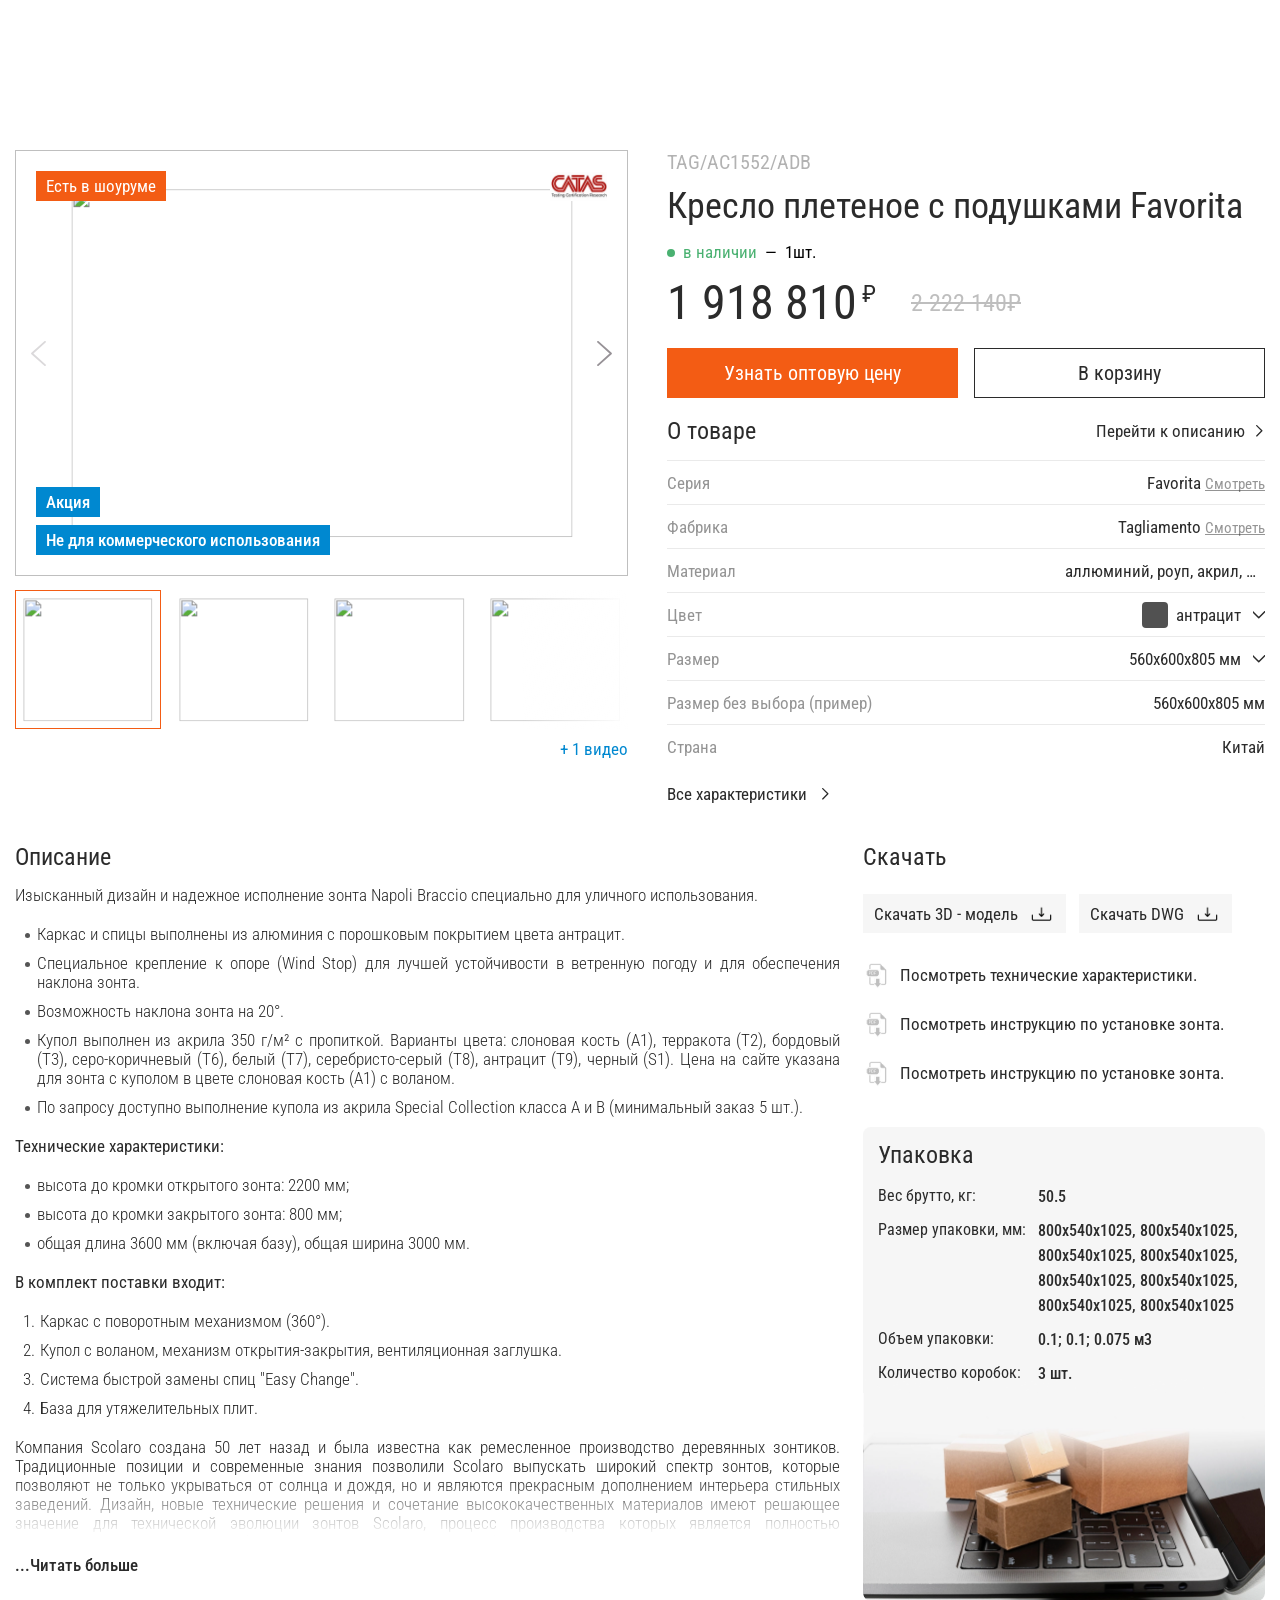
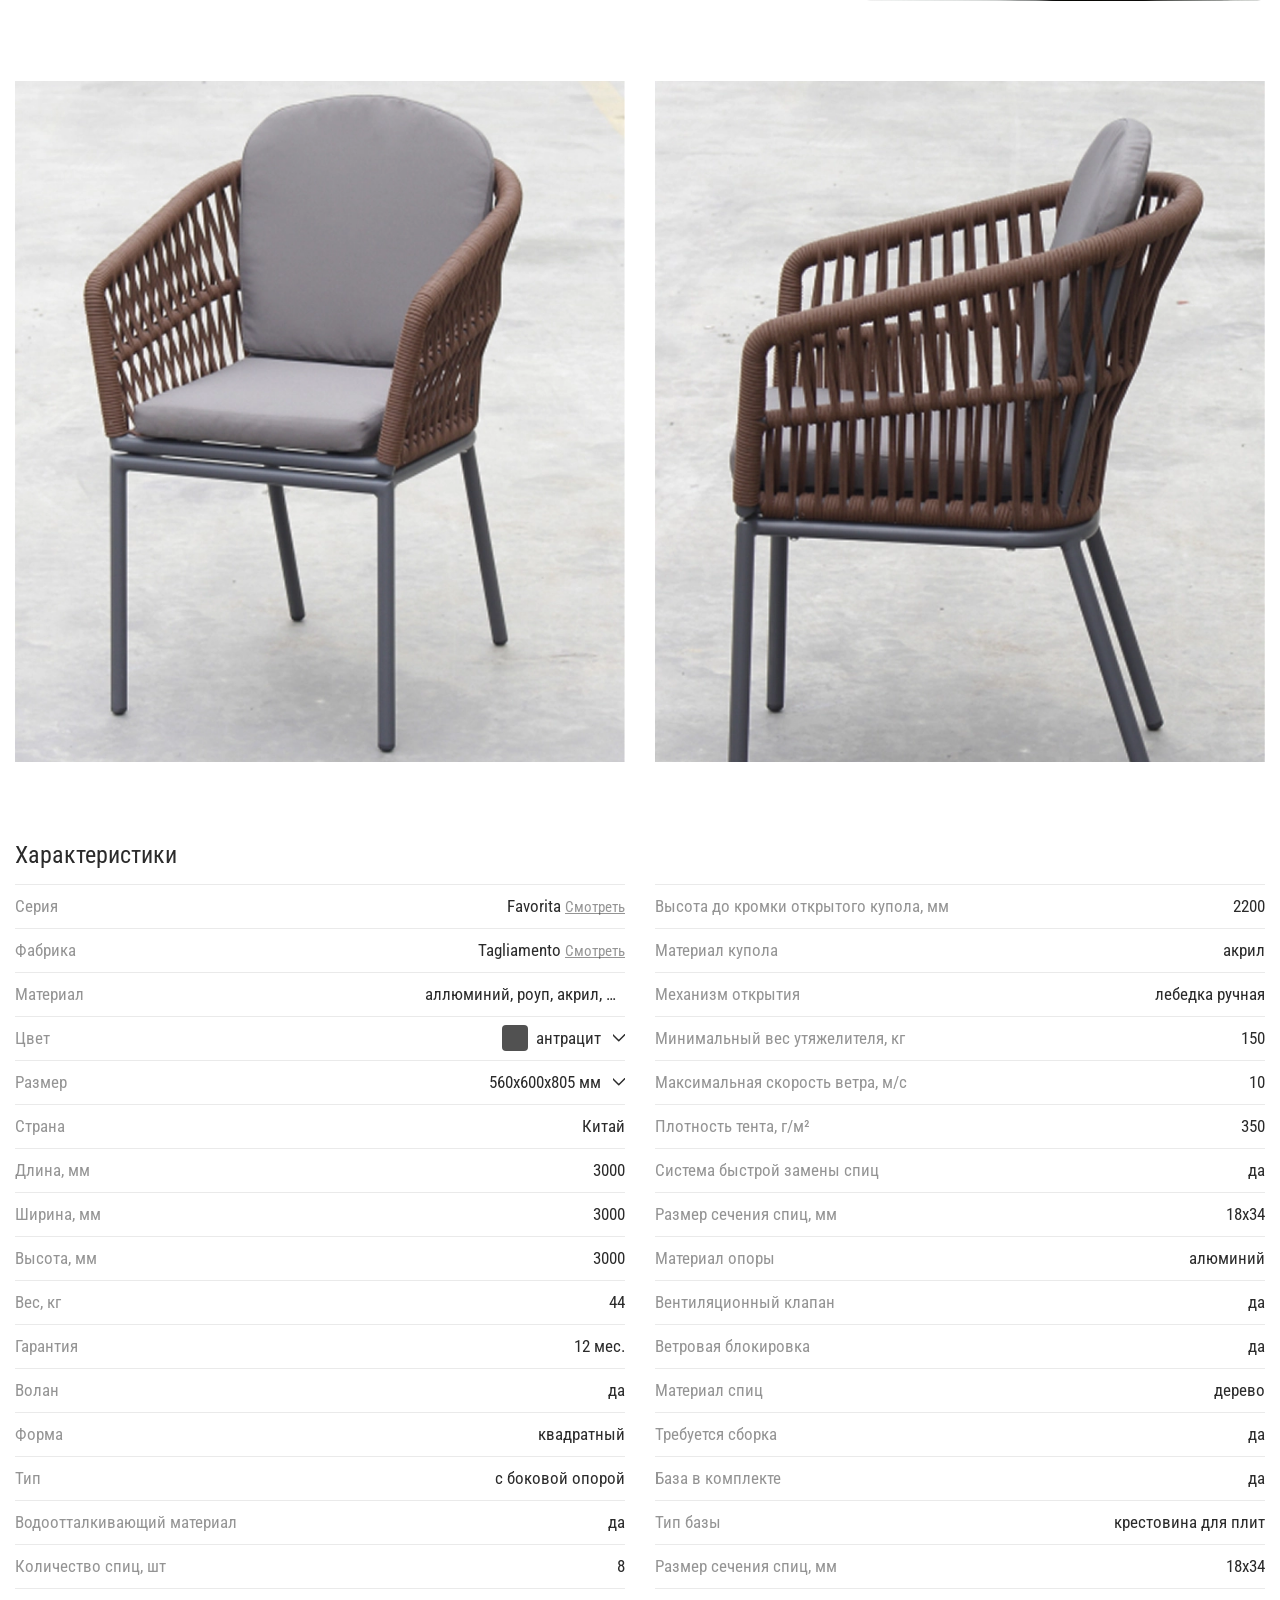
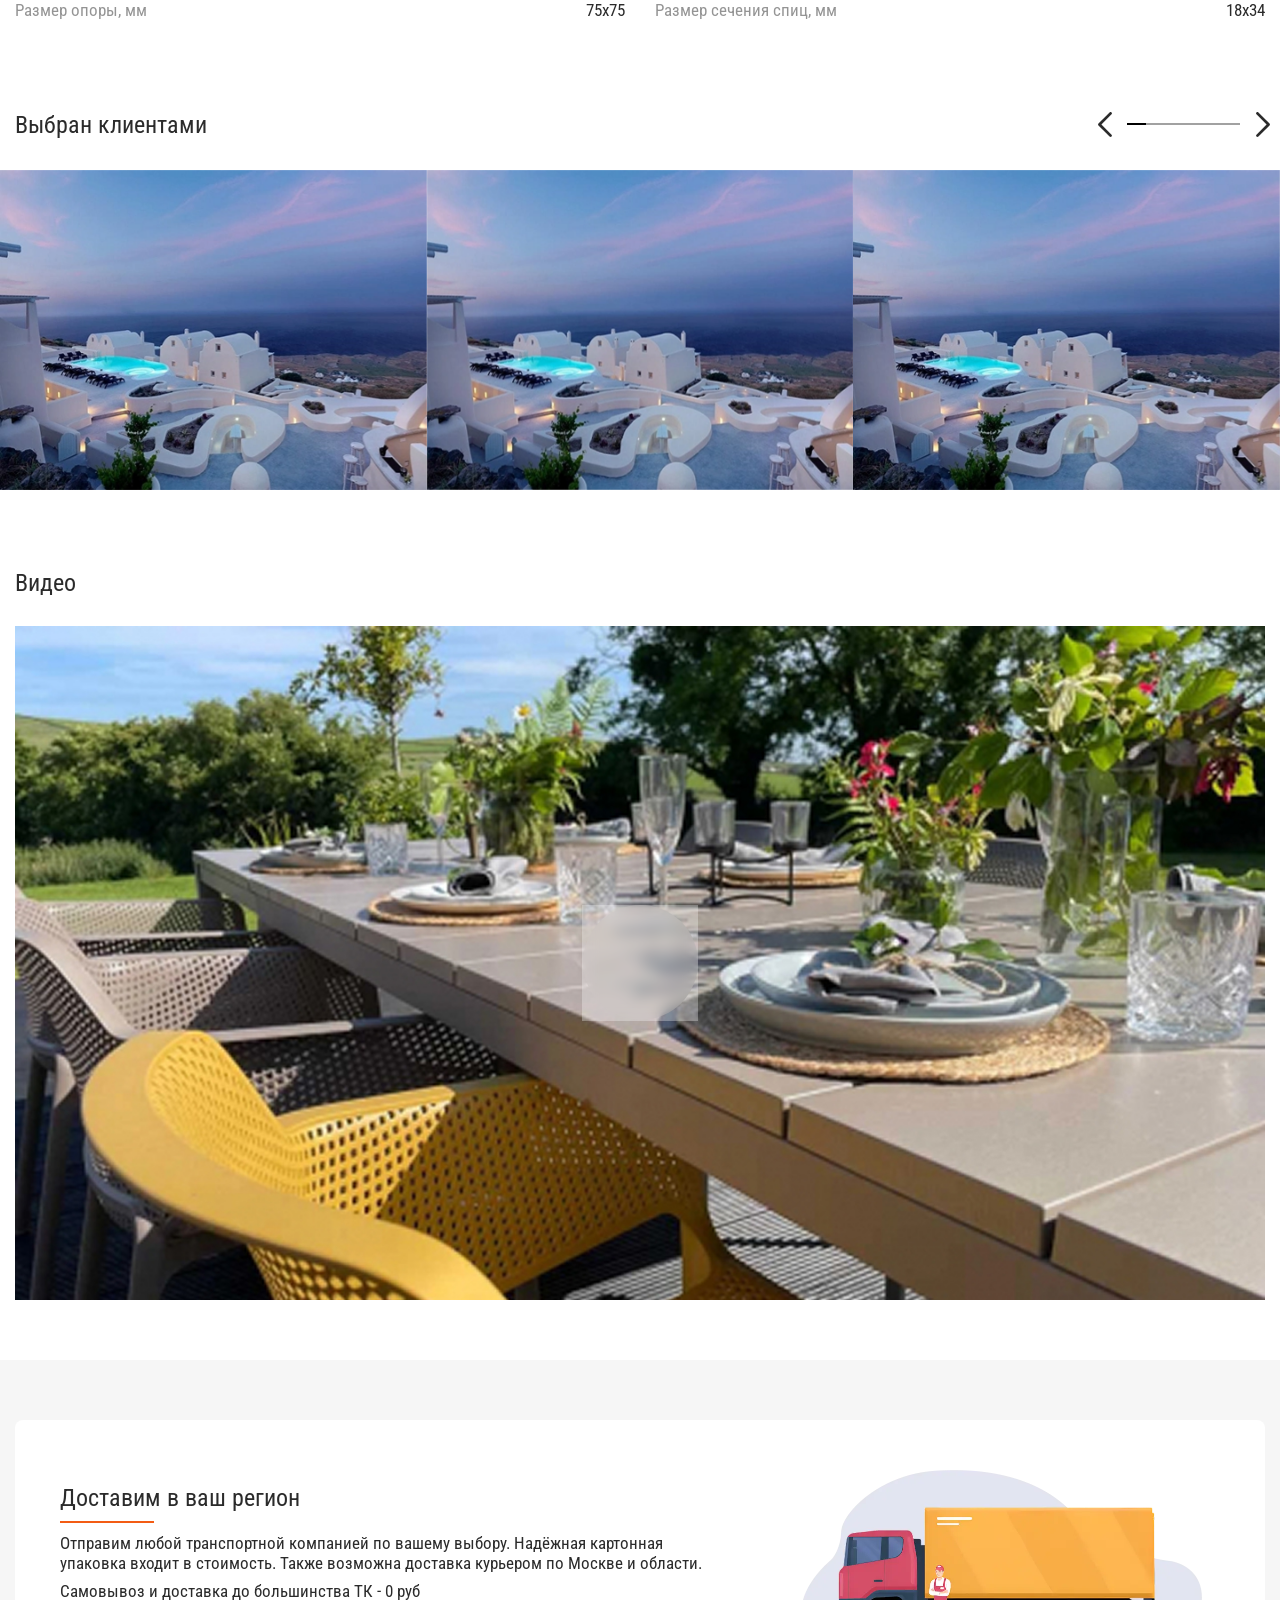
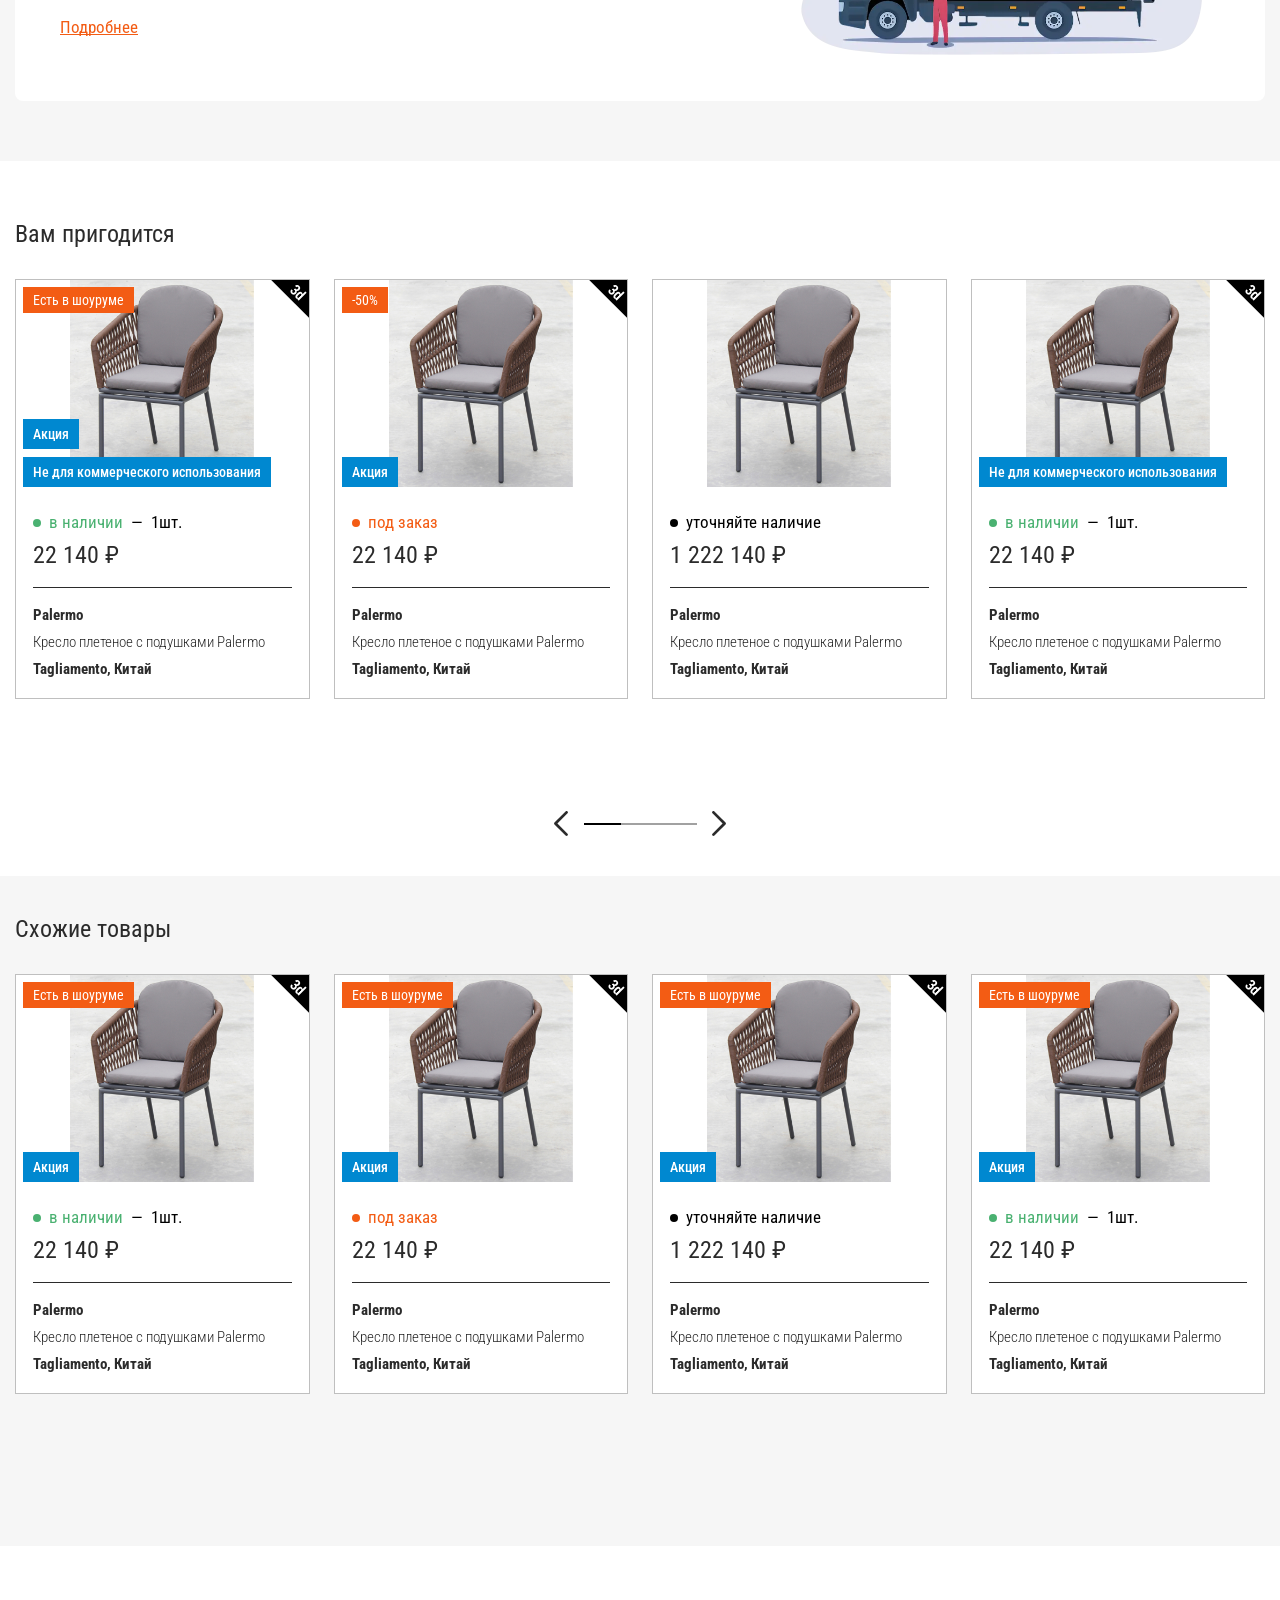
==== pages/card/card.html @ a55e0f83 "fix small" ====
<!DOCTYPE html>
<html lang="ru">

<head>
    <meta charset="UTF-8" />
    <meta name="viewport" content="width=device-width, user-scalable=no, viewport-fit=cover" />

    <title>Карточка товара</title>

    <link rel="stylesheet" type="text/css" href="../../libs/swiper/swiper-bundle.min.css" />
    <link rel="stylesheet" type="text/css" href="../../libs/selectric/selectric.css" />
    <link rel="stylesheet" type="text/css" href="../../libs/fancybox/fancybox.css" />

    <!-- взяли стили с сайта https://www.i888.ru/ -->
    <link rel="stylesheet" type="text/css" href="../../css/style_site.css" />

    <link rel="stylesheet" type="text/css" href="../../css/style.css" />
</head>

<body>

    <!-- новая карточка -->

    <section class="secion-new cardProduct-new">
        <div class="cardProduct-new__left">

            <div class="cardProduct-new__top">

                <span class="cardProduct-new__status">Есть в шоуруме</span>
                <span class="catas"
                    data-title="Товар сертифицирован по стандартам качества итальянского НИИ CATAS"></span>

                <div class="swiper cardProduct-slider">
                    <div class="swiper-wrapper">
                        <div class="swiper-slide">

                            <a href="https://i.reehouse.ru/1d5r/18ied_large_xxx.jpeg" class="picture-block"
                                data-fancybox="gallery">
                                <picture>
                                    <!-- webp должно быть, нет картинки поэтому вставил jpeg -->
                                    <source type="image/webp"
                                        srcset="https://i.reehouse.ru/1d5r/18ied_large_xxx.jpeg" />
                                    <img src="https://i.reehouse.ru/1d5r/18ied_large_xxx.jpeg">
                                </picture>
                            </a>

                        </div>

                        <div class="swiper-slide">

                            <a href="https://i.reehouse.ru/12v1/17atj_square_500.png" class="picture-block"
                                data-fancybox="gallery">
                                <picture>
                                    <!-- webp должно быть, нет картинки поэтому вставил jpeg -->
                                    <source type="image/webp"
                                        srcset="https://i.reehouse.ru/12v1/17atj_square_500.png" />
                                    <img src="https://i.reehouse.ru/12v1/17atj_square_500.png">
                                </picture>
                            </a>

                        </div>

                        <div class="swiper-slide">

                            <a href="https://i.reehouse.ru/585t/1co80_large_xxx.jpeg" class="picture-block"
                                data-fancybox="gallery">
                                <picture>
                                    <!-- webp должно быть, нет картинки поэтому вставил jpeg -->
                                    <source type="image/webp"
                                        srcset="https://i.reehouse.ru/585t/1co80_large_xxx.jpeg" />
                                    <img src="https://i.reehouse.ru/585t/1co80_large_xxx.jpeg">
                                </picture>
                            </a>

                        </div>

                        <div class="swiper-slide">
                            <!-- если видео, добавляем класс на ссылку .playVideoLink-->
                            <a href="https://www.i888.ru/users_files/ckeditor/flash/video_2023-04-19_14-50-53.mp4"
                                class="picture-block playVideoLink" data-fancybox="gallery">
                                <picture>
                                    <!-- webp должно быть, нет картинки поэтому вставил jpeg -->
                                    <source type="image/webp"
                                        srcset="https://i.reehouse.ru/585t/1co80_large_xxx.jpeg" />
                                    <img src="https://i.reehouse.ru/585t/1co80_large_xxx.jpeg">
                                </picture>
                            </a>
                        </div>

                        <div class="swiper-slide">

                            <a href="https://i.reehouse.ru/gl9r/19jl7_square_500.jpeg" class="picture-block"
                                data-fancybox="gallery">
                                <picture>
                                    <!-- webp должно быть, нет картинки поэтому вставил jpeg -->
                                    <source type="image/webp"
                                        srcset="https://i.reehouse.ru/gl9r/19jl7_square_500.jpeg" />
                                    <img src="https://i.reehouse.ru/gl9r/19jl7_square_500.jpeg">
                                </picture>
                            </a>
                        </div>

                    </div>

                    <div class="swiper-btn swiper-button-next"></div>
                    <div class="swiper-btn swiper-button-prev"></div>
                </div>

                <div class="cardProduct-new__data">
                    <span class="txt">Акция</span>
                    <span class="txt">Не для коммерческого использования</span>
                </div>

            </div>

            <div class="swiper cardProduct-slider--small">
                <div class="swiper-wrapper">
                    <div class="swiper-slide">
                        <div class="picture-block">
                            <picture>
                                <!-- webp должно быть, нет картинки поэтому вставил jpeg -->
                                <source type="image/webp" srcset="https://i.reehouse.ru/1d5r/18ied_large_xxx.jpeg" />
                                <img src="https://i.reehouse.ru/1d5r/18ied_large_xxx.jpeg">
                            </picture>
                        </div>
                    </div>

                    <div class="swiper-slide">
                        <div class="picture-block">
                            <picture>
                                <!-- webp должно быть, нет картинки поэтому вставил jpeg -->
                                <source type="image/webp" srcset="https://i.reehouse.ru/12v1/17atj_square_500.png" />
                                <img src="https://i.reehouse.ru/12v1/17atj_square_500.png">
                            </picture>
                        </div>
                    </div>

                    <div class="swiper-slide">
                        <div class="picture-block">
                            <picture>
                                <!-- webp должно быть, нет картинки поэтому вставил jpeg -->
                                <source type="image/webp" srcset="https://i.reehouse.ru/585t/1co80_large_xxx.jpeg" />
                                <img src="https://i.reehouse.ru/585t/1co80_large_xxx.jpeg">
                            </picture>
                        </div>
                    </div>

                    <div class="swiper-slide">
                        <!-- если видео, добавляем класс .playVideoLink-->
                        <div class="picture-block playVideoLink">
                            <picture>
                                <!-- webp должно быть, нет картинки поэтому вставил jpeg -->
                                <source type="image/webp" srcset="https://i.reehouse.ru/585t/1co80_large_xxx.jpeg" />
                                <img src="https://i.reehouse.ru/585t/1co80_large_xxx.jpeg">
                            </picture>
                        </div>
                    </div>

                    <div class="swiper-slide">
                        <div class="picture-block">
                            <picture>
                                <!-- webp должно быть, нет картинки поэтому вставил jpeg -->
                                <source type="image/webp" srcset="https://i.reehouse.ru/gl9r/19jl7_square_500.jpeg" />
                                <img src="https://i.reehouse.ru/gl9r/19jl7_square_500.jpeg">
                            </picture>
                        </div>
                    </div>
                </div>
            </div>

            <a class="cardProduct-slider__desc">+ <span>1</span> видео</a>
        </div>


        <div class="cardProduct-new__right">
            <div class="cardProduct-info">
                <span class="cardProduct-info__articul">TAG/AC1552/ADB</span>

                <h1 class="caption">Кресло плетеное с подушками Favorita</h1>

                <div class="statuses">
                    <span class="status stock">
                        в наличии
                        <span>—</span>
                        <span class="count">1шт.</span>
                    </span>
                </div>

                <div class="cardProduct-info__price">
                    <span class="current">1 918 810<span class="cur">₽</span></span>
                    <span class="old">2 222 140<span class="cur">₽</span></span>
                </div>

                <div class="cardProduct-info__controls">
                    <a href="#" class="btn btn--orange">Узнать оптовую цену</a>
                    <a href="#" class="btn btn--simple">В корзину</a>
                </div>

                <div class="cardProduct-about">
                    <div class="cardProduct-about-head">
                        <span class="cardProduct-about-head__title">О товаре</span>
                        <a href="#card-description" class="cardProduct-about-head__link">Перейти к описанию</a>
                    </div>

                    <div class="cardProduct-about-body">
                        <div class="cardProduct-about-body__ul">
                            <div class="cardProduct-about-body__li">
                                <div class="cardProduct-about-body__title">Серия</div>
                                <div class="cardProduct-about-body__data">
                                    Favorita
                                    <a href="#" class="cardProduct-about-body__link">Смотреть</a>
                                </div>
                            </div>

                            <div class="cardProduct-about-body__li">
                                <div class="cardProduct-about-body__title">Фабрика</div>
                                <div class="cardProduct-about-body__data">
                                    Tagliamento
                                    <a href="#" class="cardProduct-about-body__link">Смотреть</a>
                                </div>
                            </div>

                            <div class="cardProduct-about-body__li">
                                <div class="cardProduct-about-body__title">Материал</div>
                                <div class="cardProduct-about-body__data">
                                    <span class="materials" data-title="Аллюминий, роуп, акрил, металл, ткань, ротанг, пластик,
                                            медь, бронза, дерево, массив дуба, массив бука, полиуретан, матовое стекло,
                                            мрамор, гранит, оникс, искусственный камень, кварцевый агломерат,
                                            бетон">аллюминий, роуп, акрил, металл, ткань, ротанг, пластик,
                                        медь, бронза, дерево, массив дуба, массив бука, полиуретан, матовое стекло,
                                        мрамор, гранит, оникс, искусственный камень, кварцевый агломерат,
                                        бетон</span>
                                </div>
                            </div>

                            <div class="cardProduct-about-body__li">
                                <div class="cardProduct-about-body__title">Цвет</div>
                                <div class="cardProduct-about-body__data">
                                    <span class="cardProduct-color">
                                        <span class="cardProduct-color__bgcolor"
                                            style="background-color:#515151"></span>
                                        антрацит
                                    </span>

                                    <ul class="cardProduct-color__list">
                                        <li>
                                            <a href="#" class="cardProduct-color__change ">
                                                <span class="cardProduct-color__bgcolor"
                                                    style="background-color:#470e0e"></span>
                                                Коричневый
                                            </a>
                                        </li>
                                        <li>
                                            <a href="#" class="cardProduct-color__change">
                                                <span class="cardProduct-color__bgcolor"
                                                    style="background-color:#808080"></span>
                                                Серый
                                            </a>
                                        </li>
                                        <li>
                                            <a href="#" class="cardProduct-color__change active">
                                                <span class="cardProduct-color__bgcolor"
                                                    style="background-color:#515151"></span>
                                                Антрацит </a>
                                        </li>

                                    </ul>
                                </div>
                            </div>

                            <div class="cardProduct-about-body__li">
                                <div class="cardProduct-about-body__title">Размер</div>
                                <div class="cardProduct-about-body__data">
                                    <span class="cardProduct-color">
                                        560х600х805 мм
                                    </span>

                                    <ul class="cardProduct-color__list">
                                        <li>
                                            <a href="#" class="cardProduct-color__change active">560х600х805 мм</a>
                                        </li>
                                        <li>
                                            <a href="#" class="cardProduct-color__change">1560х600х805 мм</a>
                                        </li>
                                        <li>
                                            <a href="#" class="cardProduct-color__change">2560х600х805 мм</a>
                                        </li>

                                    </ul>
                                </div>
                            </div>

                            <div class="cardProduct-about-body__li">
                                <div class="cardProduct-about-body__title">Размер без выбора (пример) </div>
                                <div class="cardProduct-about-body__data">
                                    <span class="cardProduct-color cardProduct-color--notChange">
                                        560х600х805 мм
                                    </span>
                                </div>
                            </div>

                            <div class="cardProduct-about-body__li">
                                <div class="cardProduct-about-body__title">Страна</div>
                                <div class="cardProduct-about-body__data">
                                    Китай
                                </div>
                            </div>

                            <!-- mobile-only то что мы видим только на мобиле и оно скрыто по умолчанию -->
                            <div class="cardProduct-about-body__li mobile-only">
                                <div class="cardProduct-about-body__title">Серия</div>
                                <div class="cardProduct-about-body__data">
                                    Favorita
                                    <a href="#" class="cardProduct-about-body__link">Смотреть</a>
                                </div>
                            </div>

                            <div class="cardProduct-about-body__li mobile-only">
                                <div class="cardProduct-about-body__title">Фабрика</div>
                                <div class="cardProduct-about-body__data">
                                    Tagliamento
                                    <a href="#" class="cardProduct-about-body__link">Смотреть</a>
                                </div>
                            </div>

                            <div class="cardProduct-about-body__li mobile-only">
                                <div class="cardProduct-about-body__title">Материал</div>
                                <div class="cardProduct-about-body__data">
                                    <span class="materials" data-title="Аллюминий, роуп, акрил, металл, ткань, ротанг, пластик,
                                            медь, бронза, дерево, массив дуба, массив бука, полиуретан, матовое стекло,
                                            мрамор, гранит, оникс, искусственный камень, кварцевый агломерат,
                                            бетон">аллюминий, роуп, акрил, металл, ткань, ротанг, пластик,
                                        медь, бронза, дерево, массив дуба, массив бука, полиуретан, матовое стекло,
                                        мрамор, гранит, оникс, искусственный камень, кварцевый агломерат,
                                        бетон</span>
                                </div>
                            </div>

                            <div class="cardProduct-about-body__li mobile-only">
                                <div class="cardProduct-about-body__title">Цвет</div>
                                <div class="cardProduct-about-body__data">
                                    <span class="cardProduct-color">
                                        <span class="cardProduct-color__bgcolor"
                                            style="background-color:#515151"></span>
                                        антрацит
                                    </span>

                                    <ul class="cardProduct-color__list">
                                        <li>
                                            <a href="#" class="cardProduct-color__change ">Коричневый</a>
                                        </li>
                                        <li>
                                            <a href="#" class="cardProduct-color__change">Серый</a>
                                        </li>
                                        <li>
                                            <a href="#" class="cardProduct-color__change active">Антрацит</a>
                                        </li>

                                    </ul>
                                </div>
                            </div>

                            <div class="cardProduct-about-body__li mobile-only">
                                <div class="cardProduct-about-body__title">Размер</div>
                                <div class="cardProduct-about-body__data">
                                    <span class="cardProduct-color">
                                        560х600х805
                                    </span>

                                    <ul class="cardProduct-color__list">
                                        <li>
                                            <a href="#" class="cardProduct-color__change active">560х600х805</a>
                                        </li>
                                        <li>
                                            <a href="#" class="cardProduct-color__change">1560х600х805</a>
                                        </li>
                                        <li>
                                            <a href="#" class="cardProduct-color__change">2560х600х805</a>
                                        </li>

                                    </ul>
                                </div>
                            </div>

                            <div class="cardProduct-about-body__li mobile-only">
                                <div class="cardProduct-about-body__title">Страна</div>
                                <div class="cardProduct-about-body__data">
                                    Китай
                                </div>
                            </div>

                            <div class="cardProduct-about-body__li mobile-only">
                                <div class="cardProduct-about-body__title">Серия</div>
                                <div class="cardProduct-about-body__data">
                                    Favorita
                                    <a href="#" class="cardProduct-about-body__link">Смотреть</a>
                                </div>
                            </div>

                            <div class="cardProduct-about-body__li mobile-only">
                                <div class="cardProduct-about-body__title">Фабрика</div>
                                <div class="cardProduct-about-body__data">
                                    Tagliamento
                                    <a href="#" class="cardProduct-about-body__link">Смотреть</a>
                                </div>
                            </div>

                            <div class="cardProduct-about-body__li mobile-only">
                                <div class="cardProduct-about-body__title">Материал</div>
                                <div class="cardProduct-about-body__data">
                                    <span class="materials" data-title="Аллюминий, роуп, акрил, металл, ткань, ротанг, пластик,
                                            медь, бронза, дерево, массив дуба, массив бука, полиуретан, матовое стекло,
                                            мрамор, гранит, оникс, искусственный камень, кварцевый агломерат,
                                            бетон">аллюминий, роуп, акрил, металл, ткань, ротанг, пластик,
                                        медь, бронза, дерево, массив дуба, массив бука, полиуретан, матовое стекло,
                                        мрамор, гранит, оникс, искусственный камень, кварцевый агломерат,
                                        бетон</span>
                                </div>
                            </div>

                            <div class="cardProduct-about-body__li mobile-only">
                                <div class="cardProduct-about-body__title">Цвет</div>
                                <div class="cardProduct-about-body__data">
                                    <span class="cardProduct-color">
                                        <span class="cardProduct-color__bgcolor"
                                            style="background-color:#515151"></span>
                                        антрацит
                                    </span>

                                    <ul class="cardProduct-color__list">
                                        <li>
                                            <a href="#" class="cardProduct-color__change ">Коричневый</a>
                                        </li>
                                        <li>
                                            <a href="#" class="cardProduct-color__change">Серый</a>
                                        </li>
                                        <li>
                                            <a href="#" class="cardProduct-color__change active">Антрацит</a>
                                        </li>

                                    </ul>
                                </div>
                            </div>

                            <div class="cardProduct-about-body__li mobile-only">
                                <div class="cardProduct-about-body__title">Размер</div>
                                <div class="cardProduct-about-body__data">
                                    <span class="cardProduct-color">
                                        560х600х805
                                    </span>

                                    <ul class="cardProduct-color__list">
                                        <li>
                                            <a href="#" class="cardProduct-color__change active">560х600х805</a>
                                        </li>
                                        <li>
                                            <a href="#" class="cardProduct-color__change">1560х600х805</a>
                                        </li>
                                        <li>
                                            <a href="#" class="cardProduct-color__change">2560х600х805</a>
                                        </li>

                                    </ul>
                                </div>
                            </div>

                            <div class="cardProduct-about-body__li mobile-only">
                                <div class="cardProduct-about-body__title">Страна</div>
                                <div class="cardProduct-about-body__data">
                                    Китай
                                </div>
                            </div>
                        </div>
                    </div>

                    <a href="#characteristics" class="all-characteristics-link" data-active="Показать меньше"
                        data-default="Все характеристики">Все характеристики</a>
                </div>
            </div>
        </div>
    </section>

    <section class="secion-new cardInfo-new" id="card-description">
        <div class="cardInfo-new__left">
            <div class="cardInfo-new__content">
                <h2>Описание</h2>
                <p>
                    Изысканный дизайн и надежное исполнение зонта Napoli Braccio специально для уличного использования.
                </p>
                <ul>
                    <li>
                        Каркас и спицы выполнены из алюминия с порошковым покрытием цвета антрацит.
                    </li>
                    <li>
                        Специальное крепление к опоре (Wind Stop) для лучшей устойчивости в ветренную погоду и для
                        обеспечения наклона зонта.
                    </li>
                    <li>
                        Возможность наклона зонта на 20°.
                    </li>
                    <li>
                        Купол выполнен из акрила 350 г/м² с пропиткой. Варианты цвета: слоновая кость (A1), терракота
                        (T2), бордовый (T3), серо-коричневый (T6), белый (T7), серебристо-серый (T8), антрацит (T9),
                        черный (S1). Цена на сайте указана для зонта с куполом в цвете слоновая кость (A1) с воланом.
                    </li>
                    <li>
                        По запросу доступно выполнение купола из акрила Special Collection класса A и B (минимальный
                        заказ 5 шт.).
                    </li>
                </ul>

                <p><strong>Технические характеристики:</strong></p>

                <ul>
                    <li>
                        высота до кромки открытого зонта: 2200 мм;
                    </li>
                    <li>
                        высота до кромки закрытого зонта: 800 мм;
                    </li>
                    <li>
                        общая длина 3600 мм (включая базу), общая ширина 3000 мм.
                    </li>
                </ul>

                <p><strong>В комплект поставки входит:</strong></p>

                <ol>
                    <li>Каркас с поворотным механизмом (360°).</li>
                    <li>Купол с воланом, механизм открытия-закрытия, вентиляционная заглушка.</li>
                    <li>Система быстрой замены спиц "Easy Change".</li>
                    <li>База для утяжелительных плит.</li>
                </ol>

                <p>
                    Компания Scolaro создана 50 лет назад и была известна как ремесленное производство деревянных
                    зонтиков. Традиционные позиции и современные знания позволили Scolaro выпускать широкий спектр
                    зонтов, которые позволяют не только укрываться от солнца и дождя, но и являются прекрасным
                    дополнением интерьера стильных заведений. Дизайн, новые технические решения и сочетание
                    высококачественных материалов имеют решающее значение для технической эволюции зонтов Scolaro,
                    процесс производства которых является полностью итальянским. Наша компания - официальный
                    эксклюзивный дистрибьютор
                </p>

                <p>
                    Компания Scolaro создана 50 лет назад и была известна как ремесленное производство деревянных
                    зонтиков. Традиционные позиции и современные знания позволили Scolaro выпускать широкий спектр
                    зонтов, которые позволяют не только укрываться от солнца и дождя, но и являются прекрасным
                    дополнением интерьера стильных заведений. Дизайн, новые технические решения и сочетание
                    высококачественных материалов имеют решающее значение для технической эволюции зонтов Scolaro,
                    процесс производства которых является полностью итальянским. Наша компания - официальный
                    эксклюзивный дистрибьютор
                </p>

                <ul>
                    <li>
                        высота до кромки открытого зонта: 2200 мм;
                    </li>
                    <li>
                        высота до кромки закрытого зонта: 800 мм;
                    </li>
                    <li>
                        общая длина 3600 мм (включая базу), общая ширина 3000 мм.
                    </li>
                </ul>

                <p>
                    Компания Scolaro создана 50 лет назад и была известна как ремесленное производство деревянных
                    зонтиков. Традиционные позиции и современные знания позволили Scolaro выпускать широкий спектр
                    зонтов, которые позволяют не только укрываться от солнца и дождя, но и являются прекрасным
                    дополнением интерьера стильных заведений. Дизайн, новые технические решения и сочетание
                    высококачественных материалов имеют решающее значение для технической эволюции зонтов Scolaro,
                    процесс производства которых является полностью итальянским. Наша компания - официальный
                    эксклюзивный дистрибьютор
                </p>

                <p>
                    Компания Scolaro создана 50 лет назад и была известна как ремесленное производство деревянных
                    зонтиков. Традиционные позиции и современные знания позволили Scolaro выпускать широкий спектр
                    зонтов, которые позволяют не только укрываться от солнца и дождя, но и являются прекрасным
                    дополнением интерьера стильных заведений. Дизайн, новые технические решения и сочетание
                    высококачественных материалов имеют решающее значение для технической эволюции зонтов Scolaro,
                    процесс производства которых является полностью итальянским. Наша компания - официальный
                    эксклюзивный дистрибьютор
                </p>

                <ul>
                    <li>
                        высота до кромки открытого зонта: 2200 мм;
                    </li>
                    <li>
                        высота до кромки закрытого зонта: 800 мм;
                    </li>
                    <li>
                        общая длина 3600 мм (включая базу), общая ширина 3000 мм.
                    </li>
                </ul>

                <p>
                    Компания Scolaro создана 50 лет назад и была известна как ремесленное производство деревянных
                    зонтиков. Традиционные позиции и современные знания позволили Scolaro выпускать широкий спектр
                    зонтов, которые позволяют не только укрываться от солнца и дождя, но и являются прекрасным
                    дополнением интерьера стильных заведений. Дизайн, новые технические решения и сочетание
                    высококачественных материалов имеют решающее значение для технической эволюции зонтов Scolaro,
                    процесс производства которых является полностью итальянским. Наша компания - официальный
                    эксклюзивный дистрибьютор
                </p>

            </div>
            <span class="cardInfo-new__more" data-more="...Читать больше" data-less="Свернуть">...Читать больше</span>

        </div>

        <div class="cardInfo-new__right">
            <div class="filteDown">
                <span class="caption caption--h2">Скачать</span>

                <div class="filteDown-list__hor">
                    <a href="#">Скачать 3D - модель</a>
                    <a href="#">Скачать DWG</a>
                </div>

                <div class="filteDown-list__ver">
                    <a href="#">Посмотреть технические характеристики.</a>
                    <a href="#">Посмотреть инструкцию по установке зонта.</a>
                    <a href="#">Посмотреть инструкцию по установке зонта.</a>
                </div>

            </div>

            <div class="packageInfo">
                <span class="caption caption--h2 packageInfo__title">Упаковка</span>
                <ul class="packageInfo__ul">
                    <li class="packageInfo__li">
                        <span>Вес брутто, кг:</span>
                        <strong>50.5</strong>
                    </li>
                    <li class="packageInfo__li">
                        <span>Размер упаковки, мм:</span>
                        <strong>800х540х1025, 800х540х1025, 800х540х1025, 800х540х1025, 800х540х1025,
                            800х540х1025, 800х540х1025, 800х540х1025 </strong>
                    </li>
                    <li class="packageInfo__li">
                        <span>Объем упаковки:</span>
                        <strong>0.1; 0.1; 0.075 м3</strong>
                    </li>
                    <li class="packageInfo__li">
                        <span>Количество коробок:</span>
                        <strong>3 шт.</strong>
                    </li>
                </ul>
            </div>
        </div>
    </section>

    <section class="secion-new cardMedia">
        <div class="picture-block">
            <picture>
                <source type="image/webp" srcset="./../../img/picMedia1.webp" />
                <img src="./../../img/picMedia1.jpg" alt="" />
            </picture>
        </div>

        <div class="picture-block">
            <picture>
                <source type="image/webp" srcset="./../../img/picMedia2.webp" />
                <img src="./../../img/picMedia2.jpg" alt="" />
            </picture>
        </div>
    </section>

    <section class="secion-new cardProduct-grid" id="characteristics">
        <span class="caption caption--h2">Характеристики</span>
        <div class="cardProduct-about-body">
            <div class="cardProduct-about-body__ul">
                <div class="cardProduct-about-body__li">
                    <div class="cardProduct-about-body__title">Серия</div>
                    <div class="cardProduct-about-body__data">
                        Favorita
                        <a href="#" class="cardProduct-about-body__link">Смотреть</a>
                    </div>
                </div>

                <div class="cardProduct-about-body__li">
                    <div class="cardProduct-about-body__title">Фабрика</div>
                    <div class="cardProduct-about-body__data">
                        Tagliamento
                        <a href="#" class="cardProduct-about-body__link">Смотреть</a>
                    </div>
                </div>

                <div class="cardProduct-about-body__li">
                    <div class="cardProduct-about-body__title">Материал</div>
                    <div class="cardProduct-about-body__data">
                        <span class="materials" data-title="Аллюминий, роуп, акрил, металл, ткань, ротанг, пластик,
                                            медь, бронза, дерево, массив дуба, массив бука, полиуретан, матовое стекло,
                                            мрамор, гранит, оникс, искусственный камень, кварцевый агломерат,
                                            бетон">аллюминий, роуп, акрил, металл, ткань, ротанг, пластик,
                            медь, бронза, дерево, массив дуба, массив бука, полиуретан, матовое стекло,
                            мрамор, гранит, оникс, искусственный камень, кварцевый агломерат,
                            бетон</span>
                    </div>
                </div>

                <div class="cardProduct-about-body__li">
                    <div class="cardProduct-about-body__title">Цвет</div>
                    <div class="cardProduct-about-body__data">
                        <span class="cardProduct-color">
                            <span class="cardProduct-color__bgcolor" style="background-color:#515151"></span>
                            антрацит
                        </span>

                        <ul class="cardProduct-color__list">
                            <li>
                                <a href="#" class="cardProduct-color__change ">
                                    <span class="cardProduct-color__bgcolor" style="background-color:#470e0e"></span>
                                    Коричневый
                                </a>
                            </li>
                            <li>
                                <a href="#" class="cardProduct-color__change">
                                    <span class="cardProduct-color__bgcolor" style="background-color:#808080"></span>
                                    Серый
                                </a>
                            </li>
                            <li>
                                <a href="#" class="cardProduct-color__change active">
                                    <span class="cardProduct-color__bgcolor" style="background-color:#515151"></span>
                                    Антрацит </a>
                            </li>

                        </ul>
                    </div>
                </div>

                <div class="cardProduct-about-body__li">
                    <div class="cardProduct-about-body__title">Размер</div>
                    <div class="cardProduct-about-body__data">
                        <span class="cardProduct-color">
                            560х600х805 мм
                        </span>

                        <ul class="cardProduct-color__list">
                            <li>
                                <a href="#" class="cardProduct-color__change active">560х600х805 мм</a>
                            </li>
                            <li>
                                <a href="#" class="cardProduct-color__change">1560х600х805 мм</a>
                            </li>
                            <li>
                                <a href="#" class="cardProduct-color__change">2560х600х805 мм</a>
                            </li>

                        </ul>
                    </div>
                </div>

                <div class="cardProduct-about-body__li">
                    <div class="cardProduct-about-body__title">Страна</div>
                    <div class="cardProduct-about-body__data">
                        Китай
                    </div>
                </div>

                <div class="cardProduct-about-body__li">
                    <div class="cardProduct-about-body__title">Длина, мм</div>
                    <div class="cardProduct-about-body__data">
                        3000
                    </div>
                </div>

                <div class="cardProduct-about-body__li">
                    <div class="cardProduct-about-body__title">Ширина, мм</div>
                    <div class="cardProduct-about-body__data">
                        3000
                    </div>
                </div>

                <div class="cardProduct-about-body__li">
                    <div class="cardProduct-about-body__title">Высота, мм</div>
                    <div class="cardProduct-about-body__data">
                        3000
                    </div>
                </div>

                <div class="cardProduct-about-body__li">
                    <div class="cardProduct-about-body__title">Вес, кг</div>
                    <div class="cardProduct-about-body__data">
                        44
                    </div>
                </div>

                <div class="cardProduct-about-body__li">
                    <div class="cardProduct-about-body__title">Гарантия</div>
                    <div class="cardProduct-about-body__data">
                        12 мес.
                    </div>
                </div>

                <div class="cardProduct-about-body__li">
                    <div class="cardProduct-about-body__title">Волан</div>
                    <div class="cardProduct-about-body__data">
                        да
                    </div>
                </div>

                <div class="cardProduct-about-body__li">
                    <div class="cardProduct-about-body__title">Форма</div>
                    <div class="cardProduct-about-body__data">
                        квадратный
                    </div>
                </div>

                <div class="cardProduct-about-body__li">
                    <div class="cardProduct-about-body__title">Тип</div>
                    <div class="cardProduct-about-body__data">
                        с боковой опорой
                    </div>
                </div>

                <div class="cardProduct-about-body__li">
                    <div class="cardProduct-about-body__title">Водоотталкивающий материал</div>
                    <div class="cardProduct-about-body__data">
                        да
                    </div>
                </div>

                <div class="cardProduct-about-body__li">
                    <div class="cardProduct-about-body__title">Количество спиц, шт</div>
                    <div class="cardProduct-about-body__data">
                        8
                    </div>
                </div>
                <div class="cardProduct-about-body__li">
                    <div class="cardProduct-about-body__title">Размер опоры, мм</div>
                    <div class="cardProduct-about-body__data">
                        75х75
                    </div>
                </div>

                <div class="cardProduct-about-body__li">
                    <div class="cardProduct-about-body__title">Высота до кромки открытого купола, мм</div>
                    <div class="cardProduct-about-body__data">
                        2200
                    </div>
                </div>

                <div class="cardProduct-about-body__li">
                    <div class="cardProduct-about-body__title">Материал купола</div>
                    <div class="cardProduct-about-body__data">
                        акрил
                    </div>
                </div>

                <div class="cardProduct-about-body__li">
                    <div class="cardProduct-about-body__title">Механизм открытия</div>
                    <div class="cardProduct-about-body__data">
                        лебедка ручная
                    </div>
                </div>

                <div class="cardProduct-about-body__li">
                    <div class="cardProduct-about-body__title">Минимальный вес утяжелителя, кг</div>
                    <div class="cardProduct-about-body__data">
                        150
                    </div>
                </div>

                <div class="cardProduct-about-body__li">
                    <div class="cardProduct-about-body__title">Максимальная скорость ветра, м/с</div>
                    <div class="cardProduct-about-body__data">
                        10
                    </div>
                </div>

                <div class="cardProduct-about-body__li">
                    <div class="cardProduct-about-body__title">Плотность тента, г/м²</div>
                    <div class="cardProduct-about-body__data">
                        350
                    </div>
                </div>

                <div class="cardProduct-about-body__li">
                    <div class="cardProduct-about-body__title">Система быстрой замены спиц</div>
                    <div class="cardProduct-about-body__data">
                        да
                    </div>
                </div>

                <div class="cardProduct-about-body__li">
                    <div class="cardProduct-about-body__title">Размер сечения спиц, мм</div>
                    <div class="cardProduct-about-body__data">
                        18х34
                    </div>
                </div>

                <div class="cardProduct-about-body__li">
                    <div class="cardProduct-about-body__title">Материал опоры</div>
                    <div class="cardProduct-about-body__data">
                        алюминий
                    </div>
                </div>

                <div class="cardProduct-about-body__li">
                    <div class="cardProduct-about-body__title">Вентиляционный клапан</div>
                    <div class="cardProduct-about-body__data">
                        да
                    </div>
                </div>

                <div class="cardProduct-about-body__li">
                    <div class="cardProduct-about-body__title">Ветровая блокировка</div>
                    <div class="cardProduct-about-body__data">
                        да
                    </div>
                </div>

                <div class="cardProduct-about-body__li">
                    <div class="cardProduct-about-body__title">Материал спиц</div>
                    <div class="cardProduct-about-body__data">
                        дерево
                    </div>
                </div>

                <div class="cardProduct-about-body__li">
                    <div class="cardProduct-about-body__title">Требуется сборка</div>
                    <div class="cardProduct-about-body__data">
                        да
                    </div>
                </div>

                <div class="cardProduct-about-body__li">
                    <div class="cardProduct-about-body__title">База в комплекте</div>
                    <div class="cardProduct-about-body__data">
                        да
                    </div>
                </div>

                <div class="cardProduct-about-body__li">
                    <div class="cardProduct-about-body__title">Тип базы</div>
                    <div class="cardProduct-about-body__data">
                        крестовина для плит
                    </div>
                </div>

                <div class="cardProduct-about-body__li">
                    <div class="cardProduct-about-body__title">Размер сечения спиц, мм</div>
                    <div class="cardProduct-about-body__data">
                        18х34
                    </div>
                </div>

                <div class="cardProduct-about-body__li">
                    <div class="cardProduct-about-body__title">Размер сечения спиц, мм</div>
                    <div class="cardProduct-about-body__data">
                        18х34
                    </div>
                </div>

            </div>
        </div>
    </section>

    <section class="secion-new chosen-clients">
        <div class="chosen-clients__head">
            <span class="caption caption--h2">Выбран клиентами</span>

            <div class="swiper-controls-simple">
                <span class="btnSwiperPrev"></span>
                <div class="swiper-pagination"></div>
                <span class="btnSwiperNext"></span>
            </div>
        </div>

        <div class="chosen-clients__slider swiper">
            <div class="swiper-wrapper">
                <div class="swiper-slide">
                    <a href="#"></a>
                    <div class="picture-block">
                        <picture>
                            <source type="image/webp" srcset="./../../img/pic-chosen1.webp" />
                            <img src="./../../img/pic-chosen1.jpg" alt="" />
                        </picture>
                    </div>
                    <div class="chosen-clients__content">
                        <span class="chosen-clients__name">Фитнес-клуб "World Class Родионова", Москва</span>
                        <a href="#" class="chosen-clients__link">Подробнее</a>
                    </div>
                </div>
                <div class="swiper-slide">
                    <a href="#"></a>
                    <div class="picture-block">
                        <picture>
                            <source type="image/webp" srcset="./../../img/pic-chosen1.webp" />
                            <img src="./../../img/pic-chosen1.jpg" alt="" />
                        </picture>
                    </div>
                    <div class="chosen-clients__content">
                        <span class="chosen-clients__name">Фитнес-клуб "World Class Родионова", Москва</span>
                        <a href="#" class="chosen-clients__link">Подробнее</a>
                    </div>
                </div>
                <div class="swiper-slide">
                    <a href="#"></a>
                    <div class="picture-block">
                        <picture>
                            <source type="image/webp" srcset="./../../img/pic-chosen1.webp" />
                            <img src="./../../img/pic-chosen1.jpg" alt="" />
                        </picture>
                    </div>
                    <div class="chosen-clients__content">
                        <span class="chosen-clients__name">Фитнес-клуб "World Class Родионова", Москва</span>
                        <a href="#" class="chosen-clients__link">Подробнее</a>
                    </div>
                </div>
                <div class="swiper-slide">
                    <a href="#"></a>
                    <div class="picture-block">
                        <picture>
                            <source type="image/webp" srcset="./../../img/pic-chosen1.webp" />
                            <img src="./../../img/pic-chosen1.jpg" alt="" />
                        </picture>
                    </div>
                    <div class="chosen-clients__content">
                        <span class="chosen-clients__name">Фитнес-клуб "World Class Родионова", Москва</span>
                        <a href="#" class="chosen-clients__link">Подробнее</a>
                    </div>
                </div>
                <div class="swiper-slide">
                    <a href="#"></a>
                    <div class="picture-block">
                        <picture>
                            <source type="image/webp" srcset="./../../img/pic-chosen1.webp" />
                            <img src="./../../img/pic-chosen1.jpg" alt="" />
                        </picture>
                    </div>
                    <div class="chosen-clients__content">
                        <span class="chosen-clients__name">Фитнес-клуб "World Class Родионова", Москва</span>
                        <a href="#" class="chosen-clients__link">Подробнее</a>
                    </div>
                </div>
                <div class="swiper-slide">
                    <a href="#"></a>
                    <div class="picture-block">
                        <picture>
                            <source type="image/webp" srcset="./../../img/pic-chosen1.webp" />
                            <img src="./../../img/pic-chosen1.jpg" alt="" />
                        </picture>
                    </div>
                    <div class="chosen-clients__content">
                        <span class="chosen-clients__name">Фитнес-клуб "World Class Родионова", Москва</span>
                        <a href="#" class="chosen-clients__link">Подробнее</a>
                    </div>
                </div>
                <div class="swiper-slide">
                    <a href="#"></a>
                    <div class="picture-block">
                        <picture>
                            <source type="image/webp" srcset="./../../img/pic-chosen1.webp" />
                            <img src="./../../img/pic-chosen1.jpg" alt="" />
                        </picture>
                    </div>
                    <div class="chosen-clients__content">
                        <span class="chosen-clients__name">Фитнес-клуб "World Class Родионова", Москва</span>
                        <a href="#" class="chosen-clients__link">Подробнее</a>
                    </div>
                </div>
                <div class="swiper-slide">
                    <a href="#"></a>
                    <div class="picture-block">
                        <picture>
                            <source type="image/webp" srcset="./../../img/pic-chosen1.webp" />
                            <img src="./../../img/pic-chosen1.jpg" alt="" />
                        </picture>
                    </div>
                    <div class="chosen-clients__content">
                        <span class="chosen-clients__name">Фитнес-клуб "World Class Родионова", Москва</span>
                        <a href="#" class="chosen-clients__link">Подробнее</a>
                    </div>
                </div>
            </div>
        </div>

        <div class="chosen-clients__controls">
            <div class="swiper-controls-simple">
                <span class="btnSwiperPrev"></span>
                <div class="swiper-pagination"></div>
                <span class="btnSwiperNext"></span>
            </div>
        </div>
    </section>

    <section class="secion-new video-section">
        <span class="caption caption--h2">Видео</span>

        <div class="video-block">
            <video class="video-block__video"
                src="https://www.i888.ru/users_files/ckeditor/flash/video_2023-04-19_14-50-53.mp4"
                poster="../../img/poster.jpg" preload="metadata"></video>

            <span class="video-block__play"></span>
        </div>
    </section>

    <section class="delivery-new">
        <div class="delivery-new__inner">
            <div class="delivery-new__content">
                <span class="caption caption--h2">Доставим в ваш регион</span>
                <p>
                    Отправим любой транспортной компанией по вашему выбору. Надёжная картонная упаковка входит в
                    стоимость.
                    Также возможна доставка курьером по Москве и области.
                </p>
                <p>
                    Самовывоз и доставка до большинства ТК - 0 руб
                </p>
                <a href="#" class="delivery-new__link">Подробнее</a>
            </div>

            <div class="picture-block">
                <picture>
                    <source type="image/webp" srcset="./../../img/pic-delivery.webp" />
                    <img src="./../../img/pic-delivery.png" alt="" />
                </picture>
            </div>
        </div>
    </section>

    <section class="simple-slider">
        <div class="simple-slider__inner">
            <div class="simple-slider__head">
                <span class="caption caption--h2">Вам пригодится</span>
            </div>

            <div class="simple-slider__slider swiper">
                <div class="swiper-wrapper">
                    <div class="swiper-slide">
                        <div class="product-new">
                            <div class="product-new__top">
                                <span class="cardProduct-new__status">Есть в шоуруме</span>

                                <span class="icon3d">3d</span>

                                <div class="picture-block" data-images='[
                                    "./../../img/picMedia1.jpg",
                                    "./../../img/picMedia2.png",
                                    "./../../img/picMedia3.png",
                                    "./../../img/picMedia4.png",
                                    "./../../img/picMedia5.png"
                                    ]'>
                                    <picture>
                                        <img src="./../../img/picMedia1.jpg" alt="" />
                                    </picture>

                                    <div class="picture-block__dots"></div>
                                </div>

                                <div class="cardProduct-new__data">
                                    <span class="txt">Акция</span>
                                    <span class="txt">Не для коммерческого использования</span>
                                </div>
                            </div>

                            <div class="product-new__content">
                                <div class="product-new__info">
                                    <div class="statuses">
                                        <span class="status stock">
                                            в наличии
                                            <span>—</span>
                                            <span class="count">1шт.</span>
                                        </span>
                                    </div>

                                    <div class="product-new__prices">
                                        <span class="price">22 140 ₽</span>
                                    </div>
                                </div>

                                <div class="product-new__data">
                                    <strong class="product-new__title">Palermo</strong>
                                    <p class="product-new__text">
                                        Кресло плетеное с подушками Palermo
                                    </p>
                                    <strong class="product-new__title">Tagliamento, Китай</strong>
                                    <p class="product-new__text product--hidden">
                                        Артикул: <span class="product-new__artlicul">003/4775910000</span>
                                    </p>

                                    <a href="#" class="btn btn--orange product--hidden">Добавить в заказ</a>
                                </div>
                            </div>


                        </div>
                    </div>

                    <div class="swiper-slide">
                        <div class="product-new">
                            <div class="product-new__top">
                                <span class="cardProduct-new__status">-50%</span>

                                <span class="icon3d">3d</span>

                                <div class="picture-block" data-images='[
                                    "./../../img/picMedia1.jpg",
                                    "./../../img/picMedia2.png",
                                    "./../../img/picMedia3.png",
                                    "./../../img/picMedia4.png",
                                    "./../../img/picMedia5.png"
                                    ]'>
                                    <picture>
                                        <img src="./../../img/picMedia1.jpg" alt="" />
                                    </picture>

                                    <div class="picture-block__dots"></div>
                                </div>

                                <div class="cardProduct-new__data">
                                    <span class="txt">Акция</span>
                                </div>
                            </div>

                            <div class="product-new__content">
                                <div class="product-new__info">
                                    <div class="statuses">
                                        <span class="status order">
                                            под заказ
                                        </span>
                                    </div>

                                    <div class="product-new__prices">
                                        <span class="price">22 140 ₽</span>
                                    </div>
                                </div>

                                <div class="product-new__data">
                                    <strong class="product-new__title">Palermo</strong>
                                    <p class="product-new__text">
                                        Кресло плетеное с подушками Palermo
                                    </p>
                                    <strong class="product-new__title">Tagliamento, Китай</strong>
                                    <p class="product-new__text product--hidden">
                                        Артикул: <span class="product-new__artlicul">003/4775910000</span>
                                    </p>

                                    <a href="#" class="btn btn--orange product--hidden">Добавить в заказ</a>
                                </div>
                            </div>


                        </div>
                    </div>

                    <div class="swiper-slide">
                        <div class="product-new">
                            <div class="product-new__top">

                                <div class="picture-block" data-images='[
                                    "./../../img/picMedia1.jpg",
                                    "./../../img/picMedia2.png",
                                    "./../../img/picMedia3.png",
                                    "./../../img/picMedia4.png",
                                    "./../../img/picMedia5.png"
                                    ]'>
                                    <picture>
                                        <img src="./../../img/picMedia1.jpg" alt="" />
                                    </picture>

                                    <div class="picture-block__dots"></div>
                                </div>

                            </div>

                            <div class="product-new__content">
                                <div class="product-new__info">
                                    <div class="statuses">
                                        <span class="status checkava">
                                            уточняйте наличие
                                        </span>
                                    </div>

                                    <div class="product-new__prices">
                                        <span class="price">1 222 140 ₽</span>
                                    </div>
                                </div>

                                <div class="product-new__data">
                                    <strong class="product-new__title">Palermo</strong>
                                    <p class="product-new__text">
                                        Кресло плетеное с подушками Palermo
                                    </p>
                                    <strong class="product-new__title">Tagliamento, Китай</strong>
                                    <p class="product-new__text product--hidden">
                                        Артикул: <span class="product-new__artlicul">003/4775910000</span>
                                    </p>

                                    <a href="#" class="btn btn--orange product--hidden">Добавить в заказ</a>
                                </div>
                            </div>


                        </div>
                    </div>

                    <div class="swiper-slide">
                        <div class="product-new">
                            <div class="product-new__top">

                                <span class="icon3d">3d</span>

                                <div class="picture-block" data-images='[
                                    "./../../img/picMedia1.jpg",
                                    "./../../img/picMedia2.png",
                                    "./../../img/picMedia3.png",
                                    "./../../img/picMedia4.png",
                                    "./../../img/picMedia5.png"
                                    ]'>
                                    <picture>
                                        <img src="./../../img/picMedia1.jpg" alt="" />
                                    </picture>

                                    <div class="picture-block__dots"></div>
                                </div>

                                <div class="cardProduct-new__data">
                                    <span class="txt">Не для коммерческого использования</span>
                                </div>
                            </div>

                            <div class="product-new__content">
                                <div class="product-new__info">
                                    <div class="statuses">
                                        <span class="status stock">
                                            в наличии
                                            <span>—</span>
                                            <span class="count">1шт.</span>
                                        </span>
                                    </div>

                                    <div class="product-new__prices">
                                        <span class="price">22 140 ₽</span>
                                    </div>
                                </div>

                                <div class="product-new__data">
                                    <strong class="product-new__title">Palermo</strong>
                                    <p class="product-new__text">
                                        Кресло плетеное с подушками Palermo
                                    </p>
                                    <strong class="product-new__title">Tagliamento, Китай</strong>
                                    <p class="product-new__text product--hidden">
                                        Артикул: <span class="product-new__artlicul">003/4775910000</span>
                                    </p>

                                    <a href="#" class="btn btn--orange product--hidden">Добавить в заказ</a>
                                </div>
                            </div>


                        </div>
                    </div>

                    <div class="swiper-slide">
                        <div class="product-new">
                            <div class="product-new__top">
                                <span class="cardProduct-new__status">Есть в шоуруме</span>

                                <span class="icon3d">3d</span>

                                <div class="picture-block" data-images='[
                                    "./../../img/picMedia1.jpg",
                                    "./../../img/picMedia2.png",
                                    "./../../img/picMedia3.png",
                                    "./../../img/picMedia4.png",
                                    "./../../img/picMedia5.png"
                                    ]'>
                                    <picture>
                                        <img src="./../../img/picMedia1.jpg" alt="" />
                                    </picture>

                                    <div class="picture-block__dots"></div>
                                </div>

                                <div class="cardProduct-new__data">
                                    <span class="txt">Акция</span>
                                </div>
                            </div>

                            <div class="product-new__content">
                                <div class="product-new__info">
                                    <div class="statuses">
                                        <span class="status stock">
                                            в наличии
                                            <span>—</span>
                                            <span class="count">1шт.</span>
                                        </span>
                                    </div>

                                    <div class="product-new__prices">
                                        <span class="price">22 140 ₽</span>
                                    </div>
                                </div>

                                <div class="product-new__data">
                                    <strong class="product-new__title">Palermo</strong>
                                    <p class="product-new__text">
                                        Кресло плетеное с подушками Palermo
                                    </p>
                                    <strong class="product-new__title">Tagliamento, Китай</strong>
                                    <p class="product-new__text product--hidden">
                                        Артикул: <span class="product-new__artlicul">003/4775910000</span>
                                    </p>

                                    <a href="#" class="btn btn--orange product--hidden">Добавить в заказ</a>
                                </div>
                            </div>


                        </div>
                    </div>

                    <div class="swiper-slide">
                        <div class="product-new">
                            <div class="product-new__top">
                                <span class="cardProduct-new__status">Есть в шоуруме</span>

                                <span class="icon3d">3d</span>

                                <div class="picture-block" data-images='[
                                    "./../../img/picMedia1.jpg",
                                    "./../../img/picMedia2.png",
                                    "./../../img/picMedia3.png",
                                    "./../../img/picMedia4.png",
                                    "./../../img/picMedia5.png"
                                    ]'>
                                    <picture>
                                        <img src="./../../img/picMedia1.jpg" alt="" />
                                    </picture>

                                    <div class="picture-block__dots"></div>
                                </div>

                                <div class="cardProduct-new__data">
                                    <span class="txt">Акция</span>
                                </div>
                            </div>

                            <div class="product-new__content">
                                <div class="product-new__info">
                                    <div class="statuses">
                                        <span class="status stock">
                                            в наличии
                                            <span>—</span>
                                            <span class="count">1шт.</span>
                                        </span>
                                    </div>

                                    <div class="product-new__prices">
                                        <span class="price">22 140 ₽</span>
                                    </div>
                                </div>

                                <div class="product-new__data">
                                    <strong class="product-new__title">Palermo</strong>
                                    <p class="product-new__text">
                                        Кресло плетеное с подушками Palermo
                                    </p>
                                    <strong class="product-new__title">Tagliamento, Китай</strong>
                                    <p class="product-new__text product--hidden">
                                        Артикул: <span class="product-new__artlicul">003/4775910000</span>
                                    </p>

                                    <a href="#" class="btn btn--orange product--hidden">Добавить в заказ</a>
                                </div>
                            </div>


                        </div>
                    </div>
                </div>

                <div class="swiper-controls-simple">
                    <span class="btnSwiperPrev"></span>
                    <div class="swiper-pagination"></div>
                    <span class="btnSwiperNext"></span>
                </div>
            </div>
        </div>
    </section>

    <section class="simple-slider">
        <div class="simple-slider__inner">
            <div class="simple-slider__head">
                <span class="caption caption--h2">Схожие товары</span>
            </div>

            <div class="simple-slider__slider swiper">
                <div class="swiper-wrapper">
                    <div class="swiper-slide">
                        <div class="product-new">
                            <div class="product-new__top">
                                <span class="cardProduct-new__status">Есть в шоуруме</span>

                                <span class="icon3d">3d</span>

                                <div class="picture-block" data-images='[
                                    "./../../img/picMedia1.jpg",
                                    "./../../img/picMedia2.png",
                                    "./../../img/picMedia3.png",
                                    "./../../img/picMedia4.png",
                                    "./../../img/picMedia5.png"
                                    ]'>
                                    <picture>
                                        <img src="./../../img/picMedia1.jpg" alt="" />
                                    </picture>

                                    <div class="picture-block__dots"></div>
                                </div>

                                <div class="cardProduct-new__data">
                                    <span class="txt">Акция</span>
                                </div>
                            </div>

                            <div class="product-new__content">
                                <div class="product-new__info">
                                    <div class="statuses">
                                        <span class="status stock">
                                            в наличии
                                            <span>—</span>
                                            <span class="count">1шт.</span>
                                        </span>
                                    </div>

                                    <div class="product-new__prices">
                                        <span class="price">22 140 ₽</span>
                                    </div>
                                </div>

                                <div class="product-new__data">
                                    <strong class="product-new__title">Palermo</strong>
                                    <p class="product-new__text">
                                        Кресло плетеное с подушками Palermo
                                    </p>
                                    <strong class="product-new__title">Tagliamento, Китай</strong>
                                    <p class="product-new__text product--hidden">
                                        Артикул: <span class="product-new__artlicul">003/4775910000</span>
                                    </p>

                                    <a href="#" class="btn btn--orange product--hidden">Добавить в заказ</a>
                                </div>
                            </div>


                        </div>
                    </div>

                    <div class="swiper-slide">
                        <div class="product-new">
                            <div class="product-new__top">
                                <span class="cardProduct-new__status">Есть в шоуруме</span>

                                <span class="icon3d">3d</span>

                                <div class="picture-block" data-images='[
                                    "./../../img/picMedia1.jpg",
                                    "./../../img/picMedia2.png",
                                    "./../../img/picMedia3.png",
                                    "./../../img/picMedia4.png",
                                    "./../../img/picMedia5.png"
                                    ]'>
                                    <picture>
                                        <img src="./../../img/picMedia1.jpg" alt="" />
                                    </picture>

                                    <div class="picture-block__dots"></div>
                                </div>

                                <div class="cardProduct-new__data">
                                    <span class="txt">Акция</span>
                                </div>
                            </div>

                            <div class="product-new__content">
                                <div class="product-new__info">
                                    <div class="statuses">
                                        <span class="status order">
                                            под заказ
                                        </span>
                                    </div>

                                    <div class="product-new__prices">
                                        <span class="price">22 140 ₽</span>
                                    </div>
                                </div>

                                <div class="product-new__data">
                                    <strong class="product-new__title">Palermo</strong>
                                    <p class="product-new__text">
                                        Кресло плетеное с подушками Palermo
                                    </p>
                                    <strong class="product-new__title">Tagliamento, Китай</strong>
                                    <p class="product-new__text product--hidden">
                                        Артикул: <span class="product-new__artlicul">003/4775910000</span>
                                    </p>

                                    <a href="#" class="btn btn--orange product--hidden">Добавить в заказ</a>
                                </div>
                            </div>


                        </div>
                    </div>

                    <div class="swiper-slide">
                        <div class="product-new">
                            <div class="product-new__top">
                                <span class="cardProduct-new__status">Есть в шоуруме</span>

                                <span class="icon3d">3d</span>

                                <div class="picture-block" data-images='[
                                    "./../../img/picMedia1.jpg",
                                    "./../../img/picMedia2.png",
                                    "./../../img/picMedia3.png",
                                    "./../../img/picMedia4.png",
                                    "./../../img/picMedia5.png"
                                    ]'>
                                    <picture>
                                        <img src="./../../img/picMedia1.jpg" alt="" />
                                    </picture>

                                    <div class="picture-block__dots"></div>
                                </div>

                                <div class="cardProduct-new__data">
                                    <span class="txt">Акция</span>
                                </div>
                            </div>

                            <div class="product-new__content">
                                <div class="product-new__info">
                                    <div class="statuses">
                                        <span class="status checkava">
                                            уточняйте наличие
                                        </span>
                                    </div>

                                    <div class="product-new__prices">
                                        <span class="price">1 222 140 ₽</span>
                                    </div>
                                </div>

                                <div class="product-new__data">
                                    <strong class="product-new__title">Palermo</strong>
                                    <p class="product-new__text">
                                        Кресло плетеное с подушками Palermo
                                    </p>
                                    <strong class="product-new__title">Tagliamento, Китай</strong>
                                    <p class="product-new__text product--hidden">
                                        Артикул: <span class="product-new__artlicul">003/4775910000</span>
                                    </p>

                                    <a href="#" class="btn btn--orange product--hidden">Добавить в заказ</a>
                                </div>
                            </div>


                        </div>
                    </div>

                    <div class="swiper-slide">
                        <div class="product-new">
                            <div class="product-new__top">
                                <span class="cardProduct-new__status">Есть в шоуруме</span>

                                <span class="icon3d">3d</span>

                                <div class="picture-block" data-images='[
                                    "./../../img/picMedia1.jpg",
                                    "./../../img/picMedia2.png",
                                    "./../../img/picMedia3.png",
                                    "./../../img/picMedia4.png",
                                    "./../../img/picMedia5.png"
                                    ]'>
                                    <picture>
                                        <img src="./../../img/picMedia1.jpg" alt="" />
                                    </picture>

                                    <div class="picture-block__dots"></div>
                                </div>

                                <div class="cardProduct-new__data">
                                    <span class="txt">Акция</span>
                                </div>
                            </div>

                            <div class="product-new__content">
                                <div class="product-new__info">
                                    <div class="statuses">
                                        <span class="status stock">
                                            в наличии
                                            <span>—</span>
                                            <span class="count">1шт.</span>
                                        </span>
                                    </div>

                                    <div class="product-new__prices">
                                        <span class="price">22 140 ₽</span>
                                    </div>
                                </div>

                                <div class="product-new__data">
                                    <strong class="product-new__title">Palermo</strong>
                                    <p class="product-new__text">
                                        Кресло плетеное с подушками Palermo
                                    </p>
                                    <strong class="product-new__title">Tagliamento, Китай</strong>
                                    <p class="product-new__text product--hidden">
                                        Артикул: <span class="product-new__artlicul">003/4775910000</span>
                                    </p>

                                    <a href="#" class="btn btn--orange product--hidden">Добавить в заказ</a>
                                </div>
                            </div>


                        </div>
                    </div>
                </div>

                <div class="swiper-controls-simple">
                    <span class="btnSwiperPrev"></span>
                    <div class="swiper-pagination"></div>
                    <span class="btnSwiperNext"></span>
                </div>
            </div>
        </div>
    </section>
    <!-- /новая карточка -->

    <br />
    <br />
    <br />

</body>

<script src="../../libs/jquery/jquery-3.7.1.min.js"></script>
<script src="../../libs/swiper/swiper-bundle.min.js"></script>
<script src="../../libs/selectric/jquery.selectric.min.js"></script>
<script src="../../libs/fancybox/fancybox.umd.js"></script>

<script src="../../js/main.js"></script>

</html>
---- libs/selectric/selectric.css ----
/*======================================
  Selectric v1.13.0
======================================*/

.selectric-wrapper {
  position: relative;
  cursor: pointer;
}

.selectric-responsive {
  width: 100%;
}

.selectric {
  border: 1px solid #DDD;
  border-radius: 0px;
  background: #F8F8F8;
  position: relative;
  overflow: hidden;
}

.selectric .label {
  display: block;
  white-space: nowrap;
  overflow: hidden;
  text-overflow: ellipsis;
  margin: 0 38px 0 10px;
  font-size: 12px;
  line-height: 38px;
  color: #444;
  height: 38px;
  -webkit-user-select: none;
     -moz-user-select: none;
      -ms-user-select: none;
          user-select: none;
}

.selectric .button {
  display: block;
  position: absolute;
  right: 0;
  top: 0;
  width: 38px;
  height: 38px;
  line-height: 38px;
  background-color: #F8f8f8;
  color: #BBB;
  text-align: center;
  font: 0/0 a;
  *font: 20px/38px Lucida Sans Unicode, Arial Unicode MS, Arial;
}

.selectric .button:after {
  content: " ";
  position: absolute;
  top: 0;
  right: 0;
  bottom: 0;
  left: 0;
  margin: auto;
  width: 0;
  height: 0;
  border: 4px solid transparent;
  border-top-color: #BBB;
  border-bottom: none;
}

.selectric-focus .selectric {
  border-color: #aaaaaa;
}

.selectric-hover .selectric {
  border-color: #c4c4c4;
}

.selectric-hover .selectric .button {
  color: #a2a2a2;
}

.selectric-hover .selectric .button:after {
  border-top-color: #a2a2a2;
}

.selectric-open {
  z-index: 9999;
}

.selectric-open .selectric {
  border-color: #c4c4c4;
}

.selectric-open .selectric-items {
  display: block;
}

.selectric-disabled {
  filter: alpha(opacity=50);
  opacity: 0.5;
  cursor: default;
  -webkit-user-select: none;
     -moz-user-select: none;
      -ms-user-select: none;
          user-select: none;
}

.selectric-hide-select {
  position: relative;
  overflow: hidden;
  width: 0;
  height: 0;
}

.selectric-hide-select select {
  position: absolute;
  left: -100%;
}

.selectric-hide-select.selectric-is-native {
  position: absolute;
  width: 100%;
  height: 100%;
  z-index: 10;
}

.selectric-hide-select.selectric-is-native select {
  position: absolute;
  top: 0;
  left: 0;
  right: 0;
  height: 100%;
  width: 100%;
  border: none;
  z-index: 1;
  box-sizing: border-box;
  opacity: 0;
}

.selectric-input {
  position: absolute !important;
  top: 0 !important;
  left: 0 !important;
  overflow: hidden !important;
  clip: rect(0, 0, 0, 0) !important;
  margin: 0 !important;
  padding: 0 !important;
  width: 1px !important;
  height: 1px !important;
  outline: none !important;
  border: none !important;
  *font: 0/0 a !important;
  background: none !important;
}

.selectric-temp-show {
  position: absolute !important;
  visibility: hidden !important;
  display: block !important;
}

/* Items box */
.selectric-items {
  display: none;
  position: absolute;
  top: 100%;
  left: 0;
  background: #F8F8F8;
  border: 1px solid #c4c4c4;
  z-index: -1;
  box-shadow: 0 0 10px -6px;
}

.selectric-items .selectric-scroll {
  height: 100%;
  overflow: auto;
}

.selectric-above .selectric-items {
  top: auto;
  bottom: 100%;
}

.selectric-items ul, .selectric-items li {
  list-style: none;
  padding: 0;
  margin: 0;
  font-size: 12px;
  line-height: 20px;
  min-height: 20px;
}

.selectric-items li {
  display: block;
  padding: 10px;
  color: #666;
  cursor: pointer;
}

.selectric-items li.selected {
  background: #E0E0E0;
  color: #444;
}

.selectric-items li.highlighted {
  background: #D0D0D0;
  color: #444;
}

.selectric-items li:hover {
  background: #D5D5D5;
  color: #444;
}

.selectric-items .disabled {
  filter: alpha(opacity=50);
  opacity: 0.5;
  cursor: default !important;
  background: none !important;
  color: #666 !important;
  -webkit-user-select: none;
     -moz-user-select: none;
      -ms-user-select: none;
          user-select: none;
}

.selectric-items .selectric-group .selectric-group-label {
  font-weight: bold;
  padding-left: 10px;
  cursor: default;
  -webkit-user-select: none;
     -moz-user-select: none;
      -ms-user-select: none;
          user-select: none;
  background: none;
  color: #444;
}

.selectric-items .selectric-group.disabled li {
  filter: alpha(opacity=100);
  opacity: 1;
}

.selectric-items .selectric-group li {
  padding-left: 25px;
}
---- css/style_site.css ----
@import url("https://fonts.googleapis.com/css?family=Roboto+Condensed:300,300i,400,400i,700,700i&subset=cyrillic&display=swap");

body {
    color: #2b2b2b;
    font-family: "Roboto Condensed", sans-serif;
    font-size: 17px;
    font-weight: 400;
    margin: 0;
    padding: 0;
    -webkit-font-smoothing: antialiased;
    -moz-osx-font-smoothing: grayscale;
    text-rendering: optimizeLegibility;
    /* Предотвращаем pull-to-refresh на мобильных устройствах */
    overscroll-behavior-y: none;
    -webkit-overflow-scrolling: touch;
}

body.active_menu {
    height: 100%;
    overflow: hidden !important;
    position: fixed;
    width: 100%;
}

article,
aside,
details,
figcaption,
figure,
footer,
header,
main,
nav,
section,
table {
    display: block;
}

a {
    color: #0088d0;
    text-decoration: none;
}

a:hover {
    text-decoration: underline;
}

*:focus {
    outline: none;
}

p {
    margin: 10px 0;
}

img {
    height: auto;
    max-width: 100%;
    border: none;
}

.clear {
    clear: both;
    height: 0;
    width: 0;
    margin: 0;
    padding: 0;
}

h1,
h2,
h3,
h4 {
    color: #2b2b2b;
    clear: both;
    font-weight: 400;
    text-transform: uppercase;
    margin: 40px 0;
}

h1 {
    font-size: 26px;
}

h1.page_title {
    font-size: 40px;
    text-transform: none;
    font-weight: 300;
    margin: 40px 0;
}

h2 {
    font-size: 24px;
}

h3 {
    font-size: 22px;
}

h4 {
    font-size: 20px;
}

h5 {
    font-size: 17px;
    font-weight: 700;
}

h6 {
    font-size: 16px;
    font-weight: 700;
}

.content_text h2 {
    margin: 45px 0 25px;
}

ul,
ol {
    list-style-type: none;
    margin: 20px 0;
    padding: 0 0 0 30px;
}

ul li {
    position: relative;
    margin: 10px 0;
}

ul li::before {
    background: #0088d0;
    border-radius: 50%;
    content: "";
    display: inline-block;
    height: 6px;
    width: 6px;
    margin: 0 10px 3px 0px;
}

ol {
    counter-reset: list1;
}

ol li {
    position: relative;
    margin: 10px 0;
}

ol li::before {
    counter-increment: list1;
    content: counter(list1, decimal-leading-zero);
    color: #0088d0;
    margin: 0 20px 0 0;
    font-weight: 300;
}

ol li::after {
    content: "/";
    color: #0088d0;
    position: absolute;
    left: 20px;
    top: -2px;
    font-size: 10px;
    font-weight: 300;
}

ol ol {
    counter-reset: list2;
    padding: 0 0 0 15px !important;
    margin: 10px 0 0 !important;
}

ol ol li::after {
    display: none;
}

ol ol li:before {
    counter-increment: list2;
    content: counter(list1) "." counter(list2) ". ";
    margin: 0;
}

blockquote {
    display: block;
    border-left: 4px solid #0088d0;
    padding: 0 0 0 40px;
    font-size: 21px;
    font-weight: 300;
    margin: 0;
}

.content {
    margin: 0 auto;
    padding: 0 10px;
    width: 1160px;
    max-width: 98%;
    /* Адаптивность для узких viewport */
    box-sizing: border-box;
}

.content_home {
    width: 1270px;
    max-width: 98%;
    /* Адаптивность для узких viewport */
    margin: 0 auto;
    /* Центрирование блока */
    box-sizing: border-box;
}

.blue {
    color: #0088d0;
}

.red {
    color: #f35c14;
}

.bold,
.content_text p.bold {
    font-weight: 700;
}

.italic {
    font-style: italic;
}

.grey_bg {
    background: #f6f6f6;
}

.align_left {
    float: left;
    margin: 0 20px 20px 0;
}

.align_right {
    float: right;
    margin: 0 0 20px 20px;
}

.center {
    text-align: center;
}

a[href$=".xlsx"],
a[href$=".xls"],
p.price_xls,
a[href$=".rar"],
a[href$=".zip"],
a[href$=".doc"],
a[href$=".docx"],
a[href$=".pdf"] {
    position: relative;
    padding: 0 0 0 25px;
    color: #f35c14;
    font-weight: 400;
    text-decoration: underline;
}

a[href$=".xlsx"]::before,
a[href$=".xls"]::before,
p.price_xls::before {
    content: "\f1c3";
    display: block;
    position: absolute;
    left: 0;
    top: -2px;
    font-family: "FontAwesome";
    font-size: 22px;
}

a[href$=".rar"]::before,
a[href$=".zip"]::before {
    content: "\f1c6";
    display: block;
    position: absolute;
    left: 0;
    top: -2px;
    font-family: "FontAwesome";
    font-size: 22px;
}

a[href$=".doc"]::before,
a[href$=".docx"]::before {
    content: "\f1c2";
    display: block;
    position: absolute;
    left: 0;
    top: -2px;
    font-family: "FontAwesome";
    font-size: 22px;
}

a[href$=".pdf"]::before {
    content: "\f1c1";
    display: block;
    position: absolute;
    left: 0;
    top: -2px;
    font-family: "FontAwesome";
    font-size: 22px;
}

a[href$=".xlsx"]:hover,
a[href$=".xls"]:hover,
p.price_xls:hover,
a[href$=".rar"]:hover,
a[href$=".zip"]:hover,
a[href$=".doc"]:hover,
a[href$=".docx"]:hover,
a[href$=".pdf"]:hover {
    color: #0088d0;
}

table {
    border-collapse: collapse;
}

/*--Form--*/
::-webkit-input-placeholder {
    color: #999999;
}

:-moz-placeholder {
    color: #999999;
}

::-moz-placeholder {
    color: #999999;
}

:-ms-input-placeholder {
    color: #999999;
}

*,
::before,
::after {
    box-sizing: border-box;
}

::selection {
    color: #fff;
    background: #f35c14;
}

input:focus::-webkit-input-placeholder {
    color: transparent;
}

input:focus:-moz-placeholder {
    color: transparent;
}

input:focus::-moz-placeholder {
    color: transparent;
}

input:focus:-ms-input-placeholder {
    color: transparent;
}

textarea:focus::-webkit-input-placeholder {
    color: transparent;
}

textarea:focus:-moz-placeholder {
    color: transparent;
}

textarea:focus::-moz-placeholder {
    color: transparent;
}

textarea:focus:-ms-input-placeholder {
    color: transparent;
}

input:not([type='submit']):focus,
textarea:focus {
    background: #fff !important;
}

select,
input[type="email"],
input[type="password"],
input[type="phone"],
input[type="tel"],
input[type="text"],
input[type="number"],
input[type="url"] {
    display: block;
    width: 100%;
    background: #f6f6f6;
    border: 1px solid #e0e0e0;
    height: 50px;
    line-height: normal;
    margin: 0 0 10px;
    padding: 0 30px;
    font-size: 16px;
    font-family: "Roboto Condensed", sans-serif;
    font-weight: 300;
}

input[type="submit"] {
    color: #fff;
    background: rgba(0, 136, 208, 1);
    border-radius: 4px;
    height: 40px;
    line-height: 40px;
    padding: 0 45px;
    font-size: 15px;
    font-weight: 300;
    border: none;
    font-family: "Roboto Condensed", sans-serif;
    cursor: pointer;
}

input[type="submit"]:hover {
    background: rgba(0, 136, 208, 0.8);
}

textarea {
    display: block;
    width: 100%;
    background: #f6f6f6;
    border: 1px solid #e0e0e0;
    margin: 0 0 10px;
    padding: 20px 30px;
    font-size: 16px;
    font-family: "Roboto Condensed", sans-serif;
    font-weight: 300;
}

input[type="checkbox"],
input[type="radio"] {
    display: none;
}

#comments-form input[type="checkbox"],
.cart_form input[type="checkbox"],
.call_me_form input[type="checkbox"],
.order_form input[type="checkbox"],
.order-form-1 input[type="checkbox"],
.order-form-1 input[type="radio"] {
    display: inline-block !important;
}

div.agree {
    text-align: left;
}

div.agree input[type="checkbox"]+label {
    display: block;
    margin: 15px 0 30px;
    position: relative;
    padding: 0 0 0 25px;
}

input[type="checkbox"]+label::before {
    cursor: pointer;
    display: block;
    margin: 0;
    content: "";
    position: absolute;
    left: 0;
    top: 4px;
    background: #fff;
    width: 16px;
    height: 16px;
    border: 1px solid #c8c8ca;
    border-radius: 3px;
}

input[type="checkbox"]:checked+label::before {
    background: #fff url(/images/chek.png) no-repeat 1px 2px;
    z-index: 0;
}

input[type="number"]::-webkit-inner-spin-button,
input[type="number"]::-webkit-outer-spin-button {
    -webkit-appearance: none;
    -moz-appearance: none;
    appearance: none;
    margin: 0;
}

input[type="number"] {
    -moz-appearance: textfield;
}

.quantity-block {
    position: relative;
    display: inline-block;
}

.quantity-block button {
    position: absolute;
    padding: 0;
    border: none;
    background: none;
    font-size: 18px;
    right: 12px;
    cursor: pointer;
}

.quantity-block button.quantity-arrow-plus {
    top: 0px;
}

.quantity-block button.quantity-arrow-minus {
    bottom: 0px;
}

form .agree a {
    color: #1a1a1a;
    font-size: 13px;
}

.fancybox-bg {
    background: #fff;
}

.fancybox-content {
    border: 3px solid #f35c14;
    text-align: center;
    padding: 0;
}

.form_top {
    background: #2b2b2b;
    position: relative;
}

.call_me_form {
    width: 490px;
}

.call_me_form form {
    width: 330px;
    margin: 50px auto;
}

.call_me_form div.thx,
.order_form div.thx {
    padding: 50px 0 23px 0;
    display: none;
}

.call_me_form .error,
.order_form .error,
.request-price-form .error {
    display: none;
}

.call_me_form .error,
.order_form .error,
.request-price-form .error {
    color: red;
    border: 2px solid red;
}

.fancybox-button.fancybox-close-small {
    height: 75px;
    width: 75px;
    color: #f35c14;
}

.order_form,
.request-price-form {
    width: 770px;
}

.order_form form,
.request-price-form form {
    width: 670px;
    margin: 50px auto;
}

.order_form form textarea,
.request-price-form form textarea {
    height: 110px;
}

.order_form_left,
.request-price-form-left {
    float: left;
    width: 50%;
    padding: 0 5px;
}

.order_form div.agree input[type="checkbox"]+label,
.request-price-form div.agree input[type="checkbox"]+label {
    display: inline-block;
}

.order_form div.agree .request-price-form div.agree {
    text-align: center;
}

div[id*="hidden-form"] h3 {
    font-size: 25px;
    margin: 0 0 20px;
}

.erorr_form {
    color: red;
    border: 2px solid red;
    padding: 10px;
    margin: 10px 0;
}

.info_form {
    font-size: 14px;
}

/*--End Form--*/
/*--Header--*/
.header_container {
    position: relative;
    left: 0;
    top: 0;
}

.site_header.fixed .header_container {
    position: fixed;
    top: 0;
    z-index: 9998;
    width: 100%;
}

.site_header ul {
    margin: 0 auto;
    padding: 0 10px;
    text-align: center;
    max-width: 1140px;
}

.site_header ul li {
    display: inline-block;
    position: relative;
    padding: 0;
    margin: 0;
}

.site_header ul li::before {
    display: none;
}

.top_navigation ul li a {
    color: #fff;
    font-size: 17px;
    font-weight: 300;
    line-height: 40px;
    padding: 0 40px;
    display: block;
}

.top_navigation ul li.with_sub_menu a {
    padding: 0 60px 0 20px;
}

.top_navigation>ul>li:hover>a {
    text-decoration: none;
}

.top_navigation>ul>li.with_sub_menu>a::before {
    content: "\f107";
    display: block;
    font-family: "FontAwesome";
    position: absolute;
    height: 12px;
    width: 12px;
    top: 12px;
    right: 20px;
    line-height: normal;
}

.top_navigation>ul>li.with_sub_menu:hover>a::before {
    content: "\f106";
}

.top_navigation>ul>li:hover ul.sub_menu {
    display: block;
}

ul.sub_menu.sub_menu_top {
    background: #0b1430;
    color: #fff;
    width: 100%;
    padding: 5px 30px 5px;
}

ul.sub_menu.sub_menu_top li {
    display: block;
}

.catalog_menu li a {
    padding: 0;
    font-size: 14px;
    line-height: normal;
    margin: 15px 0;
    font-weight: 400;
    color: #000 !important;
    text-decoration: underline;
}

ul.sub_menu.sub_menu_top li a {
    padding: 0;
    font-size: 14px;
    line-height: normal;
    margin: 15px 0;
    font-weight: 400;
    color: #fff;
    text-decoration: underline;
}

ul.sub_menu.sub_menu_top li a:hover {
    color: lightgrey;
}

.middle_header {
    background: #101d44;
    height: 74px;
    text-align: center;
    position: relative;
    font-size: 14px;
}

.middle_header>* {
    display: inline-block;
    margin: 0 40px;
    vertical-align: middle;
    height: 100%;
}

.top_logo {
    margin: 0 0 0 40px;
}

.top_logo img {
    display: block;
    height: 45px;
    margin: 15px 0 0;
}

.menu_toggle {
    display: none;
    width: 25px;
    height: 16px !important;
    position: absolute;
    right: 15px;
    top: 15px;
}

.menu_toggle .line {
    display: block;
    background: #fff;
    width: 100%;
    height: 2px;
    position: absolute;
    left: 0;
    transition: all 0.5s;
}

.menu_toggle .line.line-1 {
    top: 0;
}

.menu_toggle .line.line-2 {
    top: 50%;
}

.menu_toggle .line.line-3 {
    top: 100%;
}

.middle_header form.searchform {
    position: relative;
    width: 425px;
    margin: 5px 0 0 75px;
    height: 45px;
}

.middle_header form.searchform input[type="text"] {
    background: #e1e1e1;
    width: 100%;
    border: none;
    box-shadow: none;
    height: 100%;
    padding: 0 50px 0 15px;
    font-size: 17px;
    line-height: normal;
}

.middle_header .searchform button,
.manufacturers_search .searchform button {
    background: rgba(0, 0, 0, 0) url("../images/search_button.png") no-repeat scroll center center;
    border: none;
    height: 25px;
    padding: 0;
    right: 0px;
    width: 50px;
    position: absolute;
    top: 9px;
    border-left: 1px solid #b3b3b3;
}

.main_navigation {
    position: relative;
    z-index: 111;
}

.main_navigation {
    background: #0088d0;
}

.top_logo2 {
    display: block;
    position: absolute;
    left: 55px;
    top: 10px;
}

.main_navigation ul {
    background: #0088d0;
    padding: 0 0px;
}

.main_navigation>ul>li {
    position: relative;
}

.main_navigation>ul>li.main_horeca_link {
    position: relative;
}

.main_navigation>ul>li>a {
    color: #fff;
    font-size: 17px;
    font-weight: 700;
    line-height: 50px;
    padding: 0 25px;
    display: block;
}

.main_navigation>ul>li:hover>a {
    background: #fff;
    color: #2b2b2b;
    text-decoration: none;
}

ul.sub_menu {
    position: absolute;
    left: 0;
    z-index: 111;
    background: #f3f3f3;
    text-align: left !important;
    padding: 30px;
    display: none;
}


.main_navigation>ul>li:hover ul.sub_menu {
    display: flex;
}

.main_navigation li.main_horeca_link ul.sub_menu>li.top-menu-first {
    width: 255px;
}

.main_navigation li.main_horeca_link ul.sub_menu>li:nth-child(2) {
    width: 190px;
}

.main_navigation li.main_horeca_link ul.sub_menu>li {
    width: 165px;
    vertical-align: top;
}

.main_navigation ul.sub_menu>li>ul {
    background: none;
    text-align: left;
    padding: 0;
}

.main_navigation ul.sub_menu>li>ul li {
    display: block;
    margin: 10px 0;
}

.main_navigation ul.sub_menu>li>ul li a {
    color: #2b2b2b;
    font-size: 15px;
    font-weight: 300;
    padding: 0;
}

.main_navigation ul.sub_menu>li>ul.sub_menu1 li {
    margin: 20px 0;
}

.main_navigation ul.sub_menu>li>ul.sub_menu1 li a {
    font-size: 17px;
    position: relative;
    padding: 0 0 0 35px;
    display: block;
}

.main_navigation ul.sub_menu>li>ul.sub_menu1 li a span {}

.main_navigation ul.sub_menu>li>ul.sub_menu1 li a svg,
.main_navigation ul.sub_menu>li>ul.sub_menu1 li a img,
.site_header .mobile_menu .mobile_menu_block>ul>li ul.sub_menu li a svg,
.site_header .mobile_menu .mobile_menu_block>ul>li ul.sub_menu li a img {
    position: absolute;
    width: 25px;
    left: 0;
    top: 0;
    fill: #0088d0;
}

.catalog_menu>ul>li {
    display: block !important;
    width: 100% !important;
    text-align: left !important;
    padding: 0 20px !important;
    border-bottom: 1px solid #e0e0e0 !important;
    line-height: 45px !important;
    color: black !important;
}


.main_navigation ul.sub_menu>li>ul.sub_menu3 li:first-child {
    font-weight: 700;
    margin: 10px 0 40px;
}

.main_navigation ul.sub_menu>li a:hover {
    color: #fff;
}

.main_navigation ul.sub_menu4 {
    width: 100%;
}

.main_navigation ul.sub_menu4>li {
    display: block;
    margin: 10px 0;
    width: 100%;
}

.main_navigation ul.sub_menu4>li a {
    color: #2b2b2b;
    font-size: 15px;
    font-weight: 300;
    padding: 0;
}

.contacts_header {
    margin: 0 0 0 0;
}

.contacts_header>* {
    display: inline-block;
}

.contacts_header .top_phone {
    color: #fff;
    display: inline-block;
    font-size: 22px;
    font-weight: 700;
    text-align: center;
    border-right: 1px solid #595959;
    height: 100%;
    padding: 17px 45px 0;
}

.contacts_header .top_phone:hover {
    text-decoration: none;
}

.contacts_header .top_phone span {
    display: block;
    font-size: 14px;
    font-weight: 400;
}

.top_email {
    padding: 23px 35px 0;
    height: 100%;
    vertical-align: top;
    border-right: 1px solid #595959;
    color: #fff;
    text-transform: uppercase;
    font-size: 17px;
    font-weight: 700;
}

.top_cart {
    color: #fff;
    position: relative;
    padding: 22px 30px 0 50px;
    border-right: 1px solid #595959;
    z-index: 200;
}

.top_cart a {
    color: #fff;
}

.top_cart:hover a {
    color: #f35c14;
    text-decoration: none;
}

.top_cart span {
    position: absolute;
    left: 0;
    top: 23px;
    display: block;
}

.top_cart .top_cart_count {
    top: -3px;
    right: -7px;
    width: 20px;
    left: auto;
    background: #fff;
    color: #2b2b2b;
    font-size: 11px;
    text-align: center;
    height: 20px;
    line-height: 22px;
    border-radius: 50%;
}

.top_cart:hover .top_cart_count {
    background: #f35c14;
    color: #fff;
}

.middle_header .call_me {
    background: rgba(243, 92, 20, 1);
    color: #fff;
    width: 220px;
    line-height: 40px;
    border-radius: 4px;
    padding: 0 0 0 35px;
    font-size: 16px;
    font-weight: 700;
    height: 40px;
    text-align: left;
}

.middle_header .call_me:hover {
    background: rgba(243, 92, 20, 0.8);
    text-decoration: none;
}

.middle_header .call_me i {
    margin: 0 5px 0 0;
}

.mobile_search {
    display: none;
    width: 55px;
    border-right: 1px solid #595959;
    padding: 15px 5px 0 0;
    text-align: center;
}

.mobile_search svg,
.mobile_search img {
    width: 30px;
    fill: #fff;
}

.mobile_search:hover svg {
    fill: #f35c14;
}

.mobile_menu {
    display: none;
    top: 120px;
    width: 100%;
    position: fixed;
    overflow-y: scroll;
    background: #fff;
}

.mobile_menu_block {
    position: relative;
    background: #fff;
    top: 0;
    transition: all 1s;
    z-index: 3;
    width: 100%;
    left: -100%;
    opacity: 0;
}

.site_header .mobile_menu ul {
    width: 100%;
    display: block;
    background: #fff;
    padding: 0px;
    position: relative;
}

.site_header .mobile_menu .mobile_menu_block>ul:last-child {
    padding: 30px 0;
}

.site_header .mobile_menu .mobile_menu_block>ul>li {
    display: block;
    width: 100%;
    text-align: left;
    padding: 0 20px;
    border-bottom: 1px solid #e0e0e0;
    line-height: 45px;
}

.site_header .mobile_menu .mobile_menu_block>ul:last-child>li {
    border-bottom: none;
}

/* Визуальная линия-разделитель для разделов Каталог и Сотрудничество */
.site_header .mobile_menu .mobile_menu_block>ul>li.menu-with-separator>a {
    display: flex;
    align-items: center;
    width: calc(100% - 35px);
}

.site_header .mobile_menu .mobile_menu_block>ul>li.menu-with-separator>a::after {
    content: "";
    flex: 1;
    height: 1px;
    background-color: #e0e0e0;
    margin-left: 10px;
    margin-top: 10px;
}

/* Скрываем линию когда раздел развернут */
.site_header .mobile_menu .mobile_menu_block>ul>li.menu-with-separator.active-menu-item>a::after {
    display: none;
}

.site_header .mobile_menu_block>ul>li>a {
    font-size: 16px;
    color: #2b2b2b;
    text-transform: uppercase;
    font-weight: 700;
    display: inline-block;
    position: relative;
    z-index: 1;
}

.site_header .mobile_menu .mobile_menu_block>ul>li ul.sub_menu {
    width: 100%;
    padding: 0 0px 15px 35px;
    display: none;
}

.site_header .mobile_menu .mobile_menu_block>ul>li ul.sub_menu li {
    line-height: 30px;
    display: block;
    margin: 7px 0;
    text-transform: uppercase;
    font-weight: 700;
}

.site_header .mobile_menu .mobile_menu_block>ul>li>ul.sub_menu>li>a {
    padding: 0;
    font-size: 14px !important;
    line-height: normal;
    margin: 15px 0;
    font-weight: 400;
    color: #0088d0;
    text-decoration: underline;
    text-transform: uppercase;
}

.site_header .mobile_menu .mobile_menu_block>ul>li ul.sub_menu li a svg,
.site_header .mobile_menu .mobile_menu_block>ul>li ul.sub_menu li a img {
    left: -35px;
    top: 3px;
}



.open-submenu {
    cursor: pointer;
    height: 100%;
    line-height: 40px;
    position: absolute;
    right: 0px;
    top: 0;
    width: 30%;
    text-align: right;
    z-index: 0;
    padding: 0 20px 0 0;
}

.open-submenu::after {
    font-family: "FontAwesome";
    content: "\f105";
    color: #000;
    opacity: 1;
    font-weight: 600;
    font-size: 17px;
}

.site_header .mobile_menu_block>ul>li>a .open-submenu+span {
    position: relative;
    z-index: 11;
    display: inline-block;
}

.hidden_cart {
    position: absolute;
    width: 285px;
    text-align: center;
    padding: 25px 40px;
    background: #fff;
    box-shadow: 1px 1px 4px 0px #aaa;
    -webkit-box-shadow: 1px 1px 4px 0px #aaa;
    border-radius: 4px;
    left: -80px;
    top: 74px;
    display: none;
}

.hidden_cart p {
    color: #666666;
    font-size: 15px;
    text-transform: uppercase;
    font-weight: 300;
}

.hidden_cart_img {
    width: 120px;
    margin: 30px auto 20px;
}

.hidden_cart .product_desc_title2,
.hidden_cart .product_desc_title4 {
    font-size: 18px;
    color: #2b2b2b;
}

.hidden_cart .order_link {
    margin: 0 auto;
    width: 100%;
    color: #fff !important;
}

.hidden_cart .product_desc_title,
.hidden_cart .product_desc_title3 {
    margin: 0 0 10px;
}

.hidden_cart .product_price {
    margin: 0 0 0px;
}

.hidden_cart .product_price span {
    display: inline-block;
    color: #999999;
    text-transform: uppercase;
    margin: 0px 0 0px 15px;
    position: relative;
    left: auto;
    top: auto;
    font-weight: 300;
    background: url(/images/control.png) no-repeat 0px 6px/7px;
    padding: 0 0 0 20px;
    font-size: 16px;
}

.hidden_cart::before {
    content: "";
    position: absolute;
    display: block;
    border: 10px solid transparent;
    border-bottom: 10px solid #fff;
    left: 45%;
    top: -20px;
}

.top_cart.visible:hover .hidden_cart {
    display: block;
}

/*--End Header--*/

/*--Home--*/
#home_slider {}

#home_slider .owl-carousel .owl-item {
    min-height: 1px;
    float: none;
    display: inline-block;
}

#home_slider .owl-nav,
#suppliers_block .owl-nav,
.product_block.owl-carousel .owl-nav,
#categories-mobile .owl-nav,
#clients_block .owl-nav {
    position: absolute;
    left: 0;
    width: 100%;
}

#home_slider .owl-nav {
    top: 50%;
}

.product_block.owl-carousel .owl-nav {
    top: 45%;
}

#clients_block .owl-nav,
#categories-mobile .owl-nav,
#suppliers_block .owl-nav {
    top: 35%;
}

#home_slider .owl-nav button,
.product_block.owl-carousel .owl-nav button,
#suppliers_block .owl-nav button,
#categories-mobile .owl-nav button,
#clients_block .owl-nav button {
    display: block;
    height: 40px;
    width: 40px;
    border: 1px solid #d9d9d9;
    position: absolute;
}

#home_slider .owl-nav button.owl-prev {
    left: 85px;
}

.product_block.owl-carousel .owl-nav button.owl-prev,
#clients_block .owl-nav button.owl-prev,
#categories-mobile .owl-nav button.owl-prev,
#suppliers_block .owl-nav button.owl-prev {
    left: -85px;
}

#home_slider .owl-nav button.owl-next {
    right: 85px;
}

.product_block.owl-carousel .owl-nav button.owl-next,
#clients_block .owl-nav button.owl-next,
#categories-mobile .owl-nav button.owl-next,
#suppliers_block .owl-nav button.owl-next {
    right: -85px;
}

#home_slider .owl-nav button::before,
.product_block.owl-carousel .owl-nav button::before,
#suppliers_block .owl-nav button::before,
#clients_block .owl-nav button::before,
#categories-mobile .owl-nav button::before,
.fotorama__wrap .fotorama__arr::before {
    display: block;
    font-family: "FontAwesome";
    color: #d9d9d9;
    text-align: center;
    font-size: 26px;
    line-height: 38px;
}

#home_slider .owl-nav button.owl-prev::before,
.product_block.owl-carousel .owl-nav button.owl-prev::before,
#suppliers_block .owl-nav button.owl-prev::before,
#clients_block .owl-nav button.owl-prev::before,
#categories-mobile .owl-nav button.owl-prev::before,
.fotorama__wrap .fotorama__arr.fotorama__arr--prev::before {
    content: "\f104";
}

#home_slider .owl-nav button.owl-next::before,
.product_block.owl-carousel .owl-nav button.owl-next::before,
#suppliers_block .owl-nav button.owl-next::before,
#clients_block .owl-nav button.owl-next::before,
#categories-mobile .owl-nav button.owl-next::before,
.fotorama__wrap .fotorama__arr.fotorama__arr--next::before {
    content: "\f105";
}

#home_slider .owl-nav button:hover::before {
    color: #fff;
}

.product_block.owl-carousel .owl-nav button:hover::before,
#clients_block .owl-nav button:hover::before,
#categories-mobile .owl-nav button:hover::before,
#suppliers_block .owl-nav button:hover::before {
    color: #2b2b2b;
}

#home_slider .owl-nav button:hover {
    border: 1px solid #fff;
}

.product_block.owl-carousel .owl-nav button:hover,
#clients_block .owl-nav button:hover,
#categories-mobile .owl-nav button:hover,
#suppliers_block .owl-nav button:hover {
    border: 1px solid #2b2b2b;
}

#home_slider .owl-dots {
    position: absolute;
    bottom: 50px;
    text-align: center;
    left: 0;
    width: 100%;
}

#home_slider.owl-carousel .owl-dots button.owl-dot {
    background: #fff;
}

#home_slider.owl-carousel .owl-dots button.owl-dot.active {
    background: #0088d0;
}

.owl-carousel .owl-dots button.owl-dot {
    background: #e0e0e0;
    color: inherit;
    border: none;
    padding: 0 !important;
    font: inherit;
    height: 4px;
    width: 50px;
    display: inline-block;
    float: none;
    margin: 0 5px;
    white-space: nowrap;
}

.owl-carousel .owl-dots button.owl-dot.active {
    background: #0088d0;
}

.owl-carousel .owl-nav button span {
    font-size: 0;
}

.advantages1 {
    padding: 60px 0;
    text-align: center;
}

.advantages1>div {
    display: inline-block;
    margin: 0 -2px;
    padding: 10px 35px 0 75px;
    position: relative;
    text-align: left;
    width: 25%;
    vertical-align: top;
    font-size: 17px;
    font-weight: 700;
}

.advantages1>div svg,
.advantages1>div img {
    width: 65px;
    position: absolute;
    left: 0;
    top: 0;
    fill: #058ad1;
}

.advantages1>div.advantages1_1 svg,
.advantages1>div.advantages1_1 img {
    width: 60px;
}

.advantages1>div.advantages1_4 svg,
.advantages1>div.advantages1_4 img {
    width: 55px;
}

.advantages1>div span {
    font-size: 17px;
    font-weight: 700;
    display: block;
}

.category_block {
    text-align: center;
}

.category_block div a {
    background: rgba(0, 0, 0, 0.2);
    display: flex;
    position: absolute;
    width: 100%;
    height: 100%;
    top: 0;
    left: 0;
    color: #fff;
    text-transform: uppercase;
    font-weight: 300;
    font-size: 16px;
    padding: 0;
}

.category_block div a p {
    width: 100%;
    display: block;
    position: relative;
    margin: auto 50px;
    bottom: auto;
    left: auto;
}

.category_block div a:hover,
#categories-mobile a:hover {
    background: rgba(0, 0, 0, 0.7);
    box-shadow: 0 0 0 3px #f35c14 inset;
    -webkit-box-shadow: 0 0 0 3px #f35c14 inset;
    color: #f35c14;
    text-decoration: none;
}

.category_block div a svg,
.category_block div a img {
    fill: #fff;
    width: 55px;
    height: 55px;
    display: block;
    margin: 0 auto 45px;
}

.category_block div a:hover svg,
#categories-mobile a:hover svg {
    fill: #f35c14;
}

.category_block div img {
    display: block;
}

.clients {
    background: #f8f8f8;
    padding: 50px 0;
    margin: 60px 0;
    text-align: center;
}

.clients h2 {
    margin: 0 0 30px;
}

#clients_block .owl-dots {
    margin: 30px 0 0;
}

#categories-mobile .owl-dots {
    margin: 30px 0 30px;
    text-align: center;
}

#clients_block.owl-carousel.owl-drag .owl-item>div,
#categories-mobile.owl-carousel.owl-drag .owl-item>div,
#suppliers_block.owl-carousel.owl-drag .owl-item>div {
    max-width: 250px;
    max-height: 250px;
    overflow: hidden;
}

.special_offer_block {}

.special_offer_block h2 {
    text-align: center;
    margin: 0 0 30px;
}

.special_offer_block .content>div[class*="special_offer_"] {
    display: inline-block;
    text-align: left;
    vertical-align: top;
    height: 469px;
    width: auto;
    position: relative;
    overflow: hidden;
}

.special_offer_block .content>div a {
    background: rgba(0, 0, 0, 0.3);
    display: block;
    position: absolute;
    width: 100%;
    height: 100%;
    top: 0;
    left: 0;
    color: #fff;
    text-transform: uppercase;
    font-weight: 300;
    font-size: 16px;
}

.special_offer_block>div a:hover {
    background: rgba(0, 0, 0, 0.5);
    box-shadow: 0 0 0 3px inset #f35c14;
    -webkit-box-shadow: 0 0 0 3px inset #f35c14;
    text-decoration: none;
}

.special_offer_block .content>div img {
    height: 100%;
    width: auto;
    max-width: none;
    display: block;
}

.special_offer_block .content>div p {
    font-weight: 300;
    font-size: 26px;
    margin: 10px 0 0;
    line-height: 30px;
}

.special_offer_block a div {
    position: absolute;
    left: 40px;
    font-weight: 300;
    font-size: 26px;
    bottom: 40px;
}

.special_offer_block a div span {
    background: #0088d0;
    font-size: 16px;
    padding: 5px 15px;
}

.special_offer_block a:hover div span {
    background: #f35c14;
}

.special_offer_left {
    height: 234px;
    position: relative;
    overflow: hidden;
}

.special_offer_left_block {
    position: relative;
    height: 234px;
    overflow: hidden;
}

.special_offer_left_block:nth-child(1) {
    margin: 0 0 1px;
}

.special_offer_left_block img {}

.special_offer_left_block a {}

.special_offer_left_block a div {
    max-width: 240px;
}

.special_offer_right {
    height: 469px;
    position: relative;
    margin: 0 0 0 -2px;
}

.special_offer_right a div {
    max-width: 400px;
}

.special_offer_block>div a::before {
    content: "\f105";
    display: block;
    font-family: "FontAwesome";
    position: absolute;
    bottom: 40px;
    right: 40px;
    width: 40px;
    height: 40px;
    color: #fff;
    border: 1px solid #fff;
    text-align: center;
    font-size: 26px;
    line-height: 38px;
}

.special_offer_block>div a:hover::before {
    background: #f35c14;
    border: 1px solid #f35c14;
}

.advantages2_block {
    background: #f6f6f6;
    padding: 60px 0;
    margin: 60px 0;
}

.advantages2 {
    text-align: center;
}

.advantages2>div {
    display: inline-block;
    width: 25%;
    padding: 10px 20px 0 85px;
    position: relative;
    text-align: left;
    vertical-align: top;
    margin: 0 -2px;
    font-size: 17px;
    font-weight: 700;
}

.advantages2>div svg,
.advantages2>div img {
    width: 55px;
    position: absolute;
    left: 0;
    top: 0;
    fill: #058ad1;
}

.advantages2>div span {
    font-size: 17px;
    font-weight: 700;
    display: block;
}

.sale {
    text-align: center;
}

.sale h2 {
    margin: 0 0 30px;
}

.product_block {}

.product_box {
    display: block;
    background: #fff;
    border: 1px solid #eaeaea;
    padding: 10px;
    overflow: hidden;
    position: relative;
    text-align: left;
    font-size: 14px;
}

.product_box:hover {
    text-decoration: none;
}

.product_box span {
    display: block;
    font-weight: 300;
}

.product_top {
    position: absolute;
    width: 100%;
    z-index: 100;
    overflow: hidden;
    height: 45px;
    left: 0;
    top: 0;
}

.label_left {
    position: absolute;
    left: -25px;
    top: -5px;
    background: #f36810;
    transform: rotate(-45deg);
    padding: 12px 25px 4px;
    color: #fff;
    font-weight: 700 !important;
    font-size: 12px;
}

.label_right {
    color: #999;
    font-size: 13px;
    font-weight: 300;
    position: absolute;
    right: 30px;
    top: 15px;
}

.product_gallery {
    position: relative;
    height: 280px;
    margin: 0px 0 0;
}

.owl-carousel .owl-item .product_gallery img {
    display: block;
    margin: 0 auto;
    width: auto;
    height: auto;
    max-height: 250px;
}

.product_gallery_inner {
    width: 100%;
    height: auto;
    position: absolute;
    left: 0;
    right: 0;
    top: 0;
    bottom: 0;
    z-index: 99;
}

.product_box .product_gallery_box {
    position: static;
    float: left;
    height: 100%;
    width: 33%;
}

.product_box .product_gallery_box.product_gallery_box2 {
    width: 50%;
}

.product_box .product_gallery_box2 span.product_img_button {
    width: 50%;
}

.product_gallery,
span.product_img {
    display: flex !important;
}

.product_gallery img {
    object-fit: contain;
}

.product_img {
    opacity: 0;
    overflow: hidden;
    bottom: 0;
    top: 0;
    right: 0;
    z-index: -2;
    width: 100%;
    position: absolute;
    height: auto;
    left: 0;
    background: #fff;
}

.product_box span.product_img_button {
    display: none;
    position: absolute;
    bottom: 20px;
    width: 33%;
}

.product_box .product_gallery_box .product_img_button:after {
    display: block;
    content: "";
    position: absolute;
    top: 1px;
    bottom: 2px;
    height: 3px;
    left: 1px;
    right: 1px;
    background: #e0e0e0;
    transition: background-color 0.2s;
}

.product_box .product_gallery:hover .product_img_button {
    display: block;
}

.product_box .product_gallery_box:hover .product_img_button:after {
    background: #8a8a8a;
}

.product_desc {
    padding: 0 5px;
}

.product_desc_title span.product_desc_title2,
.product_desc_title span.product_desc_title4 {
    font-size: 18px;
    color: #2b2b2b;
}

.product_desc_title,
.product_desc_title3 {
    color: #999;
    font-size: 14px;
    margin: 0px 0px 20px;
}

.product_desc_attr {
    color: #0088d0;
    position: absolute;
    max-width: 180px;
}

.product_desc_attr span {
    color: #2b2b2b;
}

.product_box .product_desc_hidden_attr {
    color: #999;
    opacity: 0;
    display: none;
}

.product_desc_hidden_attr span.product_size span {
    color: #2b2b2b;
    display: inline-block;
    position: relative;
    padding: 0 5px 0 15px;
    font-size: 12px;
}

.product_desc_hidden_attr span.product_size span::before {
    content: "";
    display: block;
    background-image: url("../images/size.png");
    background-repeat: no-repeat;
    height: 15px;
    width: 15px;
    left: 0;
    top: 0px;
    position: absolute;
}

.product_desc_hidden_attr span.product_size span.arrow_l::before {
    background-position: 0 0;
    top: -1px;
}

.product_desc_hidden_attr span.product_size span.arrow_h::before {
    background-position: -14px -1px;
}

.product_desc_hidden_attr span.product_size span.arrow_w::before {
    background-position: -30px -1px;
}

.product_desc_hidden_attr span.product_size span.arrow_dp::before {
    background-position: -60px -1px;
}

.product_desc_hidden_attr span.product_size span.arrow_diameter::before {
    background-position: -45px -1px;
}

.product_price_box {
    position: absolute;
    right: 15px;
    bottom: 10px;
    height: 93px;
}

.product_tag_box {
    position: absolute;
    bottom: 10px;
    height: 93px;
}

.product_tag_box>.tag_label {
    background-color: #f26b20;
    color: #fff;
    padding: 0px 10px;
    height: 19px;
    line-height: 1.3em;
}

.presence {
    color: #fff;
    padding: 0px 10px;
    height: 19px;
    line-height: 1.3em;
    display: block;
    white-space: nowrap;
    width: fit-content;
}

.presence_yes {
    background: #4ab171;
}

.presence_no {
    background: #c4c4c4;
}

.product_price {
    font-size: 24px;
    color: #2b2b2b;
    margin: 60px 0 0;
    text-align: right;
}

.product_price sup {
    font-size: 13px;
    margin: 0 0 0 5px;
}

.product_price_box .product_desc_hidden_attr {
    width: 125px;
    position: absolute;
    right: 0;
    bottom: 0;
    height: 100%;
}

.article_number {
    position: absolute;
    top: 0;
}

.article_number span {
    word-break: break-word;
    color: #2b2b2b;
    font-size: 12px;
    display: inline-block !important;
}

.product_color {
    position: absolute;
    bottom: 0;
}

.product_box:hover .product_desc_attr,
.product_box:hover .presence,
.product_box:hover .product_price,
.product_box:hover .product_tag_box {
    display: none;
}

.product_box:hover .product_desc_hidden_attr {
    display: block;
    opacity: 1;
}

.product_box .product_gallery_box:hover .product_img {
    opacity: 1;
}

.owl-carousel .owl-item .product_color img {
    display: inline-block;
    height: 18px;
    width: 18px;
    vertical-align: top;
    margin: 1px 0;
    border-radius: 50%;
}

.product_block .owl-dots {
    margin: 20px 0 0;
}

.all_projects {
    margin: 60px 0;
}

.all_projects h2 {
    margin: 0 0 30px;
    text-align: center;
}

.project_block {
    display: block;
    float: left;
    width: 32%;
    margin: 0 25px 0 0;
}

.project_block:nth-child(3) {
    margin: 0;
}

.project_block:hover {
    text-decoration: none;
}

.project_block span {
    display: block;
    font-weight: 300;
}

.project_block img {
    display: block;
    width: 100%;
}

.project_img {
    position: relative;
}

.project_img::before {
    background-image: url(../images/photo-zoom.svg);
    content: "";
    display: none;
    width: 100%;
    height: 100%;
    position: absolute;
    background-repeat: no-repeat;
    background-position: center;
    background-size: 55px;
}

.project_block:hover .project_img::before {
    display: block;
}

.project_desc {
    padding: 40px;
    background: #f6f6f6;
    font-size: 14px;
}

.project_category {
    color: #999;
    text-transform: uppercase;
    font-size: 12px;
}

.project_title {
    color: #f35c14;
    text-transform: uppercase;
    font-size: 18px;
    margin: 0px 0 15px;
    min-height: 45px;
}

.project_text {
    color: #666;
}

.project_block:hover .project_desc {
    background: #f35c14;
}

.project_block:hover span {
    color: #fff !important;
}

.read_more {
    border: 1px solid #c3c3c3;
    color: #2b2b2b;
    font-size: 16px;
    display: block;
    margin: 30px auto 0;
    height: 40px;
    line-height: 40px;
    width: 150px;
    border-radius: 2px;
    text-align: center;
}

.read_more:hover {
    background: #f35c14;
    border: 1px solid #f35c14;
    color: #fff;
    text-decoration: none;
}

.news {
    padding: 0 0 0;
}

.news h2 {
    margin: 0 0 30px;
    text-align: center;
}

.news_block {}

.news_box {
    display: inline-block;
    width: 49.8%;
}

.news_wrap {
    position: relative;
    float: left;
    background: #f2f2f2;
    width: 320px;
    height: 285px;
}

.news_img {
    position: relative;
    float: right;
    height: 285px;
    width: 285px;
    overflow: hidden;
}

.news_block a {
    color: #2b2b2b;
    background: #f6f6f6;
    display: block;
    font-weight: 300;
    height: auto;
    width: 605px;
    position: relative;
    float: left;
}

.news_block a:hover .news_wrap {
    color: #fff;
    background: #f35c14;
    text-decoration: none;
}

.news_block a:nth-child(2) {
    float: right;
}

.news_block img {
    display: block;
    height: auto;
    width: auto;
    max-width: none;
}

.news_block a span {
    display: block;
}

.news_block .read_more {
    border: 1px solid #c3c3c3;
    color: #2b2b2b;
    font-size: 16px;
    display: block;
    margin: 0;
    height: 40px;
    line-height: 40px;
    width: 150px;
    border-radius: 2px;
    text-align: center;
    position: absolute;
    left: 40px;
    bottom: 40px;
}

.news_block a:hover .read_more {
    background: #fff;
    text-decoration: none;
}

.news_title {
    font-size: 18px;
    text-transform: uppercase;
    padding: 0 50px 0 40px;
    border-left: 2px solid #f35c14;
}

.news_date {
    font-size: 12px;
    color: #999;
    padding: 40px 0 10px 40px;
    text-transform: none;
}

.news_block a:hover .news_date {
    color: #fff;
}

.new_product {
    background: #f6f6f6;
    padding: 60px 0;
    margin: 60px 0;
    text-align: center;
}

.new_product h2 {
    margin: 0 0 30px;
}

.suppliers {
    text-align: center;
    margin: 60px 0 0;
}

.suppliers h2 {
    margin: 0 0 10px;
}

.suppliers p {
    font-size: 17px;
    font-weight: 300;
    margin: 0 0 40px;
}

#suppliers_block .owl-dots {
    margin: 30px 0 0;
}

#suppliers_block img {
    border: 1px solid #f0f0f0;
}

.popular_sections {
    text-align: center;
    margin: -10px 0 0;
    padding: 60px 0 0;
}

.popular_sections h2 {
    margin: 0 0 10px;
    text-align: center;
}

.popular_sections p {
    font-size: 17px;
    font-weight: 300;
    margin: 0 0 40px;
}

.popular_sections_block {
    width: 100%;
    /* Занимаем всю ширину родителя */
    max-width: 1270px;
    /* Ограничение для больших экранов */
    margin: 0 auto;
    /* Центрирование блока */
    position: relative;
    overflow: visible;
    /* Изменено с hidden на visible - не обрезает при масштабировании */
    box-sizing: border-box;
}

.popular_sections_left {
    float: left;
    width: 100%;
    /* Занимает всю ширину родителя вместо жёсткой 837px */
    max-width: 837px;
    /* Максимальная ширина для больших экранов */
    margin-right: 14px;
}

.popular_sections_right {
    float: right;
    width: 100%;
    /* Занимает всю ширину родителя вместо жёсткой 409px */
    max-width: 409px;
    /* Максимальная ширина для больших экранов */
}

.popular_sections_item {
    position: relative;
    display: block;
    overflow: visible;
    background: #f6f6f6;
    transition: background 0.3s ease;
}

.popular_sections_item>img {
    position: absolute;
    top: 0;
    left: 0;
    display: block;
    width: 100%;
    height: 100%;
    object-fit: contain;
    object-position: center;
    transition: transform 0.3s ease;
}

.popular_sections_overlay {
    position: absolute;
    background: transparent;
    padding: 0;
}

.popular_sections_title {
    color: #525151;
    font-size: 18px;
    text-transform: uppercase;
    font-weight: 400;
    display: inline-block;
    transition: color 0.3s ease;
}

.popular_sections_item:hover {
    background: #f35c14;
}

.popular_sections_item:hover .popular_sections_title {
    color: #fff;
}

.popular_sections_chairs {
    width: 100%;
    max-width: 837px;
    height: 0;
    padding-bottom: 32%;
    margin-bottom: 14px;
    position: relative;
}

.popular_sections_chairs .popular_sections_title {
    top: 16px !important;
    left: 255px;
    position: absolute !important;
    width: 300px !important;
    z-index: 300 !important;
}

.chairs_images_container {
    position: absolute;
    top: 0;
    left: 0;
    width: 100%;
    height: 100%;
    display: flex;
    align-items: center;
    justify-content: center;
}

.chair_img {
    position: absolute;
    height: 104.5%;
    width: auto;
    object-fit: contain;
    transition: transform 0.3s ease;
}

.chair_img_full {
    top: -0.75%;
    z-index: 1;
}

.chair_img_1 {
    left: 19.26%;
    top: 21.5%;
    z-index: 1;
    display: none;
}

.chair_img_2 {
    position: absolute;
    left: 42.4%;
    top: 18.7%;
    z-index: 200;
    height: 77.6% !important;
}

.chair_img_3 {
    left: 68.8%;
    top: 7.5%;
    z-index: 3;
    height: 94.8% !important;
}

input[type="checkbox"]+label.zakaz_approve::before {
    left: 15px !important;
    top: 1px !important;
}

label.zakaz_approve {
    font-size: 14px;
    margin: 0 0 15px !important;
}

label.zakaz_approve a {
    font-size: 14px;
    font-family: "Roboto Condensed", sans-serif;
    text-decoration: underline;
    color: #0088d0 !important;
}

.popular_sections_sunbeds {
    width: 100%;
    /* Занимает всю ширину родителя вместо жёсткой 546px */
    max-width: 546px;
    /* Максимальная ширина для больших экранов */
    height: 268px;
    float: left;
    margin-right: 14px;
    position: relative;
}

.popular_sections_sunbeds img {
    position: absolute !important;
    height: 133% !important;
    /* Пропорциональное масштабирование по высоте */
    width: auto !important;
    /* Автоматическая ширина для сохранения пропорций */
    max-width: 100%;
    /* Ограничение максимальной ширины */
    overflow: visible;
    left: -24px !important;
    top: -50px !important;
    object-fit: contain;
    /* Сохраняем пропорции изображения */
}

.popular_sections_sunbeds .popular_sections_title {
    top: 28px !important;
    left: 282px;
    position: absolute !important;
    width: 230px !important;
}

.popular_sections_tables {
    width: 100%;
    /* Занимает всю ширину родителя вместо жёсткой 277px */
    max-width: 277px;
    /* Максимальная ширина для больших экранов */
    height: 268px;
    float: right;
    position: relative;
}


.popular_sections_tables .popular_sections_title {
    top: 9px !important;
    left: 15px;
    position: absolute !important;
    width: 230px !important;
}

.popular_sections_tables img {
    position: absolute !important;
    top: 36px;
    left: 0;
    height: 85%;
}


.popular_sections_umbrellas {
    width: 100%;
    /* Занимает всю ширину родителя вместо жёсткой 409px */
    max-width: 409px;
    /* Максимальная ширина для больших экранов */
    height: 550px;
    /* Базовая высота */
    position: relative;
}

.popular_sections_umbrellas .popular_sections_title {
    top: 25px !important;
    left: 92px;
    position: absolute !important;
    width: 230px !important;
}

.popular_sections_umbrellas img {
    position: absolute !important;
    left: -4.2%;
    max-width: 96%;
    width: auto !important;
}

.reviews {
    background: #f6f6f6;
    padding: 60px 0;
    margin: 60px 0 0;
    text-align: center;
}

.reviews h2 {
    margin: 0 0 30px;
}

.reviews_box {
    background: #fff;
    text-align: left;
    padding: 40px;
    font-weight: 300;
    display: inline-block;
    width: 33%;
}

.content_home .reviews_block {
    display: flex;
}

.content_home .reviews_box {
    margin: 0 2px;
}

.reviews_top {
    position: relative;
    font-weight: 300;
}

.reviews_name {
    font-size: 16px;
    text-transform: uppercase;
    float: left;
    width: 50%;
}

.reviews_rating {
    margin: 10px 0 40px;
    color: #999;
    font-size: 13px;
}

.reviews_rating i {}

.reviews_rating i.active {
    color: #f35c14;
}

.reviews_city {
    color: #0088d0;
    font-size: 16px;
    float: right;
    text-align: right;
    width: 50%;
}

.reviews_desc {
    font-size: 16px;
    color: #999;
}

.reviews a.order_link {
    display: block;
    width: 155px;
    margin: 40px auto 0;
}

.seo_block {
    padding: 65px;
    text-align: center;
}

.seo_block h1 {
    margin: 40px 0;
    font-size: 26px;
}

.seo_text {
    color: #666;
    font-weight: 300;
    line-height: 24px;
    max-width: 860px;
    margin: 0 auto;
}

.bottom_logo {
    display: block;
    width: 200px;
    margin: 0 auto;
}

/*--End Home--*/

/*--Page--*/
.bread_crumbs {
    background: #f6f6f6;
}

.bread_crumbs .home_link {
    background: #ececec;
    color: #a6a6a6;
}

.bread_crumbs a,
.bread_crumbs span {
    color: #a6a6a6;
    font-size: 15px;
    font-weight: 300;
    line-height: 50px;
    display: inline-block;
    padding: 0 18px;
    border-right: 1px solid #e6e6e6;
}

.bread_crumbs a:hover {
    background: #ececec;
    color: #a6a6a6;
    text-decoration: none;
}

.page_prev {
    margin: 0 0 40px;
}

.page_prev img {
    display: block;
    width: 100%;
}

.page_prev p {
    margin: 0;
    background: #f6f6f6;
    color: #666;
    font-size: 15px;
    font-style: italic;
    font-weight: 300;
    text-align: center;
    padding: 10px;
}

.content_text {}

.content_text p,
.content_text ul,
.content_text ol {
    margin: 0 0 15px;
    color: #666;
    font-weight: 300;
    padding: 0;
}

.about_number {
    text-align: center;
    margin: 0 0 40px;
    display: flex;
}

.about_number_box {
    width: 33.333%;
}

.about_number_box * {
    display: inline-block;
    vertical-align: middle;
}

.about_number_box p {
    font-weight: 700;
    text-align: left;
}

.about_number_box span {
    color: #0088d0;
    font-size: 52px;
    font-weight: 400;
    margin: 0 30px 0 0;
}

.utp {
    display: flex;
}

.about_utp ul {
    width: 33.333%;
}

.about_utp.utp {
    margin: 0 0 50px;
}

.utp ul {
    padding: 0 50px 0 0;
    margin: 0;
}

.utp ul li {
    padding: 0px 0 0 85px;
    position: relative;
    margin: 0 0 40px;
    min-height: 70px;
}

.utp ul li::before {
    display: none;
}

.utp ul li svg,
.utp ul li img {
    width: 60px;
    position: absolute;
    left: 0;
    top: 5px;
    fill: #058ad1;
}

.utp ul li span {
    font-weight: 700;
}

.utp ul li p {
    color: #666;
    font-size: 15px;
    font-weight: 300;
}

.service_page {
    text-align: left;
}

.service_page>div {
    position: relative;
    width: 360px;
    display: inline-block;
    margin: 0px 20px 20px 0px;
    text-align: center;
}

.service_page>div:nth-child(3n + 3) {
    margin: 0 0 20px;
}

.category_block.service_page div a span {
    bottom: 100px;
}

.services_utp {
    margin: 40px 0 0;
}

.services_utp ul {
    width: 50%;
}

.price_table {
    border-collapse: collapse;
    margin: 30px 0 50px;
}

.price_table tr {}

.price_table tr:nth-child(odd) {
    background: #f6f6f6;
}

.price_table td {
    color: #2b2b2b;
    font-size: 20px;
    font-weight: 300;
    text-align: center;
    padding: 15px 40px;
    border-left: 1px solid #eaeaea;
    width: 295px;
}

.price_table tr:first-child td {
    border-bottom: 3px solid #0088d0;
    font-size: 15px;
    font-weight: 700;
}

.price_table tr:first-child td:first-child {
    color: #2b2b2b;
    font-weight: 700;
    border-left: #f6f6f6;
}

.price_table tr:first-child td:last-child {
    color: #2b2b2b;
    font-weight: 700;
    border-right: #f6f6f6;
}

.price_table tr td:first-child {
    font-size: 15px;
    color: #666;
    text-align: left;
    width: 48%;
}

.price_table tr td:last-child {
    color: #f35c14;
    border-right: 1px solid #eaeaea;
}

.price_table tr:last-child td {
    border-bottom: 1px solid #eaeaea;
}

.price_table td sup {
    font-size: 10px;
}

.services_tabs {}

.services_tabs.ui-tabs .ui-tabs-nav {
    padding: 0;
}

.services_tabs.ui-tabs .ui-tabs-nav li {
    margin: 0 50px 0 0;
}

.services_tabs.ui-tabs .ui-tabs-nav li::before {
    display: none;
}

.services_tabs.ui-tabs .ui-tabs-nav .ui-tabs-anchor {
    float: none;
    padding: 0;
    color: #999;
    border-bottom: 1px solid #999;
}

.services_tabs.ui-tabs .ui-tabs-nav .ui-tabs-active .ui-tabs-anchor,
.services_tabs.ui-tabs .ui-tabs-nav .ui-tabs-anchor:hover {
    color: #2b2b2b;
    border: none;
}

.services_tabs.ui-tabs .ui-tabs-panel {
    padding: 0;
}

.projects_top {
    margin: 0 0 60px;
}

.about_number.projects_number {
    text-align: left;
}

.projects_category_block {
    position: relative;
}

.category_block.projects_category_block>div {
    display: inline-block;
    position: relative;
    width: 284px;
    vertical-align: text-bottom;
    height: 284px;
    overflow: hidden;
    margin: 0 -1px 2px;
}

.category_block.projects_category_block div a {
    padding: 0;
    display: flex;
}

.category_block.projects_category_block div a p {
    display: block;
    position: relative;
    margin: auto 50px;
    bottom: auto;
    left: auto;
}

.category_block.projects_category_block div a span {
    display: block;
    position: relative;
    left: auto;
    bottom: auto;
}

.category_block.projects_category_block div a>span.projects_category_title {
    margin: auto 50px;
    width: 100%;
}

.category_block.projects_category_block div a span.quantity_clients {
    font-size: 52px;
    font-weight: 400;
    margin: 20px 0;
    text-transform: none;
}

.category_block.projects_category_block div a span.quantity_clients span {
    font-size: 17px;
    font-weight: 700;
}

.all_projects.all_projects_page {
    margin: 60px 0;
    background: #f6f6f6;
    padding: 60px 0;
}

.project_block:nth-child(3n + 3) {
    margin: 0;
}

.all_projects.all_projects_page .project_desc {
    background: #fff;
}

.all_projects.all_projects_page .project_block:hover .project_desc {
    background: #f35c14;
}

.project_inner_top {}

.project_inner_desc {
    margin: 50px 0;
}

.project_inner_left {
    float: left;
    width: 30%;
}

.project_inner_list {}

.project_inner_list p {
    text-transform: uppercase;
    font-size: 15px;
    font-weight: 600;
    margin: 0;
}

.project_inner_list ol {
    color: #666;
    font-size: 15px;
    font-weight: 300;
    padding: 0;
    margin: 30px 0 50px;
}

.project_inner_list ol li {
    margin: 7px 0;
}

.fotorama__wrap .fotorama__thumb-border {
    display: none;
}

.fotorama__wrap .fotorama__nav__frame::before {
    position: absolute;
    content: "";
    display: block;
    height: 100%;
    width: 100%;
    background: rgba(255, 255, 255, 0.6);
    z-index: 1;
}

.fotorama__nav-wrap {
    margin: 10px 0 0;
}

.fotorama__wrap .fotorama__nav__frame.fotorama__active::before,
.fotorama__wrap .fotorama__nav__frame:hover::before {
    background: rgba(255, 255, 255, 0);
}

.fotorama__wrap .fotorama__arr {
    position: absolute;
    background: none;
    top: 50%;
    margin-top: -16px;
    display: block;
    height: 40px;
    width: 40px;
    border: 1px solid #d9d9d9;
}

.fotorama__wrap .fotorama__arr--prev {
    left: 30px;
}

.fotorama__wrap .fotorama__arr--next {
    right: 30px;
}

.fotorama__wrap .fotorama__arr::before {
    display: block;
    font-family: "FontAwesome";
    color: #d9d9d9;
    text-align: center;
    font-size: 26px;
    line-height: 38px;
}

.order_link {
    background: rgba(0, 136, 208, 1);
    color: #fff;
    width: 220px;
    line-height: 40px;
    border-radius: 2px;
    font-size: 16px;
    font-weight: 300;
    height: 40px;
    text-align: center;
    display: block;
    margin: 0px 0 15px;
    cursor: pointer;
}

.order_link:hover {
    background: rgba(0, 136, 208, 0.8);
    text-decoration: none;
}

.next_page {
    color: #2b2b2b;
    width: 220px;
    line-height: 40px;
    border-radius: 2px;
    font-size: 16px;
    font-weight: 300;
    height: 40px;
    text-align: center;
    display: block;
    border: 1px solid #cacaca;
}

.next_page:hover {
    background: #f35c14;
    border: 1px solid #f35c14;
    color: #fff;
    text-decoration: none;
}

.pagination_inner {
    margin: 50px 0;
}

.pagination_inner .pagination_prev {
    float: left;
    width: 50%;
}

.pagination_inner .pagination_next {
    float: right;
    width: 50%;
    text-align: right;
}

.pagination_inner a {
    font-weight: 300;
    border-bottom: 1px solid #0088d0;
}

.pagination_inner a:hover {
    text-decoration: none;
    border-bottom: none;
}

.news_page_block {}

.news_page_block.news_block a:nth-child(2n + 2) {
    float: right;
}

.news_page_block.news_block a {
    margin: 0 0 20px;
}

.pagination {
    margin: 50px 0;
    max-width: 939px;
}

.pagination .read_more {
    margin: 0 4px 0 0;
    float: right;
}

.pagination .pagination_block {
    margin: 0;
    display: flex;
}

.pagination .pagination_block>* {
    display: inline-block;
    font-size: 15px;
    line-height: 38px;
}

.pagination .pagination_block span {
    color: #999;
    margin: 0 20px 0 0;
}

.pagination .pagination_block a {
    color: #2b2b2b;
    width: 38px;
    text-align: center;
    border: 1px solid #d3d3e1;
    border-right: none;
}

.pagination .pagination_block a:first-of-type {
    border-radius: 2px 0 0 2px;
}

.pagination .pagination_block a:last-child {
    border-right: 1px solid #d3d3e1;
    border-radius: 0 2px 2px 0;
}

.pagination .pagination_block a:hover,
.pagination .pagination_block a.active {
    background: #eeeef0;
    color: #999;
    text-decoration: none;
}

.catalog_list_block {
    display: inline-block;
    width: 33%;
    vertical-align: top;
    padding: 0 20px 0 0;
    margin: 50px 0;
}

.catalog_list_title {
    color: #000;
    font-size: 16px;
    font-weight: 700;
    border-bottom: 1px solid #ececec;
    line-height: 35px;
    min-height: 40px;
    margin: 0 0 30px;
    position: relative;
}

.catalog_list_title a {
    color: #000;
    font-size: 26px;
    text-transform: uppercase;
    font-weight: 400;
    padding: 0 0 0 35px;
}

.catalog_list_title svg,
.catalog_list_title img {
    position: absolute;
    width: 25px;
    left: 0;
    top: 4px;
    fill: #0088d0;
}

.catalog_list_block ul,
.catalog_list_block ol {
    padding: 0;
    margin: 0;
}

.catalog_list_block ul li {
    padding: 0;
    margin: 20px 0;
}

.catalog_list_block ul li::before {
    display: none;
}

.catalog_list_block ul li a {
    color: #666;
    text-transform: uppercase;
    font-size: 14px;
    font-weight: 300;
    position: relative;
    padding: 0 0 0 35px;
}

.catalog_list_block ul.horeca_ul {}

.catalog_list_block ul.horeca_ul li {}

.catalog_list_block ul.horeca_ul li a {
    line-height: 24px;
    display: block;
}

.catalog_list_block ul.horeca_ul li svg,
.catalog_list_block ul.horeca_ul li img {
    position: absolute;
    width: 25px;
    left: 0;
    top: 0;
    fill: #0088d0;
}

.catalog_list_block ol li {
    padding: 0;
    margin: 10px 0;
}

.catalog_list_block ol li a {
    color: #666;
    text-transform: uppercase;
    font-size: 14px;
    font-weight: 300;
    position: relative;
}

.catalog_list_block ul li a:hover,
.catalog_list_block ol li a:hover {
    color: #0088d0;
}

.manufacturers_filter {
    text-align: right;
    margin: -80px 0 30px;
}

.manufacturers_filter>* {
    display: inline-block;
    vertical-align: top;
}

.manufacturers_filter form {}

.manufacturers_filter form select {
    height: 40px;
    line-height: 40px;
    border: 1px solid #cacaca;
    margin: 0;
    background: none;
    color: #2b2b2b;
    font-weight: 700;
    font-size: 16px;
    padding: 0 50px 0 35px;
    border-radius: 4px;
}

.manufacturers_filter a {
    height: 40px;
    line-height: 40px;
    border: 1px solid #cacaca;
    margin: 0;
    background: none;
    color: #2b2b2b;
    font-weight: 700;
    font-size: 16px;
    padding: 0 35px;
    border-radius: 4px;
    text-align: center;
}

.manufacturers_filter form select,
.manufacturers_filter a {
    width: 280px;
    padding: 0 30px 0 35px;
    text-align: left;
}

.manufacturers_filter a {
    padding: 0 40px;
}

.manufacturers_search {
    position: relative;
    margin: 0 0 30px;
    width: 440px;
}

.manufacturers_search input[type="text"] {
    height: 45px;
    line-height: 45px;
}

.manufacturers_list {}

.manufacturers_list_block {
    display: inline-block;
    vertical-align: top;
    width: 185px;
    margin: 0 0 50px;
}

.manufacturers_list_title {
    color: #0088d0;
    font-size: 100px;
    font-weight: 300;
}

.manufacturers_list_block ul {
    margin: 0;
    padding: 0;
}

.manufacturers_list_block ul li {
    margin: 10px 0;
    padding: 0;
}

.manufacturers_list_block ul li::before {
    display: none;
}

.manufacturers_list_block ul li a {
    color: #666;
    text-transform: uppercase;
    font-size: 14px;
    font-weight: 300;
}

.manufacturers_list_block ul li a:hover {
    color: #0088d0;
}

.clients.manufacturers {
    margin: 0;
    padding: 50px 0 0;
}

#rus_manufacturers {
    margin: 50px 0 0;
    text-align: left;
}

#rus_manufacturers h2 {
    text-align: center;
}

#rus_manufacturers .manufacturers_list_block {
    width: 24%;
}

.reviews_top_block {
    margin: -88px 0 50px;
    padding: 0 0 0 420px;
    height: 40px;
}

.reviews_top_block span {
    padding: 0 0 0 20px;
}

.reviews_top_block .reviews_rating {
    margin: 0;
    float: left;
    color: #2b2b2b;
    font-size: 19px;
    font-weight: 300;
}

.reviews_top_block .reviews_rating .reviews_number {
    font-size: 40px;
    color: #e1e0e0;
    font-weight: 300;
    margin: 0 20px 0 0;
}

.reviews_top_block a.read_more {
    float: right;
    margin: 0;
    width: 200px;
}

.reviews_page_block {}

.reviews_page_block .reviews_desc {
    font-style: italic;
}

.reviews_page_block .reviews_box {
    width: 100%;
    border: 1px solid #e5e5e5;
    display: block;
    margin: 10px 0;
    border-radius: 4px;
}

.reviews_page_block .reviews_box .reviews_top {
    margin: 0 0 20px;
}

.reviews_page_block .reviews_box .reviews_top>* {
    display: inline-block;
    position: relative;
    margin: 0 20px 0 0;
    top: auto;
    right: auto;
}

.reviews_page_block .reviews_box .reviews_top .reviews_name {
    font-weight: 700;
}

.reviews_page_block .reviews_box .reviews_top .reviews_data {
    color: #999;
    font-size: 15px;
    position: absolute;
    top: 0;
    right: 0;
}

.reviews_page_block .reviews_box .reviews_top .reviews_desc {
    font-size: 17px;
    color: #666;
    font-style: italic;
}

#reviews_form_block {
    background: #f6f6f6;
    padding: 30px 0 70px;
}

#reviews_form_block form {
    margin: 0 0 40px;
}

#reviews_form_block form div>label {
    color: #000;
    font-size: 16px;
    font-weight: 300;
    display: inline-block;
    width: 110px;
    line-height: 50px;
}

.reviews_form_left {
    float: left;
    width: 40%;
}

.reviews_form_left>div {
    position: relative;
}

.reviews_form_left .reviews_rating {
    display: inline-block;
    width: 75%;
    margin: 0;
    font-size: 17px;
    color: #2b2b2b;
    font-weight: 300;
}

.reviews_form_left .reviews_rating input[type="checkbox"]+label i {
    color: #e0e0e0;
    font-size: 30px;
    cursor: pointer;
}

.reviews_form_left .reviews_rating input[type="checkbox"]:checked+label i {
    color: #f35c14;
}

.reviews_form_left input[type="email"],
.reviews_form_left input[type="text"] {
    background: #fff;
    display: inline-block;
    width: 75%;
    position: relative;
}

.reviews_form_left .question_box {
    position: absolute;
    right: 0;
    top: 0;
    height: 100%;
    width: 50px;
}

.reviews_form_left .question_box::before {
    content: "";
    position: absolute;
    right: 0px;
    top: 0;
    width: 50px;
    height: 50px;
    background: url(/images/question.png) no-repeat center;
}

.reviews_form_left .question_box_inner {
    display: none;
    position: absolute;
    right: -335px;
    top: -20px;
    max-width: 320px;
    background: #fff;
    padding: 20px;
    border: 1px solid #e0e0e0;
    box-shadow: 1px 1px 5px 0 #ccc;
    border-radius: 6px;
    font-size: 14px;
    font-weight: 300;
}

.question_box_inner::before {
    content: "";
    display: block;
    position: absolute;
    left: -12px;
    top: 35px;
    border: none;
    height: 24px;
    width: 24px;
    background: url(/images/form-4.png) no-repeat 0 0;
}

.reviews_form_left .question_box:hover .question_box_inner {
    display: block;
}

#tabs-7 .reviews_form_left .question_box::before {
    right: 10px;
}

#tabs-7 .reviews_form_left .question_box_inner {
    right: -325px;
}

.reviews_form_left .reviews_rating span:last-of-type {
    margin: 0 0 0 10px;
}

.reviews_form_right {
    float: right;
    width: 60%;
    padding: 0 0 0 30px;
}

#reviews_form_block form .reviews_form_right label {
    display: block;
}

#reviews_form_block form .reviews_form_right textarea {
    background: #fff;
    height: 170px;
}

#reviews_form_block form input[type="submit"] {
    border-radius: 0px;
    margin: 30px 0 0 115px;
}

#reviews_form_block .reviews_block {
    display: block;
}

.clients.clients_page {
    margin: 60px 0 0;
    padding: 50px 0 0;
}

.clients_list_block li {
    font-size: 16px;
    font-weight: 300;
}

.clients_list_block li ul {
    margin: 0 0 0 10px;
}

.cooperation {
    padding: 20px 0 60px;
}

.cooperation_block {
    display: flex;
}

.cooperation_block div {
    width: 33.333%;
}

.cooperation_block div>* {
    display: inline-block;
    vertical-align: middle;
}

.cooperation_block p {
    margin: 0;
    font-weight: 700;
}

.cooperation_block svg,
.cooperation_block img {
    width: 60px;
    fill: #f35c14;
    margin: 0 20px 0 0;
}

.cooperation_block span {
    font-weight: 300;
    color: #9f9f9f;
    margin: 0 5px 0 0;
}

.cooperation_block span sup {
    font-size: 13px;
}

.contacts_map {}

.contacts_map h2 {
    margin: 40px 0 0;
}

.contacts_map .contacts_address {
    display: flex;
    margin: 30px 0 50px;
}

.contacts_map .contacts_address>div {
    font-weight: 300;
    position: relative;
    padding: 0;
    margin: auto 50px auto 0;
    width: 25%;
}

.contacts_map .contacts_address>div:last-child {
    margin: 0;
}

.contacts_map .contacts_address>div>* {
    display: inline-block;
    vertical-align: middle;
}

.contacts_map .contacts_address svg,
.contacts_map .contacts_address img {
    width: 42px;
    fill: #2b2b2b;
    margin: 0 15px 0 0;
}

.contacts_map .contacts_address span {
    color: #999;
    display: block;
    font-size: 15px;
}

.contacts_map .contacts_address p {
    margin: 0;
}

.contacts_map .contacts_address p.bold a {
    color: #2b2b2b;
}

.contacts_map .contacts_address a {}

.contacts_map h5 {
    font-size: 16px;
    font-weight: 400;
    margin: 30px 0 20px;
}

.content404 {
    text-align: center;
}

.content404 a {
    width: 200px;
}

.content404 p {
    max-width: 670px;
    margin: 10px auto;
}

/*--End Page--*/
/*--Catalog--*/
.sidebar {
    float: left;
    width: 270px;
}

.sidebar_menu ul li::before {
    display: none;
}

.sidebar_menu>ul {
    padding: 0;
    margin: 50px 0 0;
    border: 1px solid #e1e1e1;
}

.sidebar_menu>ul>li {
    padding: 0;
    line-height: 60px;
    margin: 0;
}

.sidebar_menu>ul>li a,
.sidebar_menu>ul>li>div {
    color: #000;
    display: block;
    font-size: 16px;
    font-weight: 300;
    height: 100%;
    border-bottom: 1px solid #e1e1e1;
    padding: 0 0 0 60px;
    background: #f6f6f6;
    position: relative;
}

.sidebar_menu>ul>li:nth-child(1) a {
    color: #f35c14;
}

.sidebar_menu>ul>li:nth-child(1) a:hover {
    color: #f35c14;
}

.sidebar_menu>ul>li:nth-child(1) a:hover span {
    color: #f35c14;
    border-bottom: 1px solid #f35c14;
}

.sidebar_menu>ul>li:nth-child(1) a svg {
    fill: #f35c14;
}

.sidebar_menu>ul>li a:hover,
.sidebar_menu>ul>li a.active {
    background: #fff;
    color: #0088d0;
    text-decoration: none;
}

.sidebar_menu>ul>li>a svg,
.sidebar_menu>ul>li>a img,
.sidebar_menu>ul>li>div svg,
.sidebar_menu>ul>li>div img {
    width: 20px;
    fill: #0088d0;
    display: block;
    vertical-align: middle;
    position: absolute;
    left: 25px;
    top: 0px;
    height: 100%;
}

.sidebar_menu>ul>li>a span {
    display: inline-block;
    vertical-align: middle;
    line-height: normal;
}

.sidebar_menu>ul>li>a:hover span {
    border-bottom: 1px solid #0088d0;
}

.sidebar_menu>ul>li:last-child a {
    border: none;
}

.sidebar_menu>ul.assignment_menu>li {
    line-height: 45px;
}

.sidebar_menu>ul.assignment_menu>li>span {
    color: #000;
    font-weight: 700;
    padding: 0 0 0 30px;
}

.sidebar_menu>ul.assignment_menu>li a,
.sidebar_menu>ul.assignment_menu>li>div {
    color: #2b2b2b;
    background: none;
    border: none;
}

.sidebar_menu>ul.assignment_menu>li a:hover {
    color: #0088d0;
}

.sidebar_menu>ul.assignment_menu>li>a svg {
    fill: #2b2b2b;
}

.sidebar_menu>ul.assignment_menu>li>a:hover svg {
    fill: #0088d0;
}

.catalog_content {
    width: 75%;
    float: right;
    padding: 0 0 50px;
}

.catalog_category_block.category_block>div {
    display: inline-block;
    width: 311px;
    position: relative;
    margin: -1px;
    height: 311px;
}

.catalog_category_block.category_block div a {
    display: flex;
    padding: 0;
}

#categories-mobile div span.catalog_category_count {
    display: block;
    position: absolute;
    margin: auto 0;
    font-size: 17px;
    bottom: auto;
    left: auto;
    width: 100%;
    color: #fff;
}

#categories-mobile div span.catalog_category_title {
    display: block;
    position: absolute;
    margin: auto 0;
    font-size: 17px;
    text-transform: uppercase;
    bottom: 50%;
    width: 100%;
    color: #fff;
    vertical-align: middle;
    line-height: normal;
}

.catalog_category_block.category_block div span {
    display: block;
    position: relative;
    margin: auto 0px;
    bottom: auto;
    left: auto;
    width: 100%;
}

.filter_sorting {
    margin: 50px 0 0;
}

.filter_sorting form>div {
    display: inline-block;
    width: 307px;
    vertical-align: top;
    box-sizing: border-box;
}

.filter_sorting_factory form>div {
    vertical-align: baseline;
}

.filter_sorting form>div span {
    color: #666;
    font-size: 15px;
    font-weight: 400;
    text-transform: uppercase;
    display: block;
    height: 20px;
    margin: 0 0 5px;
}

.filter_sorting form select,
.filter_sorting form label[for="in_stock"] {
    height: 40px;
    line-height: 40px;
    display: block;
    font-weight: 700;
    cursor: pointer;
    font-size: 16px;
}

.filter_sorting form select {
    background: #fff;
}

.filter_sorting form label[for="in_stock"] {
    position: relative;
    padding: 0 0 0 60px;
    border: 1px solid #eaeaea;
    background: #4ab171;
}

.filter_sorting form input[type="checkbox"]:checked+label[for="in_stock"] {
    background: #c4c4c4;
    border: 1px solid #c4c4c4;
    color: #fff;
}

.filter_sorting form input[type="checkbox"]+label::before {
    left: 28px;
    top: 12px;
}

/* Кнопка-фильтр «Новинки» — как «В наличии» */
.filter_sorting form label[for="novelty"] {
    position: relative;
    padding: 0 0 0 60px;
    border: 1px solid #eaeaea;
    background: #fff;
    height: 40px;
    line-height: 40px;
    display: block;
    font-weight: 700;
    cursor: pointer;
    font-size: 16px;
}

.filter_sorting form input[type="checkbox"]:checked+label[for="novelty"] {
    background: #c4c4c4;
    border: 1px solid #c4c4c4;
    color: #fff;
}

.filter_sorting form .filter_novelty_btn input[type="checkbox"]+label::before {
    left: 28px;
    top: 12px;
}

.filter_sorting form .filter_sorting_sort_left {
    width: 307px;
    min-width: 307px;
}

.filter_sorting form .filter_sorting_sort_left select {
    min-width: 307px;
    box-sizing: border-box;
}

.in_stock_button {
    margin-right: 3px;
    margin-left: 3px;
    position: relative;
    top: 1px;
}

.filter_sorting:not(.filter_sorting_factory) .in_stock_button {
    top: 0;
}

.news_page_block::after,
.all_projects_block::after,
.catalog_product_list::after,
.pagination::after {
    clear: both;
    content: "";
    display: table;
}

.catalog_product_list .product_box,
.table_compare .product_box {
    display: block;
    background: #fff;
    border: 1px solid #eaeaea;
    padding: 10px;
    overflow: hidden;
    position: relative;
    text-align: left;
    font-size: 14px;
    float: left;
    width: 313px;
    margin: -1px 0px 0 -1px;
    min-height: 359px;
}

.catalog_product_list .product_gallery,
.table_compare .product_gallery {
    position: relative;
    height: 235px;
    margin: 0px 0 0;
}

.catalog_product_list .product_gallery img,
.table_compare .product_gallery img {
    display: block;
    margin: 0 auto;
    width: auto;
    height: auto;
    max-height: 195px;
}

.catalog_product_list .product_price_box,
.catalog_product_list .product_tag_box,
.table_compare .product_price_box {
    bottom: 0;
    height: 135px;
}

/* =============================================================================
   Блок "Товары дня" - Лидеры продаж / Новинки
   ============================================================================= */

.products_of_day {
    background: #ffffff;
    padding: 0 0;
    margin-top: 70px;
    text-align: center;
}

.products_of_day .content_home {
    width: 1270px;
    max-width: 98%;
    margin: 0 auto;
    box-sizing: border-box;
}

.products_of_day h2 {
    text-align: center;
    font-size: 24px;
    margin: 0 0 10px;
    /* Отступ от заголовка до табов - как в "Наши поставщики" */
}

/* Табы - выровнены по центру */
.products_of_day_tabs {
    margin-top: 17px;
    display: flex;
    justify-content: center;
    gap: 0;
    margin-bottom: 40px;
    /* Отступ от табов до карточек - как в "Наши поставщики" */
}

.products_of_day_tab {
    padding: 15px 40px;
    font-size: 18px;
    /* Как заголовки в Популярных разделах (popular_sections_title) */
    font-weight: 400;
    /* Изменено с 700 на 400 - как у popular_sections_title */
    text-transform: uppercase;
    cursor: pointer;
    background: #e0e0e0;
    /* Светло-серый фон для неактивной вкладки */
    color: #ff6600;
    /* Оранжевый текст для неактивной вкладки */
    border: none;
    transition: all 0.3s ease;
    letter-spacing: 0.5px;
    min-width: 220px;
    /* Фиксированная минимальная ширина для десктопа */
    text-align: center;
    /* Центрируем текст */
}

.products_of_day_tab:first-child {
    border-radius: 0;
}

.products_of_day_tab:last-child {
    border-radius: 0;
}

.products_of_day_tab:hover {
    background: #d0d0d0;
}

.products_of_day_tab.active {
    background: #ff6600;
    /* Оранжевый фон для активной вкладки */
    color: #ffffff;
    /* Белый текст для активной вкладки */
}

/* Контент табов */
.products_of_day_content {
    display: none;
}

.products_of_day_content.active {
    display: block;
}

/* Список товаров - как в каталоге, на всю ширину контейнера */
.products_of_day_list {
    display: flex;
    flex-wrap: nowrap;
    gap: 0;
    width: 100%;
    margin: 0 auto;
    overflow: visible;
}

/* ===== ПОЛНАЯ КОПИЯ СТИЛЕЙ ИЗ КАТАЛОГА ДЛЯ "ТОВАРОВ ДНЯ" ===== */

/* Базовые стили карточки */
.products_of_day_list .product_box {
    display: block;
    background: #fff;
    border: 1px solid #eaeaea;
    padding: 10px;
    overflow: hidden;
    position: relative;
    text-align: left;
    font-size: 14px;
    flex: 1 1 25%;
    min-width: 0;
    box-sizing: border-box;
    min-height: 370px;
}

.products_of_day_list .product_box:hover {
    text-decoration: none;
}

.products_of_day_list .product_box span {
    display: block;
    font-weight: 300;
}

/* Плашки сверху */
.products_of_day_list .product_top {
    position: absolute;
    width: 100%;
    z-index: 100;
    overflow: hidden;
    height: 45px;
    left: 0;
    top: 0;
}

.products_of_day_list .label_left {
    position: absolute;
    left: -25px;
    top: -5px;
    background: #f36810;
    transform: rotate(-45deg);
    padding: 12px 25px 4px;
    color: #fff;
    font-weight: 700 !important;
    font-size: 12px;
}

.products_of_day_list .label_right {
    color: #999;
    font-size: 13px;
    font-weight: 300;
    position: absolute;
    right: 30px;
    top: 15px;
}

/* Галерея изображений - размеры как в каталоге */
.products_of_day_list .product_gallery {
    position: relative;
    height: 235px;
    margin: 0px 0 0;
}

.products_of_day_list .product_gallery img {
    display: block;
    margin: 0 auto;
    width: auto;
    height: auto;
    max-height: 195px;
}

.products_of_day_list .product_gallery,
.products_of_day_list span.product_img {
    display: flex !important;
}

.products_of_day_list .product_gallery img {
    object-fit: contain;
}

.products_of_day_list .product_gallery_inner {
    width: 100%;
    height: auto;
    position: absolute;
    left: 0;
    right: 0;
    top: 0;
    bottom: 0;
    z-index: 99;
}

.products_of_day_list .product_box .product_gallery_box {
    position: static;
    float: left;
    height: 100%;
    width: 33%;
}

.products_of_day_list .product_box .product_gallery_box.product_gallery_box2 {
    width: 50%;
}

.products_of_day_list .product_box .product_gallery_box2 span.product_img_button {
    width: 50%;
}

/* Изображения при hover */
.products_of_day_list .product_img {
    opacity: 0;
    overflow: hidden;
    bottom: 0;
    top: 0;
    right: 0;
    z-index: -2;
    width: 100%;
    position: absolute;
    height: auto;
    left: 0;
    background: #fff;
}

/* Кнопки переключения изображений */
.products_of_day_list .product_box span.product_img_button {
    display: none;
    position: absolute;
    bottom: 20px;
    width: 33%;
}

.products_of_day_list .product_box .product_gallery_box .product_img_button:after {
    display: block;
    content: "";
    position: absolute;
    top: 1px;
    bottom: 2px;
    height: 3px;
    left: 1px;
    right: 1px;
    background: #e0e0e0;
    transition: background-color 0.2s;
}

.products_of_day_list .product_box .product_gallery:hover .product_img_button {
    display: block;
}

.products_of_day_list .product_box .product_gallery_box:hover .product_img_button:after {
    background: #8a8a8a;
}

/* Описание товара */
.products_of_day_list .product_desc {
    padding: 0 5px;
}

.products_of_day_list .product_desc_title span.product_desc_title2,
.products_of_day_list .product_desc_title span.product_desc_title4 {
    font-size: 18px;
    color: #2b2b2b;
}

.products_of_day_list .product_desc_title,
.products_of_day_list .product_desc_title3 {
    color: #999;
    font-size: 14px;
    margin: 0px 0px 20px;
}

.products_of_day_list .product_desc_attr {
    color: #0088d0;
}

.products_of_day_list .product_desc_attr span {
    color: #2b2b2b;
}

/* Скрытые атрибуты (показываются при hover) */
.products_of_day_list .product_box .product_desc_hidden_attr {
    color: #999;
    opacity: 0;
    display: none;
}

.products_of_day_list .product_desc_hidden_attr span.product_size span {
    color: #2b2b2b;
    display: inline-block;
    position: relative;
    padding: 0 5px 0 15px;
    font-size: 12px;
}

.products_of_day_list .product_desc_hidden_attr span.product_size span::before {
    content: "";
    display: block;
    background-image: url("../images/size.png");
    background-repeat: no-repeat;
    height: 15px;
    width: 15px;
    left: 0;
    top: 0px;
    position: absolute;
}

.products_of_day_list .product_desc_hidden_attr span.product_size span.arrow_l::before {
    background-position: 0 0;
    top: -1px;
}

.products_of_day_list .product_desc_hidden_attr span.product_size span.arrow_h::before {
    background-position: -14px -1px;
}

.products_of_day_list .product_desc_hidden_attr span.product_size span.arrow_w::before {
    background-position: -30px -1px;
}

.products_of_day_list .product_desc_hidden_attr span.product_size span.arrow_dp::before {
    background-position: -60px -1px;
}

.products_of_day_list .product_desc_hidden_attr span.product_size span.arrow_diameter::before {
    background-position: -45px -1px;
}

/* Блок цены */
.products_of_day_list .product_price_box {
    position: absolute;
    right: 15px;
    bottom: 0;
    height: 145px;
}

.products_of_day_list .product_tag_box {
    position: absolute;
    bottom: 0;
    height: 145px;
}

.products_of_day_list .product_tag_box>.tag_label {
    background-color: #f26b20;
    color: #fff;
    padding: 0 10px;
    height: 19px;
    line-height: 1.3em;
}

/* Наличие */
.products_of_day_list .presence {
    color: #fff;
    padding: 0px 10px;
    height: 19px;
    line-height: 1.3em;
    display: block;
    white-space: nowrap;
    width: fit-content;
}

.products_of_day_list .presence_yes {
    background: #4ab171;
}

.products_of_day_list .presence_no {
    background: #c4c4c4;
}

/* Цена */
.products_of_day_list .product_price {
    font-size: 24px;
    color: #2b2b2b;
    margin: 70px 0 0;
    text-align: right;
}

.products_of_day_list .product_price sup {
    font-size: 13px;
    margin: 0 0 0 5px;
}

/* Артикул */
.products_of_day_list .article_number {
    position: absolute;
    top: 0;
}

/* Артикул внутри extended-bottom при hover - relative позиционирование */
.products_of_day_list .product_box div.extended-bottom .article_number {
    position: relative !important;
    top: auto !important;
}

.products_of_day_list .article_number span {
    word-break: break-word;
    color: #2b2b2b;
    font-size: 12px;
    display: inline-block !important;
}

/* Цвета */
.products_of_day_list .product_color {
    position: absolute;
    bottom: 0;
}

.products_of_day_list .product_color img {
    display: inline-block;
    height: 18px;
    width: 18px;
    vertical-align: top;
    margin: 1px 0;
    border-radius: 50%;
}

/* Hover эффекты */
.products_of_day_list .product_box:hover .product_desc_attr,
.products_of_day_list .product_box:hover .presence,
.products_of_day_list .product_box:hover .product_price,
.products_of_day_list .product_box:hover .product_tag_box {
    display: none;
}

.products_of_day_list .product_box:hover .product_desc_hidden_attr {
    display: block;
    opacity: 1;
}

.products_of_day_list .product_box .product_gallery_box:hover .product_img {
    opacity: 1;
}

/* Специфичные переопределения удалены - используются стили каталога */

/* Карусель (Mobile) - скрыта по умолчанию на десктопе */
.products_of_day_carousel {
    display: none;
}


.table_compare .product_color img,
.catalog_product_list .product_color img {
    display: inline-block;
    height: 15px;
    width: 15px;
    vertical-align: top;
    margin: 1px 0;
    border-radius: 50%;
}

.catalog_product_list .product_price_box .product_desc_hidden_attr,
.table_compare .product_price_box .product_desc_hidden_attr,
.products_of_day_list .product_price_box .product_desc_hidden_attr {
    width: 70px;
    bottom: 13px;
    text-align: right;
}

.sidebar h2 {
    font-size: 26px;
    margin: 40px 0 20px;
}

.filter_catalog {
    padding: 0px;
    margin: 20px 0 0;
    border: 1px solid #e1e1e1;
    position: relative;
}

.filter_catalog .open_menu {
    color: #000;
    font-weight: 700;
    position: relative;
    line-height: 40px;
    cursor: pointer;
}

.filter_catalog .open_menu::before {
    content: "\f107";
    display: block;
    font-family: "FontAwesome";
    position: absolute;
    height: 100%;
    width: 12px;
    top: 0px;
    right: 0px;
    line-height: 40px;
}

.open_menu.active::before {
    content: "\f106";
}

.filter_catalog>div {
    border-bottom: 1px solid #e1e1e1;
    padding: 10px 30px;
}

.filter_catalog>div .open_menu+.form {
    display: none;
}

.filter_catalog>div.filter_catalog_designer .open_menu+.form,
.filter_catalog>div.filter_catalog_country .open_menu+.form {
    max-height: 140px;
    overflow: auto;
}

.filter_catalog>div .form div {
    position: relative;
    margin: 2px;
}

.filter_catalog>div .form div label {
    display: block;
    text-transform: uppercase;
    font-size: 15px;
    font-weight: 300;
    padding: 0 0 0 25px;
    line-height: 26px;
}

.filter_catalog>div .form div input[type="checkbox"]:checked+label {
    color: #2b2b2b;
}

.filter_catalog>div.filter_catalog_color .form div label::before {
    display: none;
}

.filter_catalog>div.filter_catalog_color .form div {
    padding: 0;
    display: inline-block;
    margin: 4px 3px;
}

.filter_catalog>div.filter_catalog_color .form div label {
    padding: 0;
    line-height: normal;
    font-size: 0;
}

.filter_catalog>div.filter_catalog_color .form div label img {
    width: 26px;
    height: 26px;
    border-radius: 50%;
    border: 2px solid #fff;
    cursor: pointer;
}

.filter_catalog>div.filter_catalog_color .form div input[type="checkbox"]:checked+label img {
    box-shadow: 0 0 0 3px #0088d0;
    -webkit-box-shadow: 0 0 0 3px #0088d0;
}

.filter_reset {
    border: none !important;
    font-size: 16px;
    font-weight: 300;
    cursor: pointer;
}

.filter_reset span {
    color: #999;
    font-size: 22px;
    margin: 0 15px 0 0;
}

.filter_catalog .ui-slider .ui-slider-handle {
    background: #fff;
    border: 3px solid #0088d0;
    border-radius: 50%;
    height: 15px;
    width: 15px;
    margin: 0 -7px;
}

.filter_catalog_price .range .ui-widget-content {
    margin: 10px 10px 20px;
}

.filter_catalog_price input[type="text"] {
    color: #2b2b2b;
}

.filter_catalog_price .ui-widget-content {
    background: #ececec;
}

.filter_catalog_price .ui-widget-header {
    background: #2b2b2b;
}

.filter_catalog_price .ui-slider-horizontal {
    height: 4px;
}

.filter_input_box>* {
    display: inline-block !important;
}

.filter_input_box span {
    color: #666;
}

.filter_input_box span:nth-child(3) {
    margin: 0 0 0 15px;
}

.filter_input_box input[type="text"] {
    background: #ececec;
    height: 30px;
    width: 60px;
    border-radius: 4px;
    margin: 0 0 0 10px;
    padding: 0 5px;
}

.filter_result {
    background: #f35c14;
    color: #fff;
    font-weight: 300;
    position: absolute;
    display: block;
    width: 315px;
    border: none;
    border-radius: 0 4px 4px 0;
    right: -350px;
    z-index: 1001;
    display: none;
}

.filter_result::before {
    content: "";
    position: absolute;
    display: block;
    border: 20px solid transparent;
    border-right: 20px solid #f35c14;
    left: -40px;
    top: -0px;
}

.filter_result a {
    color: #2b2b2b;
    border-bottom: 1px solid #2b2b2b;
    margin: 0 0 0 15px;
}

.filter_result a:hover {
    border: none;
    text-decoration: none;
}

.filter_result .filter_result_count {}

.category_utp {
    text-align: center;
}

.category_utp>div {
    width: 20%;
}

.category_utp svg,
.category_utp img {
    fill: #0088d0;
    width: 60px;
    margin: 0 0 15px;
}

.category_utp span {
    display: block;
    font-size: 15px;
}

.filter_sorting_category {}

.filter_sorting.filter_sorting_category form>div {
    width: auto;
}

.filter_sorting.filter_sorting_category form label {
    background: #fff;
    position: relative;
    padding: 0 40px;
    border: 1px solid #51bfff;
    line-height: 40px;
    display: block;
    font-weight: 400;
    cursor: pointer;
    margin: 0 10px 10px 0;
    overflow: auto;
}

.filter_sorting.filter_sorting_category form input[type="checkbox"]+label::before {
    border: none;
    left: 10px;
}

.filter_sorting form input[type="checkbox"]:checked+label {
    background: #0088d0;
    color: #fff;
    border: 1px solid #0088d0;
    font-weight: 700;
}

.filter_sorting form input[type="checkbox"]:checked+label>span {
    color: inherit;
}

.filter_sorting form input[type="checkbox"]:checked+label:before {
    background: #0088d0 url(/images/chek_blue.png) no-repeat 1px 2px;
}

.upsell {
    text-align: center;
    padding: 20px 0 60px;
    margin: 60px 0 0;
}

.manufacturers_logo {
    border: 1px solid #f0f0f0;
}

.manufacturers_logo_compact {
    max-width: 100px !important;
    max-height: 100px !important;
    width: auto !important;
    height: auto !important;
    margin: 10px;
}

.factory-paginated-header {
    display: flex;
    align-items: flex-start;
    margin-bottom: 10px;
}

.factory-paginated-header .page_title {
    margin: 0;
    flex: 1;
}

.factory-paginated-header .manufacturers_logo_compact {
    margin-left: 20px;
}

.manufacturers_h2 {
    margin: 40px 0 0;
}

.manufacturers_h2_compact {
    margin: 10px 0 0;
}

.room_road {}

.room_road ol {
    padding: 0;
}

.room_road ol li {
    display: inline-block;
    width: 38%;
    vertical-align: top;
    padding: 0 25px 0 35px;
}

.room_road ol li:first-child {
    width: 23%;
}

.room_road ol li:last-child {
    padding: 0 0 0 35px;
}

.room_road ol li::before,
.room_road ol li::after {
    color: #9f9f9f;
}

.room_road ol li::before {
    position: absolute;
    left: 0;
}

.content.content_compare {
    padding: 0 10px 50px;
}

.table_compare {}

.table_compare tr {}

.table_compare tr:nth-child(even) {
    background: #f6f6f6;
}

.table_compare tr td {
    border-right: 1px solid #eaeaea;
    border-left: 1px solid #eaeaea;
    padding: 15px 20px;
}

.table_compare tr:last-child td {
    border-bottom: 1px solid #eaeaea;
}

.table_compare tr:first-child td {
    border-top: 1px solid #eaeaea;
}

.table_compare tr:first-child td:first-child,
.table_compare tr.compare_price td:first-child {
    color: #000;
    font-weight: 700;
    font-size: 17px;
}

.table_compare tr:first-child td:first-child {
    vertical-align: bottom;
    padding: 0 20px 80px;
}

.table_compare tr.compare_price td {
    color: #f35c14;
    font-size: 20px;
    font-weight: 700;
}

.table_compare tr.compare_price td sup {
    font-size: 13px;
    margin: 0 0 0 3px;
}

.table_compare .product_box {
    float: none;
    border: none;
    width: 265px;
}

.table_compare .product_box:hover {
    box-shadow: none;
}

.table_compare .order_link,
.table_compare .read_more {
    width: 115px;
    display: inline-block;
    vertical-align: top;
    margin: 0 8px;
    height: 35px;
    line-height: 35px;
}

.filter_show {
    display: none;
    width: 250px;
    height: 50px;
    margin: 0 0 10px;
    background: #f0f0f0 url(/images/filter-icon.png) no-repeat 50px 16px;
    text-align: center;
    line-height: 50px;
    margin: 50px 0 0;
    color: #666;
}

.jspContainer {
    overflow: hidden;
    position: relative;
}

.jspPane {
    position: absolute;
}

.jspVerticalBar {
    position: absolute !important;
    top: 0;
    right: 0;
    width: 18px;
    height: 100%;
    background: none;
}

.jspHorizontalBar {
    position: absolute;
    bottom: 0;
    left: 0;
    width: 100%;
    height: 16px;
    background: red;
}

.jspVerticalBar *,
.jspHorizontalBar * {
    margin: 0;
    padding: 0;
}

.jspCap {
    display: none;
}

.jspHorizontalBar .jspCap {
    float: left;
}

.jspTrack {
    background: #e7e7e7;
    border-radius: 10px;
    position: relative;
}

.jspDrag {
    background: #e2ea7d;
    border: 1px solid #9dcb39;
    border-radius: 20px;
    position: relative;
    top: 0;
    left: 0;
    cursor: pointer;
}

.jspHorizontalBar .jspTrack,
.jspHorizontalBar .jspDrag {
    float: left;
    height: 100%;
}

.jspArrow {
    background: #50506d;
    text-indent: -20000px;
    display: block;
    cursor: pointer;
}

.jspArrow.jspDisabled {
    cursor: default;
    background: #80808d;
}

.jspVerticalBar .jspArrow {
    height: 16px;
}

.jspHorizontalBar .jspArrow {
    width: 16px;
    float: left;
    height: 100%;
}

.jspVerticalBar .jspArrow:focus {
    outline: none;
}

.jspCorner {
    background: #eeeef4;
    float: left;
    height: 100%;
}

/*--End Catalog--*/
/*--Cart--*/
.cart_product_list {}

.cart_product_list table {
    position: relative;
}

.cart_product_list table tr {
    border-top: 1px solid #eaeaea;
}

.cart_product_list table tr td {
    padding: 30px 50px;
    vertical-align: top;
}

.cart_product_list table tr td.cart_icon {
    width: 145px;
    padding: 30px 10px;
}

.cart_product_list table tr td.prod_about {
    width: 400px;
    padding: 30px 30px;
}

.cart_product_list table tr td.prod_about div {
    font-size: 14px;
    color: #999;
    font-weight: 300;
    margin: 0 0 10px 0;
    position: relative;
}

.cart_product_list table tr td.prod_about div span {
    color: #000;
    font-weight: 400;
}

.cart_product_list table tr td.prod_about .product_desc_title span {
    display: block;
}

.product_desc_title span.product_desc_title4 {
    width: 215px;
}

.cart_product_list table tr td.prod_about .product_desc_title span.presence {
    color: #fff;
    padding: 0 10px;
    font-size: 14px;
    width: auto;
    text-align: center;
    position: absolute;
    top: 3px;
    right: -10px;
    height: 19px;
    line-height: 1.3em;
}

.cart_product_list table tr td.prod_about .product_color {
    position: relative;
}

.cart_product_list table tr td.prod_about .product_color img {
    display: inline-block;
    height: 18px;
    width: 18px;
    vertical-align: top;
    margin: 0 5px 0 0;
    border-radius: 50%;
}

.cart_product_list table tr td.prod_about .product_complect .open_complect {
    color: #0088d0;
    cursor: pointer;
}

.cart_product_list table tr td.prod_about .product_complect .open_complect span {
    color: #0088d0;
    position: relative;
}

.cart_product_list table tr td.prod_about .product_complect .open_complect .product_complect_count::after {
    content: "\f107";
    display: block;
    font-family: "FontAwesome";
    position: absolute;
    height: 12px;
    width: 12px;
    top: 1px;
    right: -20px;
    line-height: normal;
}

.cart_product_list table tr td.prod_about .product_complect .open_complect.active .product_complect_count::after {
    content: "\f106";
}

.cart_product_list table tr td.prod_about .product_complect div {
    display: none;
}

.cart_product_list table tr td.prod_about .product_installation {
    position: absolute;
    right: 15px;
    font-style: italic;
    background: url(/images/driller.png) no-repeat 0 0 / 20px;
    padding: 1px 0 0 27px;
}

.cart_product_list table tr td.prod_price {
    width: 455px;
}

.cart_product_list table tr td.prod_price>* {
    display: inline-block;
    margin: 0;
    vertical-align: middle;
}

.cart_product_list table tr td.prod_price .product_price {}

.cart_product_list table tr td.prod_price span {
    color: #999;
    margin: 0 15px;
    background: url(/images/control.png) no-repeat 0 0 / cover;
    font-size: 0;
    width: 10px;
    height: 10px;
}

.cart_product_list table tr td.prod_price input[type="number"] {
    height: 35px;
    line-height: 35px;
    width: 80px;
    padding: 0 0 0 10px;
    margin: 0;
}

.cart_product_list table tr td.prod_price2 {
    padding: 30px 0;
}

.cart_product_list table tr td.prod_price2 .product_price {
    margin: 0;
}

.cart_product_list table tr td.control {
    padding: 30px 0px 30px 2px;
}

.cart_product_list table tr td.control a {
    background: url(/images/control.png) no-repeat 0 0;
    width: 17px;
    height: 17px;
    display: block;
    margin: 5px 0 0;
}

.cart_product_list table tr td.prod_price3 p {
    text-align: right;
    font-size: 24px;
    font-weight: 300;
    margin: 0;
}

.cart_product_list table tr td.prod_price4 {
    padding: 30px 0;
}

.cart_product_list table tr td.prod_price4 .product_price {
    margin: 0;
    font-weight: 700;
    text-align: left;
}

.cart_form {
    margin: 0 0 60px;
}

.cart_form input[type="submit"] {
    margin: 30px 0 0px;
    font-size: 16px;
    display: block;
}

.cart_form label {
    color: #000;
    font-size: 16px;
    display: block;
    margin: 0 0 5px;
}

.cart_contacts {}

.cart_contacts_form {
    width: 700px;
}

.cart_contacts_form>div {
    display: inline-block;
    width: 330px;
    margin: 0 15px 15px 0;
    vertical-align: top;
}

.cart_contacts_form span {
    color: #999;
    display: block;
    font-size: 14px;
    font-style: italic;
    font-weight: 300;
}

.cart_payment select,
.cart_payment input,
.cart_payment textarea {
    background: #fff;
}

.cart_payment select {
    width: 330px;
    display: inline-block;
    margin: 0 20px 0 0;
}

.cart_payment textarea {
    height: 70px;
}

.cart_payment select+a {
    text-decoration: underline;
    font-weight: 300;
}

.cart_payment select+a:hover {
    text-decoration: none;
}

.legal_entity_check {
    margin: 30px 0 15px;
    position: relative;
}

.legal_entity_check label {
    font-weight: 300;
    text-transform: uppercase;
    padding: 0 0 0 30px;
    display: inline-block;
}

.legal_entity_check input[type="checkbox"]+label::before {
    top: 0;
}

.legal_entity {
    background: #f6f6f6;
    padding: 35px;
    display: none;
}

.legal_entity span {
    color: #999;
    font-size: 14px;
    font-style: italic;
    text-align: right;
    display: block;
}

.legal_entity_left {
    float: left;
    width: 55%;
}

.legal_entity_left>div {
    display: inline-block;
    width: 50%;
    margin: 0 -1px;
    vertical-align: top;
}

.legal_entity_left input {
    height: 34px;
    line-height: 32px;
}

.legal_entity_right {
    float: right;
    width: 44%;
}

.cart_delivery {}

.cart_address {
    width: 670px;
}

.cart_address textarea {
    height: 180px;
}

.cart_delivery h2 {
    margin: 40px 0 15px;
}

.cart_delivery_tabs {}

.cart_delivery_tabs>ul {
    padding: 0;
    margin: 0 0 20px;
}

.cart_delivery_tabs>ul li::before {
    display: none;
}

.cart_delivery_tabs>ul li {
    display: inline-block;
    vertical-align: top;
    min-width: 215px;
    margin: 0 5px 0 0;
}

.cart_delivery_tabs>ul li:first-child input[type="radio"]+label svg,
.cart_delivery_tabs>ul li:first-child input[type="radio"]+label img {
    width: 24px;
    top: 20px;
    left: 20px;
}

.cart_delivery_tabs input[type="radio"]+label {
    color: #999;
    border: 1px solid #999;
    height: 78px;
    border-radius: 4px;
    padding: 20px 30px 0 60px;
    font-weight: 700;
    cursor: pointer;
}

.cart_delivery_tabs input[type="radio"]+label span {
    display: block;
    font-size: 15px;
    font-weight: 300;
}

.cart_delivery_tabs li.active input[type="radio"]+label {
    color: #0088d0;
    border: 1px solid #0088d0;
}

.cart_delivery_tabs input[type="radio"]+label a {
    display: block;
    font-size: 15px;
    font-weight: 300;
    color: #999;
    text-decoration: underline;
}

.cart_delivery_tabs input[type="radio"]+label a:hover {
    text-decoration: none;
}

.cart_delivery_tabs li.active input[type="radio"]+label a,
.cart_delivery_tabs li.active input[type="radio"]+label span {
    color: #f35c14;
}

.cart_delivery_tabs input[type="radio"]+label svg,
.cart_delivery_tabs input[type="radio"]+label img {
    fill: #999;
    width: 30px;
    position: absolute;
    left: 15px;
    top: 15px;
}

.cart_delivery_tabs li.active input[type="radio"]+label svg {
    fill: #0088d0;
}

.tabs_content {
    display: none;
}

.tabs_content.active {
    display: block;
}

.read_more_hover {}

.cart_map_address {
    display: flex;
    margin: 30px 0;
}

.cart_map_address>div {
    width: 33%;
}

.cart_map_address>div svg,
.cart_map_address>div img {
    display: inline-block;
    width: 40px;
    margin: 0 10px 0 0;
    vertical-align: middle;
}

.cart_map_address>div a {
    display: inline-block;
    vertical-align: middle;
}

#hidden_read_more {
    max-width: 655px;
    text-align: left;
    padding: 0 50px 30px;
    font-size: 14px;
}

#hidden_read_more h2 {
    text-align: center;
}

/*--End Cart--*/
/*--Product--*/
.top_product {
    margin: 60px 0 0;
}

.top_product h1 {
    margin: 0;
}

.top_product_left {
    float: left;
    width: 40%;
}

.top_product_right {
    float: right;
    width: 60%;
    padding: 0 10px 0 60px;
}

.top_product_right .product_article {
    color: #666;
    font-weight: 300;
    margin: 0 0 20px;
}

.top_product_info {
    float: left;
    width: 75%;
}

.top_product_right .product_price {
    margin: 0 0 20px 0;
    text-align: left;
    font-size: 34px;
    font-weight: 700;
}

.top_product_right .product_price span {
    display: inline-block;
    vertical-align: top;
}

.top_product_right .product_price .new_price {
    margin: 0 20px 0 0;
}

.top_product_right .product_price .new_price sup {
    font-size: 19px;
}

.top_product_right .product_price .old_price {
    color: #f35c14;
    font-size: 19px;
    text-decoration: line-through;
}

.top_product_tilte {
    color: #666;
    font-weight: 300;
    text-transform: uppercase;
}

.product_delivery {
    display: flex;
    margin: 10px 0 30px;
}

.product_delivery a span {
    color: #2b2b2b;
    font-family: "Roboto Condensed", sans-serif;
    display: inline-block;
    vertical-align: middle;
    font-size: 16px;
    font-weight: 300;
    margin-bottom: 24px;
}

.product_delivery>div {
    width: 33%;
}

.product_delivery>div>* {
    display: inline-block;
    vertical-align: middle;
    font-size: 16px;
    font-weight: 300;
}

.product_delivery svg,
.product_delivery img {
    fill: #0088d0;
    width: 35px;
    margin: 0 10px 0 0;
}

.top_product_right .product_color {
    position: relative;
    bottom: auto;
}

.top_product_right .product_color>div {
    display: inline-block;
    vertical-align: middle;
}

.top_product_right .product_color>div span {
    display: inline-block;
    margin: 1px;
    cursor: pointer;
}

.top_product_right .product_color>div span img {
    display: block;
    height: 26px;
    width: 26px;
    vertical-align: top;
    margin: 0;
    border-radius: 50%;
    border: 2px solid #fff;
}

.top_product_right .product_color>div span.active img {
    box-shadow: 0 0 0 3px #0088d0;
    -webkit-box-shadow: 0 0 0 3px #0088d0;
}

.top_product_right .product_size {
    margin: 0 0 30px 0;
}

.product_size select {
    background: #fff;
    font-weight: 700;
    font-size: 16px;
    width: 285px;
    margin: 10px 0 0;
}

.product_order {
    width: 340px;
}

.product_order .quantity-block button.quantity-arrow-plus {
    top: 5px;
}

.product_order .quantity-block button.quantity-arrow-minus {
    bottom: 5px;
}

.product_order_top {
    background: #eaeaea;
    color: #666;
    font-weight: 300;
    padding: 0 10px 0 30px;
    height: 40px;
    line-height: 40px;
    margin: 0 0 5px;
}

.product_order_top span {
    color: #000;
    font-weight: 700;
}

.product_add_cart {}

.product_add_cart.hidden {
    visibility: hidden;
}

.product_add_cart a {
    display: inline-block;
    height: 50px;
    line-height: 50px;
    font-weight: 700;
}

.product_add_cart input {
    display: inline-block;
    height: 50px;
    line-height: 50px;
    width: 95px;
    margin: 0 0 0 20px;
    border-radius: 2px;
}

.top_product_link {
    float: right;
    width: 25%;
    padding: 0 0 0 20px;
}

.top_product_link .product_showroomtag_text {
    padding: 5px;
    background-color: #f26b20;
    color: white;
    text-align: center;
}

.top_product_link .reviews_rating {
    margin: 10px 0 30px;
}

.top_product_link a {
    font-weight: 300;
    text-decoration: underline;
    display: block;
    margin: 10px 0;
}

.top_product_link a:hover {
    text-decoration: none;
}

.top_product_link hr {
    display: block;
    background: #ececec;
    border: none;
    height: 1px;
    margin: 30px 0;
}

.product_share {
    margin: 50px 0 0;
}

.product_share ul {
    margin: 0;
    padding: 0;
}

.product_share ul li {
    padding: 0;
}

.product_share ul li::before {
    display: none;
}

.product_tab {
    padding: 50px 0 75px;
}

.product_tab.scroll_link h2 {
    margin: 40px 0 15px;
}

.product_tab.scroll_link .upsell {
    margin: 0;
    padding: 0;
}

.product_tab.ui-tabs .ui-tabs-panel {
    padding: 30px 0 0;
}

.product_tab.ui-tabs .project_title {
    color: #0088d0;
}

.product_tab .all_projects_block .project_title {
    color: #0088d0;
}

.product_tab ul {
    padding: 0;
}

.product_tab>ul>li,
#tabs-7 ul>li {
    float: none;
    display: inline-block;
    vertical-align: bottom;
    line-height: 26px;
    margin: 0 10px 0 0;
}

.product_tab>ul>li:before,
#tabs-7 ul>li:before {
    display: none;
}

.product_tab>ul>li a,
#tabs-7 ul>li a {
    color: #2b2b2b;
    font-size: 15px;
    text-transform: uppercase;
    text-decoration: underline;
}

.product_tab>ul>li a:hover,
#tabs-7 ul>li a:hover {
    text-decoration: none;
}

#tabs-7 ul>li a {
    padding: 0 10px 35px 0;
}

#tabs-7 ul>li a .count {
    color: #a6a6a6;
}

#tabs-7 ul>li.ui-tabs-active a {
    color: #2b2b2b;
    font-size: 26px;
}

#tabs-7 h2 {
    color: #0088d0;
}

.reviews_desc_answer {
    margin: 30px 0 0;
    padding: 0 0 0 60px;
    background: url(/images/answer.png) no-repeat 20px 50px;
}

.answer {
    background: #f6f6f6;
    color: #666666;
    padding: 40px;
    font-size: 16px;
}

.answer_name {
    color: #999999;
    font-size: 13px;
    font-weight: 300;
}

.tab_color {}

.product_tab .bold {
    color: #000;
}

.tab_color_block {
    display: inline-block;
    margin: 0 30px 0 0;
}

.tab_color_block:last-child {
    margin: 0;
}

.tab_color_block>div {
    height: 155px;
    display: inline-block;
    vertical-align: top;
    font-size: 18px;
    font-weight: 300;
    text-transform: uppercase;
}

.tab_color_block>div img {
    display: block;
}

.tab_color_block>div span {
    display: block;
    color: #999;
    font-size: 15px;
    margin: 10px 0;
}

.tab_color_block>div:first-child {
    width: 155px;
}

.tab_color_block>div:last-child {
    background: #f6f6f6;
    padding: 30px 40px;
    margin: 0 0 0 -5px;
}

.color_block_image {
    width: 30px;
    height: 30px;
}

.characteristic_block {
    display: inline-block;
    vertical-align: top;
    width: 288px;
}

.product_tab .characteristic_block p {
    font-weight: 700;
}

.product_tab .characteristic_block p span {
    font-weight: 300;
    color: #666;
    display: block;
}

.characteristics-show-more {
    display: none;
}

.delivery_tab {}

.delivery_tab_block {
    float: left;
    width: 50%;
}

.delivery_tab table {}

.delivery_tab table tr {}

.delivery_tab table tr td {
    padding: 20px 20px 20px 0;
    vertical-align: top;
}

.delivery_tab table tr td sup {
    font-size: 13px;
    margin: 0 0 0 5px;
}

.delivery_tab table tr td:last-child {
    font-size: 20px;
    font-weight: 300;
    width: 180px;
}

.delivery_tab table tr td svg,
.delivery_tab table tr td img {
    width: 35px;
    max-width: inherit !important;
    fill: #0088d0;
    margin: -10px 0 0;
}

.delivery_tab table tr td p {
    font-weight: 700;
    margin: 0 0 10px 0;
    background: #fff;
    position: relative;
}

.delivery_tab table tr td p span {
    background: #fff;
    position: relative;
    padding: 0 5px 0 0;
}

.delivery_tab table tr td p+span {
    font-weight: 300;
    color: #666;
    display: block;
    position: relative;
}

.delivery_tab table tr td p:before {
    content: "";
    width: 100%;
    height: 2px;
    border-bottom: 1px dotted;
    position: absolute;
    bottom: 2px;
    left: 15px;
}

.pay_tab {
    display: flex;
    margin: 30px 0 50px;
}

.pay_tab>div {
    width: 33%;
    font-weight: bold;
}

.pay_tab>div * {
    vertical-align: middle;
    display: inline-block;
}

.pay_tab>div span {
    margin: 0 0 0 10px;
    line-height: 18px;
}

.product_tab #reviews_form_block {
    background: #fff;
}

#reviews_form_block .reviews_rating input[type="checkbox"]+label::before {
    display: none;
}

.product_tab #tabs-1 {
    border-bottom: 1px solid #ececec;
    padding: 0 0 50px;
    margin: 0 0 50px;
}

.product_tab #tabs-2 {
    border-bottom: 1px solid #ececec;
    padding: 0 0 50px;
    margin: 0 0 50px;
}

.product_tab #tabs-3 {
    border-bottom: 1px solid #ececec;
    padding: 0 0 50px;
    margin: 0 0 20px;
}

.product_tab #tabs-4 {
    border-bottom: 1px solid #ececec;
    padding: 0 0 50px;
    margin: 0 0 50px;
}

.ui-tabs .ui-tabs-panel {
    padding: 0;
}

.thank_box {}

.thank_box>div {
    width: 430px;
    margin: 65px;
}

.thank_box h3 {}

.thank_box p {
    font-size: 17px;
    font-weight: 300;
    color: #666;
    margin: 40px 0 60px;
}

.thank_box>div>a {
    display: inline-block;
    width: 213px;
    vertical-align: middle;
    margin: 0;
    border-radius: 4px;
}

.thank_box .read_more {
    background: #f35c14;
    color: #fff;
    border: 1px solid #f35c14;
}

.thank_box .read_more:hover {
    background: #f35c14;
    opacity: 0.8;
    border: 1px solid #f35c14;
}

.thank_box .order_link {}

.delivery_tabs {
    padding: 0 0 75px;
}

.delivery_tabs h3 {
    font-size: 26px;
    margin: 40px 0 20px;
}

.delivery_tabs h3.big_margin {
    margin: 75px 0 20px;
}

.delivery_tabs h3.big_margin2 {
    margin: 55px 0 20px;
}

.delivery_tabs h3 img {
    margin: 0px 20px -5px 0px;
}

.delivery_tabs>ul>li {
    color: #000;
    border: 1px solid #0088d0;
    opacity: 0.6;
    height: 78px;
    border-radius: 4px;
    padding: 20px 30px 0 75px;
    font-weight: 700;
    cursor: pointer;
    min-width: 180px;
    margin: 0 7px 5px 0;
}

.delivery_tabs>ul>li.active {
    opacity: 1;
}

.delivery_tabs>ul>li:nth-child(4),
.delivery_tabs>ul>li:nth-child(5) {
    padding: 30px 30px 0 85px;
}

.delivery_tabs>ul>li a {
    display: block;
    font-size: 15px;
    font-weight: 300;
    color: #0088d0;
    text-decoration: underline;
}

.delivery_tabs>ul>li span {
    display: block;
    color: #f35c14;
    font-size: 15px;
    font-weight: 300;
    margin: 5px 0 0;
}

.delivery_tabs>ul>li img {
    width: auto;
    height: 40px;
    display: block;
    position: absolute;
    left: 20px;
    top: 20px;
}

.tabs_content_left {
    float: left;
    width: 50%;
    padding: 0 30px 0 0;
}

.tabs_content_right {
    float: right;
    width: 50%;
    padding: 0 30px 0 0;
}

.content_text .delivery_tabs.cart_delivery_tabs table {}

.content_text .delivery_tabs.cart_delivery_tabs table tr {}

.content_text .delivery_tabs.cart_delivery_tabs table tr.big_padding td {
    padding: 20px 20px 0px 0;
}

.content_text .delivery_tabs.cart_delivery_tabs table tr td {
    padding: 0px 20px 0px 0;
    vertical-align: top;
    width: 75%;
}

.content_text .delivery_tabs.cart_delivery_tabs table tr td sup {
    font-size: 11px;
    margin: 0 0 0 5px;
    position: absolute;
}

.content_text .delivery_tabs.cart_delivery_tabs table tr td:last-child {
    font-size: 20px;
    font-weight: 300;
    width: 180px;
    color: #0088d0;
}

.content_text .delivery_tabs.cart_delivery_tabs table tr td p {
    font-weight: 300;
    margin: 0 0 10px 0;
    background: #fff;
    position: relative;
    color: #999;
    font-size: 17px;
}

.content_text .delivery_tabs.cart_delivery_tabs table tr td p.bold {
    color: #000;
    font-weight: 700;
}

.content_text .delivery_tabs.cart_delivery_tabs table tr td p span {
    background: #fff;
    position: relative;
    padding: 0 5px 0 0;
}

.content_text .delivery_tabs.cart_delivery_tabs table tr td p+span {
    font-weight: 300;
    color: #666;
    display: block;
    position: relative;
}

.content_text .delivery_tabs.cart_delivery_tabs table tr td[colspan="2"] p:before {
    display: none;
}

.content_text .delivery_tabs.cart_delivery_tabs table tr td p:before {
    content: "";
    width: 100%;
    height: 2px;
    border-bottom: 1px dotted #999;
    position: absolute;
    top: 15px;
    left: 15px;
}

.content_text .delivery_tabs.cart_delivery_tabs p,
.content_text .delivery_tabs.cart_delivery_tabs ul,
.content_text .delivery_tabs.cart_delivery_tabs ol {
    color: #2b2b2b;
}

.content_text .delivery_tabs.cart_delivery_tabs .italic {
    color: #666;
    margin: -15px 0px 30px 25px;
}

.content_text .delivery_tabs.cart_delivery_tabs p {
    margin: 0 0px 15px 0px;
}

.content_text .delivery_tabs.cart_delivery_tabs .tabs_content ul li {
    padding: 0 0px 0px 25px;
}

.content_text .delivery_tabs.cart_delivery_tabs .tabs_content ul li::before {
    margin: 0;
    position: absolute;
    top: 7px;
    left: 0;
    display: block;
}

.content_text .delivery_tabs.cart_delivery_tabs .tabs_content ol li {
    padding: 0 0px 0px 25px;
}

.content_text .delivery_tabs.cart_delivery_tabs .tabs_content ol li::before {
    margin: 0;
    position: absolute;
    top: 3px;
    left: 0;
    display: block;
    font-size: 13px;
}

.content_text .delivery_tabs.cart_delivery_tabs .tabs_content ol li::after {
    left: 15px;
    top: -3px;
    font-size: 8px;
}

.delivery_tabs.cart_delivery_tabs .cart_map_address>div svg,
.delivery_tabs.cart_delivery_tabs .cart_map_address>div img {
    vertical-align: top;
}

.content_text .delivery_tabs.cart_delivery_tabs .cart_map_address p.bold {
    margin: 0 0px 5px 0px;
    font-size: 17px;
}

.content_text .delivery_tabs.cart_delivery_tabs .cart_map_address>div a {
    font-size: 15px;
    font-weight: 300;
}

.content_text .delivery_tabs.cart_delivery_tabs .cart_map_address p.italic {
    color: #999;
    margin: 5px 0 0;
}

.content_search {}

.content_search h1.page_title {
    margin: 40px 0 25px;
}

.content_search form {
    position: relative;
}

.content_search form input {
    background: #e1e1e1;
    padding: 0 170px 0 100px;
}

.content_search form .submit {
    position: absolute;
    right: 0;
    top: 0;
    background: #0088d0;
    color: #fff;
    font-weight: 300;
    font-size: 17px;
    border: none;
    font-family: "Roboto Condensed", sans-serif;
    height: 50px;
    width: 140px;
}

.content_search form p {
    color: #999;
    font-size: 15px;
    font-weight: 300;
}

.search_result {
    display: flex;
    background: #f6f6f6;
    margin: 50px 0 75px 0;
}

.search_result_title {
    padding: 40px 55px;
    background: #f1f1f1;
    width: 360px;
    height: 270px;
}

.search_result_title h2 {
    font-size: 26px;
    margin: 0 0 40px;
}

.search_result img {
    height: 60px;
}

.search_result>* {}

.search_result ul {
    width: 25%;
    margin: 40px 0 0;
    padding: 0 50px;
}

.search_result ul li {}

.search_result ul li::before {
    display: none;
}

.search_result ul li:first-child {
    margin: 0 0 20px;
}

.search_result ul li:first-child a {
    color: #000;
    font-size: 16px;
    font-weight: 700;
    text-transform: none;
}

.search_result ul li a {
    color: #666;
    text-transform: uppercase;
    font-size: 14px;
    font-weight: 300;
}

.search_result ul li a .count {
    color: #999;
}

.content_text_search {
    font-size: 15px;
    margin: 0 0 80px;
}

.calc_delivery {
    display: none;
}

/*--End Product--*/
/*--Footer--*/
.site_footer {
    font-size: 14px;
    margin: 0;
}

.footer_top {
    background: #1a1a1a;
    padding: 65px 0;
}

.footer_top .content>div[class*="footer_"] {
    float: left;
    width: 25%;
}

.footer_top .content>div ul {
    margin: 0 0 0 15px;
    padding: 0;
}

.footer_top .content>div ul li {
    padding: 6px 0;
    margin: 0;
}

.footer_top .content>div ul li::before {
    display: none;
}

.footer_top .content>div ul li a {
    color: #999;
    border-bottom: 1px solid #999;
    font-weight: 300;
    font-size: 14px;
}

.footer_top .content>div ul li a:hover {
    color: #fff;
    border-bottom: 1px solid #fff;
    text-decoration: none;
}

.footer_phone {}

.footer_phone a {
    color: #f35c14;
    font-size: 18px;
    font-weight: 300;
    line-height: 26px;
    display: block;
}

.footer_phone a:hover {
    text-decoration: none;
}

.footer_address {
    color: #999;
    line-height: 22px;
    margin: 10px 0;
}

.footer_address a {
    color: #f35c14;
    display: block;
    text-decoration: underline;
}

.footer_address a:hover {
    text-decoration: none;
}

.footer_top .call_me {
    background: #f35c14;
    display: block;
    color: #fff;
    width: 215px;
    line-height: 40px;
    border-radius: 4px;
    padding: 0 0 0 35px;
    font-size: 16px;
    font-weight: 700;
}

.footer_top .call_me i {
    margin: 0 5px 0 0;
}

.footer_top .call_me:hover {
    opacity: 0.8;
    text-decoration: none;
}

.footer_bottom {
    background: #2b2b2b;
    color: #999;
    text-align: center;
    padding: 65px 0;
}

.social_link {
    margin: -85px 0 45px;
}

.social_link a {
    display: inline-block;
    height: 37px;
    width: 37px;
    margin: 0 5px;
    background-image: url(../images/social_link.png);
    background-repeat: no-repeat;
}

.social_link a.fb {
    background-position: 0 0;
}

.social_link a.vk {
    background-position: -59px 0;
}

.social_link a.inst {
    background-position: -119px 0;
}

.footer_bottom p {}

.footer_bottom p a {
    color: #999;
    text-decoration: underline;
}

.footer_bottom p a:hover {
    text-decoration: none;
}

.footer_bottom p.copy {
    margin: 40px 0 0;
}

/*--End Footer--*/
.fancybox-inner .sidebar {
    width: 285px;
    text-align: left;
}

.order-form-1 {
    margin-top: -50px;
}

.order-form-1 .call_me_form {
    width: 100%;
}

.order-form-1 .row {
    text-align: center;
    width: 872px;
    margin: auto;
}

.order-form-1 .hidden_name {
    width: 580px !important;
}

.order-form-1 .row .error {
    margin: auto;
    width: 95%;
    padding: 10px;
}

.order-form-1 .row .error ul li::before {
    background: rgba(243, 92, 20, 1) !important;
}

.order-form-1 .row-inline-block {
    display: inline-block;
    width: 300px;
    margin: 10px;
}

.order-form-1 .form-button {
    display: inline-block;
    width: 200px;
    text-align: left;
    padding: 10px;
}

.order-form-1 .form-button input {
    font-weight: bold;
    background: rgba(243, 92, 20, 1);
    color: #fff;
    width: 100%;
    height: 50px;
}

.order-form-1 .form-button input:hover {
    background: #d45115;
    text-decoration: none;
}

.form_answer .form_top {
    height: 46px;
    width: 100%;
    background: inherit;
    margin: 50px 0 0;
}

.no_hidden_form {
    padding: 12px 0 40px 0 !important;
}

.category_mobile {
    display: none;
}

.factory-video {
    display: block;
    margin: 0 auto;
    width: 500px;
    height: 375px;
}

.main_navigation>ul>li:last-child ul.sub_menu {
    right: 0 !important;
    left: auto !important;
}

.files-container {
    display: flex;
    flex-wrap: wrap;
    justify-content: center;
    align-items: center;
    gap: 10px;
}

.files-container .container-3d {
    display: inline-block;
}

.files-container .product_showroomtag {
    display: inline-block;
    margin: 15px 0 0 0;
}

.files-container .product_showroomtag_text {
    display: block;
    width: 153px;
    color: #FFFFFF;
    font-weight: bolder;
    font-size: 15px;
    line-height: 33px;
    text-align: center;
    margin: 0 auto;
    text-decoration: none;
    background: #f35c14;
    font-style: italic;
    border-radius: 2px;
}

span.rules {
    font-size: 14px;
    font-family: "Roboto Condensed", sans-serif;
}

span.rules a {
    font-size: 14px;
    font-family: "Roboto Condensed", sans-serif;
    text-decoration: underline;
    color: #0088d0 !important;
}

.contacts_reehouse .contacts_row {
    margin-top: 33px !important;
}

.showroom .contacts_row {
    margin-top: 35px !important;
}


/* Hide google recaptcha badge, see: https://developers.google.com/recaptcha/docs/faq. */
.grecaptcha-badge {
    visibility: hidden;
}

/* Cart popup buttons */
#cart_ok .l-btn {
    width: calc(100% - 20px);
    margin: 10px;
}

#cart_ok .r-btn {
    width: calc(100% - 20px);
    margin: 10px;
}

.thank_box .read_more {
    width: 213px !important;
}

/* ========================================
   Мобильная шапка при скролле (адаптивное поведение)
   ======================================== */

/* Контейнер mobile-header-actions скрыт на всех разрешениях по умолчанию */
.middle_header .mobile-header-actions {
    display: none !important;
}

/* ========================================
   Стили для страницы контактов - новая верстка
   ======================================== */

/* Телефон офиса - оранжевый, жирный */
.office_phone a {
    color: #f35c14 !important;
    font-weight: bold;
}

/* Email офиса - синий, жирный */
.office_email {
    color: #0089d1 !important;
    font-weight: bold;
}

/* Адреса - подчеркивание */
.address_link {
    text-decoration: underline !important;
}

/* Серая подложка для 2-го блока */
.contacts_map.has_gray_bg {
    background-color: #f8f8f8;
    padding: 30px;
    margin-top: 30px;
    border-radius: 4px;
}


/* Двухколоночная верстка */
.contacts_row {
    display: flex;
    justify-content: space-between;
    align-items: flex-start;
    flex-wrap: wrap;
}

.contacts_row .contacts_address {
    width: 55%;
    margin: 0;
}

.contacts_row .contacts_media {
    width: 42%;
    margin: 0;
}

.contacts_media h5 {
    font-size: 16px;
    font-weight: 400;
    margin: 0 0 20px;
}

.contacts_media iframe,
.contacts_media img,
.contacts_media .yandex_map {
    width: 100%;
    height: auto;
    min-height: 254px;
    border-radius: 4px;
}


/* Телефон салона - жирный, обычный цвет */
.salon_phone a {
    font-weight: bold;
    color: #2b2b2b !important;
    top: 10px;
    position: absolute;
}

/* Переопределяем шахматное расположение - блоки должны идти друг под другом */
.contacts_row .contacts_address {
    display: flex;
    flex-direction: column;
}

.contacts_row .contacts_address>div {
    width: 100% !important;
    margin: 0 0 25px 0 !important;
    display: flex;
    align-items: flex-start;
}

.contacts_row .contacts_address>div:last-child {
    margin-bottom: 0 !important;
}

.contacts_row .contacts_address>div>* {
    vertical-align: top;
}

.contacts_row .contacts_address svg,
.contacts_row .contacts_address img {
    width: 42px;
    height: 42px;
    flex-shrink: 0;
    margin-right: 15px;
    fill: #2b2b2b;
}

.contacts_row .contacts_address>div>div,
.contacts_row .contacts_address>div>p {
    flex: 1;
}

/* Отступ слева для колонки с контактами */
.contacts_row .contacts_address {
    padding-left: 20px;
}

/* Увеличиваем отступ слева и компенсируем padding серого блока */
.contacts_row .contacts_address {
    padding-left: 40px;
}

/* Компенсируем padding серого блока (30px), чтобы иконки выровнялись */
.contacts_map.has_gray_bg .contacts_row .contacts_address {
    padding-left: 10px !important;
    /* 40px - 30px = 10px */
}

/* Выравниваем заголовки над текстовым блоком */
.contacts_map h2 {
    padding-left: 40px;
}

/* Компенсируем padding серого блока для заголовков */
.contacts_map.has_gray_bg h2 {
    padding-left: 10px;
}

/* Отступ от заголовка до контактной информации */
.contacts_row {
    margin-top: 50px;
}

/* Ссылки адресов - обычный цвет с подчеркиванием */
.address_link,
.contact_item a.address_link {
    color: inherit !important;
    text-decoration: underline !important;
}

.address_link:hover,
.contact_item a.address_link:hover {
    color: inherit !important;
    text-decoration: underline !important;
}

/* Первая буква заглавная, остальные строчные */
.text_capitalize {
    text-transform: capitalize;
}

/* Отступ слева для текста Контакты в заголовках */
.text_capitalize {
    margin-left: 57px;
}

/* Вертикальное расположение иконки телефона и надписи */
.phone_vertical {
    display: flex !important;
    flex-direction: column !important;
    align-items: center !important;
    text-align: center !important;
}

.phone_vertical svg {
    width: 40px !important;
    height: 40px !important;
    margin-bottom: 10px !important;
}

.phone_vertical>div {
    width: 100% !important;
}

.phone_vertical>div span {
    display: block !important;
    font-size: 12px !important;
    color: #999 !important;
    margin-bottom: 5px !important;
}

/* Отмена вертикального расположения - возврат к исходному */
.phone_vertical {
    display: flex !important;
    flex-direction: row !important;
    align-items: flex-start !important;
    text-align: left !important;
}

.phone_vertical svg {
    width: auto !important;
    height: auto !important;
    margin-bottom: 0 !important;
}

.phone_vertical>div {
    width: auto !important;
}

.phone_vertical>div span {
    display: inline !important;
    font-size: inherit !important;
    color: inherit !important;
    margin-bottom: 0 !important;
}

.label_under_icon {
    left: -3px;
    position: absolute;
    top: 42px;
}

.showroom_photo {
    position: relative;
    top: -38px !important;
}

.sclads {
    margin-top: -290px !important;
    height: 325px !important;
}


/* Разные заголовки для десктопа и мобилки */
.mobile_title {
    display: none;
}

.desktop_title {
    display: inline;
}


.contacts_map.has_gray_bg h2 {
    position: relative;
    top: 38px;
}


/* Одинаковые отступы над заголовками всех блоков контактов */
.contacts_map {
    margin-top: 50px;
}

.contacts_map:first-of-type {
    margin-top: 0;
}

/* Для десктопа убираем верхний отступ у первого блока */
.content>.contacts_map:first-child {
    margin-top: 0;
}

.has_gray_bg_container {
    position: relative;
    top: -68px;
}

.has_gray_bg_container .contacts_address {
    margin-top: 24px;
}

.has_white_bg_container {
    position: relative;
    top: -12px;
    height: 491px !important;
}

.has_white_bg_container .showroom_photo {
    position: relative;
    top: -73px !important;
}

.office_phone,
.office_email,
.showroom .address_link,
.call_action {
    top: 10px;
    position: relative;
}

.salon {
    height: 340px !important;
}


.contacts_map.has_gray_bg {
    margin-left: calc(-50vw + 50%);
    margin-right: calc(-50vw + 50%);
    padding-left: calc(52vw - 50%);
    padding-right: calc(52vw - 50%);
    box-sizing: border-box;
}

.salon .showroom_photo {
    width: 42%;
    margin-right: 0;
}

.salon .showroom_photo img {
    display: block;
    margin: 0;
    position: relative;
    left: 5px;
}

@media screen and (max-width: 340px) {

    /* Уменьшаем размер шрифта для маленьких экранов */
    .product_add_cart .order_link {
        font-size: 14px !important;
    }

    .product_add_cart .quantity-block {
        flex: 0 0 65px !important;
    }

    .product_add_cart .quantity-block .quantity-num {
        width: 65px !important;
        font-size: 14px !important;
    }

    .product_add_cart .quantity-block button {
        font-size: 14px !important;
        right: 8px !important;
    }
}


@media screen and (max-width: 374px) {
    .order-form-1 {
        margin-top: 0;
    }

    body {
        min-width: 263px;
    }

    .project_block,
    .advantages2>div,
    .news_block a,
    .bottom_logo {
        width: 100% !important;
    }

    .read_more {
        width: 122px !important;
    }

    .seo_block {
        padding: 0 !important;
    }

    .content>div[class*="footer_"] {
        min-width: 50px !important;
    }

    .advantages1>div {
        width: 95% !important;
    }

    #clients_block .owl-nav,
    #categories-mobile .owl-nav,
    #suppliers_block .owl-nav {
        width: 62% !important;
        left: 20%;
    }

    .contacts_header .top_phone {
        padding: 0px 5px 0;
    }

    .owl-carousel .owl-dots button.owl-dot {
        width: 10px !important;
        white-space: nowrap;
    }

    .contacts_header .top_phone span {
        font-size: 10px;
    }

    .menu_toggle {
        margin: 7px 10px 0;
    }

    .product_desc_title {
        font-size: 12px;
    }

    .product_desc_title span {
        font-size: 16px;
    }

    .product_price_box {
        bottom: 3px;
    }

    .product_box:hover .product_price {
        margin: 72px 0 0;
    }

    .product_price_box .product_desc_hidden_attr {
        bottom: 3px;
    }

    .reviews_box {
        padding: 10px;
    }

    .site_header .mobile_menu ul li a {
        font-size: 14px;
    }

    .service_page>div {
        width: 100%;
    }

    .category_block.service_page div a {
        padding: 0 0 0;
    }

    .bread_crumbs a,
    .bread_crumbs span {
        font-size: 13px;
        line-height: 35px;
        padding: 0 10px;
    }

    /* Скрываем лишние хлебные крошки на мобильных */
    .bread_crumbs .mobile-hidden-breadcrumb {
        display: none !important;
    }

    .fancybox-button.fancybox-close-small {
        padding: 0;
        width: 45px;
        height: 45px;
    }

    .call_me_form form {
        width: 290px;
    }

    .pagination .pagination_block>* {
        line-height: 33px;
        width: 33px !important;
    }

    .cooperation_block span {
        display: block;
    }

    .contacts_map .contacts_address>div>* {
        padding: 0 5px 0 0;
    }

    .catalog_product_list .product_box {
        width: 290px;
    }

    .product_order {
        width: 295px;
    }

    .product_add_cart input {
        width: 70px;
        margin: 0 0 0 5px;
    }

    .cart_product_list table tr td.prod_price {
        width: 250px !important;
    }

    .product_box:hover .product_price {
        margin: 117px -6px 0 !important;
    }

    .catalog_product_list .product_price,
    .table_compare .product_price {
        margin: 50px 5px 0;
    }
}

/*--Mobile--*/
@media screen and (max-width: 1900px) {
    .middle_header>* {
        margin: 0 25px 0 0;
    }

    .middle_header form.searchform {
        width: 255px;
        margin: 5px 0 0 40px;
    }

    .contacts_header .top_phone {
        padding: 17px 35px 0;
    }

    .top_email {
        padding: 23px 25px 0;
    }

    .top_logo {
        margin: 0 0 0 40px !important;
    }

    .middle_header .call_me {
        width: 200px;
    }
}

@media screen and (max-width: 1599px) {

    #clients_block .owl-nav,
    #categories-mobile .owl-nav,
    #suppliers_block .owl-nav {
        width: 80% !important;
        left: 10%;
    }

    .site_header .top_navigation>ul,
    .site_header .main_navigation>ul,
    .content,
    .content_home {
        width: 100%;
        margin: 0 auto;
        /* Центрирование для всех контейнеров */
    }

    .top_logo {
        width: 150px;
    }

    .middle_header {
        height: 60px;
    }

    .middle_header form.searchform {
        height: 35px;
        margin: 0px 0 0 15px;
    }

    .middle_header .searchform button {
        top: 5px;
    }

    .contacts_header .top_phone {
        font-size: 19px;
        padding: 10px 15px 0;
    }

    .top_email {
        padding: 15px 20px 0;
    }

    .top_cart {
        padding: 15px 30px 0 50px;
    }

    .top_cart span {
        top: 17px;
    }

    .middle_header .call_me {
        width: 165px;
        line-height: 34px;
        padding: 0px 0 0 20px;
        font-size: 14px;
        height: 34px;
    }

    .middle_header form.searchform input[type="text"] {
        font-size: 15px;
    }

    .special_offer_block .content>div[class*="special_offer_"] {
        width: 42%;
    }

    .special_offer_right {
        margin: 0px 0 0 -2px;
        width: 57.9% !important;
    }

    .bread_crumbs .content {
        padding: 0 10px 0 0;
    }

    .cart_product_list table {
        max-width: 1140px;
    }

    .hidden_cart {
        left: -115px;
        top: 60px;
    }

    .top_logo img {
        margin: 8px 0 0;
    }

    .cart_delivery_tabs ymaps {
        max-width: 1024px;
    }

    .special_offer_right {
        width: 57.8% !important;
    }

    .catalog_product_list .product_box,
    .table_compare .product_box {
        width: 311px;
    }

    .pagination {
        max-width: 933px;
    }

    .project_block {
        margin: 0 24px 0 0;
    }

    .catalog_category_block.category_block>div {
        height: 310px;
        width: 310px;
    }
}

@media screen and (max-width: 1390px) {
    .top_logo2 {
        display: none;
    }
}

@media screen and (max-width: 1279px) {
    .main_navigation>ul>li:last-child ul.sub_menu {
        right: 0 !important;
        left: auto !important;
    }

    .middle_header form.searchform {
        width: 240px;
    }

    .advantages1>div {
        padding: 10px 20px 0 75px;
    }

    .special_offer_right {
        width: 57.8% !important;
    }

    .project_block {
        width: 31.9%;
    }

    .news_block a {
        width: 575px;
    }

    .news_img {
        width: 255px;
    }

    .catalog_category_block.category_block>div {
        height: 290px;
        width: 290px;
    }

    .catalog_product_list .product_box {
        width: 295px;
    }

    .filter_sorting form>div {
        width: 290px;
    }

    .pagination {
        max-width: 885px;
    }
}

@media screen and (max-width: 1199px) {
    .filter_sorting_category {
        display: none;
    }

    .middle_header>* {
        margin: 0 0px 0 0;
    }

    .top_navigation ul li a {
        padding: 0 55px 0 30px;
    }

    .main_navigation>ul>li>a {
        padding: 0 26px;
    }

    .advantages1>div {
        padding: 10px 10px 0 75px;
    }

    .advantages2>div {
        padding: 10px 10px 0 85px;
    }

    .project_block {
        width: 31.8%;
    }

    .news_block a {
        width: 555px;
    }

    .news_wrap {
        width: 300px;
    }

    .reviews_form_left input[type="email"],
    .reviews_form_left input[type="text"],
    .reviews_form_left .reviews_rating {
        width: 73%;
    }

    .catalog_category_block.category_block>div {
        height: 280px;
        width: 280px;
    }

    .filter_sorting form>div {
        width: 280px;
    }

    .catalog_product_list .product_box {
        width: 50%;
    }

    .table_compare {
        width: 100%;
        overflow-x: scroll;
    }

    .cart_product_list table tr td {
        padding: 30px 45px;
    }

    .upsell .catalog_product_list {
        max-width: 650px;
        margin: 0 auto;
    }

    .product_list_search.catalog_product_list .product_box {
        width: 295px;
    }

    .product_desc_title span.product_desc_title4 {
        width: 165px;
    }
}

@media screen and (max-width: 1151px) {

    .top_navigation ul li a,
    .top_navigation ul li.with_sub_menu a {
        padding: 0 30px 0 30px;
    }

    .top_navigation>ul>li.with_sub_menu>a::before {
        right: 10px;
    }

    .top_email {
        padding: 15px 5px 0 0;
        width: 55px;
    }

    .top_cart {
        padding: 15px 5px 0 0;
        font-size: 0;
        width: 55px;
    }

    .top_cart span {
        top: auto;
        position: relative;
        left: auto;
    }

    .top_cart .top_cart_count {
        position: absolute;
        right: 10px;
    }

    .top_logo {
        margin: 0 !important;
    }

    .main_navigation>ul>li>a {
        padding: 0 15px;
    }

    #home_slider .owl-nav {
        top: 40%;
    }

    #home_slider .owl-dots {
        bottom: 20px;
    }

    #home_slider .owl-nav button.owl-prev {
        left: 35px;
    }

    #home_slider .owl-nav button.owl-next {
        right: 35px;
    }

    .advantages1>div {
        padding: 10px 0 0 70px;
    }

    .advantages1>div.advantages1_1 svg,
    .advantages1>div.advantages1_1 img {
        width: 55px;
    }

    .advantages1>div svg,
    .advantages1>div img {
        width: 60px;
    }

    .advantages1>div.advantages1_4 svg,
    .advantages1>div.advantages1_4 img {
        width: 50px;
    }

    .advantages1>div span {
        font-size: 15px;
    }

    .category_block div a {
        padding: 0px 0 0 0;
    }

    .project_block {
        width: 31.6%;
    }

    .news_block a {
        width: 555px;
        float: none !important;
        margin: 0 auto 15px;
    }

    h1.page_title.page_title_news {
        margin: 40px 0 40px 40px;
    }

    .news_page_block {
        text-align: center;
    }

    .news_page_block.news_block a {
        width: 285px;
        float: none !important;
        margin: 10px;
        display: inline-block;
        text-decoration: none !important;
        text-align: left;
    }

    .news_page_block.news_block a .news_img,
    .news_page_block.news_block a .news_wrap {
        width: 100%;
        float: none;
    }

    .project_title {
        min-height: 66px;
    }

    .advantages2>div {
        padding: 10px 0 0 55px;
    }

    .advantages2>div svg,
    .advantages2>div img {
        width: 50px;
    }

    .advantages2>div span {
        font-size: 15px;
    }

    .article_number {
        top: 3px;
        right: -5px;
    }

    .product_price_box .product_desc_hidden_attr {
        text-align: right;
    }

    .product_color {
        right: 0;
    }

    .service_page {
        text-align: center;
    }

    .service_page>div:nth-child(3n + 3) {
        margin: 0px 20px 20px 0px;
    }

    .reviews_form_left input[type="email"],
    .reviews_form_left input[type="text"],
    .reviews_form_left .reviews_rating {
        width: 70%;
    }

    .catalog_content {
        width: 70%;
    }

    .catalog_category_block.category_block>div {
        height: 230px;
        width: 230px;
    }

    .filter_sorting form>div {
        width: 230px;
    }

    .contacts_map .contacts_address>div {
        margin: 0;
        width: 25%;
    }

    .contacts_map .contacts_address>div>* {
        display: block;
        margin: 0 auto;
        text-align: center;
        padding: 0 5px;
    }

    .contacts_map .contacts_address svg,
    .contacts_map .contacts_address img {
        margin: 0 auto 10px;
    }

    .filter_sorting form select {
        padding: 0 30px 0 15px;
    }

    .filter_sorting form label[for="in_stock"] {
        padding: 0 0 0 45px;
    }

    .filter_sorting form input[type="checkbox"]+label::before {
        left: 15px;
    }

    .cart_product_list table tr td.prod_about {
        width: 340px;
    }

    .cart_product_list table tr td {
        padding: 30px 30px;
    }

    .top_product_right {
        padding: 0 10px 0 60px;
    }

    .product_delivery {
        display: block;
    }

    .product_delivery>div {
        width: 100%;
        margin: 0 0 10px;
    }

    .ui-tabs .ui-tabs-nav .ui-tabs-anchor {
        padding: 10px;
    }

    .tab_color_block {
        display: block;
        margin: 0 0 10px;
        width: 400px;
    }

    .tab_color_block>div:last-child {
        width: 245px;
    }

    ul.sub_menu.sub_menu_top {
        padding: 5px 5px 5px;
    }

    .delivery_tabs>ul>li img {
        left: 10px;
    }

    .delivery_tabs>ul>li {
        padding: 20px 10px 0 60px;
        margin: 0 0px 5px 0;
    }

    .delivery_tabs>ul>li:nth-child(4),
    .delivery_tabs>ul>li:nth-child(5) {
        padding: 30px 5px 0 65px;
    }

    .search_result_title {
        padding: 30px 20px;
        width: 270px;
    }

    .search_result ul {
        padding: 0 30px;
    }

    .search_result_title h2 {
        font-size: 24px;
    }

    #tabs-7 .reviews_form_left .question_box::before {
        right: 7px;
    }

    .cart_delivery_tabs ymaps {
        max-width: 900px;
    }

    .product_desc_title span.product_desc_title4 {
        width: 160px;
    }
}

@media screen and (max-width: 1023px) {

    .top_navigation ul li a,
    .top_navigation ul li.with_sub_menu a {
        padding: 0 25px;
    }

    .middle_header .call_me {
        margin: 0px 0 0 10px;
    }

    .main_navigation>ul>li>a {
        padding: 0 10px;
    }

    .category_block .owl-dots {
        margin: 20px 0 0;
    }

    .advantages2>div {
        margin: 0 0 0 5px;
    }

    .project_block {
        width: 31.5%;
    }

    .price_table tr td:first-child {
        width: 55%;
    }

    .reviews_form_left {
        width: 45%;
    }

    .reviews_form_right {
        width: 55%;
    }

    .reviews_form_left input[type="email"],
    .reviews_form_left input[type="text"],
    .reviews_form_left .reviews_rating {
        width: 70%;
    }

    .room_road ol li {
        display: block;
        width: 100% !important;
        vertical-align: top;
        padding: 0;
    }

    .room_road ol li br {
        display: none;
    }

    .sidebar {
        width: 210px;
    }

    .filter_catalog>div {
        padding: 10px 10px;
    }

    .cart_product_list table tr td.prod_about {
        width: 300px;
    }

    .cart_product_list table tr td {
        padding: 30px 10px;
    }

    .delivery_tabs>ul>li {
        min-width: 140px;
    }

    #tabs-7 .reviews_form_left .question_box::before {
        right: 15px;
    }

    .filter_input_box span:nth-child(3) {
        margin: 0 0 0 5px;
    }

    .filter_input_box input[type="text"] {
        margin: 0 0 0 5px;
    }
}

@media screen and (max-width: 959px) {

    #clients_block .owl-nav button,
    #categories-mobile .owl-nav button,
    #suppliers_block .owl-nav button {
        bottom: -28px;
    }

    .order-form-1 .call_me_form {
        width: auto;
    }

    .order-form-1 .row {
        text-align: center;
        margin: auto;
        width: 100% !important;
    }

    .order-form-1 .hidden_name {
        width: 100% !important;
    }

    .order-form-1 .row-inline-block {
        display: block;
        width: auto;
        margin: 10px;
    }

    .order-form1 form {
        width: auto;
    }

    .order-form-1 .form-button {
        display: block;
        width: auto;
        text-align: center;
    }

    .top_navigation ul li a,
    .top_navigation ul li.with_sub_menu a {
        padding: 0 15px;
    }

    .top_navigation>ul>li.with_sub_menu>a::before {
        right: 0px;
    }

    .main_navigation>ul>li>a {
        padding: 0 5px;
    }

    .middle_header form.searchform {
        display: none;
    }

    .mobile_search {
        display: inline-block;
    }

    .middle_header form.searchform {
        display: block;
        position: absolute;
        width: 100%;
        left: 0;
        bottom: -50px;
        z-index: 2;
        margin: 0;
        height: 0;
        opacity: 0;
        visibility: hidden;
        overflow: hidden;
        transition: opacity 0.3s ease-in-out, height 0.3s ease-in-out, visibility 0.3s ease-in-out;
    }

    .middle_header .searchform button {
        height: 35px;
    }

    .middle_header form.searchform.active {
        opacity: 1;
        visibility: visible;
        bottom: -50px;
        height: 50px;
        left: 0;
    }

    .advantages1 {
        margin: 0 auto;
        padding: 60px 0 10px;
    }

    .advantages1>div {
        margin: 0 15px 50px !important;
        width: 275px;
    }

    .special_offer_right a div {
        max-width: 300px;
    }

    .special_offer_block .content>div[class*="special_offer_"] {
        width: 49%;
    }

    .special_offer_right {
        width: 50.7% !important;
    }

    .special_offer_right a div {
        max-width: 300px;
    }

    .advantages2_block {
        padding: 60px 0 10px;
    }

    .advantages2 {
        width: 620px;
        margin: 0 auto;
    }

    .advantages2>div {
        margin: 0 15px 50px !important;
        width: 270px;
        padding: 5px 0 0 60px;
    }

    .all_projects_block {
        text-align: center;
    }

    .project_block {
        width: 360px;
        float: none;
        display: inline-block;
        margin: 0 0;
        text-align: left;
        vertical-align: top;
    }

    .project_block:nth-child(3) {
        display: none;
    }

    .all_projects_block.mobile-compressed .project_block:nth-child(3) {
        display: block !important;
    }

    .project_title {
        min-height: 45px;
    }

    .all_projects.all_projects_page .project_block {
        display: block !important;
        margin: 0 auto 20px !important;
    }

    .product_tab>ul>li.ui-tabs-active a {
        font-size: 20px;
    }

    .ui-tabs .ui-tabs-nav .ui-tabs-anchor {
        padding: 3px;
    }

    .about_number_box {
        text-align: center;
    }

    .reviews_box {
        width: 49%;
        padding: 25px;
    }

    .reviews_box:nth-child(3) {
        display: none;
    }

    .cart_delivery_tabs ymaps {
        max-width: 800px;
    }
}

@media screen and (max-width: 899px) {
    .category_no_mobile {
        display: none;
    }

    .category_mobile {
        display: block;
    }

    .top_navigation ul li a,
    .main_navigation>ul>li>a {
        font-size: 15px;
    }

    .footer_top .call_me {
        padding: 0 0 0 15px;
        font-size: 14px;
        width: 155px;
    }

    .utp {
        display: block;
    }

    .category_utp.utp {
        display: flex;
    }

    .utp ul {
        width: 100%;
    }

    .about_number_box * {
        display: block;
    }

    .about_number_box span {
        margin: 0;
    }

    .about_number_box p {
        text-align: center;
    }

    .project_inner_left,
    .project_inner_right {
        float: none;
        width: 100%;
        margin: 50px 0;
        padding: 0;
    }

    .catalog_list_block {
        width: 32%;
        padding: 0 10px 0 0;
        margin: 30px 0;
    }

    .catalog_list_title a {
        font-size: 20px;
    }

    .manufacturers_filter {
        text-align: left;
        margin: 0px 0 30px;
    }

    .reviews_form_left,
    .reviews_form_right {
        width: 50%;
    }

    .cart_product_list table tr td.prod_price2 {
        padding: 30px 10px;
    }

    .cart_product_list table tr td.prod_price4 .product_price {
        text-align: center;
    }

    .cart_product_list table tr td.control {
        padding: 30px 0px 30px 0px;
        position: absolute;
        width: 50px !important;
        right: 0;
    }

    .cart_product_list table tr td {
        display: inline-block;
        width: 50% !important;
    }

    .cart_product_list table tr td.prod_about .product_installation {
        position: relative;
        right: auto;
    }

    .cart_product_list table tr td.prod_price3 p {
        text-align: left;
    }

    .characteristic_block {
        width: 252px;
    }

    .delivery_tabs>ul>li {
        min-width: 200px;
    }

    .search_result {
        display: block;
    }

    .search_result_title {
        padding: 30px 20px;
        width: 100%;
        height: auto;
        position: relative;
    }

    .search_result img {
        height: 50px;
        position: absolute;
        top: 20px;
    }

    .search_result_title h2 {
        margin: 0;
        padding: 0 0 0 60px;
    }

    .search_result ul {
        width: 33%;
        display: inline-block;
        vertical-align: top;
        margin: 40px -1px 0;
    }

    .top_navigation,
    .main_navigation {
        display: none;
    }

    .menu_toggle {
        display: block;
        margin: 7px 0 0;
    }

    .menu_toggle.active {}

    .menu_toggle.active .line.line-1 {
        display: none;
    }

    .menu_toggle.active .line.line-2 {
        top: 5px;
        transform: rotate(45deg);
    }

    .menu_toggle.active .line.line-3 {
        top: 5px;
        transform: rotate(-45deg);
    }

    .mobile_menu {
        display: block;
        left: -100%;
    }

    .mobile_menu.active {
        left: 0px;
        z-index: 99999999;
        top: 60px;
        max-height: 490px !important;
    }

    .mobile_menu_block.active {
        opacity: 1;
        left: 0px;
        box-shadow: 0 1px 5px 0 #ccc;
        -webkit-box-shadow: 0 1px 5px 0 #ccc;
    }

    .top_email {
        display: none;
    }

    #tabs-7 .reviews_form_left .question_box::before {
        right: 5px;
    }

    .cart_delivery_tabs ymaps {
        max-width: 600px;
    }

    /* Популярные разделы - адаптивность для планшетов */
    .popular_sections_block {
        width: 100%;
    }

    .popular_sections_left,
    .popular_sections_right {
        float: none;
        width: 100%;
        margin: 0 auto;
    }

    .popular_sections_chairs {
        margin: 0 auto 14px;
    }

    .popular_sections_bottom_row {
        display: block;
    }

    .popular_sections_sunbeds,
    .popular_sections_tables {
        float: none;
        margin: 0 auto 14px;
    }

    .popular_sections_umbrellas {
        margin: 0 auto;
    }
}

@media screen and (max-width: 799px) {

    #clients_block .owl-nav,
    #categories-mobile .owl-nav,
    #suppliers_block .owl-nav {
        width: 76% !important;
        left: 12%;
    }

    #clients_block .owl-nav button,
    #categories-mobile .owl-nav button,
    #suppliers_block .owl-nav button {
        bottom: -28px;
    }

    .special_offer_right a div {
        max-width: 250px;
    }

    .seo_text br {
        display: none;
    }

    .service_page>div {
        margin: 0 10px 10px 0 !important;
    }

    .reviews_form_left input[type="email"],
    .reviews_form_left input[type="text"],
    .reviews_form_left .reviews_rating {
        width: 68%;
    }

    .cart_map_address>div svg,
    .cart_map_address>div img {
        display: block;
        margin: 0 auto 10px;
    }

    .cart_map_address>div a {
        display: block;
        text-align: center;
    }

    .top_product_right {
        padding: 0 10px 0 20px;
    }

    .top_product h1 {
        font-size: 34px;
    }

    .delivery_tab_block {
        float: none;
        width: 100%;
    }

    .pay_tab {
        display: block;
    }

    .pay_tab>div {
        width: 100%;
        margin: 0 0 15px;
    }

    .pay_tab>div br {
        display: none;
    }

    .product_tab {
        padding: 0px 0 75px;
    }

    .product_list_search.catalog_product_list .product_box {
        width: 50%;
    }
}

@media screen and (max-width: 767px) {

    .site_header .top_navigation>ul>li:nth-child(4),
    .site_header .top_navigation>ul>li:nth-child(5) {
        display: none;
    }

    .site_header .main_navigation>ul>li:nth-child(5),
    .site_header .main_navigation>ul>li:nth-child(6) {
        display: none;
    }

    .contacts_header .top_phone:nth-child(2) {
        display: none;
    }

    .advantages1>div {
        margin: 0 10px 50px !important;
        width: 255px;
    }

    .special_offer_block .content>div[class*="special_offer_"] {
        width: 100% !important;
        max-width: 523px !important;
        margin: 0 auto 1px;
        display: block;
    }

    .product_box {
        max-width: 350px;
        margin: 0 auto;
    }

    .project_block {
        margin: 0 0 10px;
    }

    .footer_top .call_me {
        width: 55px;
        line-height: 34px;
        padding: 0;
        font-size: 0;
        height: 34px;
        text-align: center;
    }

    .footer_top .call_me i {
        margin: 0;
        font-size: 20px;
        line-height: 34px;
    }

    ul.sub_menu {
        padding: 10px;
    }

    .main_navigation ul.sub_menu>li {
        max-width: 170px;
        width: auto;
    }

    .price_table td {
        padding: 15px;
    }

    .service_page>div {
        margin: 0 0px 10px 0 !important;
    }

    .order_form,
    .order_form form,
    .request-price-form,
    .request-price-form form {
        width: 100%;
    }

    .order_form_left,
    .request-price-form-left {
        float: none;
        width: 100%;
        padding: 0 5px;
    }

    .pagination .read_more {
        margin: 0 auto 30px;
        float: none;
    }

    .pagination .pagination_block {
        float: none;
        text-align: center;
    }

    .catalog_list_block {
        width: 49%;
    }

    .reviews_top_block {
        margin: 0 0 50px;
        padding: 0;
        height: auto;
    }

    .reviews_top_block .reviews_rating .reviews_number {
        padding: 0;
    }

    .reviews_form_left,
    .reviews_form_right {
        width: 100%;
        float: none;
        padding: 0;
    }

    #reviews_form_block form div>label {
        display: block;
    }

    #reviews_form_block form input[type="submit"] {
        margin: 30px 0 0 0;
    }

    .reviews_form_left input[type="email"],
    .reviews_form_left input[type="text"],
    .reviews_form_left .reviews_rating {
        width: 100%;
    }

    .cooperation_block div>* {
        display: block;
        text-align: center;
    }

    .cooperation_block svg,
    .cooperation_block img {
        margin: 0 auto 10px;
    }

    .contacts_map .contacts_address {
        display: block;
    }

    .contacts_map .contacts_address>div {
        width: 100%;
        padding: 0;
        margin: 0px 0 20px;
    }

    .contacts_map .contacts_address>div>* {
        display: inline-block;
        vertical-align: middle;
        text-align: left;
    }

    .contacts_map .contacts_address svg,
    .contacts_map .contacts_address img {
        margin: 0;
    }

    .cart_contacts_form {
        width: 100%;
    }

    .cart_contacts_form>div {
        display: block;
        width: 100%;
        margin: 0 0 15px;
    }

    .cart_address {
        width: 100%;
    }

    .legal_entity_left,
    .legal_entity_right {
        float: none;
        width: 100%;
    }

    .cart_delivery_tabs ul li {
        min-width: 155px;
    }

    .sidebar {
        width: 285px;
        display: none;
        text-align: left;
        margin: 0 auto;
    }

    .sidebar .sidebar_menu {
        display: none;
    }

    .catalog_content {
        width: 100%;
    }

    .filter_show {
        display: block;
    }

    .characteristic_block {
        width: 190px;
    }

    .sidebar h2 {
        margin: 40px 10px 20px;
    }

    #sidebar_box .fancybox-button.fancybox-close-small {
        height: 60px;
        width: 60px;
    }

    .thank_box>div {
        margin: 30px;
    }

    .advantages2 {
        width: 100%;
    }

    .advantages2>div {
        margin: 0 5px 50px !important;
    }

    .reviews_form_left .question_box::before {
        display: none;
    }

    .tabs_content_left,
    .tabs_content_right {
        float: none;
        width: 100%;
        padding: 0;
    }

    .filter_result {
        right: auto;
        border-radius: 4px;
        position: fixed;
        width: 275px;
        left: 11px;
        bottom: 10px;
    }

    .filter_result::before {
        display: none;
    }

    .filter_input_box input[type="text"] {
        width: 85px;
        margin: 0 0 0 10px;
    }

    .filter_input_box span:nth-child(3) {
        margin: 0 0 0 15px;
    }
}

@media screen and (max-width: 699px) {

    #clients_block .owl-nav,
    #categories-mobile .owl-nav,
    #suppliers_block .owl-nav {
        width: 74% !important;
        left: 13%;
    }

    .factory-video {
        width: 100%;
        height: auto;
        margin: 10px 0 10px 0;
    }

    #clients_block .owl-nav button,
    #categories-mobile .owl-nav button,
    #suppliers_block .owl-nav button {
        bottom: -28px;
    }

    .owl-carousel .owl-dots button.owl-dot {
        width: 20px !important;
        white-space: nowrap;
    }

    .top_product_left,
    .top_product_right {
        float: none;
        width: 100%;
        padding: 0;
        margin: 0 0 30px;
    }

    .top_product_left {
        max-width: 400px;
    }

    .cart_delivery_tabs ymaps {
        max-width: 500px;
    }

    /* Скрываем лишние хлебные крошки на мобильных */
    .bread_crumbs .mobile-hidden-breadcrumb {
        display: none !important;
    }
}


@media screen and (max-width: 599px) {

    #clients_block,
    #categories-mobile,
    #suppliers_block {
        width: 86% !important;
        left: 0;
    }

    .owl-carousel .owl-dots button.owl-dot {
        width: 20px !important;
        white-space: nowrap;
    }

    #clients_block .owl-nav,
    #categories-mobile .owl-nav,
    #suppliers_block .owl-nav {
        width: 80% !important;
    }


    #clients_block .owl-nav,
    #categories-mobile .owl-nav,
    #suppliers_block .owl-nav {
        width: 80% !important;
        left: 11%;
    }

    .top_logo img {
        height: 36px;
        margin: 0;
    }

    .middle_header {
        height: 120px;
    }

    .top_logo {
        margin: 0px auto !important;
        display: block;
        padding: 16px 0 16px;
    }

    .middle_header>* {
        height: auto;
    }

    .mobile_menu.active {
        height: -webkit-fill-available;
    }

    .contacts_header .top_phone {
        font-size: 15px;
        padding: 0px 15px 0;
    }

    .top_email,
    .top_cart,
    .mobile_search {
        padding: 3px 5px 0 0;
    }

    .top_cart .top_cart_count {
        right: 5px;
    }

    #home_slider.owl-carousel .owl-item img {
        display: block;
        width: auto;
        height: 200px;
        max-width: none;
    }

    .advantages1>div span,
    .advantages2>div span {
        font-size: 14px;
    }

    .advantages1>div,
    .advantages2>div {
        width: 235px;
    }

    .news_block a,
    .news_page_block.news_block a {
        width: 480px;
    }

    .news_img,
    .news_wrap {
        width: 240px;
    }

    .advantages2 {
        width: 100%;
    }

    .reviews_box:nth-child(2) {
        display: none;
    }

    .reviews_box {
        width: 100%;
    }

    .mobile_menu.active {
        top: 60px;
    }

    .price_table td,
    .price_table tr td:first-child {
        width: auto;
    }

    #rus_manufacturers .manufacturers_list_block {
        width: 49%;
    }

    .manufacturers_filter>* {
        display: block;
        margin: 0 0 10px;
    }

    .manufacturers_filter {
        margin: 0 0 10px;
    }

    .manufacturers_search {
        width: 100%;
    }

    .catalog_product_list .product_box {
        width: 311px;
        float: none;
        margin: -1px auto 0;
    }

    .legal_entity {
        padding: 15px;
    }

    .legal_entity_left>div {
        display: block;
        width: 100%;
        margin: 0;
    }

    .cart_product_list table tr td {
        display: block;
        width: 100% !important;
        text-align: left;
        padding: 20px;
    }

    .cart_product_list table tr td.control {
        margin: -80px 0 0;
    }

    .category_utp.utp {
        display: block;
    }

    .category_utp>div {
        width: 100%;
        text-align: left;
        margin: 0 0 20px;
    }

    .category_utp svg,
    .category_utp img {
        margin: 0 20px 0 0;
        display: inline-block;
        vertical-align: middle;
    }

    .category_utp span {
        display: inline-block;
        font-size: 15px;
        vertical-align: middle;
    }

    .filter_sorting.filter_sorting_category form>div {
        width: 280px;
        text-align: center;
    }

    .top_product_info,
    .top_product_link {
        float: none;
        width: 100%;
        padding: 0;
    }

    .characteristic_block {
        width: 100%;
    }

    /* Мобильное отображение характеристик в 2 колонки */
    .product_tab .characteristic_block p {
        display: flex;
        align-items: flex-start;
        border-bottom: 1px solid #ddd;
        padding: 12px 0;
        margin: 0;
    }

    .product_tab .characteristic_block p span {
        display: inline;
        flex: 0 0 50%;
        padding-right: 15px;
        text-align: left;
        word-wrap: break-word;
        overflow-wrap: break-word;
    }

    /* Скрытие характеристик и кнопка "Показать все" */
    .characteristics-wrapper.collapsed {
        margin-bottom: -40px;
    }

    .product_tab #tabs-1 {
        padding: 0;
    }

    .characteristics-wrapper.collapsed .characteristic-item-hidden {
        display: none;
    }

    .characteristics-wrapper.collapsed h5.characteristic-item-hidden {
        display: none;
    }

    .characteristics-wrapper.collapsed .characteristic-item-blur {
        position: relative;
        overflow: hidden;
    }

    .characteristics-wrapper.collapsed .characteristic-item-blur::after {
        content: '';
        position: absolute;
        bottom: 0;
        left: 0;
        right: 0;
        height: 100%;
        background: linear-gradient(to bottom, rgba(255, 255, 255, 0) 0%, rgba(255, 255, 255, 1) 70%);
        pointer-events: none;
    }

    .characteristics-wrapper.expanded .characteristic-item-hidden {
        display: flex;
    }

    .characteristics-wrapper.expanded h5.characteristic-item-hidden {
        display: block;
    }

    .characteristics-wrapper.expanded .characteristic-item-blur::after {
        display: none;
    }

    .characteristics-show-more {
        display: flex;
        align-items: center;
        justify-content: center;
        gap: 8px;
        background: none;
        border: none;
        color: #0088d0;
        font-size: 16px;
        font-weight: 400;
        cursor: pointer;
        padding: 29px 0 7px 0;
        width: 100%;
        font-family: 'Roboto Condensed', sans-serif;
    }

    .characteristics-show-more svg {
        transition: transform 0.3s ease;
    }

    .characteristics-wrapper.expanded+.characteristics-show-more svg {
        transform: rotate(180deg);
    }

    .top_product_right .product_color>div {
        display: block;
        margin: 0 0 10px;
    }

    .delivery_tab table tr td:last-child {
        width: 100px;
    }

    h1.page_title {
        font-size: 28px;
    }

    .reviews_page_block .reviews_box .reviews_top>* {
        display: block;
        position: relative;
        margin: 10px 0px 0 0;
        top: auto;
        right: auto;
    }

    .manufacturers_search input[type="text"] {
        line-height: normal;
    }

    .product_share {
        margin: 35px 0 0;
    }

    .search_result_title h2 {
        font-size: 22px;
    }

    .search_result img {
        top: 33px;
    }

    .search_result ul {
        width: 100%;
        display: block;
        margin: 20px 0 0 0;
        padding: 0 30px 20px;
    }

    .product_list_search.catalog_product_list .product_box {
        width: 295px;
    }

    .cart_product_list table tr td.prod_price {
        width: 345px !important;
        display: inline-block;
    }

    .cart_delivery_tabs ymaps {
        max-width: 400px;
    }

    .content_text .delivery_tabs.cart_delivery_tabs table tr td p:before {
        top: 17px;
        bottom: auto;
    }

    .cart_delivery_tabs ul li {
        display: block;
    }

    .delivery_tabs>ul>li:nth-child(5) {
        margin: 0 0 40px;
    }

    .cart_product_list table tr td.prod_price2 {
        padding: 20px 0;
    }

    .cart_product_list table tr td.prod_price2 .product_price,
    .cart_product_list table tr td.prod_price4 .product_price {
        text-align: right;
    }

    .filter_sorting.filter_sorting_category form label {
        margin: inherit;
        padding: 0 20px;
    }
}

@media screen and (max-width: 524px) {

    .project_block,
    .news_block a,
    .news_page_block.news_block a {
        width: 280px;
        text-decoration: none !important;
    }

    .news_block img {
        width: -webkit-fill-available;
    }

    .owl-carousel .owl-dots button.owl-dot {
        width: 20px !important;
        white-space: nowrap;
    }

    #clients_block .owl-nav,
    #categories-mobile .owl-nav,
    #suppliers_block .owl-nav {
        width: 72% !important;
        left: 15%;
    }

    #clients_block .owl-nav button,
    #categories-mobile .owl-nav button,
    #suppliers_block .owl-nav button {
        bottom: -21px;
    }

    .news_block a:hover span,
    .news_page_block.news_block a:hover span {
        text-decoration: none !important;
        border: none;
    }

    .all_projects.all_projects_page .project_block {
        width: 360px;
    }

    .news_img,
    .news_wrap {
        width: 100%;
        float: none;
    }

    .news_date {
        padding: 40px 0 10px 40px;
    }

    .news_title {
        padding: 0px 40px;
    }

    .news_block .read_more {
        bottom: 40px;
    }

    .footer_top .content>div[class*="footer_"] {
        min-height: 220px;
        width: 50%;
        margin: 0 0 20px;
    }

    .seo_block {
        padding: 65px 10px;
    }

    .about_number {
        display: block;
    }

    .about_number_box {
        width: 100%;
        text-align: left;
    }

    .about_number_box span {
        margin: 0;
        width: 100%;
    }

    .about_number_box * {
        display: inline-block;
    }

    .about_number_box p {
        text-align: left;
    }

    .services_tabs.ui-tabs .ui-tabs-nav li {
        margin: 0 20px 0 0;
    }

    .services_tabs.ui-tabs .ui-tabs-nav li h2 {
        font-size: 17px;
        margin: 25px 0;
    }

    .pagination .pagination_block span {
        display: none;
    }

    .reviews_top_block .reviews_rating {
        float: none;
    }

    .reviews_top_block a.read_more {
        float: none;
        margin: 20px 0 40px;
    }

    .cart_payment select+a {
        display: block;
        margin: 10px 0 0;
    }

    .cart_payment select {
        width: 100%;
        margin: 0;
    }

    /* Мобильные стили для фильтров и сортировки */
    .filter_sorting {
        display: inline-block;
        width: calc(40% - 4px);
        vertical-align: top;
        margin: 10px 0 0 0;
    }

    .filter_sorting_factory {
        margin: -16px 0 0 0;
        !important;
    }

    .mobile_hide {
        display: none !important;
    }

    /* Скрываем быстрые фильтры-ссылки на мобильных */
    .filter_sorting_category {
        display: none !important;
        margin: 0 !important;
    }

    .filter_show {
        width: calc(40% - 5px);
        margin: 10px 25px 20px 25px;
        display: inline-block;
        height: 66px;
        padding-top: 20px;
        background-position: center 12px;
        background-size: 20px 20px;
        vertical-align: top;
    }

    .filter_sorting form {
        width: 100%;
        display: flex;
        flex-direction: column;
        gap: 0;
    }

    /* На мобильных кнопку «Новинки» не показываем — пункт есть в выпадающем списке */
    .filter_sorting form .filter_novelty_btn {
        display: none !important;
    }

    /* Бейджик "В наличии" - сверху */
    .filter_sorting form>div:nth-child(2) {
        width: 100%;
        display: block;
        margin: 0 0 -1px 0;
        order: 1;
    }

    .filter_sorting form>div:nth-child(2) label[for="in_stock"] {
        height: 27px;
        line-height: 25px;
        padding: 0 0 0 35px;
        font-size: 13px;
    }

    .filter_sorting form>div:nth-child(2) input[type="checkbox"]+label::before {
        top: 50%;
        transform: translateY(-50%);
        left: 10px;
    }

    /* Дропдаун (Популярные / Сначала дешёвые / Сначала дорогие / Новинки) - снизу, той же ширины что и «В наличии» */
    .filter_sorting form>div:nth-child(1) {
        width: 100%;
        display: block;
        margin: 0;
        order: 2;
    }

    .filter_sorting form>div:nth-child(1) select,
    .filter_sorting form>div:nth-child(1) .sorting-select,
    .filter_sorting form>div:nth-child(1) #price_filter {
        width: 100% !important;
        max-width: 100% !important;
        min-width: 0 !important;
        box-sizing: border-box;
        height: 27px;
        line-height: 33px;
        padding: 0 0px 0 3px;
        font-size: 13px;
        margin-top: 11px;
    }

    .filter_sorting form>div:nth-child(1) {
        min-width: 0;
        overflow: hidden;
    }

    .catalog_product_list.ajax_items_list {
        margin-top: 12px;
    }

    .page_prev {
        margin: 0 0 10px;
    }

    .align_right,
    .align_left {
        float: none;
        margin: 0 0 20px 0;
        display: block;
    }

    .thank_box>div {
        width: 280px;
        margin: 30px;
    }

    .thank_box>div>a {
        display: block;
        margin: 15px auto 0;
    }

    .cart_delivery_tabs ymaps {
        max-width: 300px;
    }

    .cart_product_list table tr td.prod_price2,
    .cart_product_list table tr td.prod_price4 {
        padding: 0px 70px 20px 0;
    }
}



@media screen and (max-width: 700px) {

    #clients_block .owl-nav,
    #categories-mobile .owl-nav,
    #suppliers_block .owl-nav {
        width: 64% !important;
        left: 19%;
    }

    #clients_block .owl-nav button,
    #categories-mobile .owl-nav button,
    #suppliers_block .owl-nav button {
        bottom: -21px;
    }

    .top_email,
    .top_cart,
    .mobile_search {
        width: 40px;
    }

    .top_email i,
    .top_cart i,
    .mobile_search svg,
    .mobile_search img {
        width: 25px;
    }

    .top_cart .top_cart_count {
        right: 0px;
    }

    .price_table td,
    .price_table tr td:first-child {
        width: 35%;
    }

    .price_table td {
        padding: 10px;
    }

    .all_projects.all_projects_page .project_block {
        width: 100%;
    }

    .cooperation_block svg,
    .cooperation_block img {
        width: 50px;
    }

    .cooperation_block p {
        font-size: 14px;
    }

    .category_utp span {
        width: 72%;
    }

    .catalog_list_block {
        display: block;
        width: 100%;
    }

    select,
    input[type="email"],
    input[type="password"],
    input[type="phone"],
    input[type="tel"],
    input[type="text"],
    input[type="number"],
    input[type="url"] {
        font-size: 14px;
        padding: 0 10px;
    }

    .tab_color_block {
        width: 100%;
    }

    .tab_color_block>div:last-child {
        width: 145px;
        padding: 15px;
        font-size: 16px;
    }

    .product_order_top {
        padding: 0 10px 0 15px;
    }

    .hidden_cart {
        left: -105px;
        top: 60px;
        width: 245px;
        padding: 20px;
    }

    .special_offer_block>div a::before {
        bottom: 5px;
        right: 5px;
    }

    .menu_toggle {
        margin: 7px 20px 0;
    }

    .cart_address input[type="text"] {
        padding: 0 30px;
    }

    .cart_product_list table tr td.prod_price {
        width: 280px !important;
    }

    .cart_delivery_tabs ymaps {
        max-width: 260px;
    }

    .delivery_tab table tr td:last-child {
        text-align: right;
        padding: 20px 0;
    }

    .delivery_tab table tr td p:before {
        top: 18px;
        left: 45px;
    }

    /* Популярные разделы - мобильная версия */
    /* Базовые стили для мобильной версии */
    .popular_sections_block {
        width: 100% !important;
        padding: 0 7px !important;
        box-sizing: border-box !important;
    }

    .popular_sections_bottom_row {
        display: block !important;
        width: 100% !important;
    }

    /* Размеры блоков на мобильных */

    /* Первый ряд: Зонты - горизонтальный на всю ширину */
    .popular_sections_umbrellas {
        width: 100% !important;
        min-height: 200px !important;
        height: 50vw !important;
        max-height: 300px !important;
        position: relative !important;
        max-width: 700px;
        float: left !important;
        margin: 0 0 7px 0 !important;
        padding-bottom: 0 !important;
    }

    .popular_sections_umbrellas>img {
        position: absolute !important;
        top: 33px !important;
        left: 57px !important;
        height: 80%;
        object-fit: cover !important;
    }

    .popular_sections_umbrellas .popular_sections_overlay {
        position: absolute !important;
        top: 0 !important;
        left: 0 !important;
        width: 100% !important;
        height: 100% !important;
    }

    /* Второй ряд: Столы и Стулья - квадратные блоки */
    .popular_sections_tables {
        width: calc(50% - 3.5px) !important;
        min-height: 150px !important;
        height: calc(50vw - 10px) !important;
        max-height: 250px !important;
        position: relative !important;
        float: left !important;
        margin: 0 7px 7px 0 !important;
        padding-bottom: 0 !important;
    }

    .popular_sections_tables>img {
        position: absolute !important;
        top: 42px;
        left: 22px;
        width: 149px;
        object-fit: cover !important;
    }

    .popular_sections_tables .popular_sections_overlay {
        position: absolute !important;
        top: 0 !important;
        left: 0 !important;
        width: 100% !important;
        height: 100% !important;
    }

    .popular_sections_chairs {
        width: calc(50% - 3.5px) !important;
        min-height: 150px !important;
        height: calc(50vw - 10px) !important;
        max-height: 250px !important;
        position: relative !important;
        float: left !important;
        margin: 0 0 7px 0 !important;
        padding-bottom: 0 !important;
    }

    .popular_sections_chairs .chairs_images_container {
        position: absolute !important;
        top: 0 !important;
        left: 0 !important;
        width: 100% !important;
        height: 100% !important;
    }

    .popular_sections_chairs .popular_sections_overlay {
        position: absolute !important;
        top: 0 !important;
        left: 0 !important;
        width: 100% !important;
        height: 100% !important;
    }

    /* Третий ряд: Шезлонги - горизонтальный на всю ширину */
    .popular_sections_sunbeds {
        width: 100% !important;
        min-height: 200px !important;
        height: 50vw !important;
        max-height: 300px !important;
        position: relative !important;
        float: left !important;
        margin: 0 !important;
        padding-bottom: 0 !important;
    }

    .popular_sections_sunbeds>img {
        position: absolute !important;
        top: -5px !important;
        left: -13px !important;
        width: 88% !important;
        height: 100% !important;
        object-fit: cover !important;
    }

    .popular_sections_sunbeds .popular_sections_overlay {
        position: absolute !important;
        top: 0 !important;
        left: 0 !important;
        width: 100% !important;
        height: 100% !important;
    }

    /* Изображения на мобильных -f заполняют весь блок */
    .popular_sections_item img {
        object-fit: cover !important;
        object-position: center !important;
        left: 24px;
    }

    /* Изображения стульев на мобильных */
    .chairs_images_container {
        display: flex !important;
        align-items: center !important;
        justify-content: center !important;
    }

    .chair_img_full {
        display: none !important;
    }

    .chair_img_1 {
        display: block !important;
        width: auto !important;
        height: 80% !important;
        object-fit: contain !important;
    }

    .chair_img_3 {
        display: none !important;
    }

    /* Overlay должен быть абсолютно позиционирован */
    .popular_sections_overlay {
        padding: 10px 15px !important;
        background: transparent !important;
        pointer-events: none;
    }

    /* Заголовки на мобильных - адаптивный размер */
    .popular_sections_title {
        font-size: 3.5vw !important;
        /* Масштабируется под ширину экрана */
        line-height: 1.2 !important;
        max-width: 90% !important;
    }

    /* Специальные позиции для заголовков на мобильных */
    .popular_sections_umbrellas .popular_sections_title {
        top: 10px !important;
        left: 42px !important;
    }

    .popular_sections_tables .popular_sections_title {
        top: 10px !important;
        left: 6px !important;
    }

    .popular_sections_chairs .popular_sections_title {
        top: 10px !important;
        left: 47% !important;
        transform: translateX(-50%) !important;
        text-align: center !important;
    }

    .popular_sections_sunbeds .popular_sections_title {
        top: 10px !important;
        left: 112px;
    }

    .popular_sections_item:last-child {
        margin-bottom: 0 !important;
    }

    /* Минимальные размеры для очень маленьких экранов */
    @media screen and (max-width: 400px) {
        .popular_sections_title {
            font-size: 14px !important;
            /* Фиксированный размер для маленьких экранов */
        }
    }

    /* Для средних мобильных экранов */
    @media screen and (min-width: 401px) and (max-width: 599px) {
        .popular_sections_title {
            font-size: 16px !important;
        }
    }
}

@media screen and (max-width: 600px) {
    .popular_sections_tables>img {
        width: 145px;
        height: 153px;
        top: 39px;
        left: 16px;
    }
}



@media only screen and (min-width: 567px) and (max-width: 900px) and (orientation: landscape) {
    .mobile_menu.active {
        height: calc(100% - 60px);
    }
}




@media screen and (max-width: 599px) {

    /* Плавные переходы для всех изменений в шапке */
    .middle_header,
    .middle_header .top_logo,
    .middle_header .top_logo img,
    .middle_header .call_me,
    .middle_header .call_me i,
    .contacts_header,
    .top_cart {
        transition: all 0.3s ease-in-out;
    }

    /* Контейнер mobile-header-actions скрыт в обычном состоянии мобильных */
    .middle_header .mobile-header-actions {
        display: none !important;
    }

    /* Стандартный menu_toggle отображается в обычном состоянии */
    .middle_header>.menu_toggle {
        display: block;
    }

    /* Состояние шапки при скролле */
    body.header-scrolled {
        padding-top: 66px !important;
    }

    /* Важно: работает даже когда меню открыто */
    body.header-scrolled.active_menu {
        padding-top: 45px !important;
    }

    .site_header.header-scrolled .middle_header,
    .header-scrolled.header_container .middle_header {
        height: 45px !important;
        display: flex !important;
        align-items: center !important;
        justify-content: space-between !important;
        padding: 0 !important;
        margin: 0 !important;
    }

    /* Гарантируем высоту даже когда body.active_menu */
    body.active_menu .site_header.header-scrolled .middle_header,
    body.active_menu .header-scrolled.header_container .middle_header {
        height: 45px !important;
    }

    /* Логотип смещается налево и уменьшается */
    .site_header.header-scrolled .middle_header .top_logo,
    .header-scrolled.header_container .middle_header .top_logo {
        position: relative;
        left: 0;
        top: auto;
        transform: none;
        margin: 0 !important;
        padding: 0 !important;
        display: flex !important;
        align-items: center !important;
        justify-content: center !important;
        width: 222px !important;
        flex-shrink: 0 !important;
        height: 66px !important;
    }

    .site_header.header-scrolled .middle_header .top_logo img,
    .header-scrolled.header_container .middle_header .top_logo img {
        height: 44px !important;
        width: 176px !important;
        margin: 0 !important;
        display: block !important;
    }

    /* Скрываем телефон и время работы */
    .site_header.header-scrolled .contacts_header,
    .header-scrolled.header_container .contacts_header {
        display: none !important;
    }

    /* Скрываем корзину */
    .site_header.header-scrolled .top_cart,
    .header-scrolled.header_container .top_cart {
        display: none !important;
    }

    /* Форма поиска скрыта по умолчанию в сжатой шапке */
    .site_header.header-scrolled .middle_header form.searchform,
    .header-scrolled.header_container .middle_header form.searchform {
        opacity: 0;
        position: absolute;
        bottom: -50px;
        left: 0;
        width: 100%;
        height: 0;
        visibility: hidden;
        overflow: hidden;
        transition: opacity 0.3s ease-in-out, height 0.3s ease-in-out, visibility 0.3s ease-in-out;
    }

    /* Скрываем стандартную лупу и кнопку обратного звонка */
    .site_header.header-scrolled .middle_header>.mobile_search,
    .header-scrolled.header_container .middle_header>.mobile_search {
        display: none !important;
    }

    .site_header.header-scrolled .middle_header>.call_me,
    .header-scrolled.header_container .middle_header>.call_me {
        display: none !important;
    }

    /* Скрываем стандартный menu_toggle при скролле */
    .site_header.header-scrolled .middle_header>.menu_toggle,
    .header-scrolled.header_container .middle_header>.menu_toggle {
        display: none !important;
    }

    /* Показываем контейнер с иконками при скролле */
    .site_header.header-scrolled .middle_header .mobile-header-actions,
    .header-scrolled.header_container .middle_header .mobile-header-actions {
        display: flex !important;
        align-items: center;
        justify-content: flex-start !important;
        gap: 0 !important;
        height: 66px !important;
        margin: 0 !important;
        padding: 0 !important;
        width: 348px !important;
        flex-shrink: 0;
    }

    /* Иконка лупы (поиск) */
    .site_header.header-scrolled .mobile-header-actions .mobile_search,
    .header-scrolled.header_container .mobile-header-actions .mobile_search {
        display: flex !important;
        align-items: center;
        justify-content: center;
        width: 116px !important;
        height: 66px !important;
        padding: 0 !important;
        margin: 0 !important;
        border: none !important;
        cursor: pointer;
        pointer-events: auto;
        position: relative;
        flex-shrink: 0;
    }

    /* Разделительные линии слева и справа */
    .site_header.header-scrolled .mobile-header-actions .mobile_search::before,
    .header-scrolled.header_container .mobile-header-actions .mobile_search::before {
        content: '';
        position: absolute;
        left: 0;
        top: 50%;
        transform: translateY(-50%);
        width: 1px;
        height: 52px;
        background: #595959;
    }

    .site_header.header-scrolled .mobile-header-actions .mobile_search::after,
    .header-scrolled.header_container .mobile-header-actions .mobile_search::after {
        content: '';
        position: absolute;
        right: 0;
        top: 50%;
        transform: translateY(-50%);
        width: 1px;
        height: 52px;
        background: #595959;
    }

    .site_header.header-scrolled .mobile-header-actions .mobile_search img,
    .site_header.header-scrolled .mobile-header-actions .mobile_search svg,
    .header-scrolled.header_container .mobile-header-actions .mobile_search img,
    .header-scrolled.header_container .mobile-header-actions .mobile_search svg {
        width: 44px !important;
        height: 44px !important;
        flex-shrink: 0;
    }

    /* Кнопка обратного звонка */
    .site_header.header-scrolled .mobile-header-actions .call_me,
    .header-scrolled.header_container .mobile-header-actions .call_me {
        display: flex !important;
        align-items: center;
        justify-content: center;
        width: 116px !important;
        height: 66px !important;
        padding: 0 !important;
        margin: 0 !important;
        font-size: 0 !important;
        line-height: 1 !important;
        background: transparent !important;
        border: none !important;
        border-radius: 0 !important;
        position: relative;
        flex-shrink: 0;
    }

    /* Разделительная линия справа */
    .site_header.header-scrolled .mobile-header-actions .call_me::after,
    .header-scrolled.header_container .mobile-header-actions .call_me::after {
        content: '';
        position: absolute;
        right: 0;
        top: 50%;
        transform: translateY(-50%);
        width: 1px;
        height: 52px;
        background: #595959;
    }

    .site_header.header-scrolled .mobile-header-actions .call_me i,
    .header-scrolled.header_container .mobile-header-actions .call_me i {
        margin: 0 !important;
        font-size: 24px !important;
        line-height: 1 !important;
        color: #fff;
        background: rgba(243, 92, 20, 1);
        width: 70px !important;
        height: 44px !important;
        display: flex;
        align-items: center;
        justify-content: center;
        border-radius: 4px;
        flex-shrink: 0;
    }

    /* Гамбургер меню в контейнере */
    .site_header.header-scrolled .mobile-header-actions .menu_toggle,
    .header-scrolled.header_container .mobile-header-actions .menu_toggle {
        display: flex !important;
        align-items: center;
        justify-content: center;
        position: relative;
        right: 0;
        top: auto;
        margin: 0;
        padding: 0 !important;
        cursor: pointer;
        pointer-events: auto;
        width: 116px !important;
        height: 66px !important;
        flex-shrink: 0;
    }

    /* Внутренний контейнер для гамбургера с исходными пропорциями */
    .site_header.header-scrolled .mobile-header-actions .menu_toggle::before,
    .header-scrolled.header_container .mobile-header-actions .menu_toggle::before {
        content: '';
        display: block;
        width: 28px;
        height: 22px;
        position: relative;
        margin: 0 auto;
    }

    .site_header.header-scrolled .mobile-header-actions .menu_toggle .line,
    .header-scrolled.header_container .mobile-header-actions .menu_toggle .line {
        display: block;
        background: #fff;
        width: 28px;
        height: 2px;
        position: absolute;
        left: 50%;
        transform: translateX(-50%);
        transition: all 0.5s;
    }

    .site_header.header-scrolled .mobile-header-actions .menu_toggle .line.line-1,
    .header-scrolled.header_container .mobile-header-actions .menu_toggle .line.line-1 {
        top: 50%;
        transform: translate(-50%, -10px);
    }

    .site_header.header-scrolled .mobile-header-actions .menu_toggle .line.line-2,
    .header-scrolled.header_container .mobile-header-actions .menu_toggle .line.line-2 {
        top: 50%;
        transform: translate(-50%, -1px);
    }

    .site_header.header-scrolled .mobile-header-actions .menu_toggle .line.line-3,
    .header-scrolled.header_container .mobile-header-actions .menu_toggle .line.line-3 {
        top: 50%;
        transform: translate(-50%, 8px);
    }

    /* Анимация гамбургера в крестик при открытии меню */
    .site_header.header-scrolled .mobile-header-actions .menu_toggle.active .line.line-1,
    .header-scrolled.header_container .mobile-header-actions .menu_toggle.active .line.line-1 {
        top: 50%;
        transform: translate(-50%, -50%) rotate(45deg);
    }

    .site_header.header-scrolled .mobile-header-actions .menu_toggle.active .line.line-2,
    .header-scrolled.header_container .mobile-header-actions .menu_toggle.active .line.line-2 {
        opacity: 0;
    }

    .site_header.header-scrolled .mobile-header-actions .menu_toggle.active .line.line-3,
    .header-scrolled.header_container .mobile-header-actions .menu_toggle.active .line.line-3 {
        top: 50%;
        transform: translate(-50%, -50%) rotate(-45deg);
    }

    /* Мобильное меню при скролле */
    .site_header.header-scrolled .mobile_menu.active,
    .header-scrolled.header_container .mobile_menu.active {
        top: 45px !important;
    }

    /* Форма поиска при активации в сжатой шапке */
    .site_header.header-scrolled .middle_header form.searchform.active,
    .header-scrolled.header_container .middle_header form.searchform.active {
        display: block !important;
        opacity: 1 !important;
        visibility: visible !important;
        height: 50px !important;
        z-index: 10000;
        background: #101d44;
    }
}


/* Оптимизация для средних экранов (401-570px) */
@media screen and (min-width: 401px) and (max-width: 570px) {
    /* Пропорциональное уменьшение элементов для средних экранов */
    /* Коэффициент уменьшения ~0.70 (чтобы уместиться в 414px) */

    .site_header.header-scrolled .middle_header .top_logo,
    .header-scrolled.header_container .middle_header .top_logo {
        width: 155px !important;
    }

    .site_header.header-scrolled .middle_header .top_logo img,
    .header-scrolled.header_container .middle_header .top_logo img {
        height: 31px !important;
        width: 123px !important;
    }

    /* Контейнер кнопок уменьшается */
    .site_header.header-scrolled .middle_header .mobile-header-actions,
    .header-scrolled.header_container .middle_header .mobile-header-actions {
        width: 243px !important;
    }

    /* Три кнопки пропорционально уменьшаются */
    .site_header.header-scrolled .mobile-header-actions .mobile_search,
    .header-scrolled.header_container .mobile-header-actions .mobile_search {
        width: 81px !important;
    }

    .site_header.header-scrolled .mobile-header-actions .call_me,
    .header-scrolled.header_container .mobile-header-actions .call_me {
        width: 81px !important;
    }

    .site_header.header-scrolled .mobile-header-actions .menu_toggle,
    .header-scrolled.header_container .mobile-header-actions .menu_toggle {
        width: 81px !important;
    }

    /* Размеры иконок уменьшаются пропорционально */
    .site_header.header-scrolled .mobile-header-actions .mobile_search img,
    .site_header.header-scrolled .mobile-header-actions .mobile_search svg,
    .header-scrolled.header_container .mobile-header-actions .mobile_search img,
    .header-scrolled.header_container .mobile-header-actions .mobile_search svg {
        width: 31px !important;
        height: 31px !important;
    }

    .site_header.header-scrolled .mobile-header-actions .call_me i,
    .header-scrolled.header_container .mobile-header-actions .call_me i {
        width: 49px !important;
        height: 31px !important;
        font-size: 18px !important;
    }

    /* Высота разделительных линий пропорционально уменьшается */
    .site_header.header-scrolled .mobile-header-actions .mobile_search::before,
    .site_header.header-scrolled .mobile-header-actions .mobile_search::after,
    .header-scrolled.header_container .mobile-header-actions .mobile_search::before,
    .header-scrolled.header_container .mobile-header-actions .mobile_search::after,
    .site_header.header-scrolled .mobile-header-actions .call_me::after,
    .header-scrolled.header_container .mobile-header-actions .call_me::after {
        height: 36px !important;
    }

    /* Гамбургер меню уменьшается */
    .site_header.header-scrolled .mobile-header-actions .menu_toggle::before,
    .header-scrolled.header_container .mobile-header-actions .menu_toggle::before {
        width: 22px !important;
        height: 18px !important;
    }

    .site_header.header-scrolled .mobile-header-actions .menu_toggle .line,
    .header-scrolled.header_container .mobile-header-actions .menu_toggle .line {
        width: 22px !important;
    }
}

@media screen and (max-width: 400px) {
    /* Пропорциональное уменьшение всех элементов для маленьких экранов */
    /* Коэффициент уменьшения ~0.64 (чтобы уместиться в 360px) */

    .site_header.header-scrolled .middle_header .top_logo,
    .header-scrolled.header_container .middle_header .top_logo {
        width: 142px !important;
    }

    .popular_sections_tables>img {
        width: 118px;
        height: 132px;
        top: 35px;
        left: 22px;
    }

    .site_header.header-scrolled .middle_header .top_logo img,
    .header-scrolled.header_container .middle_header .top_logo img {
        height: 28px !important;
        width: 113px !important;
    }

    /* Контейнер кнопок уменьшается */
    .site_header.header-scrolled .middle_header .mobile-header-actions,
    .header-scrolled.header_container .middle_header .mobile-header-actions {
        width: 222px !important;
    }

    /* Три кнопки пропорционально уменьшаются */
    .site_header.header-scrolled .mobile-header-actions .mobile_search,
    .header-scrolled.header_container .mobile-header-actions .mobile_search {
        width: 74px !important;
    }

    .site_header.header-scrolled .mobile-header-actions .call_me,
    .header-scrolled.header_container .mobile-header-actions .call_me {
        width: 74px !important;
    }

    .site_header.header-scrolled .mobile-header-actions .menu_toggle,
    .header-scrolled.header_container .mobile-header-actions .menu_toggle {
        width: 74px !important;
    }

    /* Размеры иконок уменьшаются пропорционально */
    .site_header.header-scrolled .mobile-header-actions .mobile_search img,
    .site_header.header-scrolled .mobile-header-actions .mobile_search svg,
    .header-scrolled.header_container .mobile-header-actions .mobile_search img,
    .header-scrolled.header_container .mobile-header-actions .mobile_search svg {
        width: 28px !important;
        height: 28px !important;
    }

    .site_header.header-scrolled .mobile-header-actions .call_me i,
    .header-scrolled.header_container .mobile-header-actions .call_me i {
        width: 45px !important;
        height: 28px !important;
        font-size: 16px !important;
    }

    /* Высота разделительных линий тоже уменьшается */
    .site_header.header-scrolled .mobile-header-actions .mobile_search::before,
    .site_header.header-scrolled .mobile-header-actions .mobile_search::after,
    .header-scrolled.header_container .mobile-header-actions .mobile_search::before,
    .header-scrolled.header_container .mobile-header-actions .mobile_search::after,
    .site_header.header-scrolled .mobile-header-actions .call_me::after,
    .header-scrolled.header_container .mobile-header-actions .call_me::after {
        height: 33px !important;
    }

    /* Гамбургер меню уменьшается */
    .site_header.header-scrolled .mobile-header-actions .menu_toggle::before,
    .header-scrolled.header_container .mobile-header-actions .menu_toggle::before {
        width: 23px !important;
        height: 18px !important;
    }

    .site_header.header-scrolled .mobile-header-actions .menu_toggle .line,
    .header-scrolled.header_container .mobile-header-actions .menu_toggle .line {
        width: 23px !important;
    }

    .products_of_day_tab {
        padding: 8px 15px;
        font-size: 14px;
        text-align: center;
        /* Центрируем текст */
    }

    .products_of_day_carousel_container {
        padding: 0;
        /* Убираем padding, чтобы карточки занимали всю ширину экрана */
    }

    .products_of_day_arrow {
        width: 35px;
        height: 35px;
    }

    .products_of_day_arrow svg {
        width: 18px;
        height: 18px;
    }
}

/* Оптимизация для очень маленьких экранов (360px и меньше) */


/* Мобильные стили для карточки товара */
@media screen and (max-width: 599px) {

    /* Отключаем выделение текста и подсветку при долгом нажатии на карточки товаров */
    .product_box {
        -webkit-user-select: none;
        -moz-user-select: none;
        -ms-user-select: none;
        user-select: none;
        -webkit-tap-highlight-color: transparent;
        touch-action: manipulation;
        min-height: 359px;
    }

    /* Отключаем hover-эффекты на мобильных устройствах */
    .product_box:hover,
    .products_of_day_list .product_box:hover {
        padding: 10px !important;
        overflow: hidden !important;
    }

    .product_box:hover>div,
    .products_of_day_list .product_box:hover>div {
        height: auto !important;
        z-index: auto !important;
        box-shadow: none !important;
        -webkit-box-shadow: none !important;
        padding: 0 !important;
        position: relative !important;
    }

    .product_box:hover div.extended-bottom,
    .products_of_day_list .product_box:hover div.extended-bottom {
        display: none !important;
    }

    .product_box:hover .product_desc_attr,
    .product_box:hover .presence,
    .product_box:hover .product_price,
    .product_box:hover .product_tag_box,
    .products_of_day_list .product_box:hover .product_desc_attr,
    .products_of_day_list .product_box:hover .presence,
    .products_of_day_list .product_box:hover .product_price,
    .products_of_day_list .product_box:hover .product_tag_box {
        display: block !important;
    }

    .product_box:hover .product_desc_hidden_attr,
    .products_of_day_list .product_box:hover .product_desc_hidden_attr {
        display: none !important;
        opacity: 0 !important;
    }

    .product_box:hover .product_color,
    .products_of_day_list .product_box:hover .product_color {
        top: auto !important;
        bottom: 0 !important;
    }

    /* Делаем delivery-color-size flex-контейнером для изменения порядка */
    .delivery-color-size {
        display: flex !important;
        flex-direction: column !important;
    }

    /* Порядок элементов на мобильных */
    .delivery-color-size .modifications {
        order: 1 !important;
        /* Модификации (цвет/размер) - первыми */
    }

    .delivery-color-size .product_order {
        order: 2 !important;
        /* product_order (В наличии + Купить) - вторым */
    }

    .delivery-color-size #delivery {
        order: 3 !important;
        /* Заголовок "Способы получения" - третьим */
    }

    .delivery-color-size .product_delivery {
        order: 4 !important;
        /* Иконки доставки - четвертыми */
    }

    /* Контейнер - занимает всю ширину родителя */
    .product_add_cart {
        display: flex !important;
        flex-wrap: nowrap !important;
        align-items: center !important;
        gap: 10px !important;
        width: 100% !important;
        box-sizing: border-box !important;
    }

    /* Кнопка "Купить" - растягивается на оставшееся место */
    .product_add_cart .order_link {
        flex: 1 1 auto !important;
        min-width: 0 !important;
        height: 40px !important;
        line-height: 40px !important;
        font-size: 16px !important;
        margin: 0 !important;
    }

    /* Поле количества товара - фиксированная ширина */
    .product_add_cart .quantity-block {
        flex: 0 0 70px !important;
    }

    .product_add_cart .quantity-block .quantity-num {
        width: 70px !important;
        height: 40px !important;
        line-height: 40px !important;
        font-size: 16px !important;
    }

    /* Кнопки плюс/минус */
    .product_add_cart .quantity-block button {
        font-size: 16px !important;
    }

    /* Отступы для блока product_order когда он перемещён на мобильных */
    .product_order.mobile-reordered {
        display: block !important;
        width: 100% !important;
        margin: 20px 0 !important;
        float: none !important;
        clear: both !important;
    }

    /* Скрываем оригинальные ссылки на мобильных (они клонированы под кнопку "Купить") */
    .top_product_link .show_factory,
    .top_product_link .show_seria,
    .top_product_link .compare_link,
    .top_product_link .go_compare,
    .top_product_link>hr {
        display: none !important;
    }

    /* Отрицательный отступ для top_product_right */
    .top_product_right {
        margin: 0px 0 -40px !important;
    }

    /* Контейнер для ссылок "Весь товар фабрики" и "Показать всю серию" на мобильных */
    .product-links-mobile {
        display: flex !important;
        justify-content: space-between !important;
        align-items: center !important;
        flex-wrap: nowrap !important;
        gap: 10px !important;
        margin-top: 35px !important;
        margin-bottom: 35px !important;
        padding-top: 0 !important;
        padding-bottom: 0 !important;
        border-top: none !important;
        border-bottom: none !important;
    }

    .product-links-mobile a {
        display: inline-block !important;
        font-size: 18px !important;
        color: #0088d0 !important;
        text-decoration: underline !important;
        padding: 0 !important;
        line-height: 1.2 !important;
    }

    .product-links-mobile a:hover {
        text-decoration: none !important;
    }

    /* Ссылка "Показать всю серию" прижата к правой стороне */
    .product-links-mobile .show_seria {
        margin-left: auto !important;
    }

    /* Блок "Поделиться" после перемещения в блок "Оплата" */
    #tabs-5 .product_share.mobile-moved {
        margin-top: 30px !important;
        padding-top: 20px !important;
        border-top: 1px solid #eaeaea !important;
    }

    /* Блок "Способы получения товара" после перемещения перед "Оплатой" */
    .delivery-wrapper-mobile {
        margin-top: 20px !important;
        margin-bottom: -20px !important;
        padding-top: 0 !important;
        background: #fff !important;
        border-top: none !important;
    }

    .delivery-wrapper-mobile #delivery {
        margin-bottom: 15px !important;
        padding-top: 30px !important;
        border-top: none !important;
        font-size: 24px !important;
        color: #2b2b2b !important;
        font-weight: 400 !important;
    }

    .delivery-wrapper-mobile .product_delivery {
        display: flex !important;
        flex-wrap: wrap !important;
        gap: 10px !important;
        margin-bottom: 20px !important;
    }

    /* Отступ от блока описания до блока доставки */
    #tabs-2 {
        margin-bottom: 20px !important;
        padding-bottom: 0 !important;
        border-bottom: none !important;
    }

    /* Отступ от "Показать всё" до заголовка "Выбран клиентами" */
    #tabs-2+h2 {
        margin-top: 40px !important;
    }

    /* Отступ от блока доставки до блока оплаты */
    #tabs-5 {
        margin-top: 20px !important;
        padding-top: 0 !important;
        border-top: none !important;
    }

    /* Уменьшаем отступ на старом месте блока доставки (теперь там только modifications) */
    .delivery-color-size {
        margin-bottom: 10px !important;
    }

    .delivery-color-size .modifications {
        margin-top: 0 !important;
        padding-top: 10px !important;
    }

    /* Уменьшаем отступ над блоком вкладок (Описание, Вам пригодится и т.д.) */
    .product_tab {
        margin-top: 20px !important;
        padding-top: 0 !important;
    }

    .product_tab ul {
        margin-top: 0 !important;
        margin-bottom: 20px !important;
    }

    /* Сворачиваемое описание на мобильных */
    #tabs-2 {
        position: relative !important;
    }

    #tabs-2 .content_text {
        position: relative !important;
    }

    #tabs-2 .content_text.collapsed {
        max-height: 7.5em !important;
        /* Примерно 5 строк */
        overflow: hidden !important;
        position: relative !important;
    }

    #tabs-2 .content_text.collapsed::after {
        content: '' !important;
        position: absolute !important;
        bottom: 0 !important;
        left: 0 !important;
        right: 0 !important;
        height: 1.5em !important;
        /* Высота размытия - примерно 1 строка */
        background: linear-gradient(to bottom, rgba(255, 255, 255, 0), rgba(255, 255, 255, 1)) !important;
        pointer-events: none !important;
    }

    /* Кнопка "Показать всё" для описания */
    .description-toggle-btn {
        display: flex !important;
        align-items: center !important;
        justify-content: center !important;
        gap: 8px !important;
        background: none !important;
        border: none !important;
        color: #0088d0 !important;
        font-size: 16px !important;
        font-weight: 400 !important;
        cursor: pointer !important;
        padding: 10px 0 !important;
        margin: 5px 0 0 !important;
        width: 100% !important;
        font-family: 'Roboto Condensed', sans-serif !important;
    }

    .description-toggle-btn:hover {
        text-decoration: underline !important;
    }

    .description-toggle-btn svg {
        transition: transform 0.3s ease !important;
    }

    #tabs-2 .content_text:not(.collapsed)~.description-toggle-btn svg {
        transform: rotate(180deg) !important;
    }

    .description-toggle-btn.hidden {
        display: none !important;
    }

    /* Контейнер для абсолютного позиционирования ссылки "Сравнить" */
    .top_product_info {
        position: relative !important;
    }

    /* Ссылка "Сравнить" с абсолютным позиционированием справа от цены */
    .top_product_info .compare-mobile {
        position: absolute !important;
        top: 6px !important;
        right: 0 !important;
        font-size: 18px !important;
        color: #0088d0 !important;
        text-decoration: underline !important;
        white-space: nowrap !important;
        z-index: 10 !important;
        line-height: 1 !important;
    }

    .top_product_info .compare-mobile:hover {
        text-decoration: none !important;
    }

    /* Ссылка "Перейти к сравнению" с абсолютным позиционированием справа от цены */
    .top_product_info .go-compare-mobile {
        position: absolute !important;
        top: 6px !important;
        right: 0 !important;
        font-size: 12px !important;
        color: #0088d0 !important;
        text-decoration: underline !important;
        white-space: nowrap !important;
        z-index: 10 !important;
        line-height: 1 !important;
    }

    .top_product_info .go-compare-mobile:hover {
        text-decoration: none !important;
    }
}


/* Адаптивность */
@media screen and (max-width: 1199px) {
    .products_of_day_list {
        grid-template-columns: repeat(3, 1fr);
    }
}

@media screen and (max-width: 899px) {
    .products_of_day {
        padding: 40px 0;
        margin-top: 50px;
    }

    /* На мобильных контейнер должен быть на 100% ширины */
    .products_of_day .content_home {
        width: 100% !important;
        max-width: 100% !important;
        padding: 0 !important;
        margin: 0 !important;
    }

    .products_of_day h2 {
        font-size: 24px;
        /* Стандартный размер для главной страницы мобильной версии */
        margin-bottom: 30px;
    }

    .products_of_day_tabs {
        margin-bottom: 30px;
    }

    .products_of_day_tab {
        padding: 12px 30px;
        font-size: 18px;
        min-width: 200px;
        /* Фиксированная минимальная ширина для планшетов */
        text-align: center;
    }

    .products_of_day_list .product_box {
        width: 48%;
        margin: 0 1% 20px 1%;
    }
}

/* Мобильная версия с каруселью */
@media screen and (max-width: 599px) {
    .products_of_day {
        padding: 30px 0;
        margin-top: 40px;
        width: 100%;
        max-width: 100%;
        overflow-x: hidden;
        /* Предотвращаем горизонтальный скролл */
        box-sizing: border-box;
    }

    /* Контейнер на мобильных */
    .products_of_day .content_home {
        width: 100% !important;
        max-width: 100% !important;
        padding: 0 !important;
        margin: 0 auto !important;
        overflow-x: hidden !important;
        /* Предотвращаем расширение */
        box-sizing: border-box !important;
    }

    .products_of_day h2 {
        font-size: 24px;
        margin-bottom: 25px;
        line-height: 1.2;
        padding: 0 15px;
        /* Отступы по бокам */
    }

    .products_of_day_tabs {
        margin-bottom: 25px;
        gap: 0;
        padding: 0 15px;
        /* Отступы по бокам как у заголовка */
        display: flex;
        width: 100%;
        box-sizing: border-box;
    }

    .products_of_day_tab {
        padding: 10px 5px !important;
        font-size: 13px !important;
        flex: 0 0 50% !important;
        /* Ровно 50% внутри контейнера с отступами */
        width: 50% !important;
        max-width: 50% !important;
        min-width: 0 !important;
        /* Убираем min-width из десктопных стилей */
        text-align: center;
        white-space: nowrap;
        overflow: hidden;
        text-overflow: ellipsis;
        box-sizing: border-box !important;
        letter-spacing: 0 !important;
        /* Убираем letter-spacing для экономии места */
    }

    /* Скрываем список на мобильных */
    .products_of_day_list {
        display: none;
    }

    /* Показываем карусель на мобильных */
    .products_of_day_carousel {
        display: block;
        position: relative;
        width: 100%;
        padding: 0 15px;
        /* Отступы по бокам для карусели */
        margin: 0;
        overflow: visible;
        box-sizing: border-box;
    }

    .products_of_day_carousel_container {
        position: relative;
        overflow: visible;
        padding: 0;
        margin: 0;
        width: 100%;
        box-sizing: border-box;
    }

    .products_of_day_carousel_track {
        display: flex;
        transition: transform 0.3s ease-in-out;
        touch-action: pan-y;
        will-change: transform;
    }

    .products_of_day_carousel_item {
        flex: 0 0 100% !important;
        min-width: 100% !important;
        max-width: 100% !important;
        width: 100% !important;
        box-sizing: border-box !important;
        padding: 0 !important;
        margin: 0 !important;
    }

    /* Карточка товара в карусели - копия стилей каталога */
    .products_of_day_carousel_item .product_box {
        display: block;
        background: #fff;
        border: 1px solid #eaeaea;
        padding: 10px;
        overflow: hidden;
        position: relative;
        text-align: left;
        font-size: 14px;
        width: 100%;
        box-sizing: border-box;
        margin: 0;
        /* Отключаем выделение текста при долгом нажатии на мобильных */
        -webkit-user-select: none;
        -moz-user-select: none;
        -ms-user-select: none;
        user-select: none;
        /* Отключаем подсветку при нажатии на iOS/Android */
        -webkit-tap-highlight-color: transparent;
        /* Разрешаем стандартный touch для прокрутки */
        touch-action: manipulation;
    }

    /* Применяем все стили каталога к карточкам в карусели */
    .products_of_day_carousel_item .product_gallery {
        position: relative;
        height: 235px;
        margin: 0;
    }

    .products_of_day_carousel_item .product_gallery img {
        display: block;
        margin: 0 auto;
        width: auto;
        height: auto;
        max-height: 195px;
        object-fit: contain;
    }

    .products_of_day_carousel_item .product_desc {
        padding: 0 5px;
    }

    .products_of_day_carousel_item .product_price_box {
        position: absolute;
        right: 15px;
        bottom: 0px;
        height: 135px;
    }

    .products_of_day_carousel_item .product_tag_box {
        position: absolute;
        bottom: 0px;
        height: 135px;
    }

    /* Стрелки навигации - как у #clients_block, поверх карточки */
    .products_of_day_arrow {
        position: absolute;
        top: 50%;
        transform: translateY(-50%);
        background: rgba(255, 255, 255, 0.95);
        border: 1px solid #d9d9d9;
        border-radius: 0;
        width: 40px;
        height: 40px;
        display: flex;
        align-items: center;
        justify-content: center;
        cursor: pointer;
        z-index: 100;
        /* Высокий z-index чтобы быть поверх карточки */
        transition: all 0.2s ease;
        padding: 0;
    }

    .products_of_day_arrow:hover:not(:disabled) {
        border-color: #2b2b2b;
    }

    .products_of_day_arrow:hover:not(:disabled) svg {
        color: #2b2b2b;
    }

    .products_of_day_arrow:disabled {
        opacity: 0.3;
        cursor: not-allowed;
    }

    .products_of_day_arrow_left {
        left: 5px;
        /* Отступ от края карусели */
    }

    .products_of_day_arrow_right {
        right: 5px;
        /* Отступ от края карусели */
    }

    .products_of_day_arrow svg {
        width: 26px;
        height: 26px;
        color: #d9d9d9;
    }

    /* Индикаторы (полоски) - точно как у owl-carousel */
    .products_of_day_dots {
        display: flex;
        justify-content: center;
        gap: 10px;
        margin-top: 30px;
    }

    .products_of_day_dot {
        width: 50px;
        /* Как у owl-carousel */
        height: 4px;
        border-radius: 0;
        background: #e0e0e0;
        cursor: pointer;
        transition: all 0.3s ease;
    }

    .products_of_day_dot.active {
        background: #0088d0;
        /* Синий цвет как у owl-carousel */
    }

    .products_of_day_dot:hover {
        background: #0088d0;
        opacity: 0.7;
    }
}


/* Мобильная версия */
@media screen and (max-width: 767px) {

    /* Заголовок "Контакты" крупнее подзаголовков */
    .page_title {
        font-size: 2em !important;
    }

    .contacts_map h2 {
        font-size: 1.5em !important;
    }

    /* "Офис ReeHouse Group в Москве" -> "Офис в Москве" */
    .contacts_map:first-of-type h2:after {
        content: " в Москве";
        font-size: inherit;
    }

    .contacts_map:first-of-type h2 {
        font-size: 0;
    }
}


/* Мобильная версия - вертикальное расположение */
@media screen and (max-width: 767px) {
    .contacts_row {
        flex-direction: column;
    }

    .contacts_row .contacts_address,
    .contacts_row .contacts_media {
        width: 100%;
    }

    .contacts_row .contacts_media {
        margin-top: 30px;
    }
}


@media (max-width: 768px) {
    .mobile_title {
        display: inline;
    }

    .desktop_title {
        display: none;
    }

    /* Размер шрифта "Контакты" больше, чем подзаголовки */
    .contacts_map h1.page_title {
        font-size: 28px !important;
    }

    .contacts_map h2 {
        font-size: 18px !important;
    }

    .contacts_map h2 .text_capitalize {
        font-size: 24px !important;
        font-weight: bold !important;
    }
}

@media (max-width: 768px) {

    /* Убираем дублирование "В Москве" - отключаем ::after */
    .contacts_map h2::after {
        content: none !important;
    }

    /* Убираем жирный шрифт у "Контакты |" */
    .contacts_map h2 .text_capitalize {
        font-size: 24px !important;
        font-weight: normal !important;
    }
}

/* Отмена margin-left для .text_capitalize в мобильной версии */
@media (max-width: 768px) {
    .text_capitalize {
        margin-left: 0 !important;
    }
}

/* Отмена position:relative для .showroom_photo в мобильной версии */
@media (max-width: 768px) {
    .showroom_photo {
        position: static !important;
    }
}

/* Отмена margin-top для .sclads в мобильной версии */
@media (max-width: 768px) {
    .sclads {
        margin-top: 0 !important;
    }
}

/* Отмена min-height для медиа в мобильной версии */
@media (max-width: 768px) {

    .contacts_media iframe,
    .contacts_media img,
    .contacts_media .yandex_map {
        min-height: auto !important;
    }
}

/* Margin для заголовков в мобильной версии */
@media (max-width: 768px) {
    .contacts_map.has_gray_bg h2 {
        position: relative;
        top: 20px;
    }

}


@media (min-width: 1530px) {
    .salon {
        height: 360px !important;
    }
}


@media (min-width: 769px) {
    .salon .showroom_photo img {
        min-width: 480px;
    }

    .salon .showroom_photo {
        position: relative;
        top: -40px !important;
    }
}

@media (max-width: 768px) {
    .sclads {
        height: 366px !important;
    }

    .contacts_map h2 {
        padding-left: 20px;
    }

    .contacts_address {
        padding-left: 14px !important;
    }

    .call_action {
        top: 1px;
    }

    .salon {
        height: 526px !important;
    }

    .salon .showroom_photo {
        width: 100% !important;
        margin-right: 0 !important;
    }
}

@media screen and (min-width: 1024px) {
    ul.sub_menu {
        margin: -1px 0 0 0;
        box-shadow: 0 2px 10px rgba(0, 0, 0, 0.1);
    }
}


/* Flexbox верстка ТОЛЬКО для десктопа (не затрагивает планшеты и мобильные) */
@media screen and (min-width: 900px) {
    .popular_sections_block {
        display: flex;
        gap: 14px;
        flex-wrap: nowrap;
        --scale-factor: 1;
        /* Базовый коэффициент масштабирования */
    }

    .popular_sections_left {
        flex: 837 0.5 837px;
        /* Уменьшаем flex-shrink до 0.5 - меньше сжимается */
        float: none;
        width: auto;
        min-width: 600px;
        /* Минимальная ширина для сохранения позиций заголовков */
        margin: 0 !important;
        display: flex;
        flex-direction: column;
        gap: 14px;
    }

    .popular_sections_right {
        flex: 409 0.5 409px;
        /* Уменьшаем flex-shrink до 0.5 - меньше сжимается */
        float: none;
        width: auto;
        min-width: 300px;
        /* Минимальная ширина для сохранения позиций заголовков */
        margin: 0 !important;
    }

    .popular_sections_umbrellas {
        height: 100% !important;
        /* Растягиваем зонты на всю высоту правой части */
    }

    .popular_sections_umbrellas .popular_sections_item {
        height: 100% !important;
        /* Элемент внутри зонтов растягивается на всю высоту */
    }

    .popular_sections_chairs {
        margin: 0 !important;
        width: 100%;
        min-width: 0;
        /* Позволяет сжиматься */
        height: 268px !important;
        /* Фиксированная высота для выравнивания с шезлонгами */
        padding-bottom: 0 !important;
        /* Отключаем адаптивную высоту для десктопа */
    }

    .popular_sections_chairs .popular_sections_item {
        height: 100% !important;
        /* Элемент внутри стульев растягивается на всю высоту */
    }

    .popular_sections_bottom_row {
        display: flex;
        gap: 14px;
        width: 100%;
        min-width: 0;
        /* Позволяет сжиматься */
        height: 268px !important;
        /* Фиксированная высота для выравнивания */
        margin: 0 !important;
    }

    .popular_sections_sunbeds {
        flex: 546 1 0;
        /* flex-grow, flex-shrink, flex-basis - позволяет сжиматься */
        float: none;
        width: auto;
        min-width: 0;
        /* Важно! Позволяет flex-элементу сжиматься меньше контента */
        margin: 0 !important;
    }

    .popular_sections_sunbeds .popular_sections_item {
        height: 100% !important;
        /* Элемент внутри шезлонгов растягивается на всю высоту */
    }

    .popular_sections_tables {
        flex: 277 1 0;
        /* flex-grow, flex-shrink, flex-basis - позволяет сжиматься */
        float: none;
        width: auto;
        min-width: 0;
        /* Важно! Позволяет flex-элементу сжиматься меньше контента */
        margin: 0 !important;
    }

    .popular_sections_tables .popular_sections_item {
        height: 100% !important;
        /* Элемент внутри столов растягивается на всю высоту */
    }

    /* Адаптивный размер шрифта для заголовков на десктопе */
    .popular_sections_title {
        font-size: clamp(14px, 1.42vw, 18px) !important;
        white-space: nowrap !important;
        /* Запрещаем перенос текста ТОЛЬКО на десктопе */
        transform-origin: left top !important;
        /* Точка для масштабирования ТОЛЬКО на десктопе */
    }
}


/* Универсальное решение для блока "популярные разделы" - адаптивная ширина */

/* Планшеты и небольшие экраны (900-1270px) - адаптивное уменьшение */
@media screen and (min-width: 900px) and (max-width: 1399px) {
    .popular_sections_block {
        width: 100% !important;
        /* Занимаем всю ширину родителя */
        max-width: 1270px !important;
        margin: 0 auto !important;
        box-sizing: border-box !important;
    }
}

/* Большие экраны (>1400px) - полная ширина */
@media screen and (min-width: 1400px) {
    .popular_sections_block {
        width: 100% !important;
        /* Занимаем всю ширину родителя */
        max-width: 1270px !important;
        margin: 0 auto !important;
        box-sizing: border-box !important;
    }
}


/* Исправления для сверхшироких экранов (1900px+) - предотвращение горизонтального скролла */
@media screen and (min-width: 1900px) {
    .popular_sections_sunbeds img {
        position: absolute !important;
        height: 100% !important;
        overflow: visible;
        left: 0 !important;
        top: 0 !important;
        width: 100% !important;
        object-fit: cover !important;
    }

    .popular_sections_umbrellas img {
        position: absolute !important;
        left: -20px !important;
        top: 156px !important;
        width: 300px !important;
        height: 290px !important;
        object-fit: contain !important;
    }
}

/* Стили для десктопной версии страницы контактов */
@media screen and (min-width: 768px) {

    /* Шахматное расположение элементов в обеих секциях */
    .contacts_map .contacts_address {
        flex-wrap: wrap;
        justify-content: flex-start;
    }

    .contacts_map .contacts_address>div {
        width: 40%;
        margin: 0 5% 30px 0;
    }

    /* Выравнивание значков по вертикали */
    .contacts_map .contacts_address>div>* {
        display: inline-block;
        vertical-align: top;
    }

    /* Убираем правый отступ у второго элемента в каждой строке */
    .contacts_map .contacts_address>div:nth-child(2),
    .contacts_map .contacts_address>div:nth-child(4) {
        margin-right: 0;
    }

    /* Смещение для элементов второй строки (3 и 4) */
    .contacts_map .contacts_address>div:nth-child(3) {
        margin-left: 10%;
    }

    .price_filter .ot,
    .price_filter .do {
        margin: 0 9px 0 1px !important;
    }

    .filter_input_box input[type="text"] {
        background: #ececec;
        height: 30px;
        width: 77px;
        border-radius: 4px;
        margin: 0 0 0 -9px;
        padding: 0 5px;
    }
}

@media screen and (min-width: 768px) {
    .sidebar {
        display: block !important;
    }
}

@media screen and (max-width: 350px) {
    .popular_sections_tables>img {
        width: 104px;
        height: 110px;
    }

    .popular_sections_title {
        left: 86px !important;
    }
}

.top_product_right .product_color i.active,
.top_product_right .product_color img.active {
    box-shadow: 0 0 0 3px #0088d0;
    -webkit-box-shadow: 0 0 0 3px #0088d0;
}

.color_marker {
    display: inline-block;
    vertical-align: top;
    margin: 1px;
    border-radius: 50%;
    -webkit-border-radius: 50%;
    -moz-border-radius: 50%;
    border: 2px solid #fff;
}

.filter_catalog_color i,
.top_product .top_product_right .product_color i {
    height: 22px;
    width: 22px;
    cursor: pointer;
}

.filter_catalog_color i {
    height: 26px;
    width: 26px;
}

.product_box .product_desc_hidden_attr .product_color i {
    height: 15px;
    width: 15px;
}

.cart_product_list .product_color i {
    height: 18px;
    width: 18px;
}

.filter_catalog .filter_catalog_color i.active {
    box-shadow: 0 0 0 3px #0088d0;
    -webkit-box-shadow: 0 0 0 3px #0088d0;
}

.filter_catalog .ui-widget-content {
    border: none;
}

/*.filter_catalog > div.filter_catalog_color .form div input[type="checkbox"]:checked + label img {*/
.filter_catalog .filter_catalog_color input[type="checkbox"]:checked+label i {
    box-shadow: 0 0 0 3px #0088d0;
    -webkit-box-shadow: 0 0 0 3px #0088d0;
}

.filter_catalog .muted-value {
    color: #999;
}

.top_cart .txt_label {
    display: none;
}

.category_block.projects_category_block div a.active {
    background: rgba(0, 0, 0, .7);
    box-shadow: 0 0 0 3px #f35c14 inset;
    -webkit-box-shadow: 0 0 0 3px #f35c14 inset;
    color: #f35c14;
    text-decoration: none;
}

.footer_top1>a,
.footer_top2>a,
.footer_top3>a {
    display: block;
    color: white;
    font-size: 16px;
    font-weight: bold;
    margin: 10px 0;
}

.top_product_right .product_delivery img {
    height: 35px;
    width: auto;
    margin: 0 10px 0 0;
}

.product_delivery a span {
    text-decoration: underline;
}

.product_delivery a:hover {
    text-decoration: none !important;
}

/* Стилизация стоимости доставки */
.product_delivery .delivery-cost {
    color: #666;
    font-family: "Roboto Condensed", sans-serif;
    font-size: 14px;
    font-weight: 300;
    margin-top: -31px;
}

@media (min-width: 1150px) {

    /* Выравнивание стоимости на десктопе */
    .product_delivery>div.delivery-option:nth-child(1) .delivery-cost {
        margin-left: 48px;
    }

    .product_delivery>div.delivery-option:nth-child(2) .delivery-cost {
        margin-left: 80px;
    }

    .product_delivery>div.delivery-option:nth-child(3) .delivery-cost {
        margin-left: 111px;
        margin-top: -57px;
    }
}

@media (min-width: 1070px) and (max-width: 1150px) {
    .all_projects_page .pagination .read_more {
        margin: 0 10px 0 0 !important;
    }
}

@media (min-width: 1370px) {
    .all_projects_page .pagination .read_more {
        margin: 0 10px 0 0 !important;
    }
}


/* Мобильная версия - выравнивание по правой стороне */
@media (max-width: 1150px) {
    .product_delivery .delivery-cost {
        text-align: right;
        float: right;
        margin-top: -38px;
        display: inline-block;
        color: #2b2b2b;
    }
}

.top_product_right .product_color_list img {
    cursor: pointer;
}

nav.top_navigation {
    background: #0b1430;
    color: #fff;
}

h2.category_block_h {
    text-align: center;
}

.cart_map_address div.active a {
    background-color: lightgrey;
    color: black;
}

#form-order-userdata input.error,
div[id*="hidden-form"] input.error {
    border: 1px solid red;
}

.cart_success h2 {
    font-size: 1.8em;
}

.main_navigation ul.sub_menu ul.sub_menu3>li:first-child a {
    font: inherit;
}

.site_header .mobile_menu .mobile_menu_block>ul>li ul.sub_menu li.cat-parent>a {
    font: inherit !important;
    color: inherit;
    text-decoration: inherit;
}

.main_navigation ul.sub_menu3 a>svg,
.main_navigation ul.sub_menu3 a>img {
    width: 20px;
    height: 20px;
    position: absolute;
    left: 0;
    right: 0;
    fill: #0088D0;
}

.main_navigation ul.sub_menu3 a>span {
    display: inline-block;
    vertical-align: middle;
}

.main_navigation ul.sub_menu3 a {
    position: relative;
    padding: 0 0 0 35px !important;
}

.product_desc_title span.product_desc_title2 {
    height: 21px;
    text-overflow: ellipsis;
    overflow: hidden;
    white-space: nowrap;
}

.product_box:hover .product_desc_hidden_attr {
    height: 100%;
}

.all_projects_block .project_block .project_desc .project_text {
    min-height: 70px;
}

.all_projects_block .project_block .project_desc .project_title {
    min-height: 66px;
}

.all_projects_block .project_block .project_desc .project_category {
    min-height: 18px;
}

.all_projects_block .project_block .project_img img {
    max-height: 267px;
    object-fit: cover;
}

.all_projects_block .project_block {
    margin-bottom: 10px !important;
}

/* Исправление float-вёрстки: каждый 4-й элемент (начало нового ряда) должен сбрасывать float */
.all_projects_block .project_block:nth-child(3n+1) {
    clear: both;
}

/* Кнопка "Показать еще" для проектов - выравнивание по правому краю */
.all_projects_page .pagination {
    max-width: none !important;
}

.all_projects_page .pagination .read_more {
    float: right;
}

/* Для мобильной версии - кнопка по центру */
@media screen and (max-width: 899px) {
    .all_projects_page .pagination .read_more {
        margin-left: auto;
        margin-right: auto;
    }
}

.footer_top2>span.h1 {
    display: block;
    color: white;
    font-size: 16px;
    font-weight: bold;
    margin: 10px 0;
}

.top_navigation>ul>li:hover ul.sub_menu {
    z-index: 90;
}

.filter_catalog>div.filter_catalog_brand .open_menu+.form.increased,
.filter_catalog>div.filter_catalog_designer .open_menu+.form.increased,
.filter_catalog>div.filter_catalog_country .open_menu+.form.increased {
    overflow: auto;
    max-height: 140px;
}


.top_email i,
.top_cart>a span i {
    display: block;
    width: 30px;
    height: 30px;
}

.top_email i {
    background: no-repeat url("/svg/default_contacts.svg");
    margin: 0 auto;
}

.top_email:hover i {
    background: no-repeat url("/svg/default_contacts_red.svg");
}

.top_cart>a span i {
    background: no-repeat url("/svg/default_cart.svg");
    margin: 0 auto;
}

.top_cart:hover>a span i {
    background: no-repeat url("/svg/default_cart_red.svg");
}

.category_block div a img:first-child+img {
    display: none !important;
}

.category_block div a:hover img:first-child+img {
    display: block !important;
}

.category_block div a:hover img:first-child {
    display: none !important;
}

.assignment_menu a:hover img:first-child {
    display: none;
}

.assignment_menu a img:first-child+img,
.assignment_menu div img:first-child+img {
    display: none;
}

.assignment_menu a:hover img:first-child+img {
    display: block;
}

.assignment_menu>li>div>span {
    color: #0088d0;
}

.empty-cart-text {
    text-align: center;
    color: #0088d0;
    font-weight: 400;
    margin: 50px;
    font-size: 1.4em;
}

.top_navigation .factory-ln {
    font-weight: 700;
}

.cart_map_address>div a {
    width: 80%;
}

.clients_works {
    margin: 40px auto 0;
}

.cart_map_address a.store-contacts {
    width: auto;
    font-size: inherit !important;
    font-weight: inherit !important;
    vertical-align: inherit;
    display: inline;
}

.product_order_top .p-available {
    color: #4ab171;
}

.catalog_product_list .hidden {
    display: none;
}

.contacts_map .map-route {
    display: none;
}

.bread_crumbs ul li:before {
    display: none;
}

.bread_crumbs ul li {
    display: inline-block;
    margin: 0;
}

.bread_crumbs ul {
    padding: 0;
    margin: 0;
}

.catalog_content .category_utp {
    margin-bottom: 35px;
}

.filter-reset>a {
    display: block;
    float: left;
    border-radius: 2px;
    font-size: 16px;
    font-weight: 300;
    text-align: center;
    display: block;
    margin: 0px 10px;
    cursor: pointer;
    padding: 10px 25px;
    text-decoration: none;
}

.filter-reset .f-show {
    background: rgba(0, 136, 208, 1);
    color: #fff;
}

.filter-reset .f-reset {
    color: inherit;
    border: 1px solid #e1e1e1;
}

.sidebar.fancybox-content .f-show {
    background: #f35c14;
}

.filter-reset {
    padding: 10px 0 !important;
}

.top_email span {
    text-transform: none;
    font-size: 22px;
    font-weight: 700;
}

a.top_email {
    text-decoration: none;
}

.top_email i {
    display: none
}

.top_product .top_product_left h1.page_title {
    display: none;
}

.top_product .top_product_left div.product_article {
    display: none;
    font-weight: 300;
}

.delivery-color-size {
    display: flex;
    flex-flow: column wrap;
}

/* Применяем hover эффекты ко ВСЕМ product_box, включая products_of_day_list */
.product_box:hover {
    padding: 11px !important;
    overflow: inherit;
}

.product_box:hover>div {
    height: 453px;
    z-index: 1000;
    width: 100%;
    box-shadow: 0 0 0 3px inset #f35c14;
    -webkit-box-shadow: 0 0 0 3px inset #f35c14;
    padding: 10px;
    background-color: #fff;
    position: absolute;
    left: 0;
    top: 0;
}

.product_box:hover a.btn span {
    text-align: center;
    color: #fff;
    background: rgba(0, 136, 208, 1);
    border-radius: 4px;
    height: 40px;
    line-height: 40px;
    padding: 0 30px;
    font-size: 15px;
    font-weight: 300;
    border: none;
    font-family: 'Roboto Condensed', sans-serif;
    cursor: pointer;
    margin: 0 auto;
    width: 70%;
    display: block;
}

.product_box:hover div.extended-bottom {
    display: block;
}

.product_box div.extended-bottom {
    position: absolute;
    bottom: 16px;
    display: none;
    width: 93%;
}

.product_box div.extended-bottom>div.article_number,
.products_of_day_list .product_box div.extended-bottom>div.article_number {
    position: relative;
    width: 100%;
    line-height: 40px;
    padding: 0 0 0 5px;
    color: #999;
    z-index: 1002;
    font-weight: 300;
    margin: 0 0 15px 0px;
}

.product_box:hover .product_color {
    top: 0;
}

.product_box:hover a {
    text-decoration: none;
}

.product_box .move-into-cart {
    display: none;
}

.product_box .product_desc_title3 {
    white-space: nowrap;
    overflow: hidden;
    text-overflow: ellipsis;
    margin: 5px auto;
}

.catalog_product_list .product_price_box .product_desc_hidden_attr,
.products_of_day_list .product_price_box .product_desc_hidden_attr {
    bottom: 37px;
}

.content_text p.factory_content_top iframe,
.content_text .factory-videos iframe,
.content_text .factory-videos video {
    width: 40%;
    margin: 20px auto 0;
    display: block;
}

@media screen and (max-width: 899px) {

    .content_text .factory-videos iframe,
    .content_text .factory-videos video {
        width: 100%;
    }
}

.filter_sorting_category label span {
    float: right;
    margin: 0 0 0 5px !important;
    height: auto !important;
}

.pagination .next_page_ax_loader {
    display: none;
}

.go-top {
    display: none;
    position: fixed;
    z-index: 999999;
    text-align: center;
    text-decoration: none;
    cursor: pointer;
    transition: all 0.3s ease;

    width: 44px;
    right: 5px;
    bottom: 125px;
    padding: 11px;
    color: #999;
    background: #eeeef0;
    font-size: 18px;
    border: 1px solid #d3d3e1;
}

.go-top:hover,
.go-top:active,
.go-top:focus {
    color: #999;
    background: #eeeef0;
    border-color: #d3d3e1;
    outline: none;
    opacity: 0.8;
}



.pagination .next_page_ax_loader>div {
    background: url(/images/ajax-loader.gif) no-repeat 0 0;
    width: 33px;
    height: 100%;
    margin: 3px auto;
}


/*search form styles*/
form.searchform.focused+div>a:first-child {
    display: none;
}

/* autocomplete search's result styles */
li.ac-search-result>a>div {
    display: block;
    float: left;
}

li.ac-search-result .s-desc>span.articul {
    color: #999;
    font-size: 14px;
}

li.ac-search-result>a {
    display: block;
    width: 100%;
    overflow: auto;
}

li.ac-search-result>a:after {
    clear: both;
}

li.ac-search-result::before {
    display: none;
}

li.ac-search-result>a>.s-desc {
    padding: 0 10px;
    width: 59%;
}

li.ac-search-result .s-desc>span {
    display: block;
}

li.ac-search-result>a>.s-desc+div {
    width: 20%;
    float: right;
    text-align: center;
}

li.ac-search-result {
    font-family: "Roboto Condensed", sans-serif;
    font-weight: 300;
    font-size: 18px;
}

li.ac-search-result.ui-state-focus {
    background: #dadada;
    border: none;
    font-weight: 300;
}

li.ac-search-result>a>.s-desc+div>span {
    display: block;
    font-weight: 400;
}

li.ac-search-result>a>.s-desc+div>span.old {
    font-size: 15px;
    color: #f35c14;
    text-decoration: line-through;
}

.ui-autocomplete {
    z-index: 9999 !important;
    background-color: #fff;
    border: 1px solid #aaa;
}

.ui-autocomplete.ui-widget-content a {
    color: #222;
}

.ui-autocomplete.ui-menu .ui-menu-item {
    position: relative;
    margin: 0;
    padding: 3px 1em 3px .4em;
    cursor: pointer;
    min-height: 0;
    list-style-image: url([data-uri]);
}

td.print-btn a {
    display: block;
    float: right;
    font-size: 18px;
    cursor: pointer;
    color: inherit;
    text-decoration: none;
}

td.print-btn a:after {
    clear: both;
}

td.print-btn img {
    float: right;
    display: block;
    width: 20px;
    margin-left: 15px;
}

td.print-btn {
    padding: 30px 0 !important;
}

.print-content .control {
    display: none;
}

.print-content table tr td.prod_about {
    width: 49% !important;
}

.print-content table tr td.prod_price {
    width: 27% !important;
}

.print-content table tr td.prod_price2 {
    width: 11% !important;
}

.print-content .print-logo1 {
    margin: 24px 5px 10px;
}

.print-content .print-logo2 {
    margin: 10px 5px;
}

.print-content {
    width: 900px;
}

.print-content table tr td.prod_price span {
    background: none;
    font-size: 20px;
    width: 2px;
    height: 25px;
}

.product_desc_title {
    margin: 0px 0px 13px;
}

span.catalog_category_count {
    bottom: 23px !important;
    display: block !important;
    position: absolute !important;
    margin: 0 !important;
    height: auto;
    text-align: right;
    width: 90% !important;
}

.footer_bottom .social_link .pin {
    background-image: url(../images/social_link5.png) !important;
    background-position: -178px 0px;
}

.footer_bottom .social_link .youtube {
    background-image: url(../images/social_link5.png) !important;
    background-position: -238px 0px;
}

.footer_bottom .social_link .houzz {
    background-image: url(../images/social_link5.png) !important;
    background-position: -298px 0px;
}

.product_box .label_right {
    position: absolute;
    right: -25px;
    top: -5px;
    background: #f36810;
    transform: rotate(45deg);
    padding: 12px 25px 4px;
    color: #fff;
    font-weight: 700 !important;
    font-size: 12px;
}

a.default-btn {
    display: block;
    width: 153px;
    color: gray;
    font-weight: 300;
    font-size: 15px;
    line-height: 33px;
    text-align: center;
    margin: 0 auto;
    text-decoration: none;
    background: #f6f6f6;
    border: 1px solid #e0e0e0;
    border-radius: 2px;
}

.container-3d {
    margin: 15px 0 0 0;
}

/*end of search form styles*/
form.searchform .ui-autocomplete-loading {
    background: #e1e1e1 url(/images/ajax-loader.gif) no-repeat right 55px center !important;
    /**/
}

.ac-container-list.ui-widget-content {
    position: fixed;
}

.color-muted {
    opacity: 80%;
}

.modifications .product_color {
    margin: 0 auto 30px 0;
}

.product_price>div:first-child {
    float: left;
}

.product_price .catas {
    float: right;
    background: url(/images/catas.png) no-repeat;
    width: 175px;
    margin-top: -2px;
}

.sale-request p {
    font-size: 17px;
    font-weight: 300;
    color: #666;
    margin: 40px 0 60px;
}

.sale-request {
    width: 770px;
    padding: 50px 60px;
}

.sale-request .thx {
    display: none;
}

.sale-request div.error {
    color: red;
    border: 2px solid red;
    display: none;
}

.top_product .catas {
    display: none;
}

.top_product .catas.active {
    display: block;
}

.top_product .product_price .right {
    float: right;
}

div[id*="hidden-form"]>div.form_top {
    height: 46px;
    width: 100%;
    background: inherit;
    margin: 50px 0 0;
}

.product_box .sale-flag {
    background: url(/images/sale.png) no-repeat 0 0;
    width: 30px;
    height: 104px;
    position: absolute;
    z-index: 101;
    left: 34px;
}

.sale-request-btn-blur-mobile {
    display: none;
}

.sidebar {
    padding: 38px 0 0;
}

.sidebar-factory {
    padding: 55px 0 0 !important;
}

.envelope>div>i {
    background: no-repeat url(/images/envelope_icon.png);
    height: 33px;
    width: 36px;
    display: table-cell;
}

.envelope {
    margin: 0 auto 16px;
}

.envelope>div {
    width: 325px;
    height: 34px;
    margin: 10px auto;
    display: table;
}

.envelope>div>span {
    height: 36px;
    display: table-cell;
    vertical-align: middle;
    color: #f35c14;
}

.request-price-form form {
    margin: 28px auto 15px;
}

.request-price-form h3 {
    margin: 25px 0 15px !important;
}

.request-price-form div.agree {
    text-align: center;
}

.request-price-form .thx p {
    margin: 0 auto 30px;
}

.category-page .filter_sorting form>div:first-child {
    text-align: center;
    vertical-align: middle;
    line-height: 40px;
}

.reviews_block .answer {
    background: #f6f6f6;
    color: #666666;
    margin: 20px 0;
    padding: 5px 0 10px 40px !important;
    font-size: 16px;
    border-left: 1px solid #e5e5e5;
}

.reviews_block .a-header {
    font-weight: bold;
    line-height: 25px;
}

.main_navigation ul>li.active {
    background: #fff;
}

.main_navigation ul>li.active>a {
    color: #2b2b2b;
}

.main_navigation ul.sub_menu>li:hover {
    background: #f35c14;
    color: #fff;
}

.main_navigation ul.sub_menu>li:hover a {
    color: #fff;
}

.main_navigation ul.sub_menu>li a:hover>span {
    text-decoration: underline;
}

.main_navigation ul.sub_menu>li>ul li a {
    display: block;
}

.main_navigation ul.sub_menu.wout-children:hover {
    background: #f35c14;
}

.main_navigation ul.sub_menu.wout-children:hover a>span {
    color: #fff;
}

.main_navigation ul.sub_menu li:hover a>svg.prev-default,
.main_navigation ul.sub_menu li:hover a>img.prev-default,
.main_navigation ul.sub_menu.wout-children:hover a>svg.prev-default,
.main_navigation ul.sub_menu.wout-children:hover a>img.prev-default {
    display: none;
}

.main_navigation ul.sub_menu li:hover a>svg.prev-white,
.main_navigation ul.sub_menu li:hover a>img.prev-white,
.main_navigation ul.sub_menu.wout-children:hover a>svg.prev-white,
.main_navigation ul.sub_menu.wout-children:hover a>img.prev-white {
    display: block;
}

.main_navigation ul.sub_menu li a>svg.prev-white,
.main_navigation ul.sub_menu li a>img.prev-white,
.main_navigation ul.sub_menu.wout-children a>svg.prev-white,
.main_navigation ul.sub_menu.wout-children a>img.prev-white {
    display: none;
}

.main_navigation .sub_menu.w-children ul.sub_menu3 {
    padding: 0 0 0 10px;
}

.main_navigation .sub_menu.w-children {
    padding: 30px 20px;
}

.bread_crumbs span {
    border: none;
}

.main_navigation {
    margin-bottom: 0;
    z-index: 100 !important;
}

.main_navigation,
.main_navigation * {
    z-index: 100 !important;
}

.bread_crumbs {
    margin-top: -3px;
    position: relative;
    z-index: 500 !important;
}

.bread_crumbs * {
    z-index: 500 !important;
}

.top_navigation {
    z-index: 10000 !important;
}


.cart_success {
    font-size: 19px;
    max-width: 518px;
    margin: 56px auto;
}

.cart_success>* {
    display: block;
    padding: 0 0 17px;
    text-align: center;
    margin: 0;
}

.unsubscribe-form-success h3 {
    text-align: center;
    padding: 30px 0;
}

.unsubscribe-form {
    width: 770px;
    margin: 50px auto;
    border: 3px solid #f35c14;
    text-align: center;
    padding: 0;
}

.unsubscribe-form form {
    width: 670px;
    margin: 30px auto;
}

.unsubscribe-form textarea {
    height: 110px;
}

.unsubscribe-form .thx {
    display: none;
}

.unsubscribe-form input[type=submit] {
    margin-top: 20px;
}


.unsubscribe-form h3 {
    margin: 0 0 30px !important;
}

.characteristic_block h5 {
    line-height: 20px;
    margin: 37px 0 13px;
    display: block;
    text-transform: uppercase;
}

.btn-3d {
    background: #f35c14 !important;
    font-style: italic;
    font-weight: bolder !important;
    color: #FFFFFF !important;
}

.unisender-link {
    display: block;
    margin: 0 0 60px;
}

body {
    padding-top: 164px;
}

/*media styles*/

@media screen and (max-width: 699px) {
    li.ac-search-result .img {
        display: none;
    }

    li.ac-search-result {
        font-size: 15px;
    }

    li.ac-search-result>a>.s-desc {
        width: 75%;
    }

    .delivery-color-size .top_product_tilte {
        order: 3;
    }

    .delivery-color-size .product_delivery {
        order: 4;
    }

    .delivery-color-size .product_color {
        order: 1;
    }

    .delivery-color-size .product_size {
        order: 2;
    }

    .site_header.fixed-open .header_container {
        position: fixed;
        top: 0;
        z-index: 9999;
        width: 100%;
    }

    .catalog_content .category_utp {
        margin-bottom: 20px;
    }

    .top_product {
        margin: 0;
    }

    .top_product .top_product_right h1.page_title {
        display: none;
    }

    .top_product .top_product_right div.product_article {
        display: none;
    }

    .top_product .top_product_left h1.page_title {
        display: block;
    }

    .top_product .top_product_left div.product_article {
        display: block;
    }
}

@media screen and (min-width: 699px) {
    form.searchform.focused {
        width: 672px;
    }

    .site_header.fixed .top_navigation {
        display: none;
    }

    .site_header.fixed .main_navigation {
        display: none;
    }

    .fixed-open .header_container {
        top: 40px !important;
        position: fixed;
        z-index: 9999;
        width: 100%;
    }

    .fixed-open .top_navigation {
        position: fixed;
        top: 0;
        width: 100%;
        z-index: 10000;
    }

    /* Синяя навигация скрыта при скролле вверх, но не на самом верху */
    .site_header.fixed-open:not(.at-top) .main_navigation {
        display: none;
    }

    /* Синяя навигация видна только на самом верху страницы */
    .site_header.fixed-open.at-top .main_navigation {
        display: block;
    }
}

@media screen and (max-width: 1599px) {
    body {
        padding-top: 150px;
    }
}

@media screen and (max-width: 899px) {

    body {
        padding-top: 60px;
    }

    .sale-request-btn-blur-mobile {
        display: block;
    }

    .sale-request-btn-blur {
        display: none;
    }

    .fixed-open .header_container {
        top: 0px !important;
    }

    .product_price>div.catas {
        width: 54px;
    }
}

@media screen and (max-width: 599px) {

    body {
        padding-top: 120px;
    }

}

@media screen and (max-width: 1365px) {

    .main_navigation>ul>li:last-child>ul.sub_menu,
    .main_navigation>ul>li.pre-last>ul.sub_menu {
        right: 0;
        left: auto;
    }
}

@media screen and (max-width: 1023px) {
    .filter-reset>a {
        float: none;
        margin: 10px 10px;
    }
}

@media screen and (max-width: 1170px) {
    .middle_header .call_me {
        width: 55px;
        line-height: 34px;
        padding: 0;
        font-size: 0;
        height: 34px;
        text-align: center;
        margin: 0 0 0 30px;
    }

    .middle_header .call_me i {
        margin: 0;
        font-size: 20px;
        line-height: 34px;
    }

    .top_email span {
        display: none;
    }

    .top_email i {
        display: block;
    }
}

@media screen and (max-width: 424px) {
    .top_product .product_order_top {
        font-size: 15px;
    }
}

@media screen and (min-width: 767px) and (max-width: 796px) {
    .middle_header .call_me {
        margin: 0 0 0 10px;
    }
}

/* Factory description mobile styles */
.factory-show-more {
    display: none;
}

.factory-description-wrapper {
    margin: 0;
}

.factory-videos {
    clear: both;
    margin: 20px 0;
}

/* Factory links collapse */
.factory-links-wrapper {
    margin: 15px 0 0;
}

.factory-links-show-more {
    display: none;
}

@media screen and (max-width: 899px) {

    /* Factory links collapse - mobile only */
    .factory-links-wrapper.collapsed .factory-link-hidden {
        display: none;
    }

    .factory-links-wrapper.collapsed .factory-links {
        position: relative;
        padding-bottom: 10px;
    }

    .factory-links-wrapper.collapsed .factory-links::after {
        content: '';
        position: absolute;
        bottom: 0;
        left: 0;
        right: 0;
        height: 1.5em;
        background: linear-gradient(to bottom, rgba(255, 255, 255, 0) 0%, rgba(255, 255, 255, 1) 100%);
        pointer-events: none;
    }

    .factory-links-wrapper.expanded .factory-links::after {
        display: none;
    }

    .factory-links-wrapper .factory-links-show-more {
        display: flex;
        align-items: center;
        justify-content: center;
        gap: 8px;
        background: none;
        border: none;
        color: #0088d0;
        font-size: 16px;
        font-weight: 400;
        cursor: pointer;
        padding: 10px 0;
        margin: 5px 0 0;
        width: 100%;
        font-family: 'Roboto Condensed', sans-serif;
    }

    .factory-links-show-more svg {
        transition: transform 0.3s ease;
    }

    .factory-links-wrapper.expanded .factory-links-show-more svg {
        transform: rotate(180deg);
    }

    .factory-links-wrapper.expanded .factory-link-hidden {
        display: inline;
    }

    /* Factory text description */
    .factory-description-wrapper.collapsed .factory-text-content {
        max-height: 7.5em !important;
        overflow: hidden !important;
        position: relative !important;
        line-height: 1.5em !important;
    }

    .factory-description-wrapper.collapsed .factory-text-content::after {
        content: '' !important;
        position: absolute !important;
        bottom: 0 !important;
        left: 0 !important;
        right: 0 !important;
        height: 1.5em !important;
        background: linear-gradient(to bottom, rgba(255, 255, 255, 0) 0%, rgba(255, 255, 255, 1) 100%) !important;
        pointer-events: none !important;
    }

    .factory-description-wrapper .factory-show-more {
        display: flex;
        align-items: center;
        justify-content: center;
        gap: 8px;
        background: none;
        border: none;
        color: #0088d0;
        font-size: 16px;
        font-weight: 400;
        cursor: pointer;
        padding: 10px 0;
        margin: 5px 0 0;
        width: 100%;
        font-family: 'Roboto Condensed', sans-serif;
    }

    .factory-show-more svg {
        transition: transform 0.3s ease;
    }

    .factory-description-wrapper.expanded .factory-show-more svg {
        transform: rotate(180deg);
    }

    .factory-description-wrapper.expanded .factory-text-content {
        max-height: none !important;
        overflow: visible !important;
    }

    .factory-description-wrapper.expanded .factory-text-content::after {
        display: none !important;
    }


    .factory-description-wrapper.too-short .factory-show-more {
        display: none !important;
    }

    .factory-description-wrapper.too-short.collapsed .factory-text-content {
        max-height: none !important;
    }

    .factory-description-wrapper.too-short.collapsed .factory-text-content::after {
        display: none !important;
    }
}

/* Активные фильтры - стили для десктоп и мобильной версии */
.active-filters-container {
    display: flex;
    flex-wrap: wrap;
    gap: 10px;
    margin: 20px 0 0;
}

/* В десктопной версии активные фильтры перемещаются JavaScript-ом перед filter_sorting */
@media screen and (min-width: 525px) {
    .active-filters-container {
        margin: 20px 0 0;
    }

    .filter_sorting {
        margin: 50px 0 0;
        /* Восстанавливаем исходный отступ */
    }
}

.active-filter-badge {
    display: inline-flex;
    align-items: center;
    background: #0088d0;
    color: #fff;
    border: 1px solid #0088d0;
    border-radius: 0;
    padding: 0 15px 0 20px;
    height: 40px;
    line-height: 40px;
    font-size: 16px;
    font-weight: 700;
    cursor: pointer;
    transition: all 0.2s ease;
    font-family: 'Roboto Condensed', sans-serif;
}

.active-filter-badge:hover {
    background: #0077b8;
    border-color: #0077b8;
}

.active-filter-text {
    margin-right: 10px;
    white-space: nowrap;
}

.active-filter-remove {
    display: inline-flex;
    align-items: center;
    justify-content: center;
    width: 18px;
    height: 18px;
    cursor: pointer;
    transition: transform 0.2s ease;
}

.active-filter-remove:hover {
    transform: scale(1.2);
}

.active-filter-remove i {
    font-size: 14px;
}

/* Мобильная версия - адаптивные стили */
@media screen and (max-width: 899px) {
    .active-filters-container {
        margin: 10px 25px 0;
        gap: 8px;
    }
}

@media screen and (max-width: 524px) {
    .active-filters-container {
        /* Активные фильтры на новой строке в мобильной */
        display: flex !important;
        width: 100% !important;
        margin: 20px 0 12px 0 !important;
        padding: 0 25px;
        gap: 11px;
        clear: both;
        box-sizing: border-box;
    }

    .active-filter-badge {
        /* Высота как у кнопки "В наличии" */
        height: 27px;
        line-height: 25px;
        padding: 0 12px 0 15px;
        font-size: 13px;
    }

    .active-filter-text {
        margin-right: 8px;
    }

    .active-filter-remove {
        width: 16px;
        height: 16px;
    }

    .active-filter-remove i {
        font-size: 12px;
    }

    /* Выравнивание блока товаров с фильтрами */
    .catalog_product_list.ajax_items_list {
        padding: 0 25px !important;
        box-sizing: border-box;
    }

    .catalog_product_list .product_box {
        width: 100% !important;
        max-width: none !important;
        margin: -1px 0 0 0 !important;
        float: none !important;
    }
}
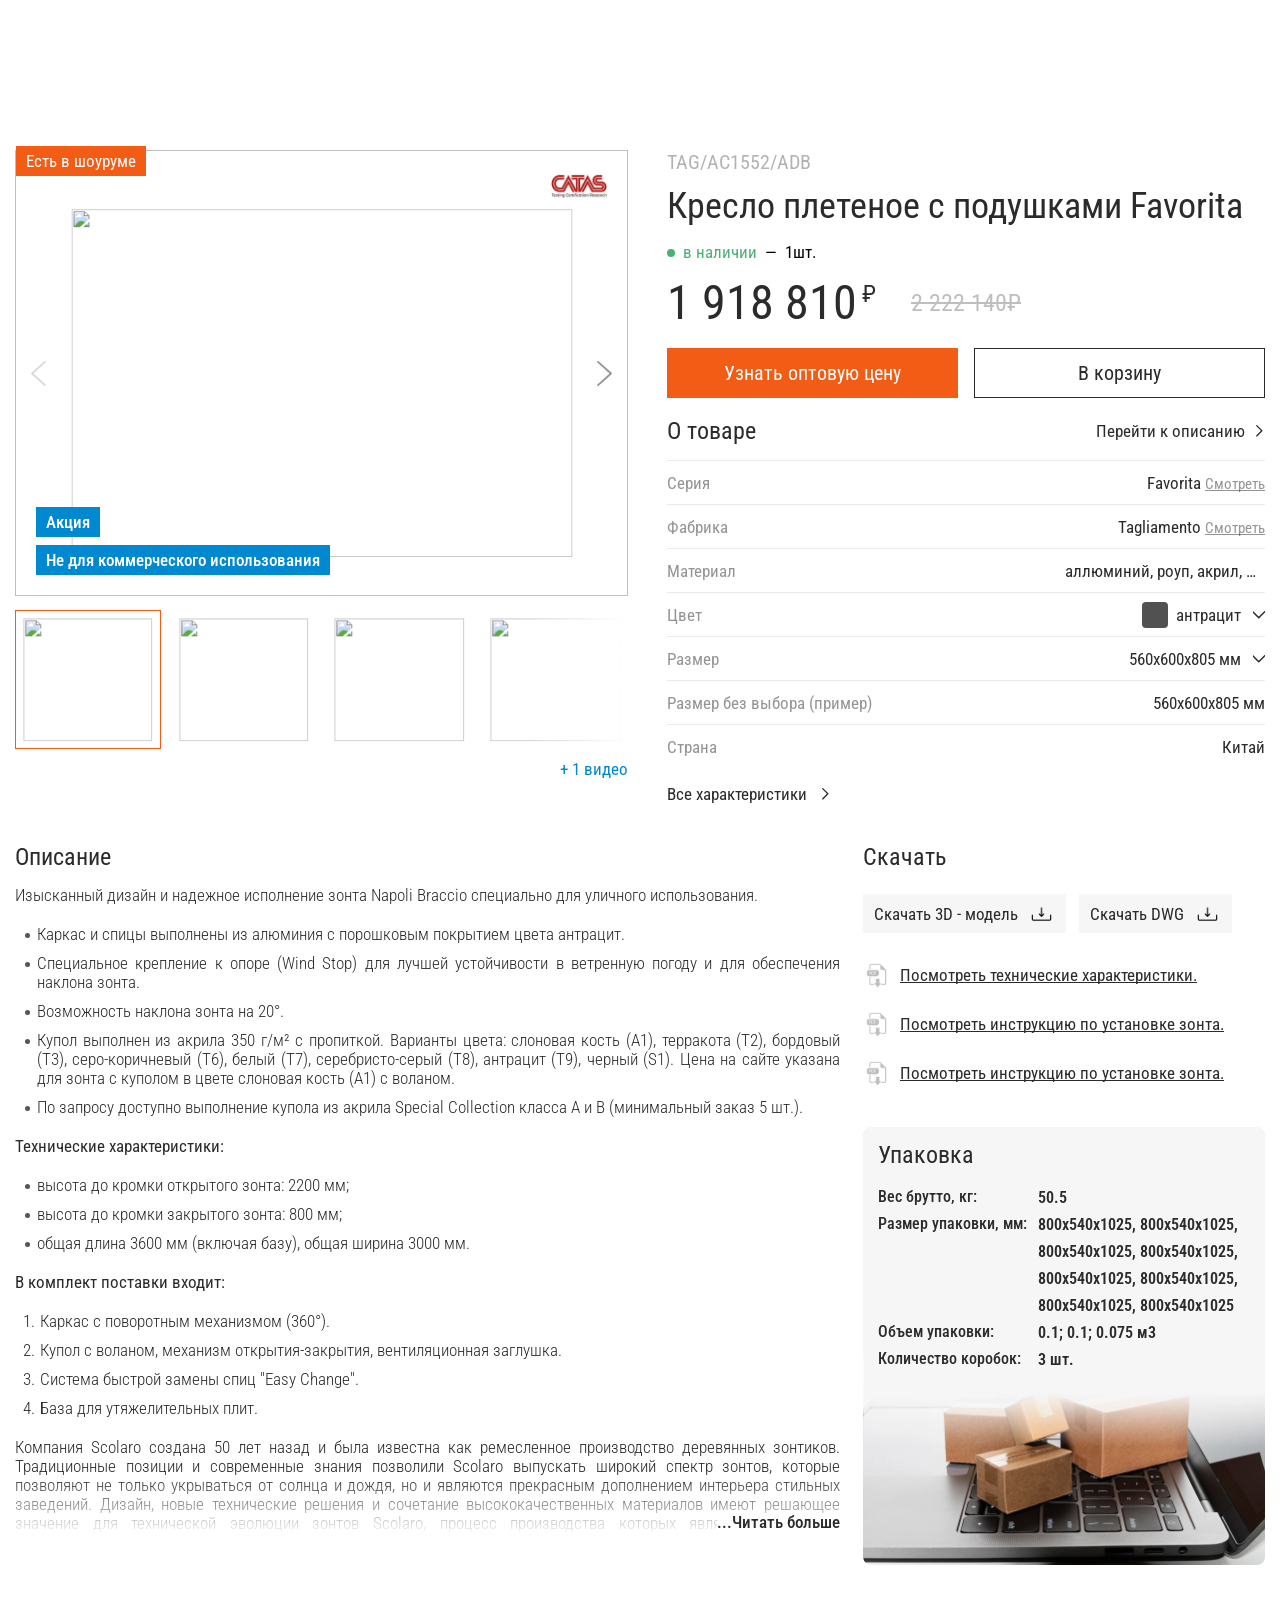
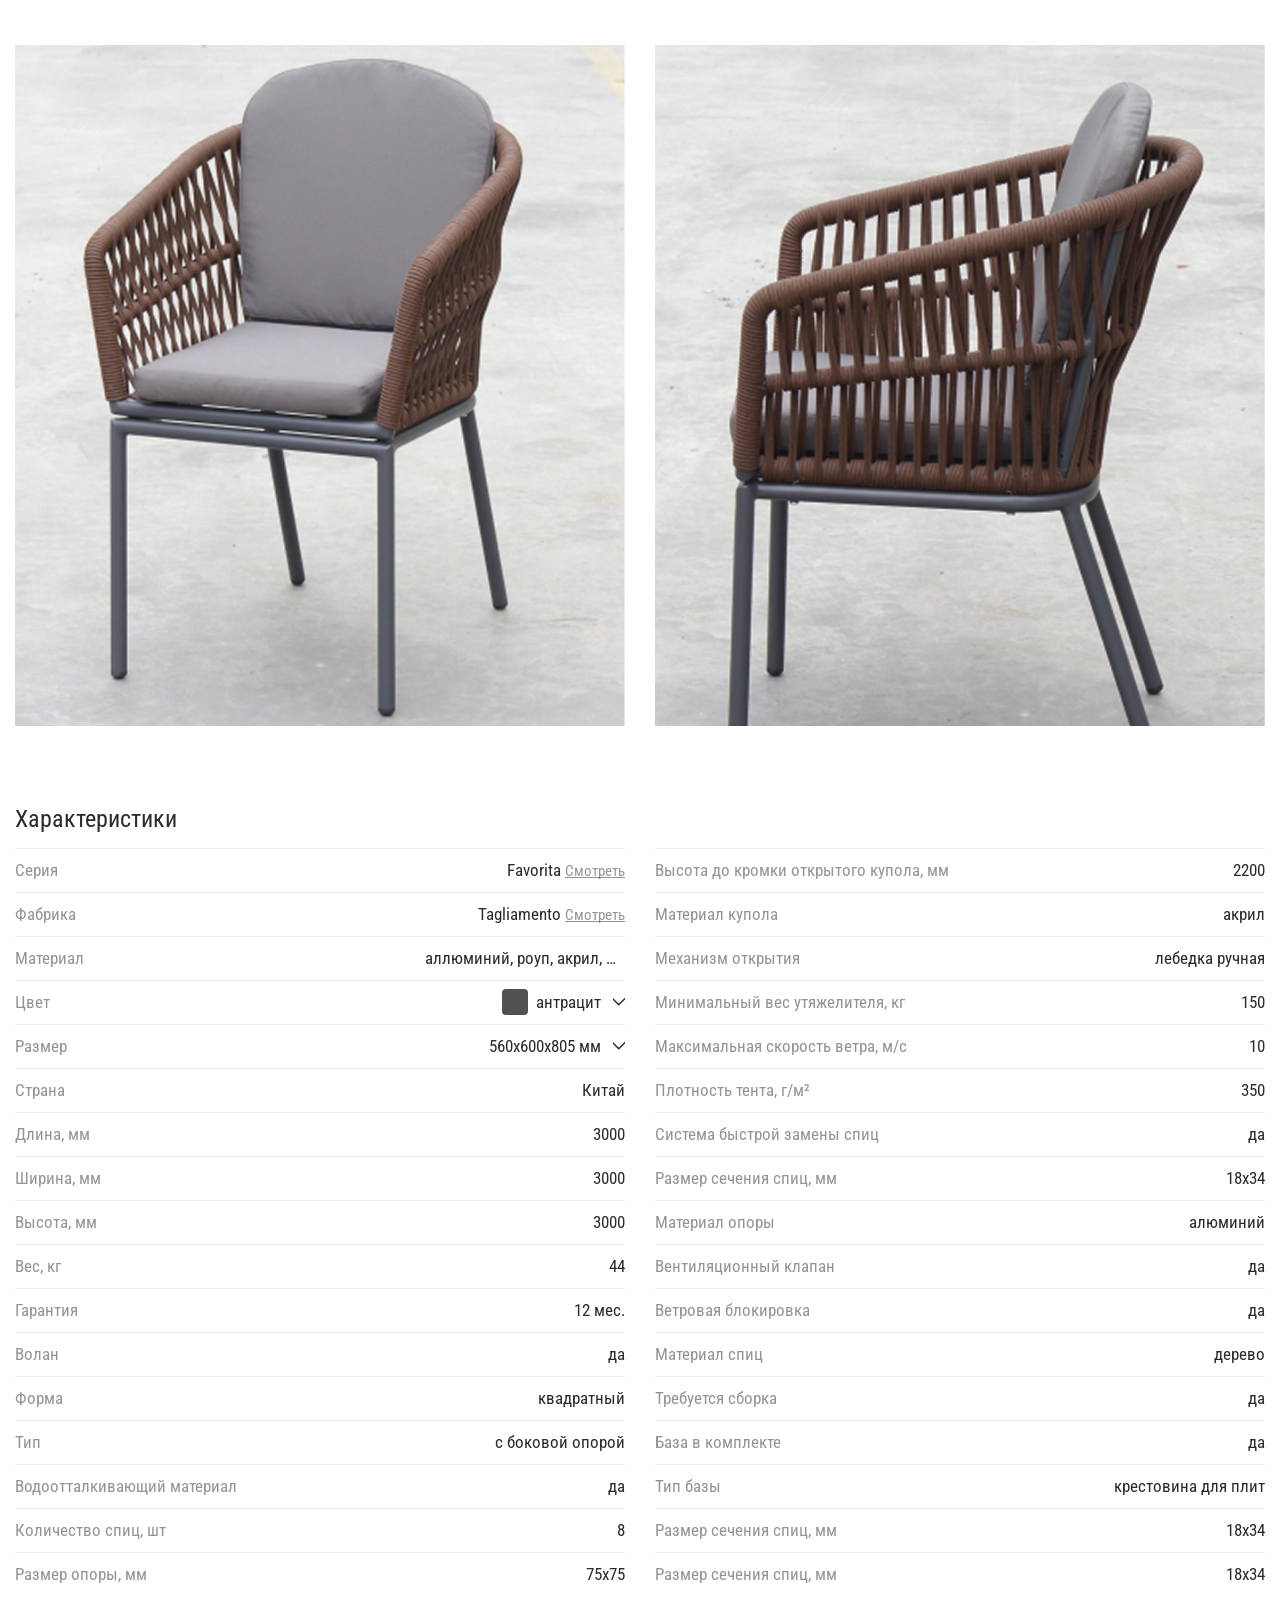
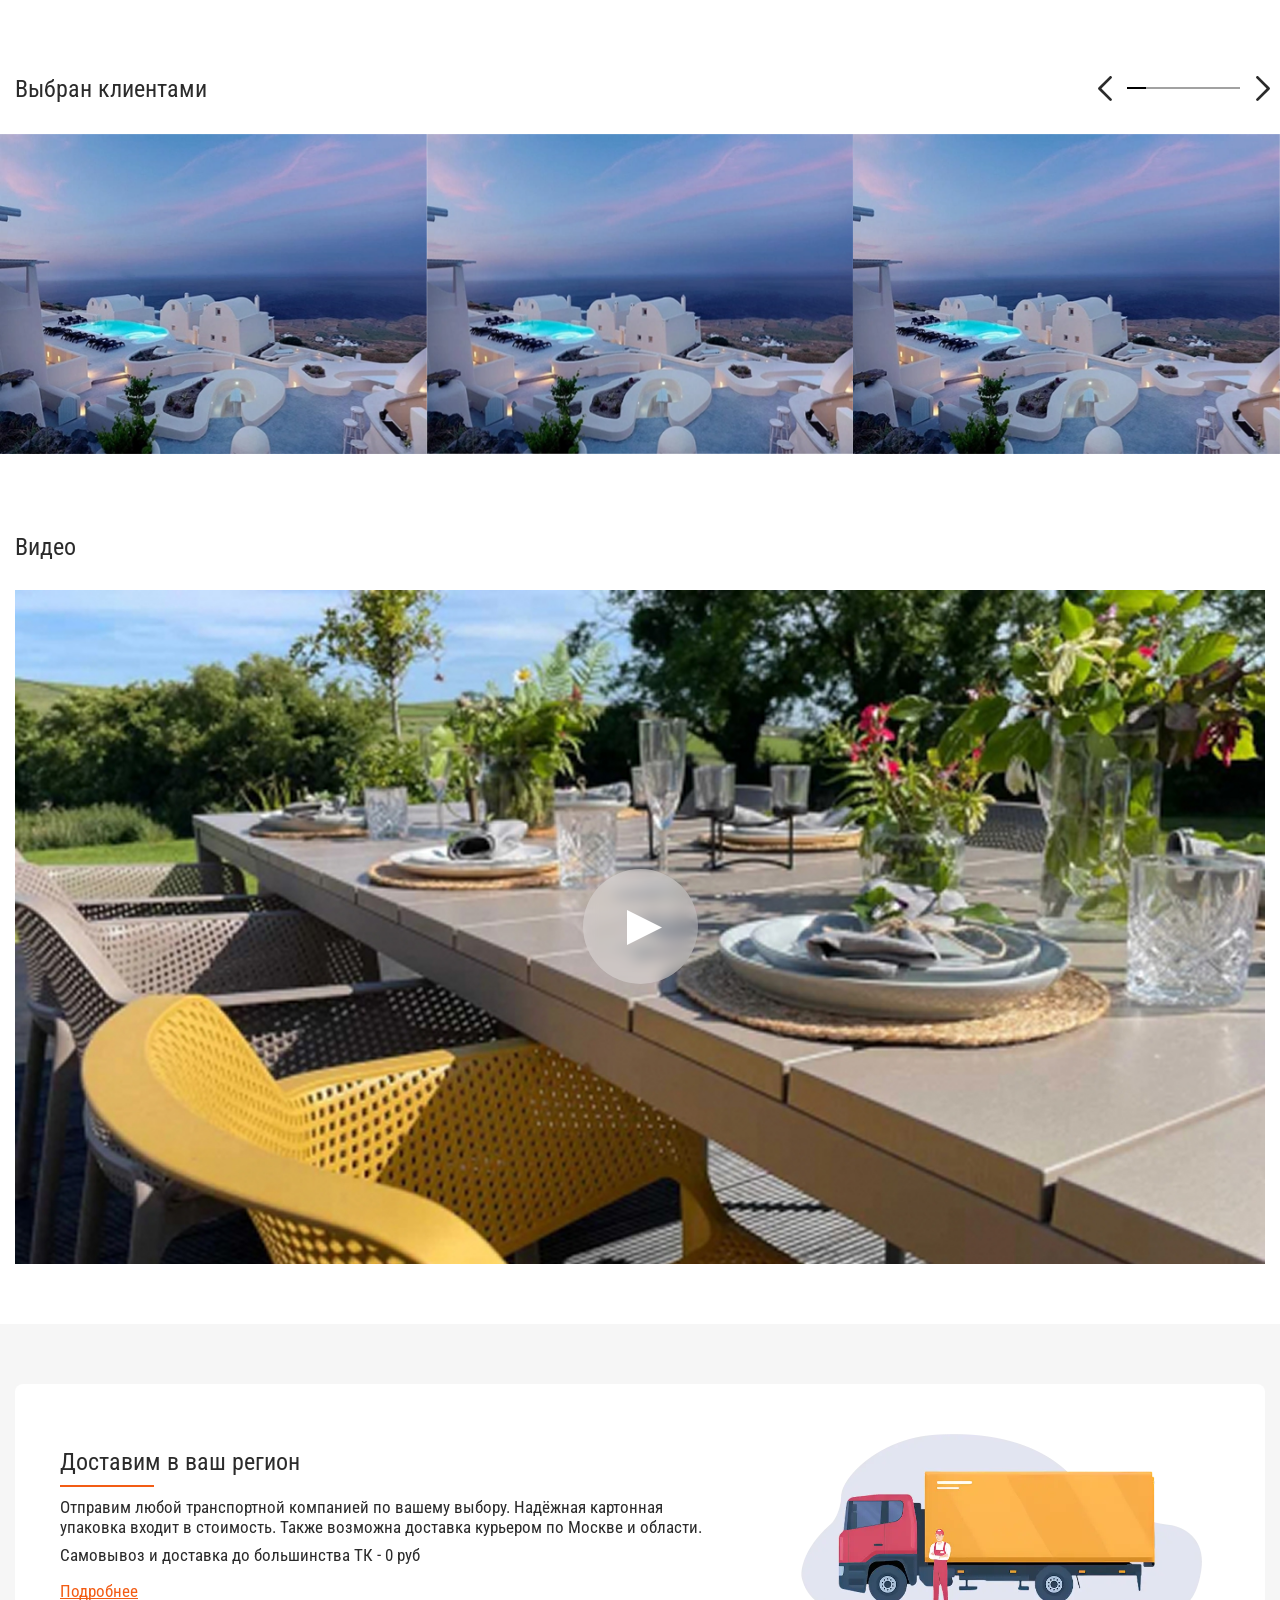
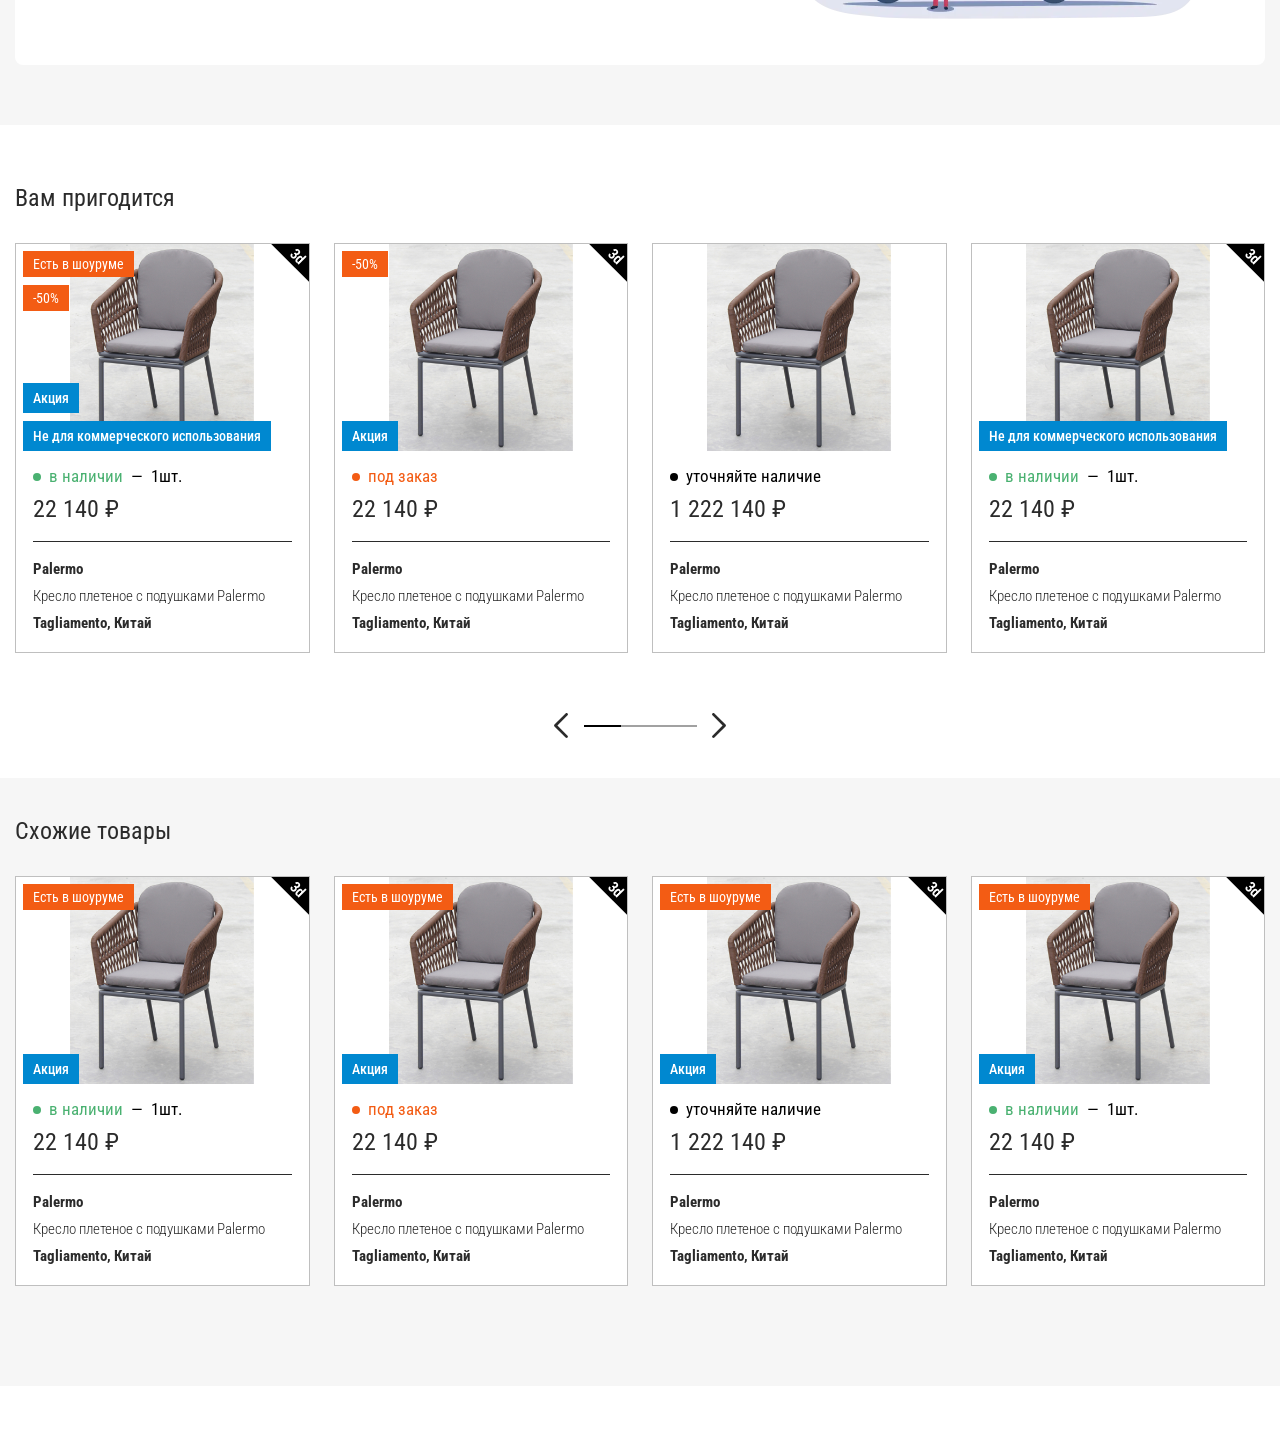
==== commit b3e133a4: "fixed" ====
--- a/pages/card/card.html
+++ b/pages/card/card.html
@@ -1137,7 +1137,10 @@
                     <div class="swiper-slide">
                         <div class="product-new">
                             <div class="product-new__top">
-                                <span class="cardProduct-new__status">Есть в шоуруме</span>
+                                <div class="cardProduct-new__statuses">
+                                    <span class="cardProduct-new__status">Есть в шоуруме</span>
+                                    <span class="cardProduct-new__status">-50%</span>
+                                </div>
 
                                 <span class="icon3d">3d</span>
 
@@ -1182,11 +1185,13 @@
                                         Кресло плетеное с подушками Palermo
                                     </p>
                                     <strong class="product-new__title">Tagliamento, Китай</strong>
-                                    <p class="product-new__text product--hidden">
-                                        Артикул: <span class="product-new__artlicul">003/4775910000</span>
-                                    </p>
-
-                                    <a href="#" class="btn btn--orange product--hidden">Добавить в заказ</a>
+                                    <div class="product--hidden">
+                                        <p class="product-new__text">
+                                            Артикул: <span class="product-new__artlicul">003/4775910000</span>
+                                        </p>
+
+                                        <a href="#" class="btn btn--orange">Добавить в заказ</a>
+                                    </div>
                                 </div>
                             </div>
 
@@ -1197,7 +1202,9 @@
                     <div class="swiper-slide">
                         <div class="product-new">
                             <div class="product-new__top">
-                                <span class="cardProduct-new__status">-50%</span>
+                                <div class="cardProduct-new__statuses">
+                                    <span class="cardProduct-new__status">-50%</span>
+                                </div>
 
                                 <span class="icon3d">3d</span>
 
@@ -1239,11 +1246,13 @@
                                         Кресло плетеное с подушками Palermo
                                     </p>
                                     <strong class="product-new__title">Tagliamento, Китай</strong>
-                                    <p class="product-new__text product--hidden">
-                                        Артикул: <span class="product-new__artlicul">003/4775910000</span>
-                                    </p>
-
-                                    <a href="#" class="btn btn--orange product--hidden">Добавить в заказ</a>
+                                    <div class="product--hidden">
+                                        <p class="product-new__text">
+                                            Артикул: <span class="product-new__artlicul">003/4775910000</span>
+                                        </p>
+
+                                        <a href="#" class="btn btn--orange">Добавить в заказ</a>
+                                    </div>
                                 </div>
                             </div>
 
@@ -1290,11 +1299,13 @@
                                         Кресло плетеное с подушками Palermo
                                     </p>
                                     <strong class="product-new__title">Tagliamento, Китай</strong>
-                                    <p class="product-new__text product--hidden">
-                                        Артикул: <span class="product-new__artlicul">003/4775910000</span>
-                                    </p>
-
-                                    <a href="#" class="btn btn--orange product--hidden">Добавить в заказ</a>
+                                    <div class="product--hidden">
+                                        <p class="product-new__text">
+                                            Артикул: <span class="product-new__artlicul">003/4775910000</span>
+                                        </p>
+
+                                        <a href="#" class="btn btn--orange">Добавить в заказ</a>
+                                    </div>
                                 </div>
                             </div>
 
@@ -1348,11 +1359,13 @@
                                         Кресло плетеное с подушками Palermo
                                     </p>
                                     <strong class="product-new__title">Tagliamento, Китай</strong>
-                                    <p class="product-new__text product--hidden">
-                                        Артикул: <span class="product-new__artlicul">003/4775910000</span>
-                                    </p>
-
-                                    <a href="#" class="btn btn--orange product--hidden">Добавить в заказ</a>
+                                    <div class="product--hidden">
+                                        <p class="product-new__text">
+                                            Артикул: <span class="product-new__artlicul">003/4775910000</span>
+                                        </p>
+
+                                        <a href="#" class="btn btn--orange">Добавить в заказ</a>
+                                    </div>
                                 </div>
                             </div>
 
@@ -1363,7 +1376,10 @@
                     <div class="swiper-slide">
                         <div class="product-new">
                             <div class="product-new__top">
-                                <span class="cardProduct-new__status">Есть в шоуруме</span>
+                                <div class="cardProduct-new__statuses">
+                                    <span class="cardProduct-new__status">Есть в шоуруме</span>
+                                    <span class="cardProduct-new__status">-50%</span>
+                                </div>
 
                                 <span class="icon3d">3d</span>
 
@@ -1407,11 +1423,13 @@
                                         Кресло плетеное с подушками Palermo
                                     </p>
                                     <strong class="product-new__title">Tagliamento, Китай</strong>
-                                    <p class="product-new__text product--hidden">
-                                        Артикул: <span class="product-new__artlicul">003/4775910000</span>
-                                    </p>
-
-                                    <a href="#" class="btn btn--orange product--hidden">Добавить в заказ</a>
+                                    <div class="product--hidden">
+                                        <p class="product-new__text">
+                                            Артикул: <span class="product-new__artlicul">003/4775910000</span>
+                                        </p>
+
+                                        <a href="#" class="btn btn--orange">Добавить в заказ</a>
+                                    </div>
                                 </div>
                             </div>
 
@@ -1422,7 +1440,9 @@
                     <div class="swiper-slide">
                         <div class="product-new">
                             <div class="product-new__top">
-                                <span class="cardProduct-new__status">Есть в шоуруме</span>
+                                <div class="cardProduct-new__statuses">
+                                    <span class="cardProduct-new__status">Есть в шоуруме</span>
+                                </div>
 
                                 <span class="icon3d">3d</span>
 
@@ -1466,11 +1486,13 @@
                                         Кресло плетеное с подушками Palermo
                                     </p>
                                     <strong class="product-new__title">Tagliamento, Китай</strong>
-                                    <p class="product-new__text product--hidden">
-                                        Артикул: <span class="product-new__artlicul">003/4775910000</span>
-                                    </p>
-
-                                    <a href="#" class="btn btn--orange product--hidden">Добавить в заказ</a>
+                                    <div class="product--hidden">
+                                        <p class="product-new__text">
+                                            Артикул: <span class="product-new__artlicul">003/4775910000</span>
+                                        </p>
+
+                                        <a href="#" class="btn btn--orange">Добавить в заказ</a>
+                                    </div>
                                 </div>
                             </div>
 
@@ -1499,7 +1521,9 @@
                     <div class="swiper-slide">
                         <div class="product-new">
                             <div class="product-new__top">
-                                <span class="cardProduct-new__status">Есть в шоуруме</span>
+                                <div class="cardProduct-new__statuses">
+                                    <span class="cardProduct-new__status">Есть в шоуруме</span>
+                                </div>
 
                                 <span class="icon3d">3d</span>
 
@@ -1543,11 +1567,13 @@
                                         Кресло плетеное с подушками Palermo
                                     </p>
                                     <strong class="product-new__title">Tagliamento, Китай</strong>
-                                    <p class="product-new__text product--hidden">
-                                        Артикул: <span class="product-new__artlicul">003/4775910000</span>
-                                    </p>
-
-                                    <a href="#" class="btn btn--orange product--hidden">Добавить в заказ</a>
+                                    <div class="product--hidden">
+                                        <p class="product-new__text">
+                                            Артикул: <span class="product-new__artlicul">003/4775910000</span>
+                                        </p>
+
+                                        <a href="#" class="btn btn--orange">Добавить в заказ</a>
+                                    </div>
                                 </div>
                             </div>
 
@@ -1558,7 +1584,9 @@
                     <div class="swiper-slide">
                         <div class="product-new">
                             <div class="product-new__top">
-                                <span class="cardProduct-new__status">Есть в шоуруме</span>
+                                <div class="cardProduct-new__statuses">
+                                    <span class="cardProduct-new__status">Есть в шоуруме</span>
+                                </div>
 
                                 <span class="icon3d">3d</span>
 
@@ -1600,11 +1628,13 @@
                                         Кресло плетеное с подушками Palermo
                                     </p>
                                     <strong class="product-new__title">Tagliamento, Китай</strong>
-                                    <p class="product-new__text product--hidden">
-                                        Артикул: <span class="product-new__artlicul">003/4775910000</span>
-                                    </p>
-
-                                    <a href="#" class="btn btn--orange product--hidden">Добавить в заказ</a>
+                                    <div class="product--hidden">
+                                        <p class="product-new__text">
+                                            Артикул: <span class="product-new__artlicul">003/4775910000</span>
+                                        </p>
+
+                                        <a href="#" class="btn btn--orange">Добавить в заказ</a>
+                                    </div>
                                 </div>
                             </div>
 
@@ -1615,7 +1645,9 @@
                     <div class="swiper-slide">
                         <div class="product-new">
                             <div class="product-new__top">
-                                <span class="cardProduct-new__status">Есть в шоуруме</span>
+                                <div class="cardProduct-new__statuses">
+                                    <span class="cardProduct-new__status">Есть в шоуруме</span>
+                                </div>
 
                                 <span class="icon3d">3d</span>
 
@@ -1657,11 +1689,13 @@
                                         Кресло плетеное с подушками Palermo
                                     </p>
                                     <strong class="product-new__title">Tagliamento, Китай</strong>
-                                    <p class="product-new__text product--hidden">
-                                        Артикул: <span class="product-new__artlicul">003/4775910000</span>
-                                    </p>
-
-                                    <a href="#" class="btn btn--orange product--hidden">Добавить в заказ</a>
+                                    <div class="product--hidden">
+                                        <p class="product-new__text">
+                                            Артикул: <span class="product-new__artlicul">003/4775910000</span>
+                                        </p>
+
+                                        <a href="#" class="btn btn--orange">Добавить в заказ</a>
+                                    </div>
                                 </div>
                             </div>
 
@@ -1672,7 +1706,9 @@
                     <div class="swiper-slide">
                         <div class="product-new">
                             <div class="product-new__top">
-                                <span class="cardProduct-new__status">Есть в шоуруме</span>
+                                <div class="cardProduct-new__statuses">
+                                    <span class="cardProduct-new__status">Есть в шоуруме</span>
+                                </div>
 
                                 <span class="icon3d">3d</span>
 
@@ -1716,11 +1752,13 @@
                                         Кресло плетеное с подушками Palermo
                                     </p>
                                     <strong class="product-new__title">Tagliamento, Китай</strong>
-                                    <p class="product-new__text product--hidden">
-                                        Артикул: <span class="product-new__artlicul">003/4775910000</span>
-                                    </p>
-
-                                    <a href="#" class="btn btn--orange product--hidden">Добавить в заказ</a>
+                                    <div class="product--hidden">
+                                        <p class="product-new__text">
+                                            Артикул: <span class="product-new__artlicul">003/4775910000</span>
+                                        </p>
+
+                                        <a href="#" class="btn btn--orange">Добавить в заказ</a>
+                                    </div>
                                 </div>
                             </div>
 
--- a/css/style.css
+++ b/css/style.css
@@ -549,12 +549,11 @@
   .btn {
     font-size: 17px;
     line-height: 19px;
-    height: 40px;
   }
 }
 @media (max-width: 767px) {
   .btn {
-    height: 45px;
+    height: 55px;
   }
 }
 .btn.btn--orange {
@@ -906,6 +905,7 @@
   border-color: #f35c14;
 }
 .cardProduct-slider__desc {
+  cursor: pointer;
   font-weight: 400;
   font-size: 17px;
   color: #0088d0;
@@ -920,22 +920,33 @@
   }
 }
 
+.cardProduct-new__statuses {
+  position: absolute;
+  top: 20px;
+  left: 20px;
+  z-index: 3;
+  display: flex;
+  flex-direction: column;
+  align-items: flex-start;
+  gap: 8px;
+}
+@media (max-width: 1023px) {
+  .cardProduct-new__statuses {
+    top: 12px;
+    left: 12px;
+  }
+}
+
 .cardProduct-new__status {
   background-color: #f35c14;
   color: rgb(255, 255, 255);
   padding: 5px 10px;
-  position: absolute;
-  top: 20px;
-  left: 20px;
-  z-index: 3;
   font-size: 17px;
 }
 @media (max-width: 1023px) {
   .cardProduct-new__status {
     font-size: 14px;
     line-height: 17px;
-    top: 12px;
-    left: 12px;
   }
 }
 
@@ -1020,6 +1031,21 @@
   padding: 5px 10px;
   display: block;
 }
+@media (max-width: 1023px) {
+  .cardProduct-new__data .txt {
+    max-width: 210px;
+  }
+}
+@media (max-width: 767px) {
+  .cardProduct-new__data .txt {
+    max-width: 250px;
+  }
+}
+@media (max-width: 389px) {
+  .cardProduct-new__data .txt {
+    max-width: 210px;
+  }
+}
 
 .cardProduct-info .cardProduct-info__articul {
   font-weight: 400;
@@ -1197,6 +1223,11 @@
   align-items: center;
   gap: 8px;
   transition: text-decoration 0.3s;
+}
+@media (max-width: 767px) {
+  .cardProduct-about .cardProduct-about-head__link {
+    display: none;
+  }
 }
 @media (max-width: 389px) {
   .cardProduct-about .cardProduct-about-head__link {
@@ -1673,7 +1704,7 @@
   gap: 10px;
   padding: 5px 0;
   text-decoration: underline;
-  text-decoration-color: transparent;
+  text-decoration-skip-ink: none;
   transition: all 0.3s;
 }
 @media (max-width: 767px) {
@@ -1730,7 +1761,7 @@
 .packageInfo .packageInfo__ul {
   display: flex;
   flex-direction: column;
-  gap: 9px;
+  gap: 0px;
   list-style-type: none;
   margin: 0;
   padding: 0;
@@ -1739,7 +1770,7 @@
   line-height: 18px;
   letter-spacing: 0em;
   margin-top: 16px;
-  margin-bottom: 200px;
+  margin-bottom: 177px;
 }
 .packageInfo .packageInfo__li {
   font-weight: 400;
@@ -1747,6 +1778,7 @@
   padding: 0;
   margin: 0;
   text-align: left;
+  font-weight: 500;
 }
 .packageInfo .packageInfo__li::before {
   display: none;
@@ -1754,7 +1786,7 @@
 .packageInfo .packageInfo__li > span:first-child {
   max-width: 150px;
   margin-right: 10px;
-  padding-top: 3px;
+  padding-top: 4px;
 }
 @media (max-width: 389px) {
   .packageInfo .packageInfo__li > span:first-child {
@@ -1765,8 +1797,8 @@
   width: 100%;
 }
 .packageInfo .packageInfo__li strong {
-  font-weight: 500;
-  line-height: 25px;
+  font-weight: 600;
+  line-height: 27px;
 }
 
 .cardInfo-new__more {
@@ -1774,18 +1806,23 @@
   font-weight: 500;
   text-decoration: underline;
   display: none;
-  margin-top: 20px;
   transition: text-decoration-color 0.3s;
   text-decoration-color: transparent;
   text-decoration-skip-ink: none;
+  position: absolute;
+  right: 0;
+  bottom: 33px;
+  background-color: rgb(255, 255, 255);
 }
 @media (max-width: 1023px) {
   .cardInfo-new__more {
-    bottom: 0;
+    bottom: -2px;
   }
 }
 .cardInfo-new__more.active {
   text-decoration-color: #2b2b2b;
+  position: relative;
+  bottom: 0;
 }
 @media (hover: hover) {
   .cardInfo-new__more.active:hover {
@@ -2125,6 +2162,9 @@
   }
 }
 
+.simple-slider__slider {
+  z-index: 5;
+}
 @media (max-width: 1279px) {
   .simple-slider__slider {
     left: -15px;
@@ -2133,19 +2173,19 @@
   }
 }
 .simple-slider__slider .swiper-wrapper {
-  min-height: 512px;
-  padding-bottom: 20px;
+  padding-bottom: 60px;
+  z-index: 2;
 }
 @media (max-width: 1279px) {
   .simple-slider__slider .swiper-wrapper {
-    min-height: initial;
-    padding-bottom: 20px;
+    padding-bottom: 30px;
   }
 }
 .simple-slider__slider .swiper-controls-simple {
   position: relative;
   margin: 0 auto;
   justify-content: center;
+  z-index: 1;
 }
 .simple-slider__slider .swiper-pagination-lock,
 .simple-slider__slider .swiper-button-lock {
@@ -2155,10 +2195,13 @@
 .product-new {
   border: solid 1px #bfbfbf;
   background-color: rgb(255, 255, 255);
+  position: relative;
+  z-index: 5;
 }
 @media (hover: hover) {
   .product-new:hover .product--hidden {
     display: flex;
+    flex-direction: column;
   }
   .product-new:hover .picture-block__dots {
     opacity: 1;
@@ -2169,9 +2212,21 @@
   overflow: hidden;
   padding-bottom: 15px;
 }
-.product-new .product-new__top .cardProduct-new__status {
+@media (max-width: 1279px) {
+  .product-new .product-new__top {
+    padding-bottom: 7px;
+  }
+}
+@media (max-width: 767px) {
+  .product-new .product-new__top {
+    padding-bottom: 7px;
+  }
+}
+.product-new .product-new__top .cardProduct-new__statuses {
   top: 7px;
   left: 7px;
+}
+.product-new .product-new__top .cardProduct-new__status {
   font-size: 14px;
 }
 .product-new .product-new__top .picture-block {
@@ -2200,13 +2255,13 @@
   }
 }
 .product-new .product-new__content {
-  padding: 10px 17px 20px;
+  padding: 0 17px 20px;
   min-height: 176px;
   position: relative;
 }
 @media (max-width: 1279px) {
   .product-new .product-new__content {
-    padding: 6px 8px 16px;
+    padding: 0 8px 16px;
   }
 }
 .product-new .product-new__info {
@@ -2246,10 +2301,25 @@
 }
 .product-new .product--hidden {
   display: none;
+  position: absolute;
+  top: calc(100% - 20px);
+  background: white;
+  left: -1px;
+  padding: 0 16px 16px;
+  width: calc(100% + 2px);
+  border: solid 1px #bfbfbf;
+  border-top: 0;
 }
 @media (max-width: 1279px) {
   .product-new .product--hidden {
     display: flex;
+    flex-direction: column;
+    position: relative;
+    border: 0;
+    padding: 0;
+    width: 100%;
+    top: 0;
+    left: 0;
   }
 }
 .product-new .product-new__artlicul {
@@ -2283,7 +2353,7 @@
 .product-new .picture-block__dots {
   position: absolute;
   left: 0;
-  bottom: -15px;
+  bottom: -8px;
   width: 100%;
   display: flex;
   gap: 6px;
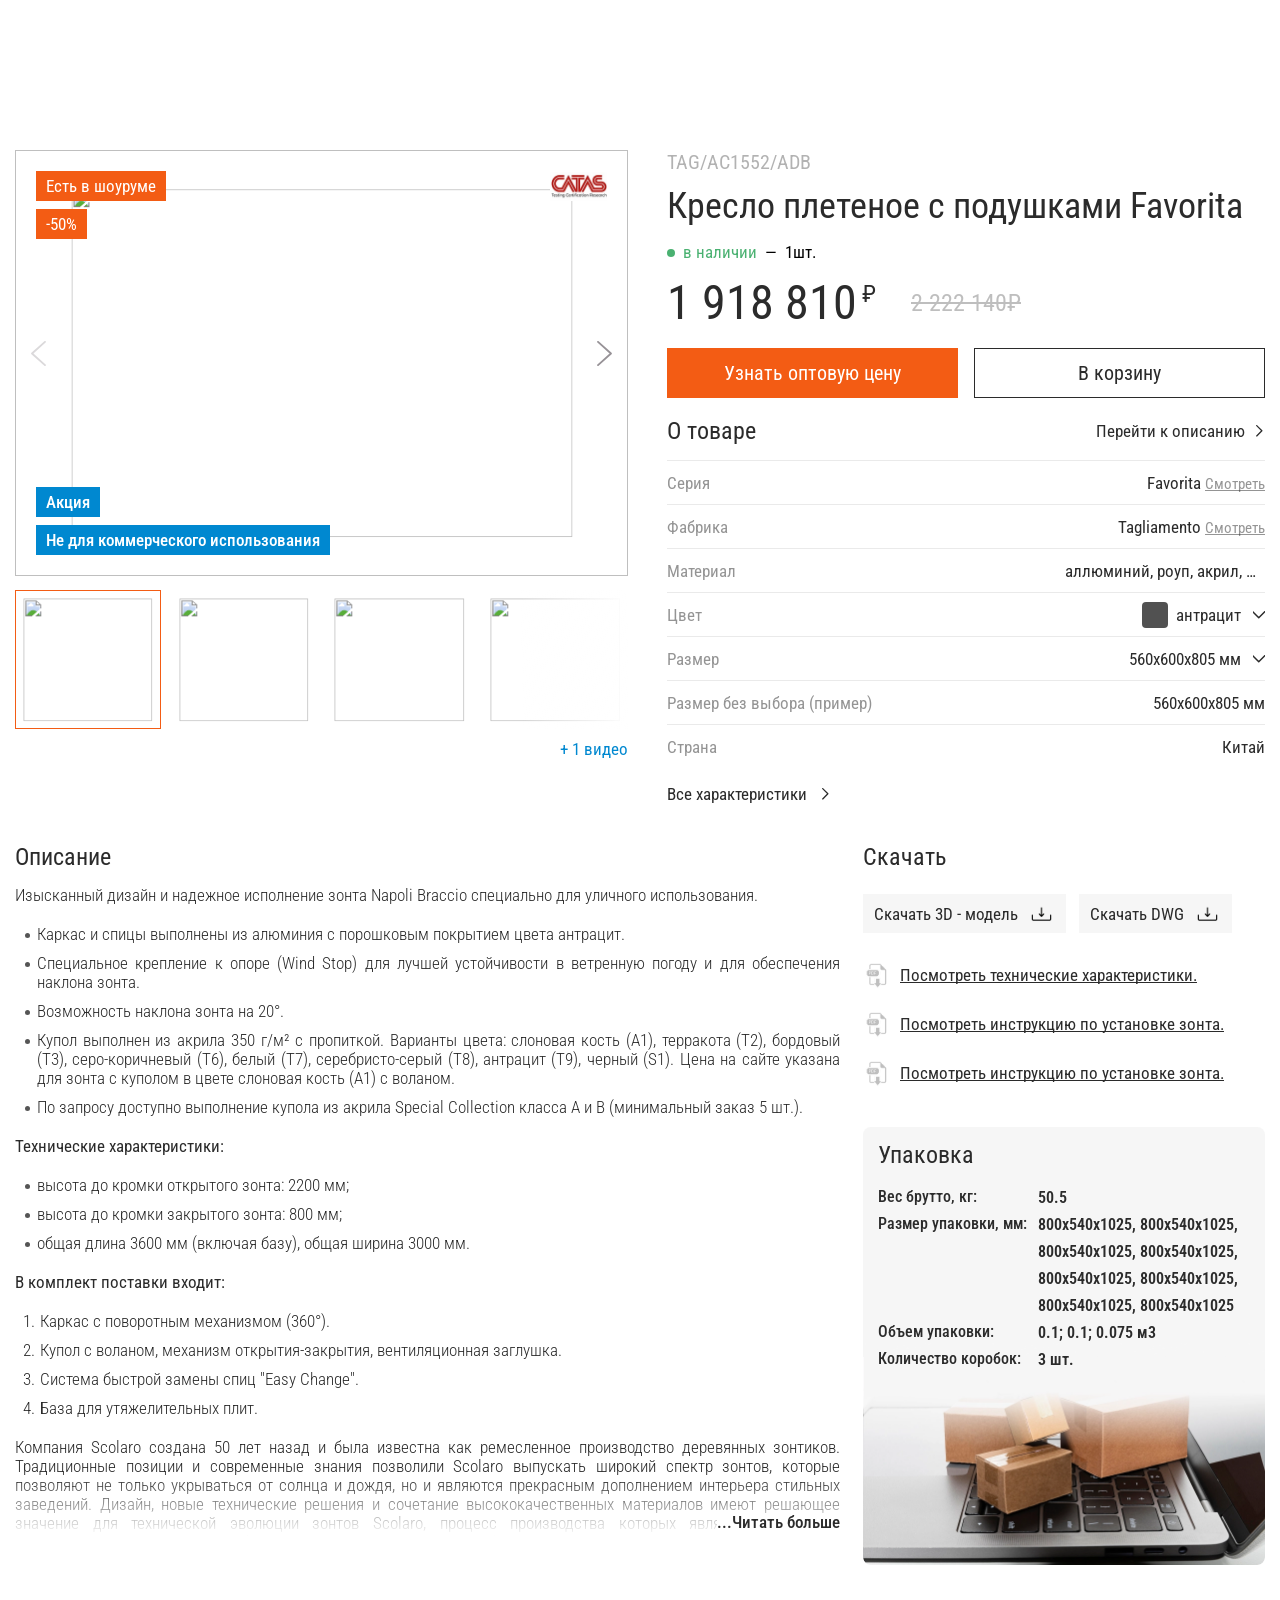
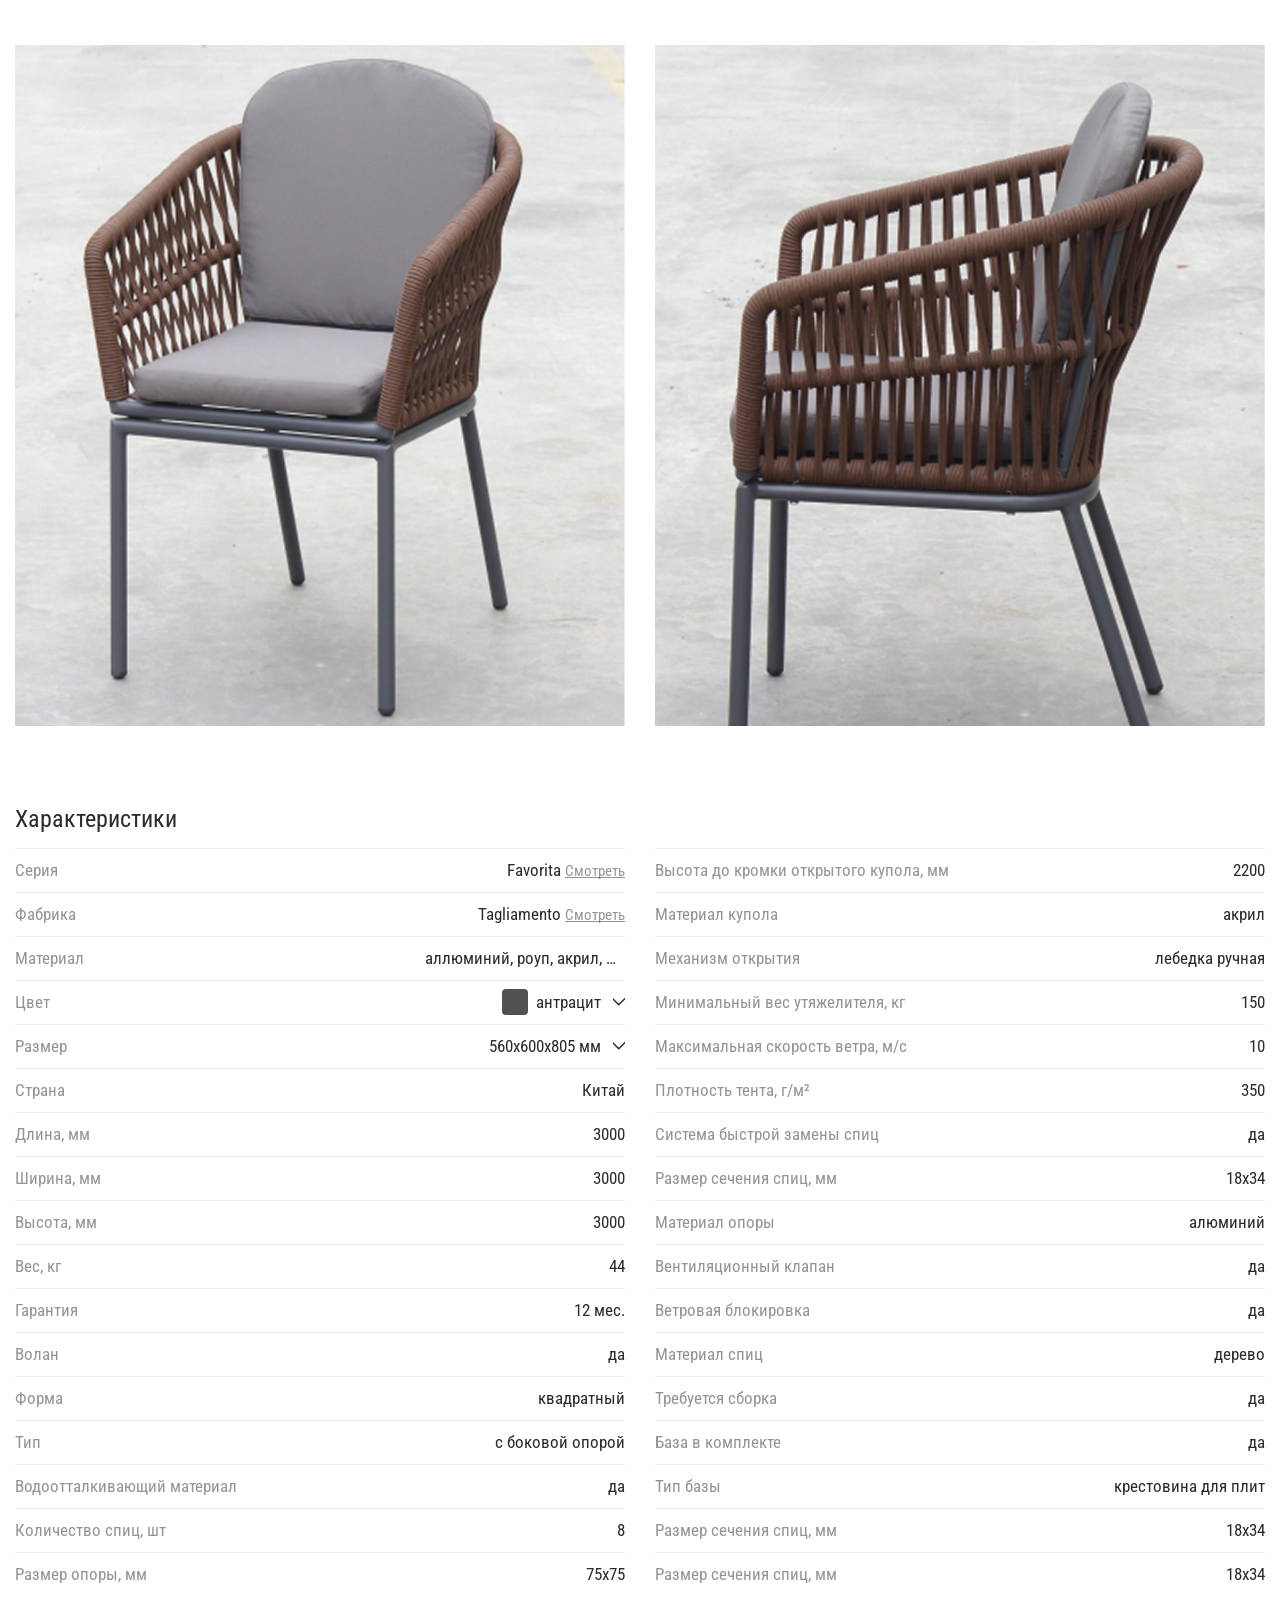
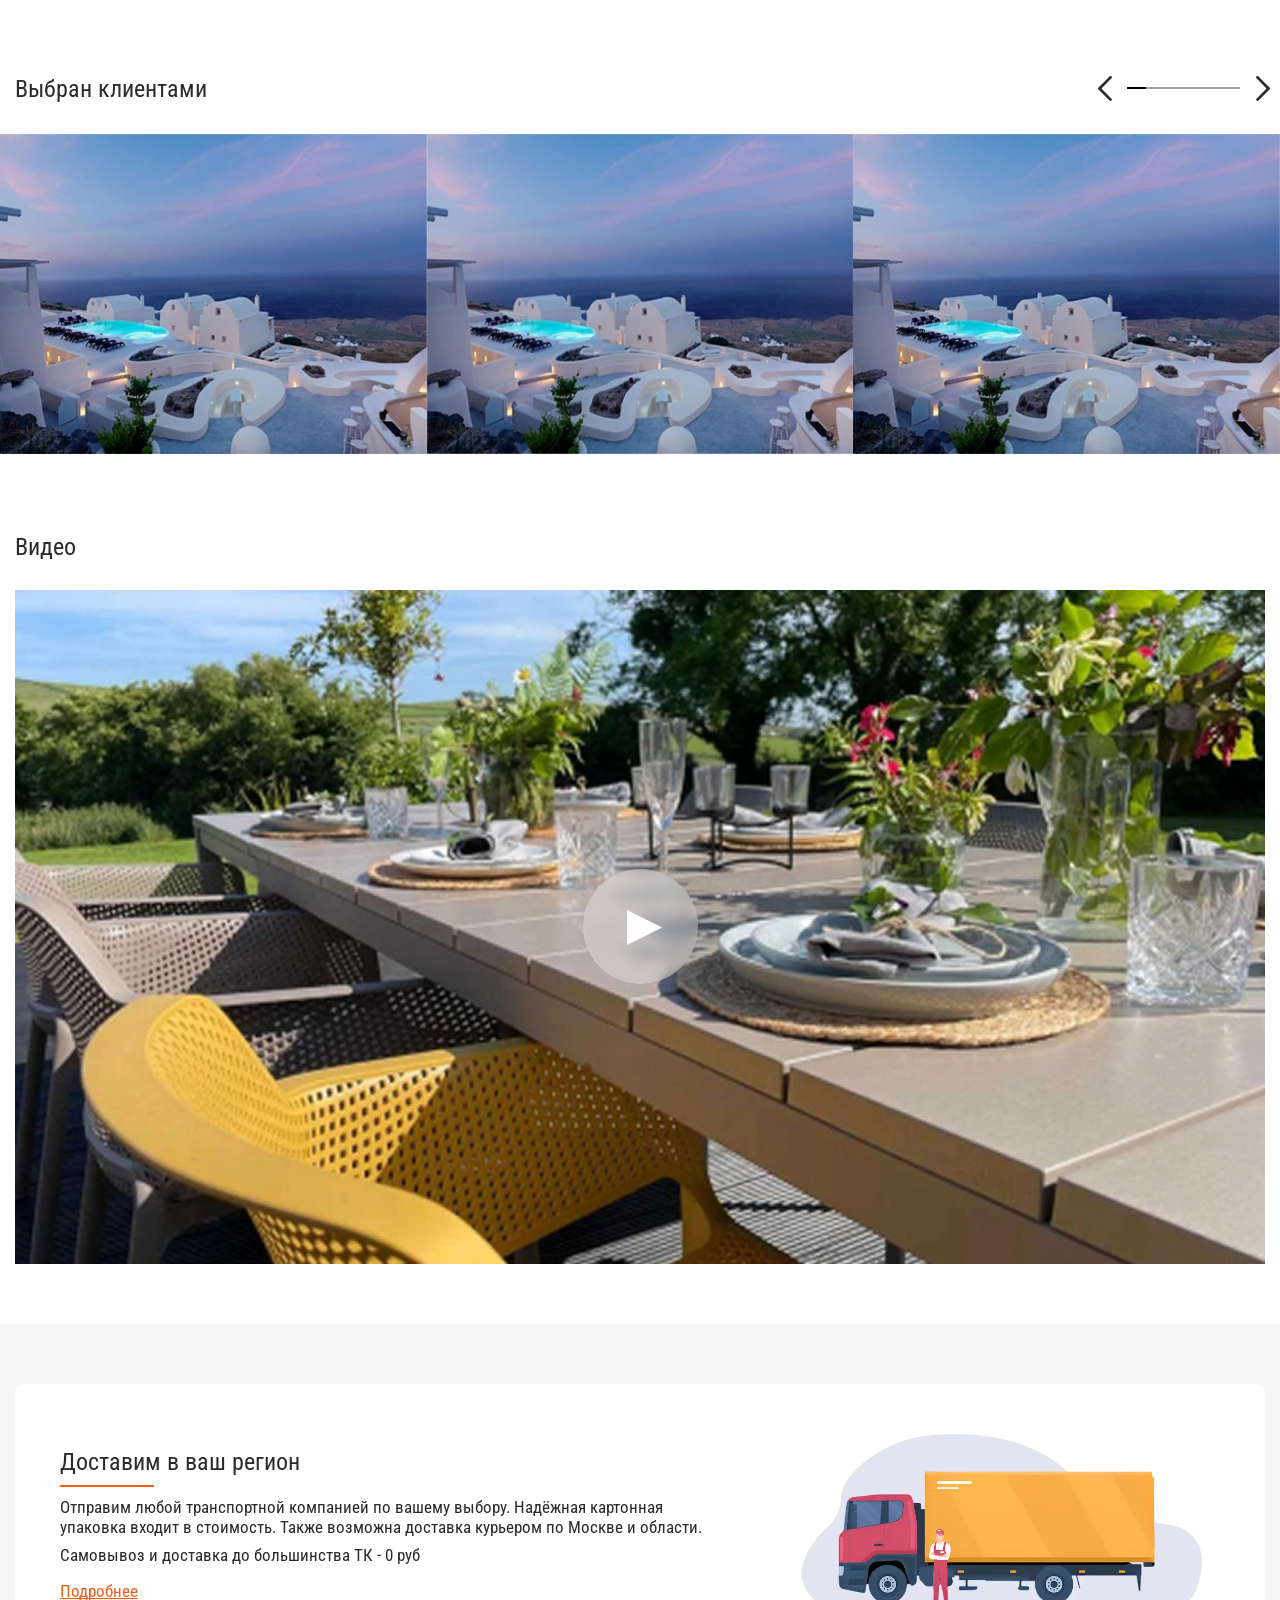
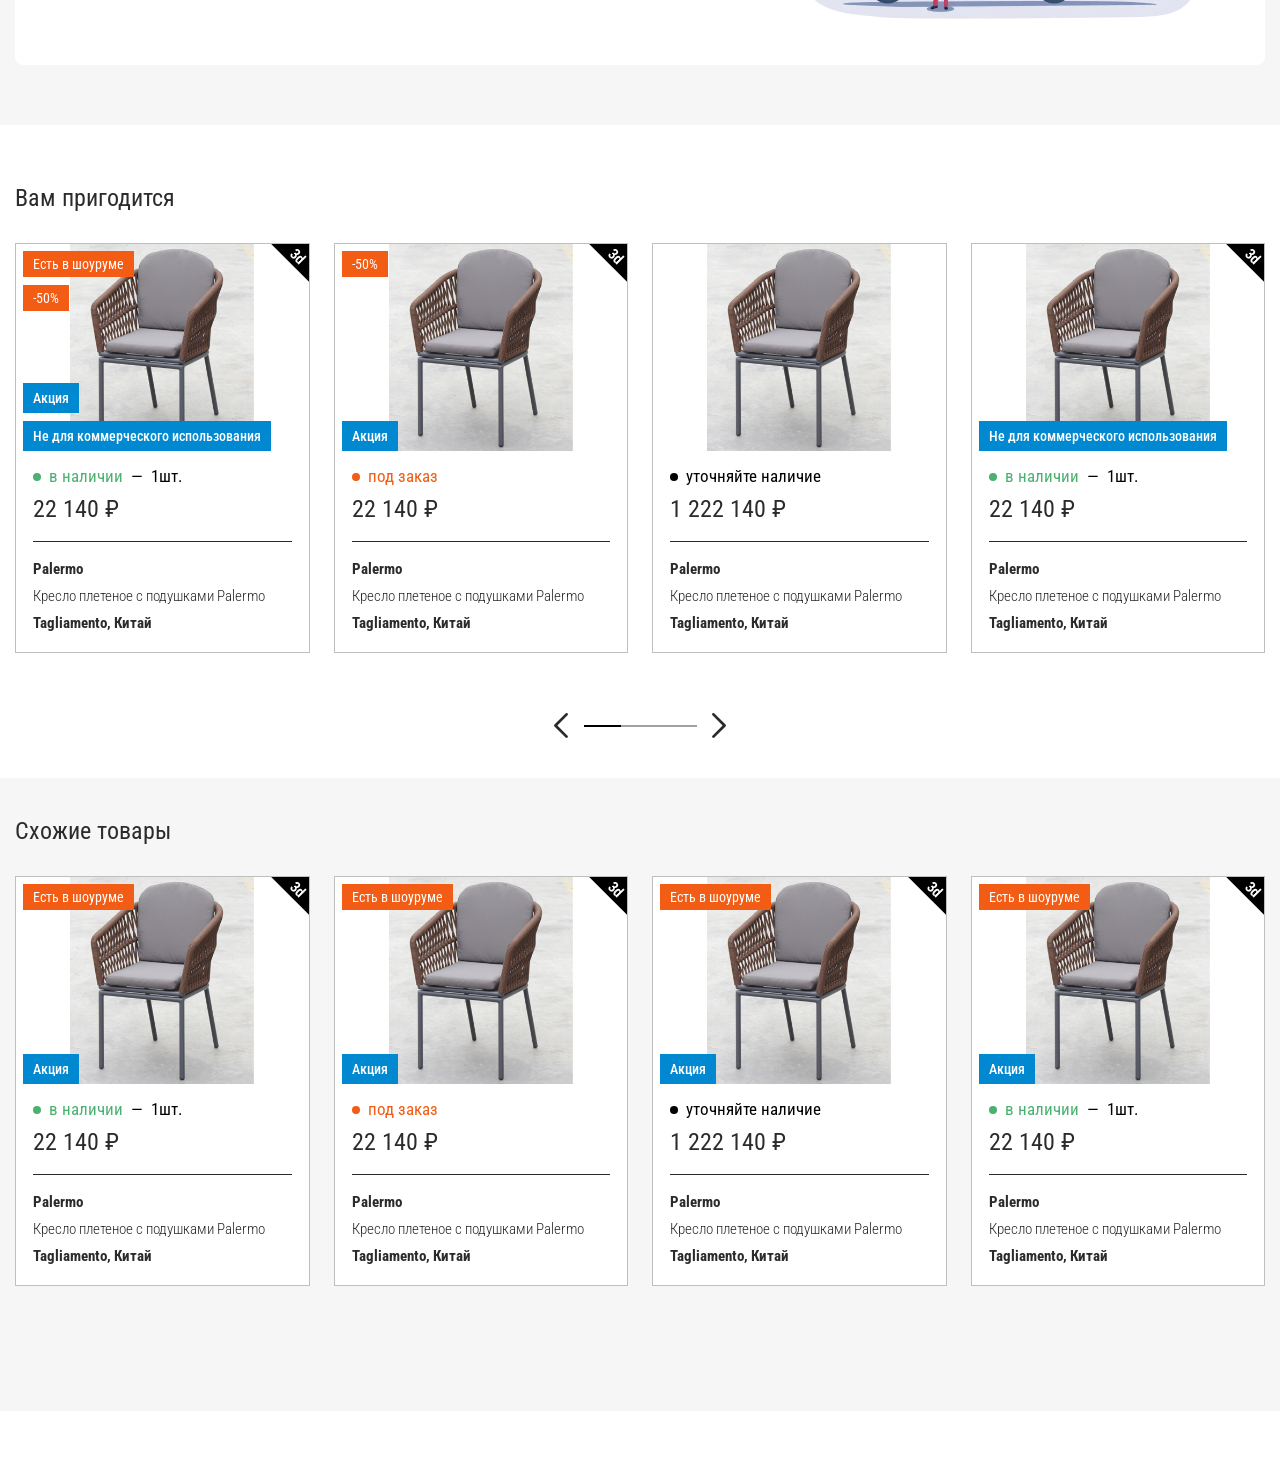
==== commit 57b1674c: "fixed" ====
--- a/pages/card/card.html
+++ b/pages/card/card.html
@@ -26,7 +26,11 @@
 
             <div class="cardProduct-new__top">
 
-                <span class="cardProduct-new__status">Есть в шоуруме</span>
+                <div class="cardProduct-new__statuses">
+                    <span class="cardProduct-new__status">Есть в шоуруме</span>
+                    <span class="cardProduct-new__status">-50%</span>
+                </div>
+                
                 <span class="catas"
                     data-title="Товар сертифицирован по стандартам качества итальянского НИИ CATAS"></span>
 
--- a/css/style.css
+++ b/css/style.css
@@ -1510,6 +1510,7 @@
 @media (max-width: 767px) {
   .cardInfo-new {
     padding-bottom: 10px;
+    text-align: left;
   }
 }
 .cardInfo-new .cardInfo-new__left {
@@ -2186,6 +2187,7 @@
   margin: 0 auto;
   justify-content: center;
   z-index: 1;
+  min-height: 25px;
 }
 .simple-slider__slider .swiper-pagination-lock,
 .simple-slider__slider .swiper-button-lock {
@@ -2353,7 +2355,7 @@
 .product-new .picture-block__dots {
   position: absolute;
   left: 0;
-  bottom: -8px;
+  bottom: -10px;
   width: 100%;
   display: flex;
   gap: 6px;
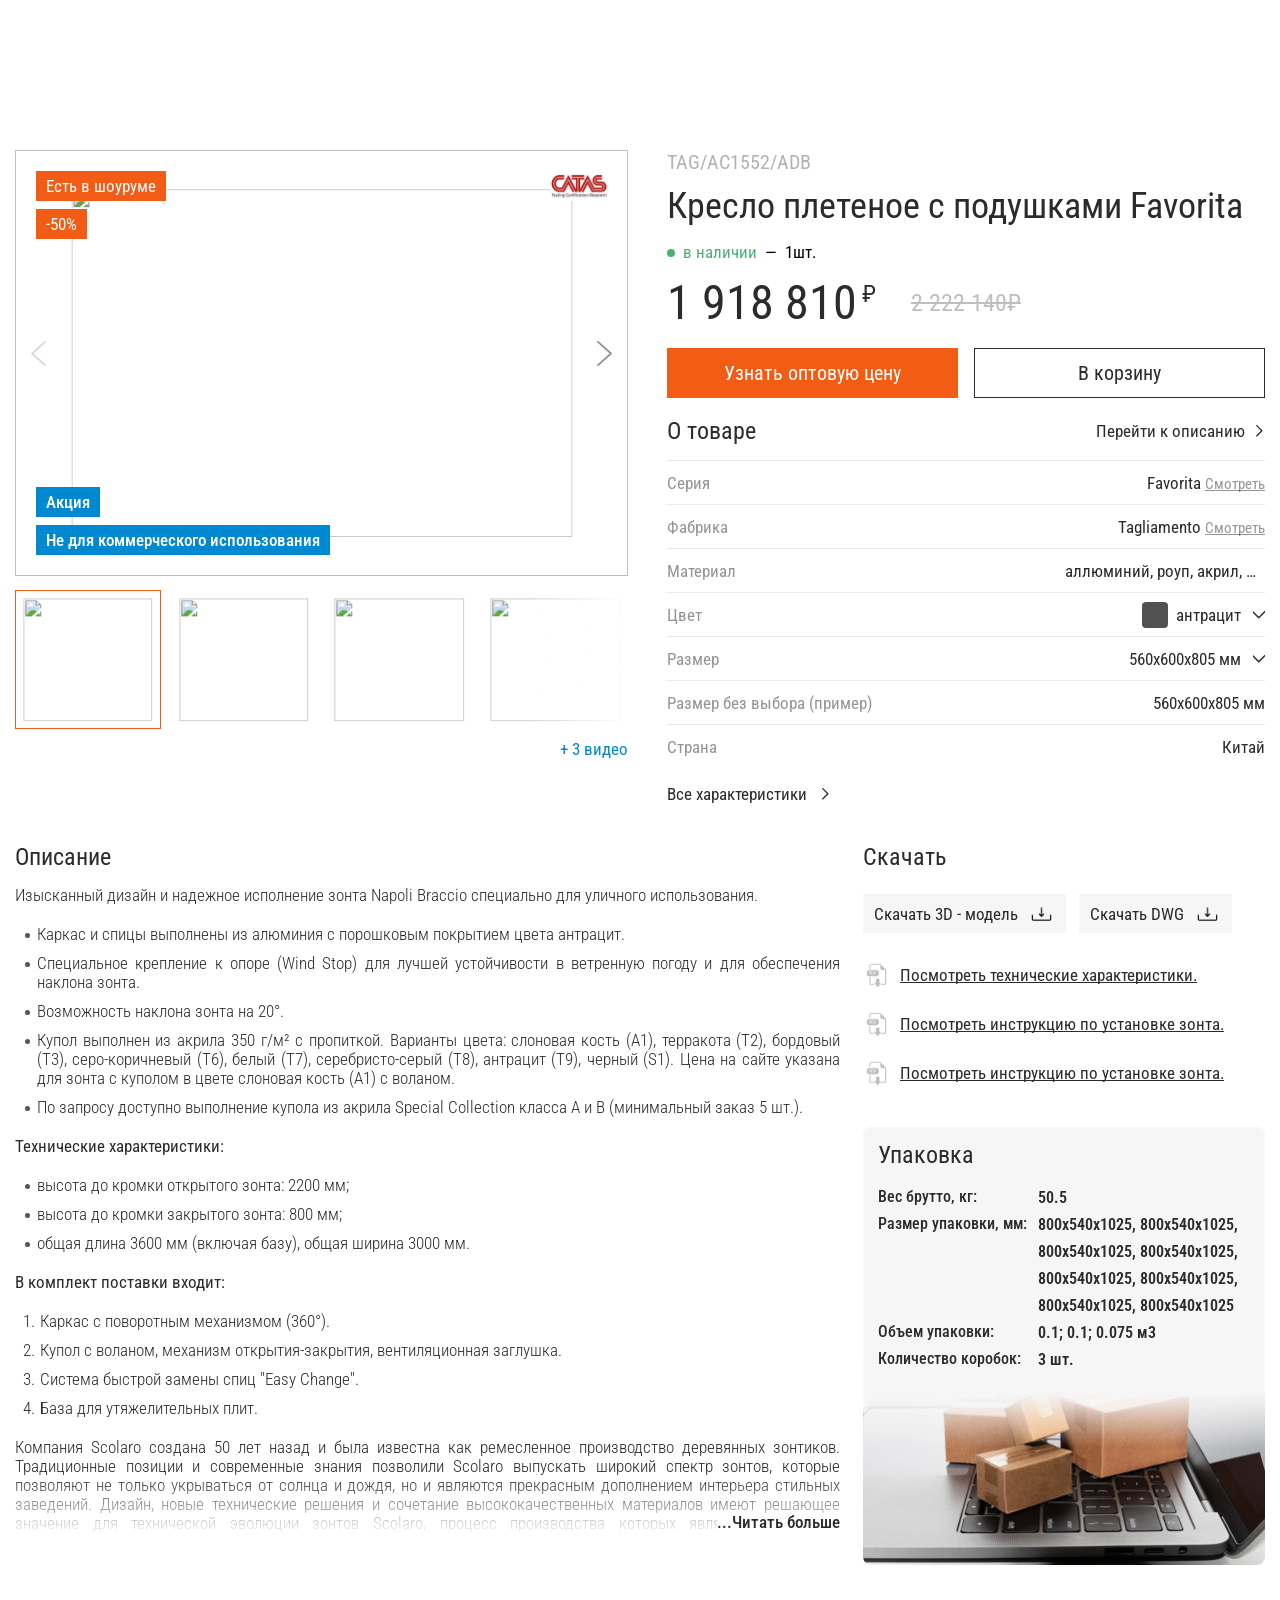
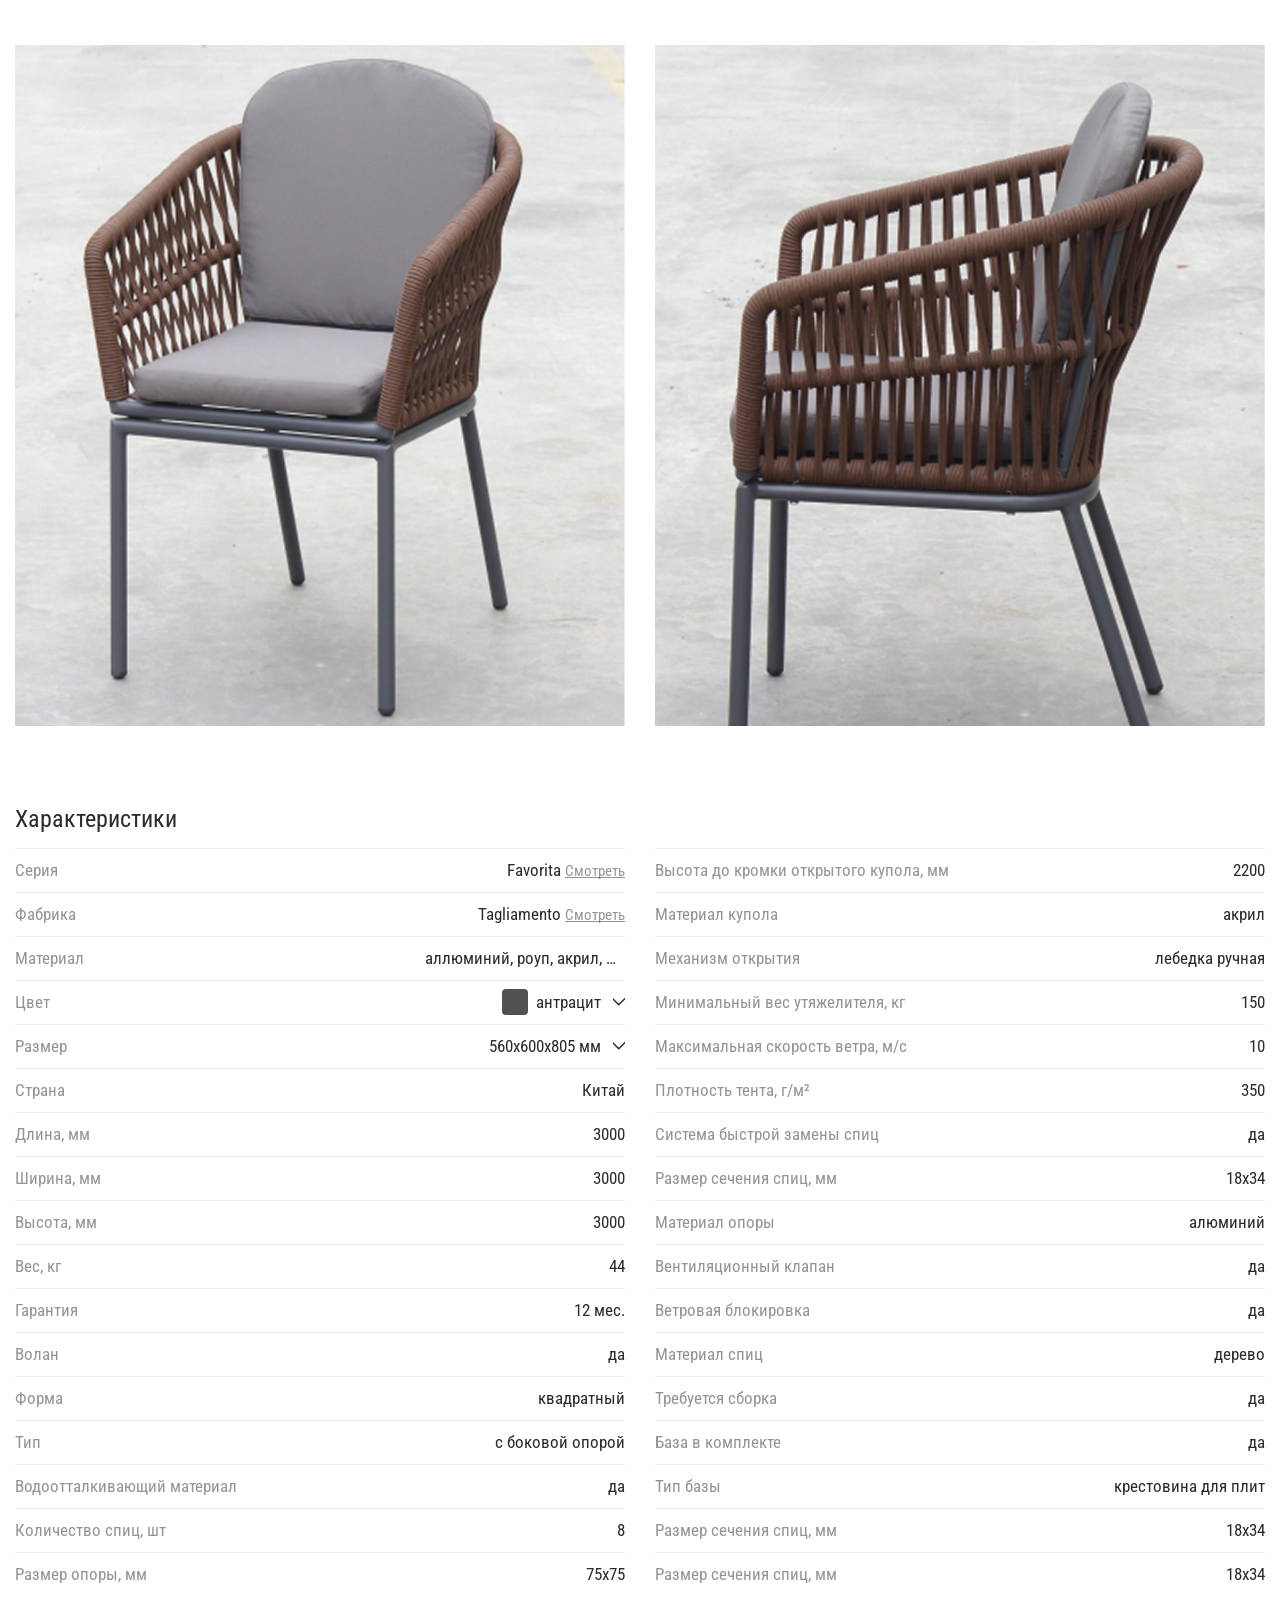
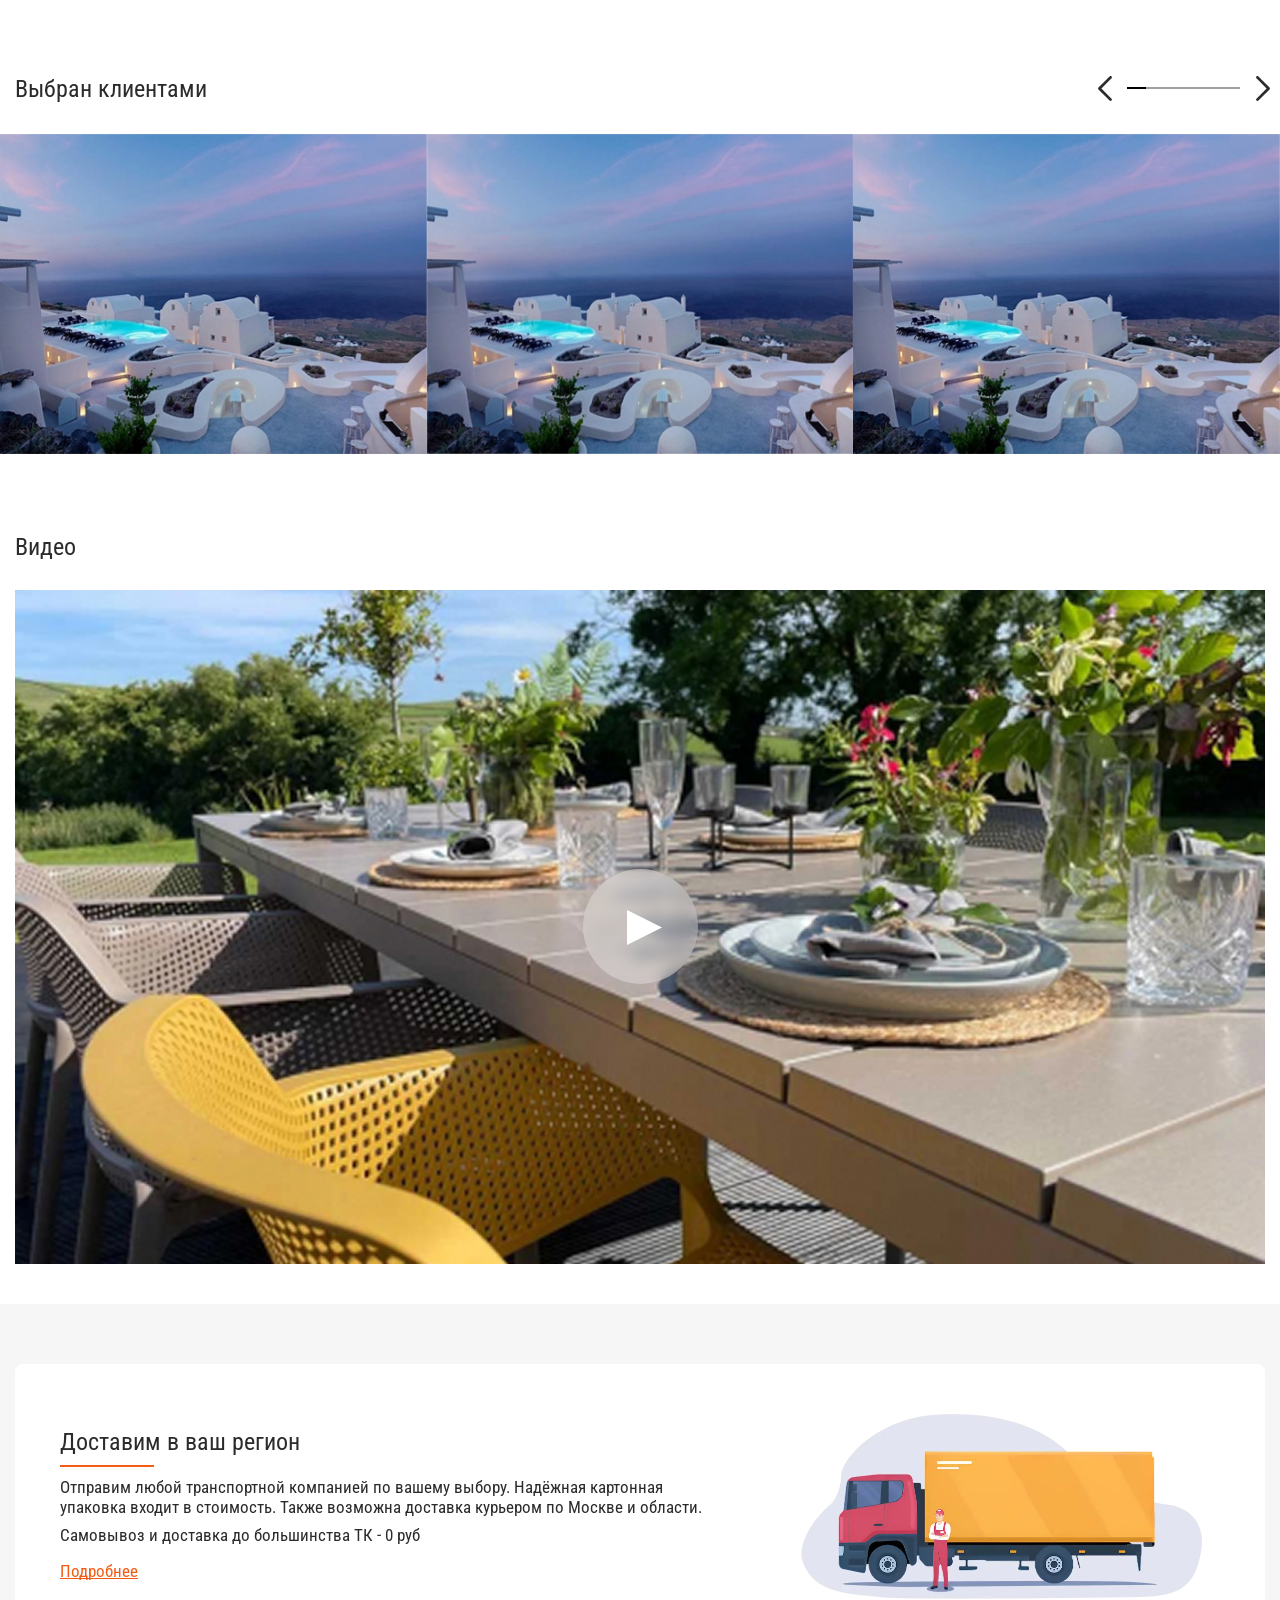
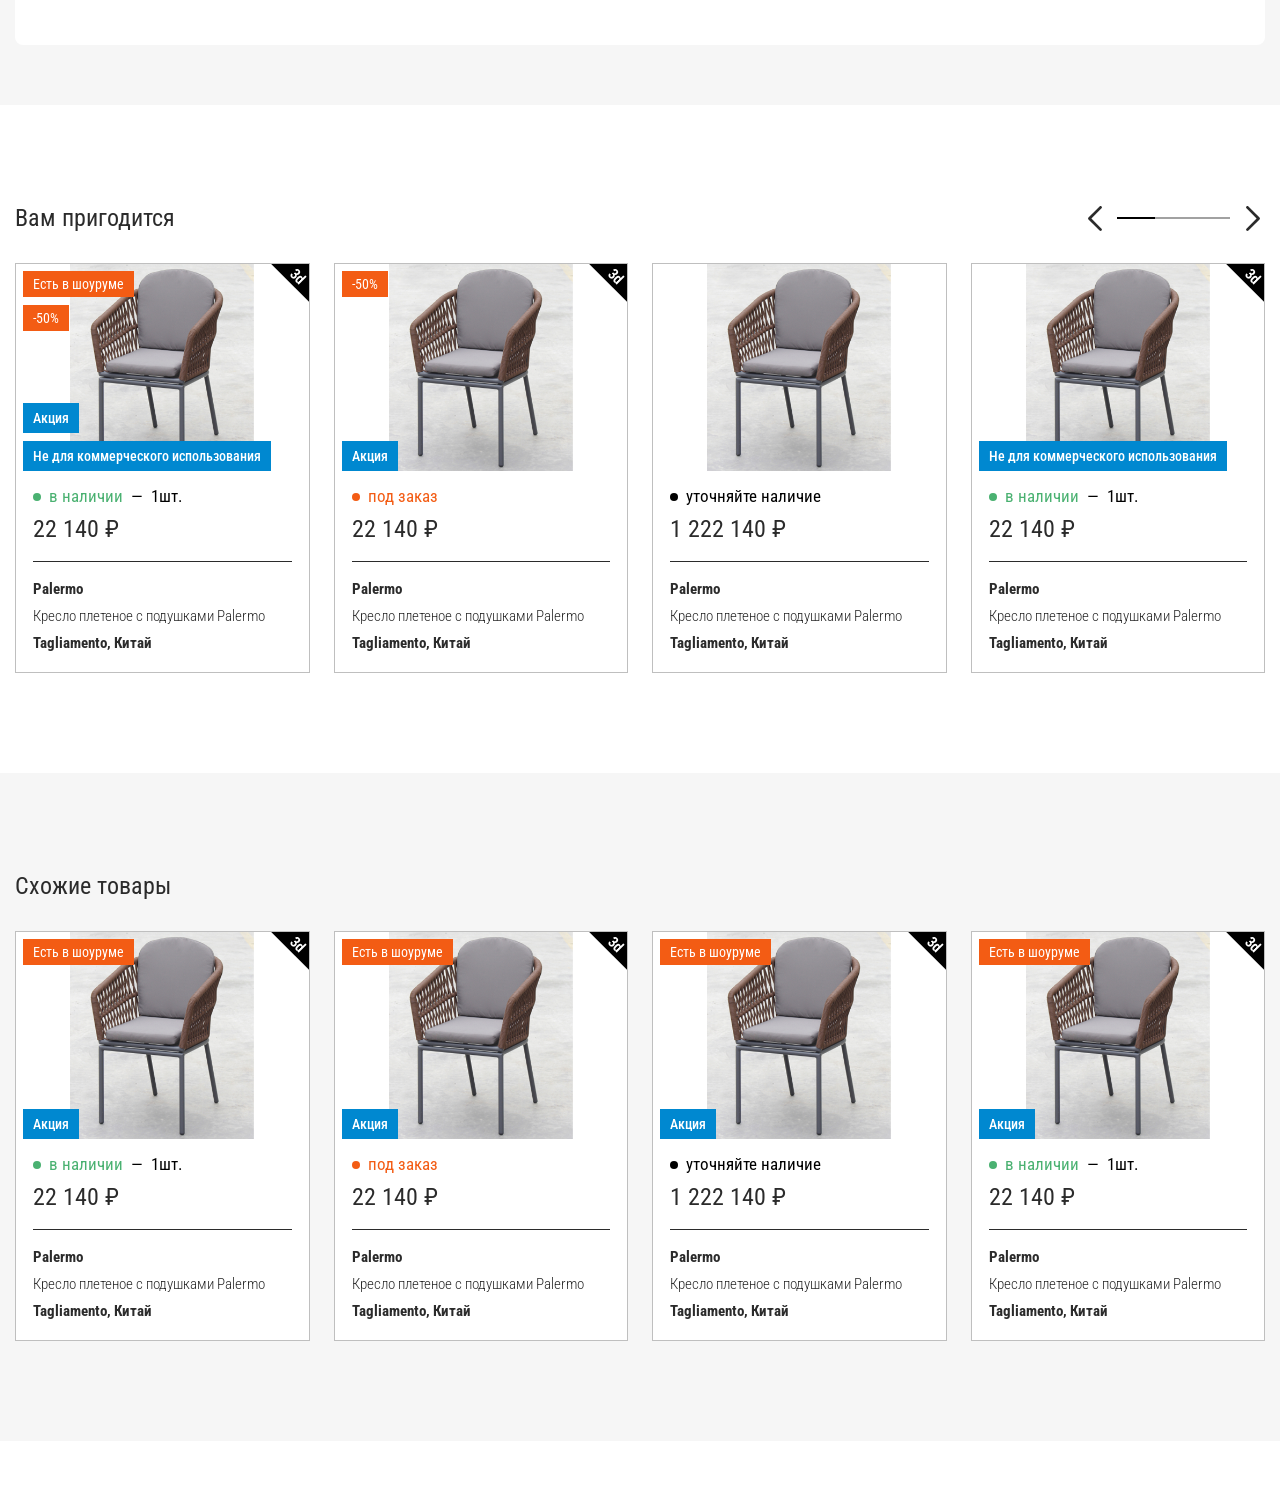
==== commit 943d6e34: "fixed" ====
--- a/pages/card/card.html
+++ b/pages/card/card.html
@@ -30,7 +30,7 @@
                     <span class="cardProduct-new__status">Есть в шоуруме</span>
                     <span class="cardProduct-new__status">-50%</span>
                 </div>
-                
+
                 <span class="catas"
                     data-title="Товар сертифицирован по стандартам качества итальянского НИИ CATAS"></span>
 
@@ -52,13 +52,13 @@
 
                         <div class="swiper-slide">
 
-                            <a href="https://i.reehouse.ru/12v1/17atj_square_500.png" class="picture-block"
+                            <a href="https://i.reehouse.ru/585t/1co80_large_xxx.jpeg" class="picture-block"
                                 data-fancybox="gallery">
                                 <picture>
                                     <!-- webp должно быть, нет картинки поэтому вставил jpeg -->
                                     <source type="image/webp"
-                                        srcset="https://i.reehouse.ru/12v1/17atj_square_500.png" />
-                                    <img src="https://i.reehouse.ru/12v1/17atj_square_500.png">
+                                        srcset="https://i.reehouse.ru/585t/1co80_large_xxx.jpeg" />
+                                    <img src="https://i.reehouse.ru/585t/1co80_large_xxx.jpeg">
                                 </picture>
                             </a>
 
@@ -66,8 +66,22 @@
 
                         <div class="swiper-slide">
 
-                            <a href="https://i.reehouse.ru/585t/1co80_large_xxx.jpeg" class="picture-block"
-                                data-fancybox="gallery">
+                            <a href="https://www.i888.ru/users_files/ckeditor/flash/video_2023-04-19_14-50-53.mp4"
+                                class="picture-block playVideoLink" data-fancybox="gallery">
+                                <picture>
+                                    <!-- webp должно быть, нет картинки поэтому вставил jpeg -->
+                                    <source type="image/webp"
+                                        srcset="https://i.reehouse.ru/585t/1co80_large_xxx.jpeg" />
+                                    <img src="https://i.reehouse.ru/585t/1co80_large_xxx.jpeg">
+                                </picture>
+                            </a>
+
+                        </div>
+
+                        <div class="swiper-slide">
+
+                            <a href="https://www.i888.ru/users_files/ckeditor/flash/video_2023-04-19_14-50-53.mp4"
+                                class="picture-block playVideoLink" data-fancybox="gallery">
                                 <picture>
                                     <!-- webp должно быть, нет картинки поэтому вставил jpeg -->
                                     <source type="image/webp"
@@ -140,7 +154,7 @@
                     </div>
 
                     <div class="swiper-slide">
-                        <div class="picture-block">
+                        <div class="picture-block playVideoLink">
                             <picture>
                                 <!-- webp должно быть, нет картинки поэтому вставил jpeg -->
                                 <source type="image/webp" srcset="https://i.reehouse.ru/585t/1co80_large_xxx.jpeg" />
@@ -161,6 +175,17 @@
                     </div>
 
                     <div class="swiper-slide">
+                        <!-- если видео, добавляем класс .playVideoLink-->
+                        <div class="picture-block playVideoLink">
+                            <picture>
+                                <!-- webp должно быть, нет картинки поэтому вставил jpeg -->
+                                <source type="image/webp" srcset="https://i.reehouse.ru/585t/1co80_large_xxx.jpeg" />
+                                <img src="https://i.reehouse.ru/585t/1co80_large_xxx.jpeg">
+                            </picture>
+                        </div>
+                    </div>
+
+                    <div class="swiper-slide">
                         <div class="picture-block">
                             <picture>
                                 <!-- webp должно быть, нет картинки поэтому вставил jpeg -->
@@ -172,7 +197,7 @@
                 </div>
             </div>
 
-            <a class="cardProduct-slider__desc">+ <span>1</span> видео</a>
+            <a class="cardProduct-slider__desc">+ <span>3</span> видео</a>
         </div>
 
 
@@ -610,8 +635,10 @@
                     эксклюзивный дистрибьютор
                 </p>
 
+                <span class="cardInfo-new__more" data-more="...Читать больше" data-less="Свернуть">...Читать
+                    больше</span>
+
             </div>
-            <span class="cardInfo-new__more" data-more="...Читать больше" data-less="Свернуть">...Читать больше</span>
 
         </div>
 
@@ -1134,6 +1161,12 @@
         <div class="simple-slider__inner">
             <div class="simple-slider__head">
                 <span class="caption caption--h2">Вам пригодится</span>
+
+                <div class="swiper-controls-simple">
+                    <span class="btnSwiperPrev"></span>
+                    <div class="swiper-pagination"></div>
+                    <span class="btnSwiperNext"></span>
+                </div>
             </div>
 
             <div class="simple-slider__slider swiper">
@@ -1505,19 +1538,21 @@
                     </div>
                 </div>
 
+
+            </div>
+        </div>
+    </section>
+
+    <section class="simple-slider">
+        <div class="simple-slider__inner">
+            <div class="simple-slider__head">
+                <span class="caption caption--h2">Схожие товары</span>
+
                 <div class="swiper-controls-simple">
                     <span class="btnSwiperPrev"></span>
                     <div class="swiper-pagination"></div>
                     <span class="btnSwiperNext"></span>
                 </div>
-            </div>
-        </div>
-    </section>
-
-    <section class="simple-slider">
-        <div class="simple-slider__inner">
-            <div class="simple-slider__head">
-                <span class="caption caption--h2">Схожие товары</span>
             </div>
 
             <div class="simple-slider__slider swiper">
@@ -1771,11 +1806,7 @@
                     </div>
                 </div>
 
-                <div class="swiper-controls-simple">
-                    <span class="btnSwiperPrev"></span>
-                    <div class="swiper-pagination"></div>
-                    <span class="btnSwiperNext"></span>
-                </div>
+
             </div>
         </div>
     </section>
--- a/css/style.css
+++ b/css/style.css
@@ -500,6 +500,12 @@
   display: flex;
   transition: all 0.3s;
 }
+@media (max-width: 767px) {
+  .swiper-controls-simple .btnSwiperPrev {
+    width: 15px;
+    height: 15px;
+  }
+}
 @media (hover: hover) {
   .swiper-controls-simple .btnSwiperPrev:hover {
     transform: scale(0.9);
@@ -510,6 +516,11 @@
   height: 2px;
   background-color: rgba(183, 183, 183, 0.8);
   position: relative;
+}
+@media (max-width: 767px) {
+  .swiper-controls-simple .swiper-pagination {
+    width: 70px;
+  }
 }
 .swiper-controls-simple .btnSwiperNext {
   cursor: pointer;
@@ -521,6 +532,12 @@
   height: 25px;
   display: flex;
   transition: all 0.3s;
+}
+@media (max-width: 767px) {
+  .swiper-controls-simple .btnSwiperNext {
+    width: 15px;
+    height: 15px;
+  }
 }
 @media (hover: hover) {
   .swiper-controls-simple .btnSwiperNext:hover {
@@ -1812,12 +1829,18 @@
   text-decoration-skip-ink: none;
   position: absolute;
   right: 0;
-  bottom: 33px;
+  bottom: 4px;
+  z-index: 3;
   background-color: rgb(255, 255, 255);
 }
-@media (max-width: 1023px) {
+@media (max-width: 1279px) {
   .cardInfo-new__more {
-    bottom: -2px;
+    bottom: 6px;
+  }
+}
+@media (max-width: 1023px) {
+  .cardInfo-new__more {
+    bottom: -1px;
   }
 }
 .cardInfo-new__more.active {
@@ -2129,8 +2152,13 @@
 }
 
 .simple-slider {
-  padding-bottom: 0;
+  padding: 60px 0;
   overflow: hidden;
+}
+@media (max-width: 767px) {
+  .simple-slider {
+    padding: 0;
+  }
 }
 .simple-slider + .simple-slider {
   background-color: #f6f6f6;
@@ -2153,18 +2181,32 @@
     max-width: 985px;
   }
 }
+.simple-slider .swiper-controls-simple {
+  position: relative;
+  margin-left: auto;
+  justify-content: center;
+  z-index: 1;
+}
 
 .simple-slider__head {
   margin-bottom: 32px;
+  display: flex;
+  align-items: center;
+  justify-content: space-between;
 }
 @media (max-width: 767px) {
   .simple-slider__head {
     margin-bottom: 16px;
   }
 }
+.simple-slider__head .swiper-pagination-lock,
+.simple-slider__head .swiper-button-lock {
+  display: none;
+}
 
 .simple-slider__slider {
   z-index: 5;
+  overflow: visible;
 }
 @media (max-width: 1279px) {
   .simple-slider__slider {
@@ -2174,26 +2216,8 @@
   }
 }
 .simple-slider__slider .swiper-wrapper {
-  padding-bottom: 60px;
   z-index: 2;
 }
-@media (max-width: 1279px) {
-  .simple-slider__slider .swiper-wrapper {
-    padding-bottom: 30px;
-  }
-}
-.simple-slider__slider .swiper-controls-simple {
-  position: relative;
-  margin: 0 auto;
-  justify-content: center;
-  z-index: 1;
-  min-height: 25px;
-}
-.simple-slider__slider .swiper-pagination-lock,
-.simple-slider__slider .swiper-button-lock {
-  display: none;
-}
-
 .product-new {
   border: solid 1px #bfbfbf;
   background-color: rgb(255, 255, 255);
@@ -2375,8 +2399,6 @@
 .delivery-new {
   background-color: #f6f6f6;
   padding: 60px 10px;
-  margin-top: 20px;
-  margin-bottom: 20px;
 }
 @media (max-width: 1279px) {
   .delivery-new {
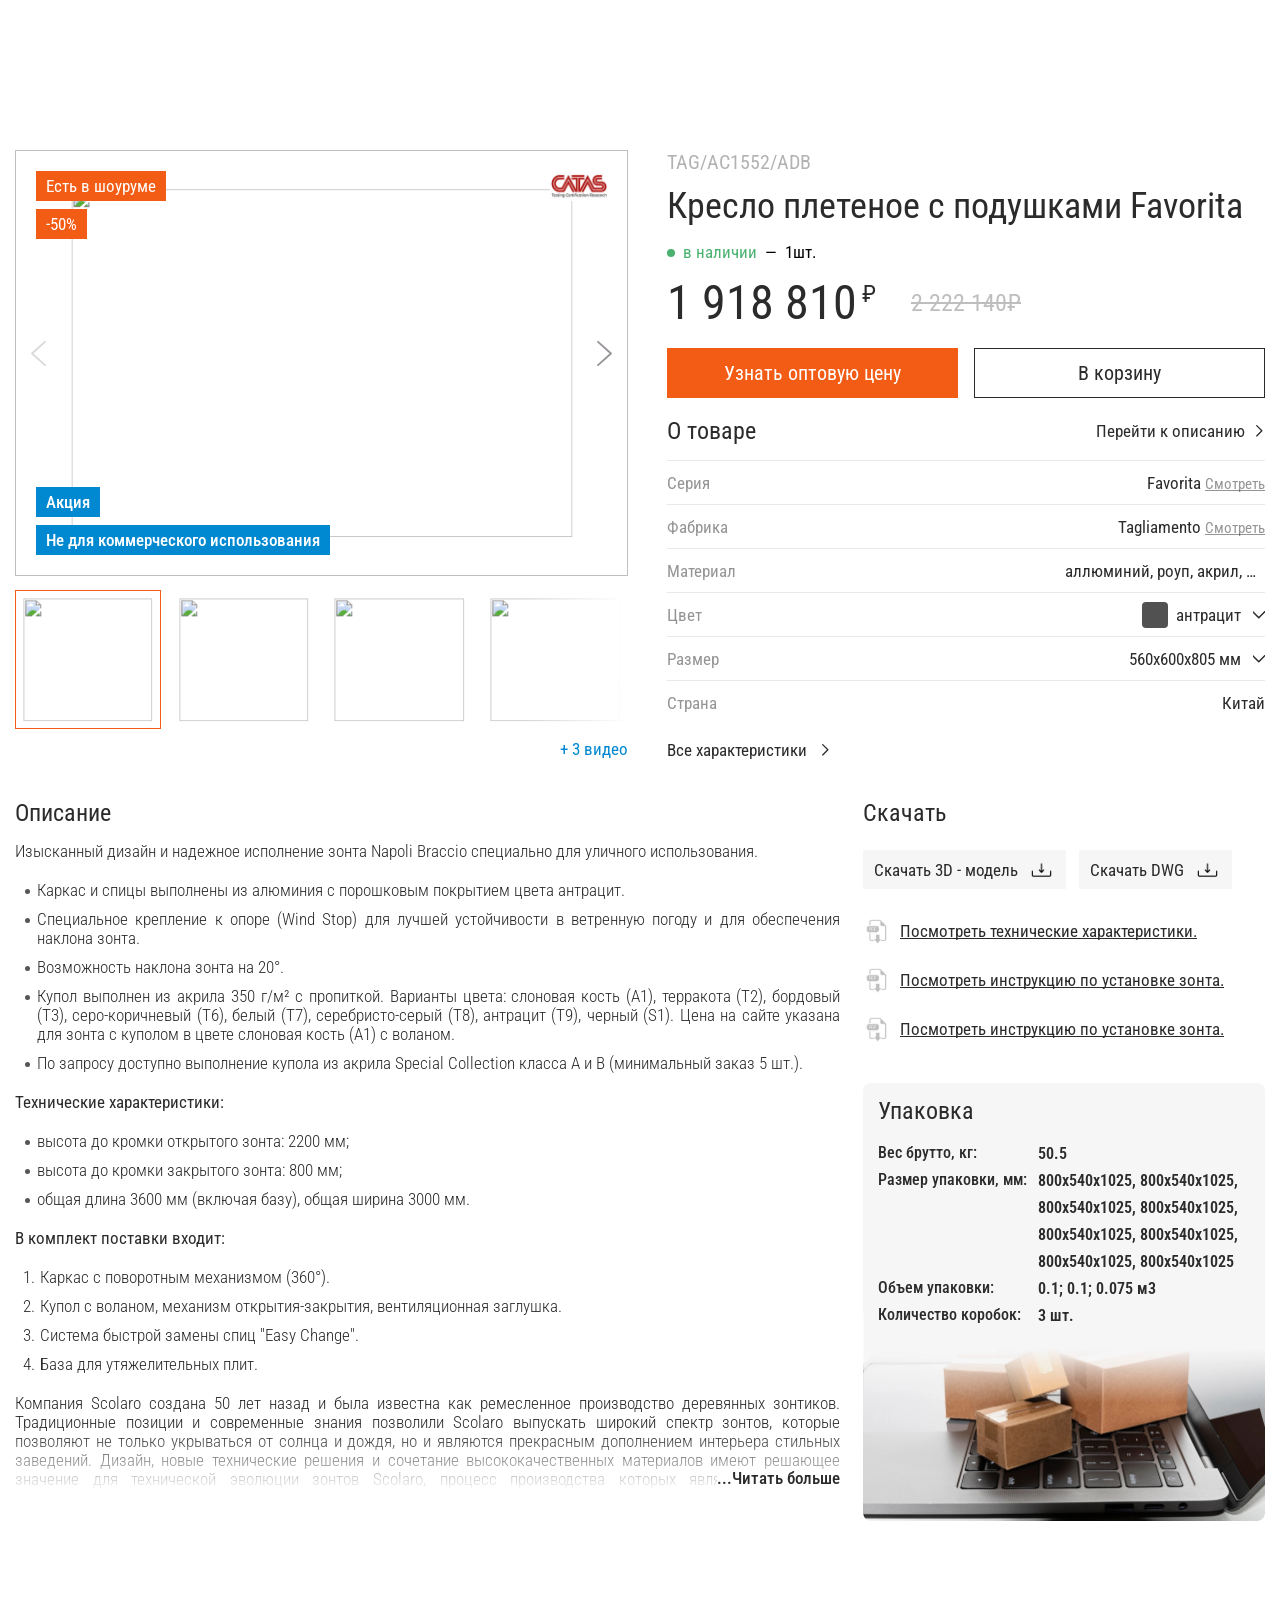
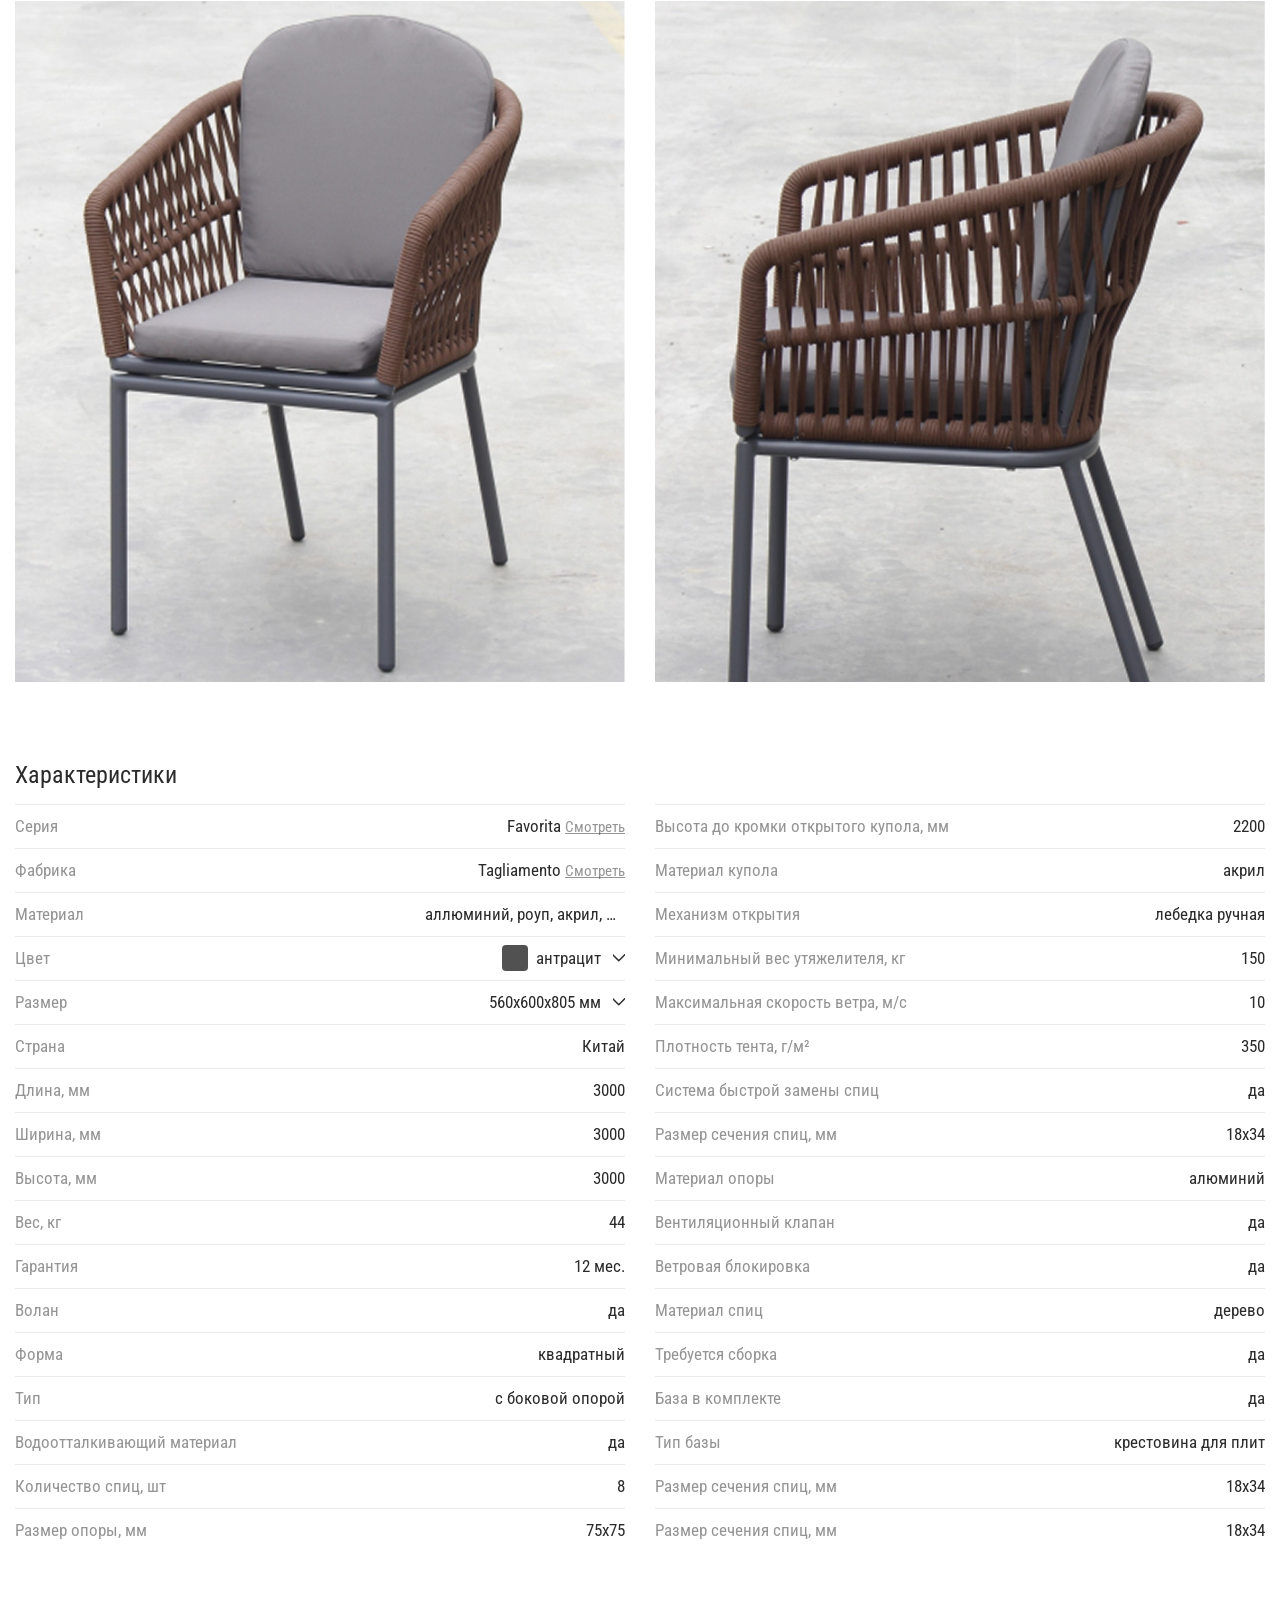
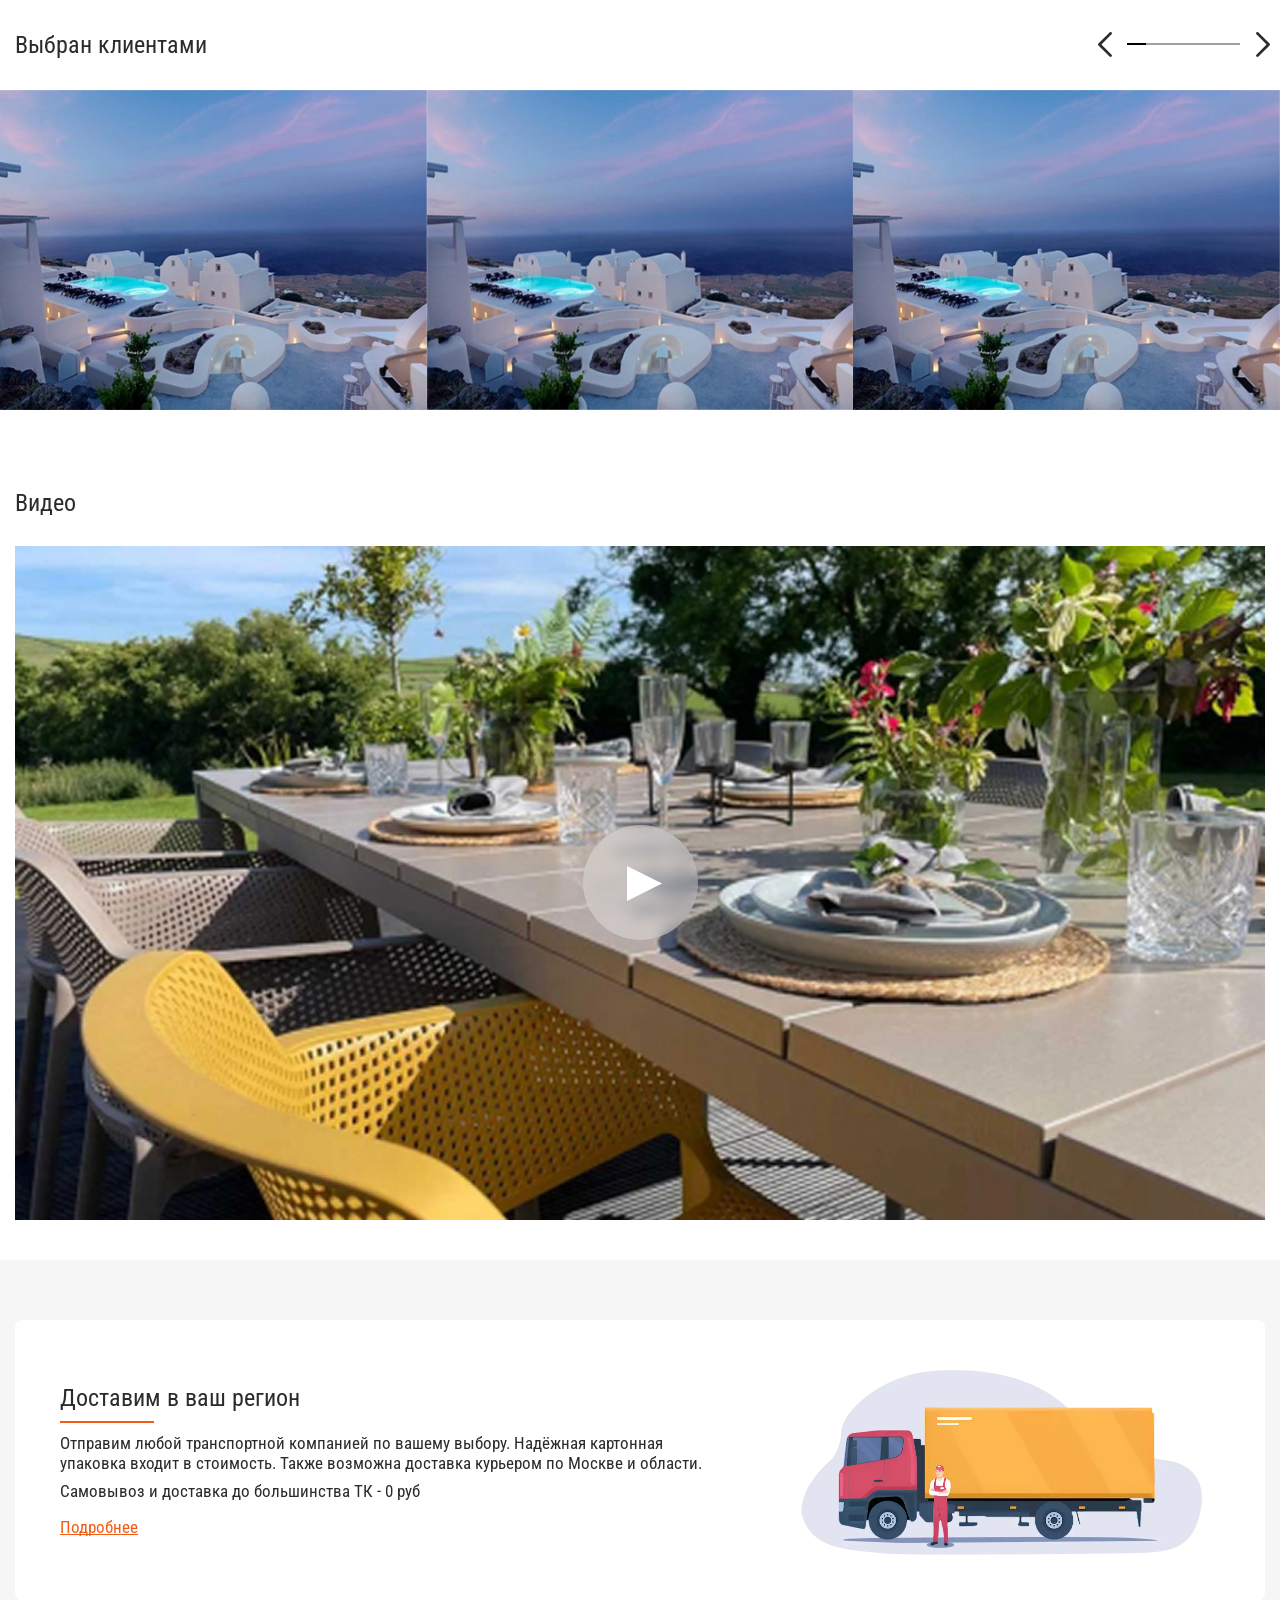
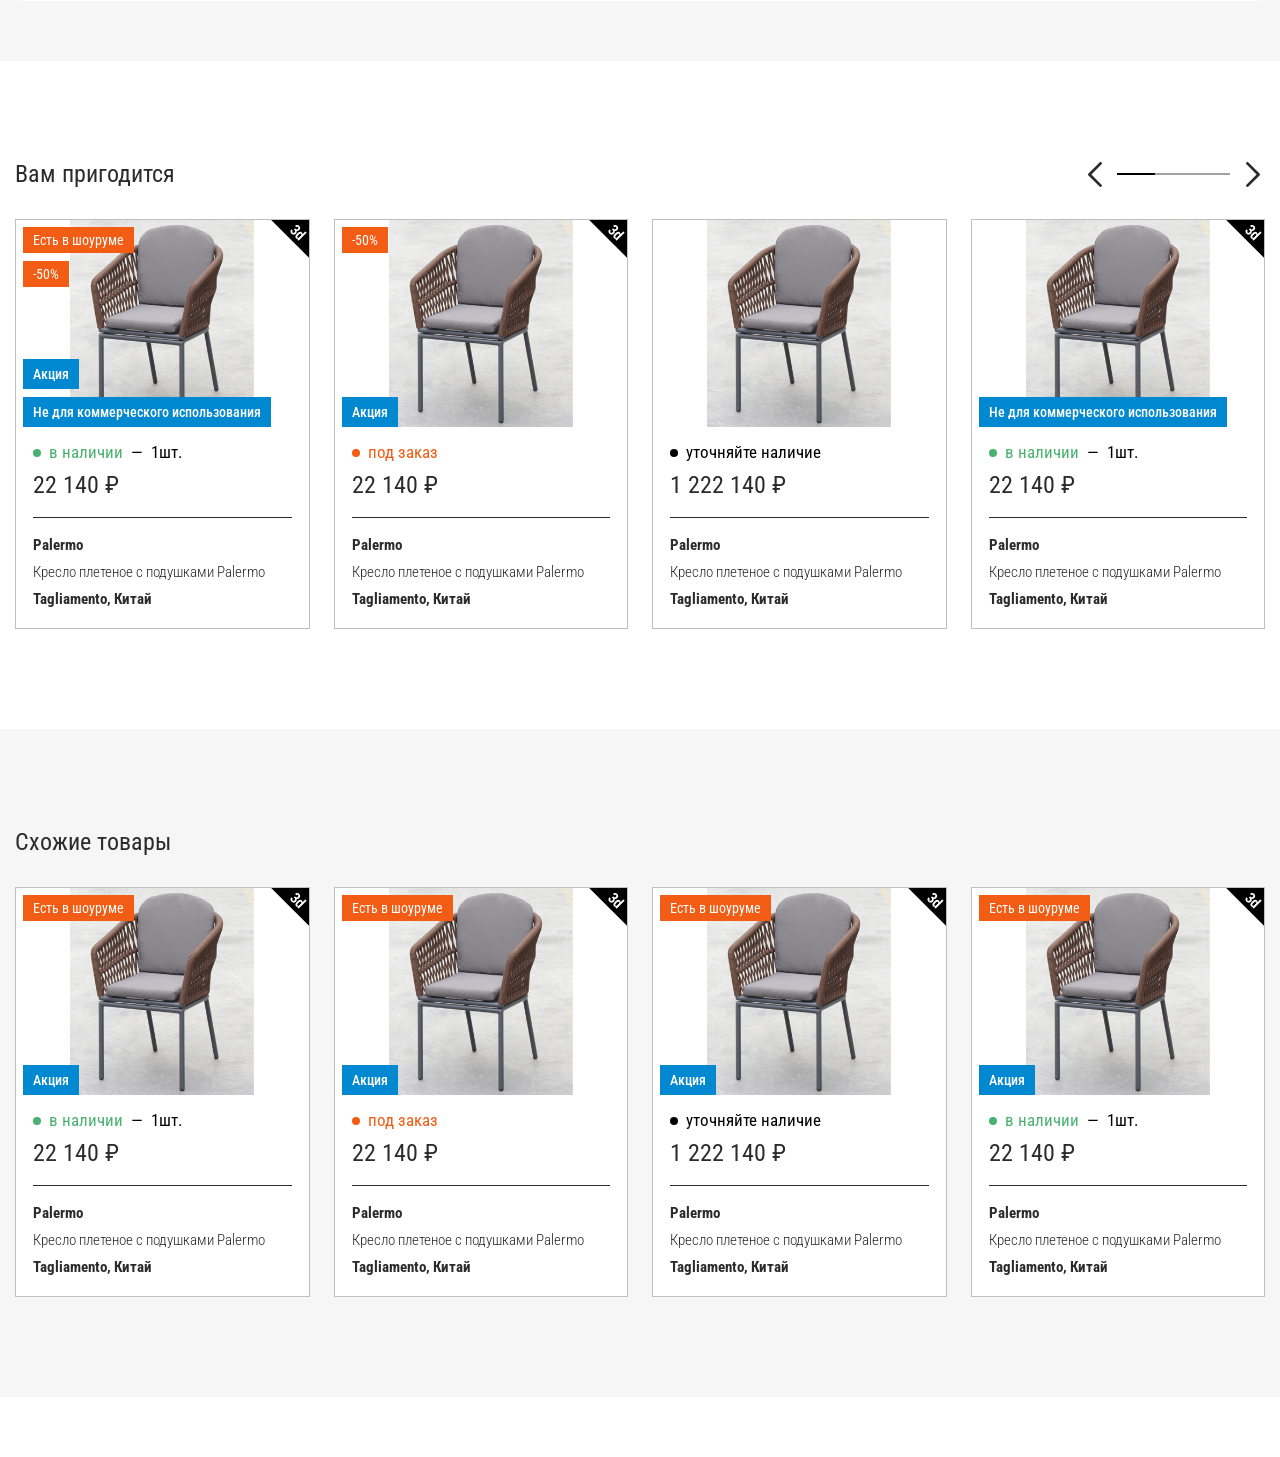
==== commit e56b484a: "fix" ====
--- a/pages/card/card.html
+++ b/pages/card/card.html
@@ -319,14 +319,15 @@
                                 </div>
                             </div>
 
-                            <div class="cardProduct-about-body__li">
+                            <!-- убрал, просили показать как будет если нельзя выбирать ничего -->
+                            <!-- <div class="cardProduct-about-body__li">
                                 <div class="cardProduct-about-body__title">Размер без выбора (пример) </div>
                                 <div class="cardProduct-about-body__data">
                                     <span class="cardProduct-color cardProduct-color--notChange">
                                         560х600х805 мм
                                     </span>
                                 </div>
-                            </div>
+                            </div> -->
 
                             <div class="cardProduct-about-body__li">
                                 <div class="cardProduct-about-body__title">Страна</div>
--- a/css/style.css
+++ b/css/style.css
@@ -1964,7 +1964,7 @@
   gap: 24px;
   opacity: 0;
   transition: opacity 0.3s;
-  background-color: rgba(0, 0, 0, 0.6);
+  background-color: rgba(0, 0, 0, 0.4);
   padding: 15px;
 }
 @media (max-width: 1279px) {
